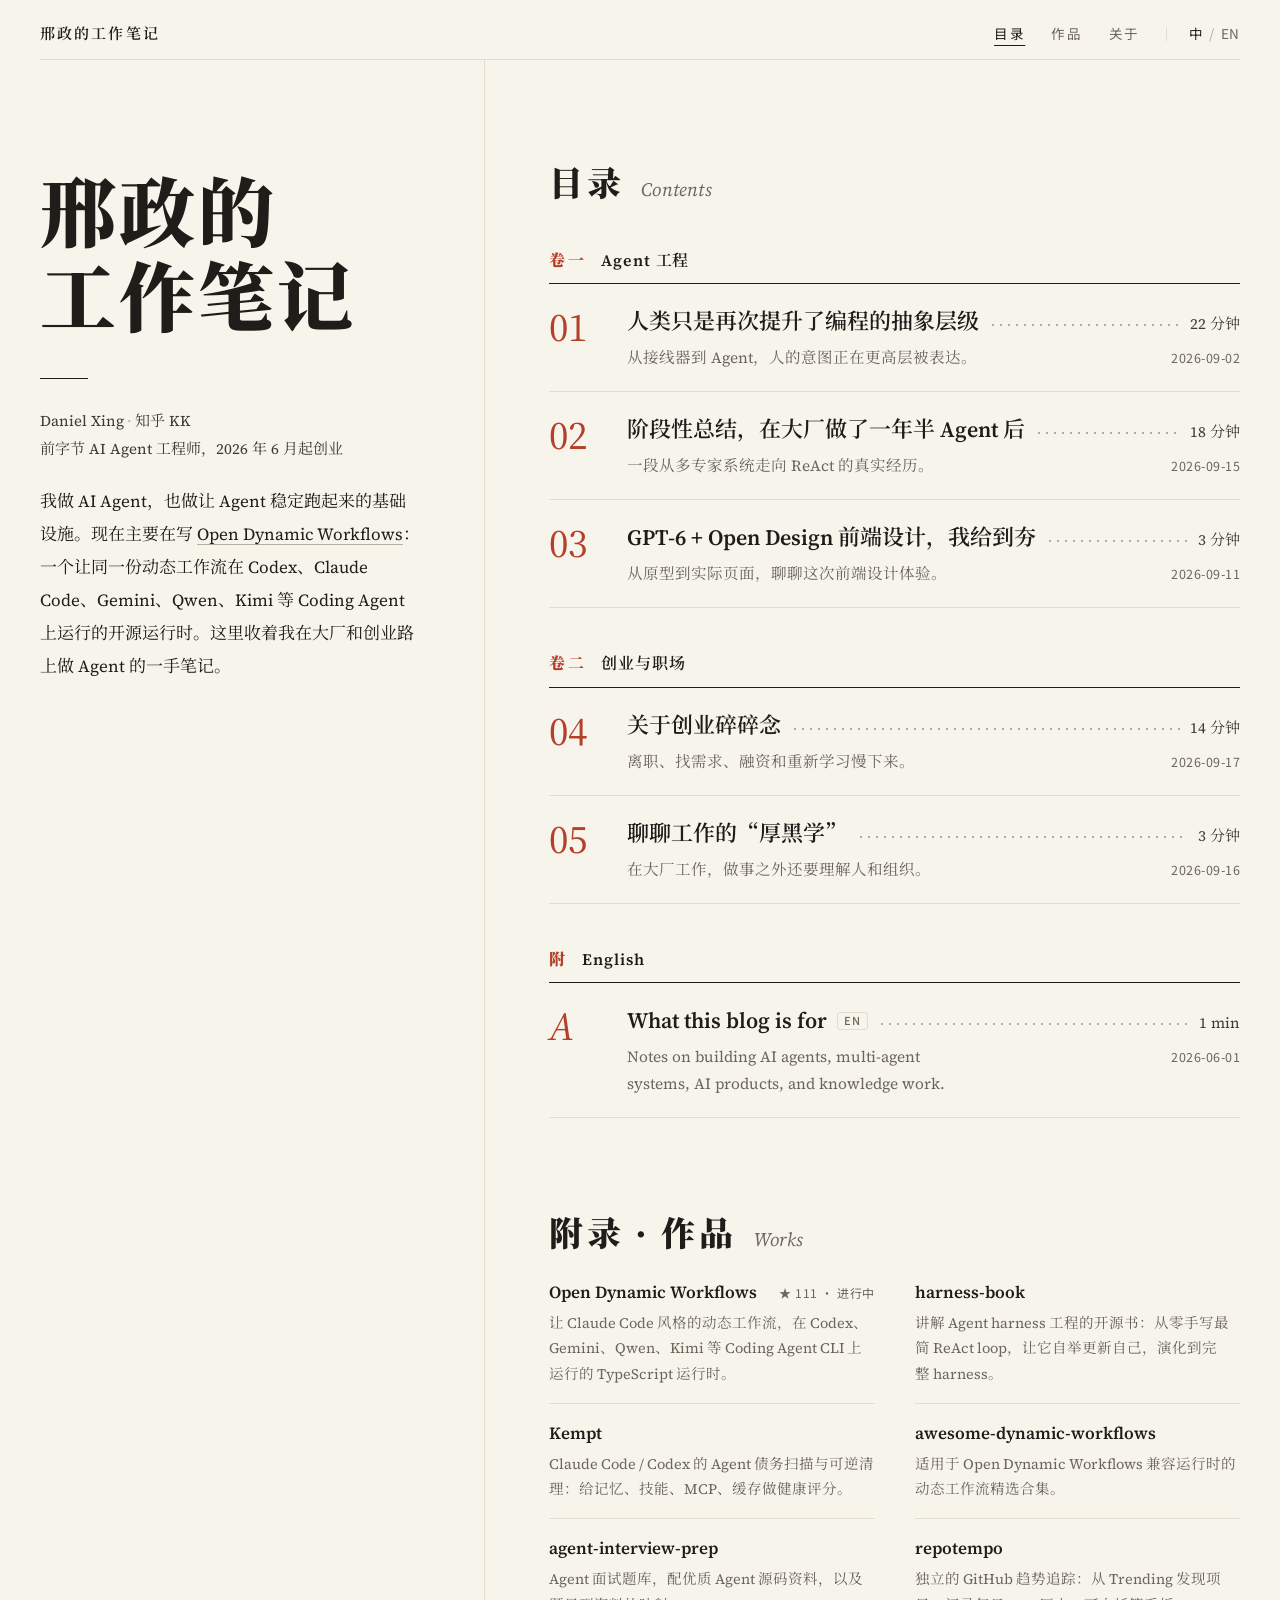
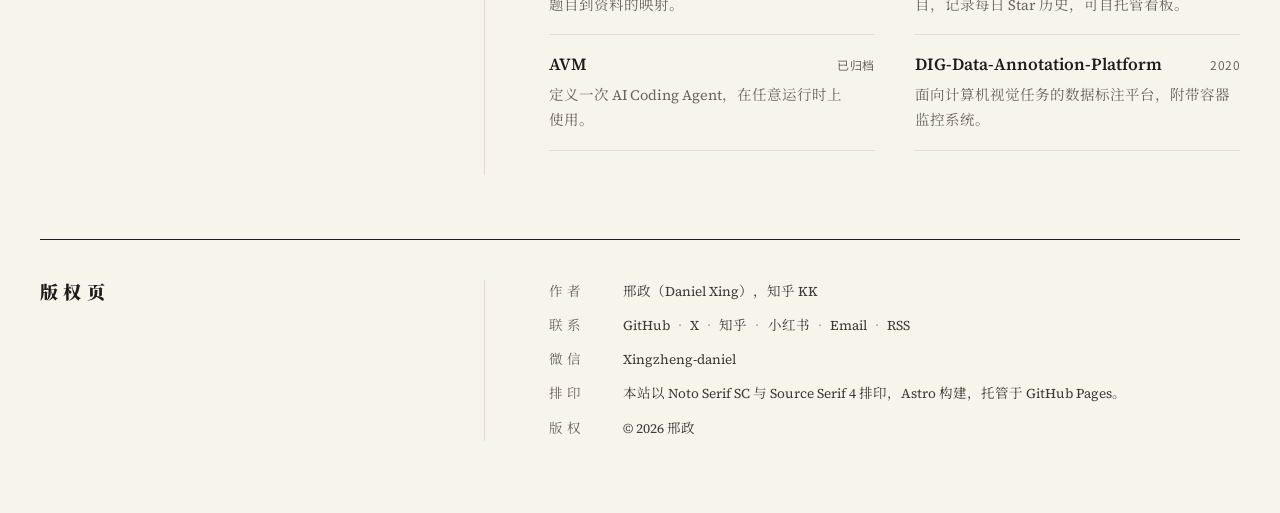
==== b-book/index.html @ 7ac71692 "Publish blog redesign mockups: three directions Static previews of three redesign directions for xz1" ====
<!doctype html>
<html lang="zh-CN">
<head>
<meta charset="utf-8">
<meta name="robots" content="noindex, nofollow">
<meta name="viewport" content="width=device-width, initial-scale=1">
<title>邢政的工作笔记 · Daniel Xing</title>
<link rel="stylesheet" href="../fonts/gf-1043b730e6.css">
<link rel="stylesheet" href="book.css">
</head>
<body class="home">

<header class="runhead">
	<div class="runhead-inner">
		<a class="mark" href="index.html">邢政的工作笔记</a>
		<nav aria-label="主导航">
			<a href="#contents" aria-current="page">目录</a>
			<a href="#works">作品</a>
			<a href="#colophon">关于</a>
			<span class="lang"><a href="index.html" aria-current="true">中</a><span class="slash">/</span><a href="#" lang="en">EN</a></span>
		</nav>
	</div>
</header>

<main class="spread">
	<!-- 扉页 -->
	<section class="titlepage" aria-labelledby="book-title">
		<h1 class="book-title" id="book-title">邢政的<wbr>工作笔记</h1>
		<hr class="title-rule">
		<p class="byline"><span class="nowrap"><span lang="en" class="latin">Daniel Xing</span><span class="sep">·</span>知乎 KK</span><br>前字节 AI Agent 工程师，<span class="nowrap">2026 年 6 月</span>起创业</p>
		<p class="intro">我做 AI Agent，也做让 Agent 稳定跑起来的基础设施。现在主要在写 <a href="https://github.com/xz1220/open-dynamic-workflows">Open Dynamic Workflows</a>：一个让同一份动态工作流在 Codex、Claude Code、Gemini、Qwen、Kimi 等 Coding Agent 上运行的开源运行时。这里收着我在大厂和创业路上做 Agent 的一手笔记。</p>
	</section>

	<div class="gutter" aria-hidden="true"></div>

	<div class="pages">
		<!-- 目录 -->
		<section class="contents" id="contents" aria-labelledby="contents-title">
			<h2 class="contents-title" id="contents-title">目录 <span class="en" lang="en">Contents</span></h2>

			<div class="part">
				<h3 class="part-title"><span class="part-no">卷一</span>Agent 工程</h3>
				<ol class="entries">
					<li class="entry">
						<a href="article.html">
							<span class="no">01</span>
							<span class="body">
								<span class="line"><span class="t">人类只是再次提升了<wbr>编程的抽象层级</span><span class="leader" aria-hidden="true"></span><span class="time">22 分钟</span></span>
								<span class="sub"><span class="deck">从接线器到 Agent，人的意图正在更高层被表达。</span><time datetime="2026-09-02" data-time="22 分钟">2026-09-02</time></span>
							</span>
						</a>
					</li>
					<li class="entry">
						<a href="#">
							<span class="no">02</span>
							<span class="body">
								<span class="line"><span class="t">阶段性总结，在大厂<wbr>做了一年半 Agent&nbsp;后</span><span class="leader" aria-hidden="true"></span><span class="time">18 分钟</span></span>
								<span class="sub"><span class="deck">一段从多专家系统走向 ReAct 的真实经历。</span><time datetime="2026-09-15" data-time="18 分钟">2026-09-15</time></span>
							</span>
						</a>
					</li>
					<li class="entry">
						<a href="#">
							<span class="no">03</span>
							<span class="body">
								<span class="line"><span class="t">GPT-6&nbsp;+&nbsp;Open&nbsp;Design 前端设计，我给到夯</span><span class="leader" aria-hidden="true"></span><span class="time">3 分钟</span></span>
								<span class="sub"><span class="deck">从原型到实际页面，聊聊这次前端设计体验。</span><time datetime="2026-09-11" data-time="3 分钟">2026-09-11</time></span>
							</span>
						</a>
					</li>
				</ol>
			</div>

			<div class="part">
				<h3 class="part-title"><span class="part-no">卷二</span>创业与职场</h3>
				<ol class="entries">
					<li class="entry">
						<a href="#">
							<span class="no">04</span>
							<span class="body">
								<span class="line"><span class="t">关于创业碎碎念</span><span class="leader" aria-hidden="true"></span><span class="time">14 分钟</span></span>
								<span class="sub"><span class="deck">离职、找需求、融资和重新学习慢下来。</span><time datetime="2026-09-17" data-time="14 分钟">2026-09-17</time></span>
							</span>
						</a>
					</li>
					<li class="entry">
						<a href="#">
							<span class="no">05</span>
							<span class="body">
								<span class="line"><span class="t">聊聊工作的“厚黑学”</span><span class="leader" aria-hidden="true"></span><span class="time">3 分钟</span></span>
								<span class="sub"><span class="deck">在大厂工作，做事之外还要理解人和组织。</span><time datetime="2026-09-16" data-time="3 分钟">2026-09-16</time></span>
							</span>
						</a>
					</li>
				</ol>
			</div>

			<div class="part">
				<h3 class="part-title"><span class="part-no">附</span><span lang="en" class="latin">English</span></h3>
				<ol class="entries">
					<li class="entry" lang="en">
						<a href="#">
							<span class="no letter">A</span>
							<span class="body">
								<span class="line"><span class="t">What this blog is for<span class="tag-en">EN</span></span><span class="leader" aria-hidden="true"></span><span class="time">1 min</span></span>
								<span class="sub"><span class="deck">Notes on building AI agents, multi-agent systems, AI products, and knowledge work.</span><time datetime="2026-06-01" data-time="1 min">2026-06-01</time></span>
							</span>
						</a>
					</li>
				</ol>
			</div>
		</section>

		<!-- 附录 · 作品 -->
		<section class="works" id="works" aria-labelledby="works-title">
			<h2 class="contents-title" id="works-title">附录 · 作品 <span class="en" lang="en">Works</span></h2>
			<ul class="works-list">
				<li class="work">
					<div class="work-head"><a class="work-name" href="https://github.com/xz1220/open-dynamic-workflows" lang="en">Open Dynamic Workflows</a><span class="work-meta">★ 111 · 进行中</span></div>
					<p>让 Claude Code 风格的动态工作流，在 Codex、Gemini、Qwen、Kimi 等 Coding Agent CLI 上运行的 TypeScript 运行时。</p>
				</li>
				<li class="work">
					<div class="work-head"><a class="work-name" href="https://github.com/xz1220/harness-book" lang="en">harness-book</a></div>
					<p>讲解 Agent harness 工程的开源书：从零手写最简 ReAct loop，让它自举更新自己，演化到完整 harness。</p>
				</li>
				<li class="work">
					<div class="work-head"><a class="work-name" href="https://github.com/xz1220/Kempt" lang="en">Kempt</a></div>
					<p>Claude Code / Codex 的 Agent 债务扫描与可逆清理：给记忆、技能、MCP、缓存做健康评分。</p>
				</li>
				<li class="work">
					<div class="work-head"><a class="work-name" href="https://github.com/xz1220/awesome-dynamic-workflows" lang="en">awesome-dynamic-workflows</a></div>
					<p>适用于 Open Dynamic Workflows 兼容运行时的动态工作流精选合集。</p>
				</li>
				<li class="work">
					<div class="work-head"><a class="work-name" href="https://github.com/xz1220/agent-interview-prep" lang="en">agent-interview-prep</a></div>
					<p>Agent 面试题库，配优质 Agent 源码资料，以及题目到资料的映射。</p>
				</li>
				<li class="work">
					<div class="work-head"><a class="work-name" href="https://github.com/xz1220/repotempo" lang="en">repotempo</a></div>
					<p>独立的 GitHub 趋势追踪：从 Trending 发现项目，记录每日 Star 历史，可自托管看板。</p>
				</li>
				<li class="work">
					<div class="work-head"><a class="work-name" href="https://github.com/xz1220/AVM" lang="en">AVM</a><span class="work-meta">已归档</span></div>
					<p>定义一次 AI Coding Agent，在任意运行时上使用。</p>
				</li>
				<li class="work">
					<div class="work-head"><a class="work-name" href="https://github.com/xz1220/DIG-Data-Annotation-Platform" lang="en">DIG-Data-Annotation-Platform</a><span class="work-meta">2020</span></div>
					<p>面向计算机视觉任务的数据标注平台，附带容器监控系统。</p>
				</li>
			</ul>
		</section>
	</div>
</main>

<!-- 版权页 -->
<footer class="colophon" id="colophon">
	<div class="colophon-inner">
		<h2>版权页</h2>
		<div class="gutter" aria-hidden="true"></div>
		<dl>
			<dt>作者</dt>
			<dd>邢政（<span lang="en">Daniel Xing</span>），知乎 KK</dd>
			<dt>联系</dt>
			<dd class="links"><a href="https://github.com/xz1220">GitHub</a><a href="https://x.com/DanielsCabin">X</a><a href="https://www.zhihu.com/people/xz1220">知乎</a><a href="https://www.xiaohongshu.com/user/profile/655488ff00000000080023a0">小红书</a><a href="mailto:danielxing1@163.com">Email</a><a href="#">RSS</a></dd>
			<dt>微信</dt>
			<dd>Xingzheng-daniel</dd>
			<dt>排印</dt>
			<dd>本站以 Noto Serif SC 与 Source Serif 4 排印，Astro 构建，托管于 GitHub Pages。</dd>
			<dt>版权</dt>
			<dd class="tnum">© 2026 邢政</dd>
		</dl>
	</div>
</footer>

</body>
</html>
---- fonts/gf-1043b730e6.css ----
@font-face {
  font-family: 'Noto Sans SC';
  font-style: normal;
  font-weight: 400;
  font-display: swap;
  src: url(files/notosanssc-v41-k3kXo84MPvpLmixcA63oeALhLOCT-xWNm8Hqd37g1OkDRZe7lR4sg1IzSy-MNbE9VH8V.68.woff2) format('woff2');
  unicode-range: U+622c, U+622e-6230, U+6232, U+6238, U+623b, U+623d-623e, U+6243, U+6246, U+6248-6249, U+624c, U+6255, U+6259, U+625e, U+6260-6261, U+6265-6266, U+626a, U+6271, U+627a, U+627c-627d, U+6283, U+6286, U+6289, U+628e, U+6294, U+629c, U+629e-629f, U+62a1, U+62a8, U+62ba-62bb, U+62bf, U+62c2, U+62c4, U+62c8, U+62ca-62cb, U+62cf, U+62d1, U+62d7, U+62d9-62da, U+62dd, U+62e0-62e1, U+62e3-62e4, U+62e7, U+62eb, U+62ee, U+62f0, U+62f4-62f6, U+6308, U+630a-630e, U+6310, U+6312-6313, U+6317, U+6319, U+631b, U+631d-631f, U+6322, U+6326, U+6329, U+6331-6332, U+6334-6337, U+6339, U+633b-633c, U+633e-6340, U+6343, U+6347, U+634b-634e, U+6354, U+635c-635d, U+6368-6369, U+636d, U+636f-6372, U+6376, U+637a-637b, U+637d, U+6382-6383, U+6387, U+638a-638b, U+638d-638e, U+6391, U+6393-6397, U+6399, U+639b, U+639e-639f, U+63a1, U+63a3-63a4, U+63ac-63ae, U+63b1-63b5;
}

@font-face {
  font-family: 'Noto Sans SC';
  font-style: normal;
  font-weight: 400;
  font-display: swap;
  src: url(files/notosanssc-v41-k3kXo84MPvpLmixcA63oeALhLOCT-xWNm8Hqd37g1OkDRZe7lR4sg1IzSy-MNbE9VH8V.76.woff2) format('woff2');
  unicode-range: U+5820, U+5822-5823, U+5825-5826, U+582c, U+582f, U+5831, U+583a, U+583d, U+583f-5842, U+5844-5846, U+5848, U+584a, U+584d, U+5852, U+5857, U+5859-585a, U+585c-585d, U+5862, U+5868-5869, U+586c-586d, U+586f-5873, U+5875, U+5879, U+587d-587e, U+5880-5881, U+5888-588a, U+588d, U+5892, U+5896-5898, U+589a, U+589c-589d, U+58a0-58a1, U+58a3, U+58a6, U+58a9, U+58ab-58ae, U+58b0, U+58b3, U+58bb-58bf, U+58c2-58c3, U+58c5-58c8, U+58ca, U+58cc, U+58ce, U+58d1-58d3, U+58d5, U+58d8-58d9, U+58de-58df, U+58e2, U+58e9, U+58ec, U+58ef, U+58f1-58f2, U+58f5, U+58f7-58f8, U+58fa, U+58fd, U+5900, U+5902, U+5906, U+5908-590c, U+590e, U+5910, U+5914, U+5919, U+591b, U+591d-591e, U+5920, U+5922-5925, U+5928, U+592c-592d, U+592f, U+5932, U+5936, U+593c, U+593e, U+5940-5942, U+5944, U+594c-594d, U+5950, U+5953, U+5958, U+595a, U+5961, U+5966-5968;
}

@font-face {
  font-family: 'Noto Sans SC';
  font-style: normal;
  font-weight: 400;
  font-display: swap;
  src: url(files/notosanssc-v41-k3kXo84MPvpLmixcA63oeALhLOCT-xWNm8Hqd37g1OkDRZe7lR4sg1IzSy-MNbE9VH8V.87.woff2) format('woff2');
  unicode-range: U+2651-2655, U+2658, U+265a-265b, U+265d-265e, U+2660-266d, U+266f, U+267b, U+2688, U+2693-2696, U+2698-2699, U+269c, U+26a0-26a1, U+26a4, U+26aa-26ab, U+26bd-26be, U+26c4-26c5, U+26d4, U+26e9, U+26f0-26f1, U+26f3, U+26f5, U+26fd, U+2702, U+2704-2706, U+2708-270f, U+2712-2718, U+271a-271b, U+271d, U+271f, U+2721, U+2724-2730, U+2732-2734, U+273a, U+273d-2744, U+2747-2749, U+274c, U+274e-274f, U+2753-2757, U+275b, U+275d-275e, U+2763, U+2765-2767, U+276e-276f, U+2776-277e, U+2780-2782, U+278a-278c, U+278e, U+2794-2796, U+279c;
}
@font-face {
  font-family: 'Noto Sans SC';
  font-style: normal;
  font-weight: 400;
  font-display: swap;
  src: url(files/notosanssc-v41-k3kXo84MPvpLmixcA63oeALhLOCT-xWNm8Hqd37g1OkDRZe7lR4sg1IzSy-MNbE9VH8V.88.woff2) format('woff2');
  unicode-range: U+2550-2551, U+2554, U+2557, U+255a-255b, U+255d, U+255f-2560, U+2562-2563, U+2565-2567, U+2569-256a, U+256c-2572, U+2579, U+2580-2595, U+25a1, U+25a3, U+25a9-25ad, U+25b0, U+25b3-25bb, U+25bd-25c2, U+25c4, U+25c8-25cb, U+25cd, U+25d0-25d1, U+25d4-25d5, U+25d8, U+25dc-25e6, U+25ea-25eb, U+25ef, U+25fe, U+2600-2604, U+2609, U+260e-260f, U+2611, U+2614-2615, U+2618, U+261a-2620, U+2622-2623, U+262a, U+262d-2630, U+2639-2640, U+2642, U+2648-2650;
}

@font-face {
  font-family: 'Noto Sans SC';
  font-style: normal;
  font-weight: 400;
  font-display: swap;
  src: url(files/notosanssc-v41-k3kXo84MPvpLmixcA63oeALhLOCT-xWNm8Hqd37g1OkDRZe7lR4sg1IzSy-MNbE9VH8V.90.woff2) format('woff2');
  unicode-range: U+207c-2083, U+208c-208e, U+2092, U+20a6, U+20a8-20ad, U+20af, U+20b1, U+20b4-20b5, U+20b8-20ba, U+20bd, U+20db, U+20dd, U+20e0, U+20e3, U+2105, U+2109, U+2113, U+2116-2117, U+2120-2121, U+2126, U+212b, U+2133, U+2139, U+2194, U+2196-2199, U+21a0, U+21a9-21aa, U+21af, U+21b3, U+21b5, U+21ba-21bb, U+21c4, U+21ca, U+21cc, U+21d0-21d4, U+21e1, U+21e6-21e9, U+2200, U+2202, U+2205-2208, U+220f, U+2211-2212, U+2215, U+2217-2219, U+221d-2220, U+2223, U+2225, U+2227-222b, U+222e, U+2234-2237, U+223c-223d, U+2248, U+224c, U+2252, U+2256, U+2260-2261, U+2266-2267, U+226a-226b, U+226e-226f, U+2282-2283, U+2295, U+2297, U+2299, U+22a5, U+22b0-22b1, U+22b9, U+22bf, U+22c5-22c6, U+22ef, U+2304, U+2307, U+230b, U+2312-2314, U+2318, U+231a-231b, U+2323, U+239b, U+239d-239e, U+23a0, U+23e9;
}

@font-face {
  font-family: 'Noto Sans SC';
  font-style: normal;
  font-weight: 400;
  font-display: swap;
  src: url(files/notosanssc-v41-k3kXo84MPvpLmixcA63oeALhLOCT-xWNm8Hqd37g1OkDRZe7lR4sg1IzSy-MNbE9VH8V.101.woff2) format('woff2');
  unicode-range: U+161, U+926, U+928, U+939, U+93f-940, U+94d, U+e17, U+e22, U+e44, U+25c7, U+25ce, U+2764, U+3009, U+3016-3017, U+4e4d, U+4e53, U+4f5a, U+4f70, U+4fae, U+4fd8, U+4ffa, U+5011, U+501a, U+51c4, U+5225, U+547b, U+5495, U+54e8, U+54ee, U+5594, U+55d3, U+55dc, U+55fd, U+560e, U+565c, U+5662, U+5669, U+566c, U+56bc, U+5742, U+5824, U+5834, U+598a, U+5992, U+59a9, U+5a04, U+5ac9, U+5b75, U+5b7d, U+5bc5, U+5c49, U+5c90, U+5e1c, U+5e27, U+5e2b, U+5e37, U+5e90, U+618b, U+61f5, U+620a, U+620c, U+6273, U+62c7, U+62f7, U+6320, U+6342, U+6401-6402, U+6413, U+6512, U+655b, U+65a7, U+65f1, U+65f7, U+665f, U+6687, U+66a7, U+673d, U+67b8, U+6854, U+68d8, U+68fa, U+696d, U+6a02, U+6a0a, U+6a80, U+6b7c, U+6bd9, U+6c2e, U+6c76, U+6cf8, U+6d4a, U+6d85, U+6e24, U+6e32, U+6ec7, U+6f88, U+700f, U+701a, U+7078, U+707c, U+70ac, U+70c1, U+72e9, U+7409, U+7422, U+745a, U+7480, U+74a8, U+752b, U+7574, U+7656, U+7699, U+7737, U+785d, U+78be, U+79b9, U+7a3d, U+7a91, U+7a9f, U+7ae3, U+7b77, U+7c3f, U+7d1a, U+7d50, U+7d93, U+8042, U+808b, U+8236, U+82b8-82b9, U+82ef, U+8309, U+836b, U+83ef, U+8431, U+85c9, U+865e, U+868c, U+8759, U+8760, U+8845, U+89ba, U+8a2a, U+8aaa, U+8c41, U+8d2c, U+8d4e, U+8e66, U+8e6d, U+8eaf, U+902e, U+914b, U+916e, U+919b, U+949b, U+94a0, U+94b0, U+9541-9542, U+9556, U+95eb, U+95f5, U+964b, U+968b, U+96cc-96cd, U+96cf, U+9713, U+9890, U+98a8, U+9985, U+9992, U+9a6d, U+9a81, U+9a86, U+9ab8, U+9ca4, U+e606-e607, U+e60a, U+e60c, U+e60e, U+fe0f, U+ff02, U+ff1e;
}

@font-face {
  font-family: 'Noto Sans SC';
  font-style: normal;
  font-weight: 400;
  font-display: swap;
  src: url(files/notosanssc-v41-k3kXo84MPvpLmixcA63oeALhLOCT-xWNm8Hqd37g1OkDRZe7lR4sg1IzSy-MNbE9VH8V.103.woff2) format('woff2');
  unicode-range: U+60, U+631, U+2606, U+3014-3015, U+309c, U+33a1, U+4e52, U+4ec6, U+4f86, U+4f8d, U+4fde, U+4fef, U+500b, U+502a, U+515c, U+518a, U+51a5, U+51f3, U+5243, U+52c9, U+52d5, U+53a2, U+53ee, U+54ce, U+54fa, U+54fc, U+5580, U+5587, U+563f, U+56da, U+5792, U+5815, U+5960, U+59d7, U+5b78, U+5b9b, U+5be1, U+5c4e, U+5c51, U+5c6f, U+5c9a, U+5cfb, U+5d16, U+5ed6, U+5f27, U+5f6a, U+609a, U+60df, U+6168, U+61c8, U+6236, U+62f1, U+62fd, U+631a, U+6328, U+632b, U+6346, U+638f, U+63a0, U+63c9, U+655e, U+6590, U+6615, U+6627, U+66ae, U+66e6, U+66f0, U+67da, U+67ec, U+6813, U+6816, U+6869, U+6893, U+68ad, U+68f5, U+6977, U+6984, U+69db, U+6b72, U+6bb7, U+6ce3, U+6cfb, U+6d47, U+6da1, U+6dc4, U+6e43, U+6eaf, U+6eff, U+6f8e, U+7011, U+7063, U+7076, U+7096, U+70ba, U+70db, U+70ef, U+7119-711a, U+7172, U+718f, U+7194, U+727a, U+72d9, U+72ed, U+7325, U+73ae, U+73ba, U+73c0, U+73fe, U+7410, U+7426, U+7455, U+7554, U+7576, U+75ae, U+75b9, U+762b, U+766b, U+7682, U+7750, U+7779, U+7784, U+77eb, U+77ee, U+78f7, U+79e9, U+7a79, U+7b1b, U+7b28, U+7bf7, U+7db2, U+7ec5, U+7eee, U+7f14, U+7f1a, U+7fe1, U+8087, U+809b, U+81b3, U+8231, U+830e, U+835f, U+83e9, U+849c, U+851a, U+868a, U+8718, U+874e, U+8822, U+8910, U+8944, U+8a3b, U+8bb6, U+8bbc, U+8e72, U+8f9c, U+900d, U+904b, U+904e, U+9063, U+90a2, U+90b9, U+9119, U+94f2, U+952f, U+9576-9577, U+9593, U+95f8, U+961c, U+969b, U+96a7, U+96c1, U+9716, U+9761, U+97ad, U+97e7, U+98a4, U+997a, U+9a73, U+9b44, U+9e3d, U+9ecf, U+9ed4, U+ff11-ff12, U+fffd;
}

@font-face {
  font-family: 'Noto Sans SC';
  font-style: normal;
  font-weight: 400;
  font-display: swap;
  src: url(files/notosanssc-v41-k3kXo84MPvpLmixcA63oeALhLOCT-xWNm8Hqd37g1OkDRZe7lR4sg1IzSy-MNbE9VH8V.105.woff2) format('woff2');
  unicode-range: U+5e, U+2190, U+250a, U+25bc, U+25cf, U+4e56, U+4ea9, U+4f3d, U+4f6c, U+4f88, U+4fa8, U+4fcf, U+5029, U+5188, U+51f9, U+5203, U+524a, U+5256, U+529d, U+5375, U+53db, U+541f, U+5435, U+5457, U+548b, U+54c7, U+54d4, U+54e9, U+556a, U+5589, U+55bb, U+55e8, U+55ef, U+563b, U+566a, U+576a, U+58f9, U+598d, U+599e, U+59a8, U+5a9b, U+5ae3, U+5bb0, U+5bde, U+5c4c, U+5c60, U+5d1b, U+5deb, U+5df7, U+5e18, U+5f26, U+5f64, U+601c, U+6084, U+60e9, U+614c, U+6208, U+621a, U+6233, U+6254, U+62d8, U+62e6, U+62ef, U+6323, U+632a, U+633d, U+6361, U+6405, U+640f, U+6614, U+6642, U+6657, U+67a3, U+6808, U+683d, U+6850, U+6897, U+68b3, U+68b5, U+68d5, U+6a58, U+6b47, U+6b6a, U+6c28, U+6c90, U+6ca7, U+6cf5, U+6d51, U+6da9, U+6dc7, U+6dd1, U+6e0a, U+6e5b, U+6e9c, U+6f47, U+6f6d, U+70ad, U+70f9, U+710a, U+7130, U+71ac, U+745f, U+7476, U+7490, U+7529, U+7538, U+75d2, U+7696, U+76b1, U+76fc, U+777f, U+77dc, U+789f, U+795b, U+79bd, U+79c9, U+7a3b, U+7a46, U+7aa5, U+7ad6, U+7ca5, U+7cb9, U+7cdf, U+7d6e, U+7f06, U+7f38, U+7fa1, U+7fc1, U+8015, U+803b, U+80a2, U+80aa, U+8116, U+813e, U+82bd, U+8305, U+8328, U+8346, U+846c, U+8549, U+859b, U+8611, U+8680, U+87f9, U+884d, U+8877, U+888d, U+88d4, U+898b, U+8a79, U+8a93, U+8c05, U+8c0d, U+8c26, U+8d1e, U+8d31, U+8d81, U+8e22, U+8e81, U+8f90, U+8f96, U+90ca, U+916c, U+917f, U+9187, U+918b, U+9499, U+94a9, U+9524, U+9540, U+958b, U+9600, U+9640, U+96b6, U+96c7, U+96ef, U+98d9, U+9976, U+997f, U+9a74, U+9a84, U+9c8d, U+9e26, U+9e9f, U+ad6d, U+c5b4, U+d55c, U+ff0f;
}
@font-face {
  font-family: 'Noto Sans SC';
  font-style: normal;
  font-weight: 400;
  font-display: swap;
  src: url(files/notosanssc-v41-k3kXo84MPvpLmixcA63oeALhLOCT-xWNm8Hqd37g1OkDRZe7lR4sg1IzSy-MNbE9VH8V.106.woff2) format('woff2');
  unicode-range: U+b0, U+2191, U+2460-2461, U+25c6, U+300e-300f, U+4e1b, U+4e7e, U+4ed5, U+4ef2, U+4f10, U+4f1e, U+4f50, U+4fa6, U+4faf, U+5021, U+50f5, U+5179, U+5180, U+51d1, U+522e, U+52a3, U+52c3, U+52cb, U+5300, U+5319, U+5320, U+5349, U+5395, U+53d9, U+541e, U+5428, U+543e, U+54b1, U+54c0, U+54d2, U+570b, U+5858, U+58f6, U+5974, U+59a5, U+59e8, U+59ec, U+5a36, U+5a9a, U+5ab3, U+5b99, U+5baa, U+5ce1, U+5d14, U+5d4c, U+5dc5, U+5de2, U+5e99, U+5e9e, U+5f18, U+5f66, U+5f70, U+6070, U+60d5, U+60e7, U+6101, U+611a, U+61be, U+6241, U+6252, U+626f, U+6296, U+62bc, U+62cc, U+6380, U+63a9, U+644a, U+6454, U+64a9, U+64b8, U+6500, U+6572, U+65a5, U+65a9, U+65ec, U+660f, U+6749, U+6795, U+67ab, U+68da, U+6912, U+6bbf, U+6bef, U+6cab, U+6cca, U+6ccc, U+6cfc, U+6d3d, U+6d78, U+6dee, U+6e17, U+6e34, U+6e83, U+6ea2, U+6eb6, U+6f20, U+6fa1, U+707f, U+70d8, U+70eb, U+714c, U+714e, U+7235, U+7239, U+73ca, U+743c, U+745c, U+7624, U+763e, U+76f2, U+77db, U+77e9, U+780d, U+7838, U+7845, U+78ca, U+796d, U+7a84, U+7aed, U+7b3c, U+7eb2, U+7f05, U+7f20, U+7f34, U+7f62, U+7fc5, U+7fd8, U+7ff0, U+800d, U+8036, U+80ba, U+80be, U+80c0-80c1, U+8155, U+817a, U+8180, U+81e3, U+8206, U+8247, U+8270, U+8299, U+82ad, U+8304, U+8393, U+83b9, U+840d, U+8427, U+8469, U+8471, U+84c4, U+84ec, U+853d, U+8681-8682, U+8721, U+8854, U+88d5, U+88f9, U+8bc0, U+8c0a, U+8c29, U+8c2d, U+8d41, U+8dea, U+8eb2, U+8f9f, U+903b, U+903e, U+9102, U+9493, U+94a5, U+94f8, U+95f7, U+9706, U+9709, U+9774, U+98a0, U+9e64, U+9f9f, U+e603;
}
@font-face {
  font-family: 'Noto Sans SC';
  font-style: normal;
  font-weight: 400;
  font-display: swap;
  src: url(files/notosanssc-v41-k3kXo84MPvpLmixcA63oeALhLOCT-xWNm8Hqd37g1OkDRZe7lR4sg1IzSy-MNbE9VH8V.107.woff2) format('woff2');
  unicode-range: U+200b, U+2103, U+4e18, U+4e27-4e28, U+4e38, U+4e59, U+4e8f, U+4ead, U+4ec7, U+4fe9, U+503a, U+5085, U+5146, U+51af, U+51f8, U+52ab, U+5339, U+535c, U+5378, U+538c, U+5398, U+53f9, U+5415, U+5475, U+54aa, U+54ac, U+54b8, U+5582, U+5760, U+5764, U+57cb, U+5835, U+5885, U+5951, U+5983, U+59da, U+5a77, U+5b5d, U+5b5f, U+5bb5, U+5bc2, U+5be8, U+5bfa, U+5c2c, U+5c34, U+5c41, U+5c48, U+5c65, U+5cad, U+5e06, U+5e42, U+5ef7, U+5f17, U+5f25, U+5f6d, U+5f79, U+6028, U+6064, U+6068, U+606d, U+607c, U+6094, U+6109, U+6124, U+6247, U+626d, U+6291, U+629a, U+62ac, U+62b9, U+62fe, U+6324, U+6349, U+6367, U+6398, U+6495, U+64a4, U+64b0, U+64bc, U+64ce, U+658c, U+65ed, U+6602, U+6674, U+6691, U+66a8, U+674f, U+679a, U+67ef, U+67f4, U+680b, U+6876, U+68a8, U+6a59, U+6a61, U+6b20, U+6bc5, U+6d12, U+6d46, U+6d8c, U+6dc0, U+6e14, U+6e23, U+6f06, U+7164, U+716e, U+7199, U+71e5, U+72ac, U+742a, U+755c, U+75ab, U+75b2, U+75f4, U+7897, U+78b3, U+78c5, U+7978, U+79fd, U+7a74, U+7b4b, U+7b5b, U+7ece, U+7ed2, U+7ee3, U+7ef3, U+7f50, U+7f55, U+7f9e, U+7fe0, U+809d, U+8106, U+814a, U+8154, U+817b, U+818f, U+81c2, U+81ed, U+821f, U+82a6, U+82d1, U+8302, U+83c7, U+83ca, U+845b, U+848b, U+84c9, U+85e4, U+86ee, U+8700, U+8774, U+8881, U+8c1c, U+8c79, U+8d2a, U+8d3c, U+8eba, U+8f70, U+8fa9, U+8fb1, U+900a, U+9017, U+901d, U+9022, U+906e, U+946b, U+94dd, U+94ed, U+953b, U+95ef, U+95fa, U+95fd, U+96c0, U+971e, U+9753, U+9756, U+97e6, U+9881, U+9887, U+9b4f, U+9e2d, U+9f0e, U+e601-e602, U+e604-e605, U+ff5c;
}
@font-face {
  font-family: 'Noto Sans SC';
  font-style: normal;
  font-weight: 400;
  font-display: swap;
  src: url(files/notosanssc-v41-k3kXo84MPvpLmixcA63oeALhLOCT-xWNm8Hqd37g1OkDRZe7lR4sg1IzSy-MNbE9VH8V.108.woff2) format('woff2');
  unicode-range: U+24, U+4e08, U+4e43, U+4e4f, U+4ef0, U+4f2a, U+507f, U+50ac, U+50bb, U+5151, U+51bb, U+51f6, U+51fd, U+5272, U+52fe, U+5362, U+53c9, U+53d4, U+53e0, U+543b, U+54f2, U+5507, U+5524, U+558a, U+55b5, U+561b, U+56ca, U+5782, U+57c3, U+5893, U+5915, U+5949, U+5962, U+59ae, U+59dc, U+59fb, U+5bd3, U+5c38, U+5cb3, U+5d07, U+5d29, U+5de1, U+5dfe, U+5e15, U+5eca, U+5f2f, U+5f7c, U+5fcc, U+6021, U+609f, U+60f9, U+6108, U+6148, U+6155, U+6170, U+61d2, U+6251, U+629b, U+62ab, U+62e8, U+62f3, U+6321, U+6350, U+6566, U+659c, U+65e8, U+6635, U+6655, U+6670, U+66f9, U+6734, U+679d, U+6851, U+6905, U+6b49, U+6b96, U+6c1b, U+6c41, U+6c6a, U+6c83, U+6cf3, U+6d9b, U+6dcb, U+6e1d, U+6e20-6e21, U+6eaa, U+6ee4, U+6ee9, U+6f58, U+70e4, U+722c, U+7262, U+7267, U+72b9, U+72e0, U+72ee, U+72f1, U+7334, U+73ab, U+7433, U+7470, U+758f, U+75d5, U+764c, U+7686, U+76c6, U+76fe, U+7720, U+77e2, U+7802, U+7816, U+788d, U+7891, U+7a00, U+7a9d, U+7b52, U+7bad, U+7c98, U+7cca, U+7eba, U+7eea, U+7ef5, U+7f1d, U+7f69, U+806a, U+809a, U+80bf, U+80c3, U+81c0, U+820c, U+82ac, U+82af, U+82cd, U+82d7, U+838e, U+839e, U+8404, U+84b8, U+852c, U+8587, U+8650, U+8679, U+86c7, U+8702, U+87ba, U+886b-886c, U+8870, U+8c10, U+8c23, U+8c6b, U+8d3e, U+8d4b-8d4c, U+8d64, U+8d6b, U+8d74, U+8e29, U+8f69, U+8f74, U+8fb0, U+8fdf, U+901b, U+9038, U+9093, U+9171, U+9489, U+94ae, U+94c3, U+9508, U+9510, U+9601, U+9614, U+964c, U+9675, U+971c, U+97f5, U+9888, U+98d8, U+9971, U+9aa4, U+9e3f, U+9e45, U+9e4f, U+9e70, U+9f7f, U+e715;
}
@font-face {
  font-family: 'Noto Sans SC';
  font-style: normal;
  font-weight: 400;
  font-display: swap;
  src: url(files/notosanssc-v41-k3kXo84MPvpLmixcA63oeALhLOCT-xWNm8Hqd37g1OkDRZe7lR4sg1IzSy-MNbE9VH8V.109.woff2) format('woff2');
  unicode-range: U+a5, U+2192, U+2605, U+4e11, U+4e22, U+4e32, U+4f0d, U+4f0f, U+4f69, U+4ff1, U+50b2, U+5154, U+51dd, U+51f0, U+5211, U+5269, U+533f, U+5366-5367, U+5389, U+5413, U+5440, U+5446, U+5561, U+574a, U+5751, U+57ab, U+5806, U+5821, U+582a, U+58f3, U+5938, U+5948, U+5978, U+59d1, U+5a03, U+5a07, U+5ac1, U+5acc, U+5ae9, U+5bb4, U+5bc4, U+5c3f, U+5e3d, U+5e7d, U+5f92, U+5faa, U+5fe0, U+5ffd, U+6016, U+60a0, U+60dc, U+60e8, U+614e, U+6212, U+6284, U+62c6, U+62d3-62d4, U+63f4, U+642c, U+6478, U+6491-6492, U+64e6, U+6591, U+65a4, U+664b, U+6735, U+6746, U+67f1, U+67f3, U+6842, U+68af, U+68c9, U+68cb, U+6a31, U+6b3a, U+6bc1, U+6c0f, U+6c27, U+6c57, U+6cc4, U+6ce5, U+6d2a, U+6d66, U+6d69, U+6daf, U+6e58, U+6ecb, U+6ef4, U+707e, U+7092, U+70ab, U+71d5, U+7275, U+7384, U+73b2, U+7434, U+74e6, U+74f7, U+75bc, U+76c8, U+76d0, U+7709, U+77ac, U+7855, U+78a7, U+78c1, U+7a77, U+7b79, U+7c92, U+7cae, U+7cd5, U+7ea4, U+7eb5, U+7ebd, U+7f5a, U+7fd4, U+7ffc, U+8083, U+8096, U+80a0, U+80d6, U+80de, U+8102, U+8109, U+810f, U+8179, U+8292, U+82b3, U+8352, U+8361, U+83cc, U+841d, U+8461, U+8482, U+8521, U+857e, U+85aa, U+866b, U+8776, U+8896, U+889c, U+88f8, U+8a9e, U+8bc8, U+8bf8, U+8c0b, U+8c28, U+8d2b, U+8d2f, U+8d37, U+8d3a, U+8d54, U+8dc3, U+8dcc, U+8df5, U+8e0f, U+8e48, U+8f86, U+8f88, U+8f9e, U+8fc1, U+8fc8, U+8feb, U+9065, U+90a6, U+90aa, U+90bb, U+90c1, U+94dc, U+9521, U+9676, U+96d5, U+970d, U+9897, U+997c, U+9a70, U+9a76, U+9a9a, U+9ad4, U+9e23, U+9e7f, U+9f3b, U+e675, U+e6b9, U+ffe5;
}
@font-face {
  font-family: 'Noto Sans SC';
  font-style: normal;
  font-weight: 400;
  font-display: swap;
  src: url(files/notosanssc-v41-k3kXo84MPvpLmixcA63oeALhLOCT-xWNm8Hqd37g1OkDRZe7lR4sg1IzSy-MNbE9VH8V.110.woff2) format('woff2');
  unicode-range: U+300c-300d, U+4e54, U+4e58, U+4e95, U+4ec1, U+4f2f, U+4f38, U+4fa3, U+4fca, U+503e, U+5141, U+5144, U+517c, U+51cc, U+51ed, U+5242, U+52b2, U+52d2, U+52e4, U+540a, U+5439, U+5448, U+5496, U+54ed, U+5565, U+5761, U+5766, U+58ee, U+593a, U+594b, U+594f, U+5954, U+5996, U+59c6, U+59ff, U+5b64, U+5bff, U+5c18, U+5c1d, U+5c97, U+5ca9, U+5cb8, U+5e9f, U+5ec9, U+5f04, U+5f7b, U+5fa1, U+5fcd, U+6012, U+60a6, U+60ac, U+60b2, U+60ef, U+626e, U+6270, U+6276, U+62d6, U+62dc, U+6316, U+632f, U+633a, U+6355, U+63aa, U+6447, U+649e, U+64c5, U+654c, U+65c1, U+65cb, U+65e6, U+6606, U+6731, U+675c, U+67cf, U+67dc, U+6846, U+6b8b, U+6beb, U+6c61, U+6c88, U+6cbf, U+6cdb, U+6cea, U+6d45, U+6d53, U+6d74, U+6d82, U+6da8, U+6db5, U+6deb, U+6eda, U+6ee8, U+6f0f, U+706d, U+708e, U+70ae, U+70bc, U+70c2, U+70e6, U+7237-7238, U+72fc, U+730e, U+731b, U+739b, U+73bb, U+7483, U+74dc, U+74f6, U+7586, U+7626, U+775b, U+77ff, U+788e, U+78b0, U+7956, U+7965, U+79e6, U+7af9, U+7bee, U+7c97, U+7eb1, U+7eb7, U+7ed1, U+7ed5, U+7f6a, U+7f72, U+7fbd, U+8017, U+808c, U+80a9, U+80c6, U+80ce, U+8150, U+8170, U+819c, U+820d, U+8230, U+8239, U+827e, U+8377, U+8389, U+83b2, U+8428, U+8463, U+867e, U+88c2, U+88d9, U+8986, U+8bca, U+8bde, U+8c13, U+8c8c, U+8d21, U+8d24, U+8d56, U+8d60, U+8d8b, U+8db4, U+8e2a, U+8f68, U+8f89, U+8f9b, U+8fa8, U+8fbd, U+9003, U+90ce, U+90ed, U+9189, U+94bb, U+9505, U+95f9, U+963b, U+9655, U+966a, U+9677, U+96fe, U+9896, U+99a8, U+9a71, U+9a82, U+9a91, U+9b45, U+9ece, U+9f20, U+feff, U+ff0d;
}
@font-face {
  font-family: 'Noto Sans SC';
  font-style: normal;
  font-weight: 400;
  font-display: swap;
  src: url(files/notosanssc-v41-k3kXo84MPvpLmixcA63oeALhLOCT-xWNm8Hqd37g1OkDRZe7lR4sg1IzSy-MNbE9VH8V.111.woff2) format('woff2');
  unicode-range: U+4e4c, U+4e88, U+4ea1, U+4ea6, U+4ed3-4ed4, U+4eff, U+4f30, U+4fa7, U+4fc4, U+4fd7, U+500d, U+504f, U+5076-5077, U+517d, U+5192, U+51c9, U+51ef, U+5238, U+5251, U+526a, U+52c7, U+52df, U+52ff, U+53a6, U+53a8, U+53ec, U+5410, U+559d, U+55b7, U+5634, U+573e, U+5783, U+585e, U+586b, U+58a8, U+5999, U+59d3, U+5a1c, U+5a46, U+5b54-5b55, U+5b85, U+5b8b, U+5b8f, U+5bbf, U+5bd2, U+5c16, U+5c24, U+5e05, U+5e45, U+5e7c, U+5e84, U+5f03, U+5f1f, U+5f31, U+5f84, U+5f90, U+5fbd, U+5fc6, U+5fd9, U+5fe7, U+6052, U+6062, U+6089, U+60a3, U+60d1, U+6167, U+622a, U+6234, U+624e, U+6269, U+626c, U+62b5, U+62d2, U+6325, U+63e1, U+643a, U+6446, U+6562, U+656c, U+65e2, U+65fa, U+660c, U+6628, U+6652, U+6668, U+6676, U+66fc, U+66ff, U+6717, U+676d, U+67aa, U+67d4, U+6843, U+6881, U+68d2, U+695a, U+69fd, U+6a2a, U+6b8a, U+6c60, U+6c64, U+6c9f, U+6caa, U+6cc9, U+6ce1, U+6cfd, U+6d1b, U+6d1e, U+6d6e, U+6de1, U+6e10, U+6e7f, U+6f5c, U+704c, U+7070, U+7089, U+70b8, U+718a, U+71c3, U+723d, U+732a, U+73cd, U+7518, U+756a, U+75af, U+75be, U+75c7, U+76d2, U+76d7, U+7763, U+78e8, U+795d, U+79df, U+7c4d, U+7d2f, U+7ee9, U+7f13, U+7f8a, U+8000, U+8010, U+80af, U+80f6, U+80f8, U+8212, U+8273, U+82f9, U+83ab, U+83b1, U+83f2, U+8584, U+871c, U+8861, U+888b, U+88c1, U+88e4, U+8bd1, U+8bf1, U+8c31, U+8d5a, U+8d75-8d76, U+8de8, U+8f85, U+8fa3, U+8fc5, U+9006, U+903c, U+904d, U+9075, U+9178, U+9274, U+950b, U+9526, U+95ea, U+9636, U+9686, U+978b, U+987f, U+9a7e, U+9b42, U+9e1f, U+9ea6, U+9f13, U+9f84, U+ff5e;
}
@font-face {
  font-family: 'Noto Sans SC';
  font-style: normal;
  font-weight: 400;
  font-display: swap;
  src: url(files/notosanssc-v41-k3kXo84MPvpLmixcA63oeALhLOCT-xWNm8Hqd37g1OkDRZe7lR4sg1IzSy-MNbE9VH8V.112.woff2) format('woff2');
  unicode-range: U+23, U+3d, U+4e01, U+4e39, U+4e73, U+4ecd, U+4ed9, U+4eea, U+4f0a, U+4f1f, U+4f5b, U+4fa0, U+4fc3, U+501f, U+50a8, U+515a, U+5175, U+51a0, U+51c0, U+51e1, U+51e4, U+5200, U+520a, U+5224, U+523a, U+52aa, U+52b1, U+52b3, U+5348, U+5353, U+5360, U+5371, U+5377, U+539a, U+541b, U+5434, U+547c, U+54e6, U+5510, U+5531, U+5609, U+56f0, U+56fa, U+5733, U+574f, U+5851, U+5854, U+5899, U+58c1, U+592e, U+5939, U+5976, U+5986, U+59bb, U+5a18, U+5a74, U+5b59, U+5b87, U+5b97, U+5ba0, U+5bab, U+5bbd-5bbe, U+5bf8, U+5c0a, U+5c3a, U+5c4a, U+5e16, U+5e1d, U+5e2d, U+5e8a, U+6015, U+602a, U+6050, U+6069, U+6162, U+61c2, U+6293, U+6297, U+62b1, U+62bd, U+62df, U+62fc, U+6302, U+635f, U+638c, U+63ed, U+6458, U+6469, U+6563, U+6620, U+6653, U+6696-6697, U+66dd, U+675f, U+676f-6770, U+67d0, U+67d3, U+684c, U+6865, U+6885, U+68b0, U+68ee, U+690d, U+6b23, U+6b32, U+6bd5, U+6c89, U+6d01, U+6d25, U+6d89, U+6da6, U+6db2, U+6df7, U+6ed1, U+6f02, U+70c8, U+70df, U+70e7, U+7126, U+7236, U+7259, U+731c, U+745e, U+74e3, U+751a, U+751c, U+7532, U+7545, U+75db, U+7761, U+7a0d, U+7b51, U+7ca4, U+7cd6, U+7d2b, U+7ea0, U+7eb9, U+7ed8, U+7f18, U+7f29, U+8033, U+804a, U+80a4-80a5, U+80e1, U+817f, U+829d, U+82e6, U+8336, U+840c, U+8499, U+864e, U+8651, U+865a, U+88ad, U+89e6, U+8bd7, U+8bfa, U+8c37, U+8d25, U+8d38, U+8ddd, U+8fea, U+9010, U+9012, U+906d, U+907f-9080, U+90d1, U+9177, U+91ca, U+94fa, U+9501, U+9634-9635, U+9694, U+9707, U+9738, U+9769, U+9a7b, U+9a97, U+9aa8, U+9b3c, U+9c81, U+9ed8;
}
@font-face {
  font-family: 'Noto Sans SC';
  font-style: normal;
  font-weight: 400;
  font-display: swap;
  src: url(files/notosanssc-v41-k3kXo84MPvpLmixcA63oeALhLOCT-xWNm8Hqd37g1OkDRZe7lR4sg1IzSy-MNbE9VH8V.113.woff2) format('woff2');
  unicode-range: U+26, U+3c, U+d7, U+4e4e, U+4e61, U+4e71, U+4ebf, U+4f26, U+5012, U+51ac, U+51b0, U+51b2, U+51b7, U+5218, U+521a, U+5220, U+5237, U+523b, U+526f, U+5385, U+53bf, U+53e5, U+53eb, U+53f3, U+53f6, U+5409, U+5438, U+54c8, U+54e5, U+552f, U+5584, U+5706, U+5723, U+5750, U+575a, U+5987-5988, U+59b9, U+59d0, U+59d4, U+5b88, U+5b9c, U+5bdf, U+5bfb, U+5c01, U+5c04, U+5c3e, U+5c4b, U+5c4f, U+5c9b, U+5cf0, U+5ddd, U+5de6, U+5de8, U+5e01, U+5e78, U+5e7b, U+5e9c, U+5ead, U+5ef6, U+5f39, U+5fd8, U+6000, U+6025, U+604b, U+6076, U+613f, U+6258, U+6263, U+6267, U+6298, U+62a2, U+62e5, U+62ec, U+6311, U+6377, U+6388-6389, U+63a2, U+63d2, U+641e, U+642d, U+654f, U+6551, U+6597, U+65cf, U+65d7, U+65e7, U+6682, U+66f2, U+671d, U+672b, U+6740, U+6751, U+6768, U+6811, U+6863, U+6982, U+6bd2, U+6cf0, U+6d0b, U+6d17, U+6d59, U+6dd8, U+6dfb, U+6e7e, U+6f6e, U+6fb3, U+706f, U+719f, U+72af, U+72d0, U+72d7, U+732b, U+732e, U+7389, U+73e0, U+7530, U+7687, U+76d6, U+76db, U+7840, U+786c, U+79cb, U+79d2, U+7a0e, U+7a33, U+7a3f, U+7a97, U+7ade-7adf, U+7b26, U+7e41, U+7ec3, U+7f3a, U+8089, U+80dc, U+811a, U+8131, U+8138, U+821e, U+8349, U+83dc, U+8457, U+867d, U+86cb, U+8a89, U+8ba8, U+8bad, U+8bef, U+8bfe, U+8c6a, U+8d1d, U+8d4f, U+8d62, U+8dd1, U+8df3, U+8f6e, U+8ff9, U+900f, U+9014, U+9057, U+9192, U+91ce, U+9488, U+94a2, U+9547, U+955c, U+95f2, U+9644, U+964d, U+96c4-96c5, U+96e8, U+96f6-96f7, U+9732, U+9759, U+9760, U+987a, U+989c, U+9910, U+996d-996e, U+9b54, U+9e21, U+9ebb, U+9f50;
}
@font-face {
  font-family: 'Noto Sans SC';
  font-style: normal;
  font-weight: 400;
  font-display: swap;
  src: url(files/notosanssc-v41-k3kXo84MPvpLmixcA63oeALhLOCT-xWNm8Hqd37g1OkDRZe7lR4sg1IzSy-MNbE9VH8V.114.woff2) format('woff2');
  unicode-range: U+7e, U+2026, U+4e03, U+4e25, U+4e30, U+4e34, U+4e45, U+4e5d, U+4e89, U+4eae, U+4ed8, U+4f11, U+4f19, U+4f24, U+4f34, U+4f59, U+4f73, U+4f9d, U+4fb5, U+5047, U+505c, U+5170, U+519c, U+51cf, U+5267, U+5356, U+5374, U+5382, U+538b, U+53e6, U+5426, U+542b, U+542f, U+5462, U+5473, U+554a, U+5566, U+5708, U+571f, U+5757, U+57df, U+57f9, U+5802, U+590f, U+591c, U+591f, U+592b, U+5965, U+5979, U+5a01, U+5a5a, U+5b63, U+5b69, U+5b81, U+5ba1, U+5ba3, U+5c3c, U+5c42, U+5c81, U+5de7, U+5dee, U+5e0c, U+5e10, U+5e55, U+5e86, U+5e8f, U+5ea7, U+5f02, U+5f52, U+5f81, U+5ff5, U+60ca, U+60e0, U+6279, U+62c5, U+62ff, U+63cf, U+6444, U+64cd, U+653b, U+65bd, U+65e9, U+665a, U+66b4, U+66fe, U+6728, U+6742, U+677e, U+67b6, U+680f, U+68a6, U+68c0, U+699c, U+6b4c, U+6b66, U+6b7b, U+6bcd, U+6bdb, U+6c38, U+6c47, U+6c49, U+6cb3, U+6cb9, U+6ce2, U+6d32, U+6d3e, U+6d4f, U+6e56, U+6fc0, U+7075, U+7206, U+725b, U+72c2, U+73ed, U+7565, U+7591, U+7597, U+75c5, U+76ae, U+76d1, U+76df, U+7834, U+7968, U+7981, U+79c0, U+7a7f, U+7a81, U+7ae5, U+7b14, U+7c89, U+7d27, U+7eaf, U+7eb3, U+7eb8, U+7ec7, U+7ee7, U+7eff, U+7f57, U+7ffb, U+805a, U+80a1, U+822c, U+82cf, U+82e5, U+8363, U+836f, U+84dd, U+878d, U+8840, U+8857, U+8863, U+8865, U+8b66, U+8bb2, U+8bda, U+8c01, U+8c08, U+8c46, U+8d1f, U+8d35, U+8d5b, U+8d5e, U+8da3, U+8ddf, U+8f93, U+8fdd, U+8ff0, U+8ff7, U+8ffd, U+9000, U+9047, U+9152, U+949f, U+94c1, U+94f6, U+9646, U+9648, U+9669, U+969c, U+96ea, U+97e9, U+987b, U+987e, U+989d, U+9970, U+9986, U+9c7c, U+9c9c;
}
@font-face {
  font-family: 'Noto Sans SC';
  font-style: normal;
  font-weight: 400;
  font-display: swap;
  src: url(files/notosanssc-v41-k3kXo84MPvpLmixcA63oeALhLOCT-xWNm8Hqd37g1OkDRZe7lR4sg1IzSy-MNbE9VH8V.115.woff2) format('woff2');
  unicode-range: U+25, U+4e14, U+4e1d, U+4e3d, U+4e49, U+4e60, U+4e9a, U+4eb2, U+4ec5, U+4efd, U+4f3c, U+4f4f, U+4f8b, U+4fbf, U+5019, U+5145, U+514b, U+516b, U+516d, U+5174, U+5178, U+517b, U+5199, U+519b, U+51b3, U+51b5, U+5207, U+5212, U+5219, U+521d, U+52bf, U+533b, U+5343, U+5347, U+534a, U+536b, U+5370, U+53e4, U+53f2, U+5403, U+542c, U+547d, U+54a8, U+54cd, U+54ea, U+552e, U+56f4, U+5747, U+575b, U+5883, U+589e, U+5931, U+5947, U+5956-5957, U+5a92, U+5b83, U+5ba4, U+5bb3, U+5bcc, U+5c14, U+5c1a, U+5c3d, U+5c40, U+5c45, U+5c5e, U+5df4, U+5e72, U+5e95, U+5f80, U+5f85, U+5fb7, U+5fd7, U+601d, U+626b, U+627f, U+62c9, U+62cd, U+6309, U+63a7, U+6545, U+65ad, U+65af, U+65c5, U+666e, U+667a, U+670b, U+671b, U+674e, U+677f, U+6781, U+6790, U+6797, U+6821, U+6838-6839, U+697c, U+6b27, U+6b62, U+6bb5, U+6c7d, U+6c99, U+6d4b, U+6d4e, U+6d6a, U+6e29, U+6e2f, U+6ee1, U+6f14, U+6f2b, U+72b6, U+72ec, U+7387, U+7533, U+753b, U+76ca, U+76d8, U+7701, U+773c, U+77ed, U+77f3, U+7814, U+793c, U+79bb, U+79c1, U+79d8, U+79ef, U+79fb, U+7a76, U+7b11, U+7b54, U+7b56, U+7b97, U+7bc7, U+7c73, U+7d20, U+7eaa, U+7ec8, U+7edd, U+7eed, U+7efc, U+7fa4, U+804c, U+8058, U+80cc, U+8111, U+817e, U+826f, U+8303, U+843d, U+89c9, U+89d2, U+8ba2, U+8bbf, U+8bc9, U+8bcd, U+8be6, U+8c22, U+8c61, U+8d22, U+8d26-8d27, U+8d8a, U+8f6f, U+8f7b, U+8f83, U+8f91, U+8fb9, U+8fd4, U+8fdc, U+9002, U+94b1, U+9519, U+95ed, U+961f, U+9632-9633, U+963f, U+968f-9690, U+96be, U+9876, U+9884, U+98de, U+9988, U+9999, U+9ec4, U+ff1b;
}
@font-face {
  font-family: 'Noto Sans SC';
  font-style: normal;
  font-weight: 400;
  font-display: swap;
  src: url(files/notosanssc-v41-k3kXo84MPvpLmixcA63oeALhLOCT-xWNm8Hqd37g1OkDRZe7lR4sg1IzSy-MNbE9VH8V.116.woff2) format('woff2');
  unicode-range: U+2b, U+40, U+3000, U+300a-300b, U+4e16, U+4e66, U+4e70, U+4e91-4e92, U+4e94, U+4e9b, U+4ec0, U+4eca, U+4f01, U+4f17-4f18, U+4f46, U+4f4e, U+4f9b, U+4fee, U+503c, U+5065, U+50cf, U+513f, U+5148, U+518d, U+51c6, U+51e0, U+5217, U+529e-529f, U+5341, U+534f, U+5361, U+5386, U+53c2, U+53c8, U+53cc, U+53d7-53d8, U+53ea, U+5404, U+5411, U+5417, U+5427, U+5468, U+559c, U+5668, U+56e0, U+56e2, U+56ed, U+5740, U+57fa, U+58eb, U+5904, U+592a, U+59cb, U+5a31, U+5b58, U+5b9d, U+5bc6, U+5c71, U+5dde, U+5df1, U+5e08, U+5e26, U+5e2e, U+5e93, U+5e97, U+5eb7, U+5f15, U+5f20, U+5f3a, U+5f62, U+5f69, U+5f88, U+5f8b, U+5fc5, U+600e, U+620f, U+6218, U+623f, U+627e, U+628a, U+62a4, U+62db, U+62e9, U+6307, U+6362, U+636e, U+64ad, U+6539, U+653f, U+6548, U+6574, U+6613, U+6625, U+663e, U+666f, U+672a, U+6750, U+6784, U+6a21, U+6b3e, U+6b65, U+6bcf, U+6c11, U+6c5f, U+6df1, U+706b, U+7167, U+724c, U+738b, U+73a9, U+73af, U+7403, U+7537, U+754c, U+7559, U+767d, U+7740, U+786e, U+795e, U+798f, U+79f0, U+7aef, U+7b7e, U+7bb1, U+7ea2, U+7ea6, U+7ec4, U+7ec6, U+7ecd, U+7edc, U+7ef4, U+8003, U+80b2, U+81f3-81f4, U+822a, U+827a, U+82f1, U+83b7, U+8425, U+89c2, U+89c8, U+8ba9, U+8bb8, U+8bc6, U+8bd5, U+8be2, U+8be5, U+8bed, U+8c03, U+8d23, U+8d2d, U+8d34, U+8d70, U+8db3, U+8fbe, U+8fce, U+8fd1, U+8fde, U+9001, U+901f-9020, U+90a3, U+914d, U+91c7, U+94fe, U+9500, U+952e, U+9605, U+9645, U+9662, U+9664, U+9700, U+9752, U+975e, U+97f3, U+9879, U+9886, U+98df, U+9a6c, U+9a8c, U+9ed1, U+9f99;
}
@font-face {
  font-family: 'Noto Sans SC';
  font-style: normal;
  font-weight: 400;
  font-display: swap;
  src: url(files/notosanssc-v41-k3kXo84MPvpLmixcA63oeALhLOCT-xWNm8Hqd37g1OkDRZe7lR4sg1IzSy-MNbE9VH8V.117.woff2) format('woff2');
  unicode-range: U+4e, U+201c-201d, U+3010-3011, U+4e07, U+4e1c, U+4e24, U+4e3e, U+4e48, U+4e50, U+4e5f, U+4e8b-4e8c, U+4ea4, U+4eab-4eac, U+4ecb, U+4ece, U+4ed6, U+4ee3, U+4ef6-4ef7, U+4efb, U+4f20, U+4f55, U+4f7f, U+4fdd, U+505a, U+5143, U+5149, U+514d, U+5171, U+5177, U+518c, U+51fb, U+521b, U+5229, U+522b, U+52a9, U+5305, U+5317, U+534e, U+5355, U+5357, U+535a, U+5373, U+539f, U+53bb, U+53ca, U+53cd, U+53d6, U+53e3, U+53f0, U+5458, U+5546, U+56db, U+573a, U+578b, U+57ce, U+58f0, U+590d, U+5934, U+5973, U+5b57, U+5b8c, U+5b98, U+5bb9, U+5bfc, U+5c06, U+5c11, U+5c31, U+5c55, U+5df2, U+5e03, U+5e38, U+5e76, U+5e94, U+5efa, U+5f71, U+5f97, U+5feb, U+6001, U+603b, U+60f3, U+611f, U+6216, U+624d, U+6253, U+6295, U+6301, U+6392, U+641c, U+652f, U+653e, U+6559, U+6599, U+661f, U+671f, U+672f, U+6761, U+67e5, U+6807, U+6837, U+683c, U+6848, U+6b22, U+6b64, U+6bd4, U+6c14, U+6c34, U+6c42, U+6ca1, U+6d41, U+6d77, U+6d88, U+6e05, U+6e38, U+6e90, U+7136, U+7231, U+7531, U+767e, U+76ee, U+76f4, U+771f, U+7801, U+793a, U+79cd, U+7a0b, U+7a7a, U+7acb, U+7ae0, U+7b2c, U+7b80, U+7ba1, U+7cbe, U+7d22, U+7ea7, U+7ed3, U+7ed9, U+7edf, U+7f16, U+7f6e, U+8001, U+800c, U+8272, U+8282, U+82b1, U+8350, U+88ab, U+88c5, U+897f, U+89c1, U+89c4, U+89e3, U+8a00, U+8ba1, U+8ba4, U+8bae-8bb0, U+8bbe, U+8bc1, U+8bc4, U+8bfb, U+8d28, U+8d39, U+8d77, U+8d85, U+8def, U+8eab, U+8f66, U+8f6c, U+8f7d, U+8fd0, U+9009, U+90ae, U+90fd, U+91cc-91cd, U+91cf, U+95fb, U+9650, U+96c6, U+9891, U+98ce, U+ff1f;
}
@font-face {
  font-family: 'Noto Sans SC';
  font-style: normal;
  font-weight: 400;
  font-display: swap;
  src: url(files/notosanssc-v41-k3kXo84MPvpLmixcA63oeALhLOCT-xWNm8Hqd37g1OkDRZe7lR4sg1IzSy-MNbE9VH8V.118.woff2) format('woff2');
  unicode-range: U+d, U+3e, U+5f, U+7c, U+a0, U+a9, U+4e09-4e0b, U+4e0d-4e0e, U+4e13, U+4e1a, U+4e2a, U+4e3a-4e3b, U+4e4b, U+4e86, U+4e8e, U+4ea7, U+4eba, U+4ee4-4ee5, U+4eec, U+4f1a, U+4f4d, U+4f53, U+4f5c, U+4f60, U+4fe1, U+5165, U+5168, U+516c, U+5173, U+5176, U+5185, U+51fa, U+5206, U+5230, U+5236, U+524d, U+529b, U+52a0-52a1, U+52a8, U+5316, U+533a, U+53cb, U+53d1, U+53ef, U+53f7-53f8, U+5408, U+540c-540e, U+544a, U+548c, U+54c1, U+56de, U+56fd-56fe, U+5728, U+5730, U+5907, U+5916, U+591a, U+5927, U+5929, U+597d, U+5982, U+5b50, U+5b66, U+5b89, U+5b9a, U+5b9e, U+5ba2, U+5bb6, U+5bf9, U+5c0f, U+5de5, U+5e02, U+5e73-5e74, U+5e7f, U+5ea6, U+5f00, U+5f0f, U+5f53, U+5f55, U+5fae, U+5fc3, U+6027, U+606f, U+60a8, U+60c5, U+610f, U+6210-6211, U+6237, U+6240, U+624b, U+6280, U+62a5, U+63a5, U+63a8, U+63d0, U+6536, U+6570, U+6587, U+65b9, U+65e0, U+65f6, U+660e, U+662d, U+662f, U+66f4, U+6700, U+670d, U+672c, U+673a, U+6743, U+6765, U+679c, U+682a, U+6b21, U+6b63, U+6cbb, U+6cd5, U+6ce8, U+6d3b, U+70ed, U+7247-7248, U+7269, U+7279, U+73b0, U+7406, U+751f, U+7528, U+7535, U+767b, U+76f8, U+770b, U+77e5, U+793e, U+79d1, U+7ad9, U+7b49, U+7c7b, U+7cfb, U+7ebf, U+7ecf, U+7f8e, U+8005, U+8054, U+80fd, U+81ea, U+85cf, U+884c, U+8868, U+8981, U+89c6, U+8bba, U+8bdd, U+8bf4, U+8bf7, U+8d44, U+8fc7, U+8fd8-8fd9, U+8fdb, U+901a, U+9053, U+90e8, U+91d1, U+957f, U+95e8, U+95ee, U+95f4, U+9762, U+9875, U+9898, U+9996, U+9ad8, U+ff01, U+ff08-ff09;
}
@font-face {
  font-family: 'Noto Sans SC';
  font-style: normal;
  font-weight: 400;
  font-display: swap;
  src: url(files/notosanssc-v41-k3kXo84MPvpLmixcA63oeALhLOCT-xWNm8Hqd37g1OkDRZe7lR4sg1IzSy-MNbE9VH8V.119.woff2) format('woff2');
  unicode-range: U+20-22, U+27-2a, U+2c-3b, U+3f, U+41-4d, U+4f-5d, U+61-7b, U+7d, U+ab, U+ae, U+b2, U+b7, U+bb, U+df-e5, U+e7-ea, U+ec-ed, U+f1-f4, U+f6, U+f9-fa, U+fc, U+101, U+103, U+113, U+12b, U+148, U+14d, U+16b, U+1ce, U+1d0, U+300-301, U+1ebf, U+1ec7, U+2013-2014, U+2022, U+2027, U+2039-203a, U+2122, U+3001-3002, U+3042, U+3044, U+3046, U+3048, U+304a-3055, U+3057, U+3059-305b, U+305d, U+305f-3061, U+3063-306b, U+306d-3073, U+3075-3076, U+3078-3079, U+307b, U+307e-307f, U+3081-308d, U+308f, U+3092-3093, U+30a1-30a4, U+30a6-30bb, U+30bd, U+30bf-30c1, U+30c3-30c4, U+30c6-30cb, U+30cd-30d7, U+30d9-30e1, U+30e3-30e7, U+30e9-30ed, U+30ef, U+30f3, U+30fb-30fc, U+3127, U+4e00, U+4e2d, U+65b0, U+65e5, U+6708-6709, U+70b9, U+7684, U+7f51, U+ff0c, U+ff0e, U+ff1a;
}

/* latin */
@font-face {
  font-family: 'Noto Sans SC';
  font-style: normal;
  font-weight: 400;
  font-display: swap;
  src: url(files/notosanssc-v41-k3kXo84MPvpLmixcA63oeALRLoKI.woff2) format('woff2');
  unicode-range: U+0000-00FF, U+0131, U+0152-0153, U+02BB-02BC, U+02C6, U+02DA, U+02DC, U+0304, U+0308, U+0329, U+2000-206F, U+20AC, U+2122, U+2191, U+2193, U+2212, U+2215, U+FEFF, U+FFFD;
}

@font-face {
  font-family: 'Noto Sans SC';
  font-style: normal;
  font-weight: 500;
  font-display: swap;
  src: url(files/notosanssc-v41-k3kXo84MPvpLmixcA63oeALhLOCT-xWNm8Hqd37g1OkDRZe7lR4sg1IzSy-MNbE9VH8V.68.woff2) format('woff2');
  unicode-range: U+622c, U+622e-6230, U+6232, U+6238, U+623b, U+623d-623e, U+6243, U+6246, U+6248-6249, U+624c, U+6255, U+6259, U+625e, U+6260-6261, U+6265-6266, U+626a, U+6271, U+627a, U+627c-627d, U+6283, U+6286, U+6289, U+628e, U+6294, U+629c, U+629e-629f, U+62a1, U+62a8, U+62ba-62bb, U+62bf, U+62c2, U+62c4, U+62c8, U+62ca-62cb, U+62cf, U+62d1, U+62d7, U+62d9-62da, U+62dd, U+62e0-62e1, U+62e3-62e4, U+62e7, U+62eb, U+62ee, U+62f0, U+62f4-62f6, U+6308, U+630a-630e, U+6310, U+6312-6313, U+6317, U+6319, U+631b, U+631d-631f, U+6322, U+6326, U+6329, U+6331-6332, U+6334-6337, U+6339, U+633b-633c, U+633e-6340, U+6343, U+6347, U+634b-634e, U+6354, U+635c-635d, U+6368-6369, U+636d, U+636f-6372, U+6376, U+637a-637b, U+637d, U+6382-6383, U+6387, U+638a-638b, U+638d-638e, U+6391, U+6393-6397, U+6399, U+639b, U+639e-639f, U+63a1, U+63a3-63a4, U+63ac-63ae, U+63b1-63b5;
}

@font-face {
  font-family: 'Noto Sans SC';
  font-style: normal;
  font-weight: 500;
  font-display: swap;
  src: url(files/notosanssc-v41-k3kXo84MPvpLmixcA63oeALhLOCT-xWNm8Hqd37g1OkDRZe7lR4sg1IzSy-MNbE9VH8V.76.woff2) format('woff2');
  unicode-range: U+5820, U+5822-5823, U+5825-5826, U+582c, U+582f, U+5831, U+583a, U+583d, U+583f-5842, U+5844-5846, U+5848, U+584a, U+584d, U+5852, U+5857, U+5859-585a, U+585c-585d, U+5862, U+5868-5869, U+586c-586d, U+586f-5873, U+5875, U+5879, U+587d-587e, U+5880-5881, U+5888-588a, U+588d, U+5892, U+5896-5898, U+589a, U+589c-589d, U+58a0-58a1, U+58a3, U+58a6, U+58a9, U+58ab-58ae, U+58b0, U+58b3, U+58bb-58bf, U+58c2-58c3, U+58c5-58c8, U+58ca, U+58cc, U+58ce, U+58d1-58d3, U+58d5, U+58d8-58d9, U+58de-58df, U+58e2, U+58e9, U+58ec, U+58ef, U+58f1-58f2, U+58f5, U+58f7-58f8, U+58fa, U+58fd, U+5900, U+5902, U+5906, U+5908-590c, U+590e, U+5910, U+5914, U+5919, U+591b, U+591d-591e, U+5920, U+5922-5925, U+5928, U+592c-592d, U+592f, U+5932, U+5936, U+593c, U+593e, U+5940-5942, U+5944, U+594c-594d, U+5950, U+5953, U+5958, U+595a, U+5961, U+5966-5968;
}

@font-face {
  font-family: 'Noto Sans SC';
  font-style: normal;
  font-weight: 500;
  font-display: swap;
  src: url(files/notosanssc-v41-k3kXo84MPvpLmixcA63oeALhLOCT-xWNm8Hqd37g1OkDRZe7lR4sg1IzSy-MNbE9VH8V.87.woff2) format('woff2');
  unicode-range: U+2651-2655, U+2658, U+265a-265b, U+265d-265e, U+2660-266d, U+266f, U+267b, U+2688, U+2693-2696, U+2698-2699, U+269c, U+26a0-26a1, U+26a4, U+26aa-26ab, U+26bd-26be, U+26c4-26c5, U+26d4, U+26e9, U+26f0-26f1, U+26f3, U+26f5, U+26fd, U+2702, U+2704-2706, U+2708-270f, U+2712-2718, U+271a-271b, U+271d, U+271f, U+2721, U+2724-2730, U+2732-2734, U+273a, U+273d-2744, U+2747-2749, U+274c, U+274e-274f, U+2753-2757, U+275b, U+275d-275e, U+2763, U+2765-2767, U+276e-276f, U+2776-277e, U+2780-2782, U+278a-278c, U+278e, U+2794-2796, U+279c;
}
@font-face {
  font-family: 'Noto Sans SC';
  font-style: normal;
  font-weight: 500;
  font-display: swap;
  src: url(files/notosanssc-v41-k3kXo84MPvpLmixcA63oeALhLOCT-xWNm8Hqd37g1OkDRZe7lR4sg1IzSy-MNbE9VH8V.88.woff2) format('woff2');
  unicode-range: U+2550-2551, U+2554, U+2557, U+255a-255b, U+255d, U+255f-2560, U+2562-2563, U+2565-2567, U+2569-256a, U+256c-2572, U+2579, U+2580-2595, U+25a1, U+25a3, U+25a9-25ad, U+25b0, U+25b3-25bb, U+25bd-25c2, U+25c4, U+25c8-25cb, U+25cd, U+25d0-25d1, U+25d4-25d5, U+25d8, U+25dc-25e6, U+25ea-25eb, U+25ef, U+25fe, U+2600-2604, U+2609, U+260e-260f, U+2611, U+2614-2615, U+2618, U+261a-2620, U+2622-2623, U+262a, U+262d-2630, U+2639-2640, U+2642, U+2648-2650;
}

@font-face {
  font-family: 'Noto Sans SC';
  font-style: normal;
  font-weight: 500;
  font-display: swap;
  src: url(files/notosanssc-v41-k3kXo84MPvpLmixcA63oeALhLOCT-xWNm8Hqd37g1OkDRZe7lR4sg1IzSy-MNbE9VH8V.90.woff2) format('woff2');
  unicode-range: U+207c-2083, U+208c-208e, U+2092, U+20a6, U+20a8-20ad, U+20af, U+20b1, U+20b4-20b5, U+20b8-20ba, U+20bd, U+20db, U+20dd, U+20e0, U+20e3, U+2105, U+2109, U+2113, U+2116-2117, U+2120-2121, U+2126, U+212b, U+2133, U+2139, U+2194, U+2196-2199, U+21a0, U+21a9-21aa, U+21af, U+21b3, U+21b5, U+21ba-21bb, U+21c4, U+21ca, U+21cc, U+21d0-21d4, U+21e1, U+21e6-21e9, U+2200, U+2202, U+2205-2208, U+220f, U+2211-2212, U+2215, U+2217-2219, U+221d-2220, U+2223, U+2225, U+2227-222b, U+222e, U+2234-2237, U+223c-223d, U+2248, U+224c, U+2252, U+2256, U+2260-2261, U+2266-2267, U+226a-226b, U+226e-226f, U+2282-2283, U+2295, U+2297, U+2299, U+22a5, U+22b0-22b1, U+22b9, U+22bf, U+22c5-22c6, U+22ef, U+2304, U+2307, U+230b, U+2312-2314, U+2318, U+231a-231b, U+2323, U+239b, U+239d-239e, U+23a0, U+23e9;
}

@font-face {
  font-family: 'Noto Sans SC';
  font-style: normal;
  font-weight: 500;
  font-display: swap;
  src: url(files/notosanssc-v41-k3kXo84MPvpLmixcA63oeALhLOCT-xWNm8Hqd37g1OkDRZe7lR4sg1IzSy-MNbE9VH8V.101.woff2) format('woff2');
  unicode-range: U+161, U+926, U+928, U+939, U+93f-940, U+94d, U+e17, U+e22, U+e44, U+25c7, U+25ce, U+2764, U+3009, U+3016-3017, U+4e4d, U+4e53, U+4f5a, U+4f70, U+4fae, U+4fd8, U+4ffa, U+5011, U+501a, U+51c4, U+5225, U+547b, U+5495, U+54e8, U+54ee, U+5594, U+55d3, U+55dc, U+55fd, U+560e, U+565c, U+5662, U+5669, U+566c, U+56bc, U+5742, U+5824, U+5834, U+598a, U+5992, U+59a9, U+5a04, U+5ac9, U+5b75, U+5b7d, U+5bc5, U+5c49, U+5c90, U+5e1c, U+5e27, U+5e2b, U+5e37, U+5e90, U+618b, U+61f5, U+620a, U+620c, U+6273, U+62c7, U+62f7, U+6320, U+6342, U+6401-6402, U+6413, U+6512, U+655b, U+65a7, U+65f1, U+65f7, U+665f, U+6687, U+66a7, U+673d, U+67b8, U+6854, U+68d8, U+68fa, U+696d, U+6a02, U+6a0a, U+6a80, U+6b7c, U+6bd9, U+6c2e, U+6c76, U+6cf8, U+6d4a, U+6d85, U+6e24, U+6e32, U+6ec7, U+6f88, U+700f, U+701a, U+7078, U+707c, U+70ac, U+70c1, U+72e9, U+7409, U+7422, U+745a, U+7480, U+74a8, U+752b, U+7574, U+7656, U+7699, U+7737, U+785d, U+78be, U+79b9, U+7a3d, U+7a91, U+7a9f, U+7ae3, U+7b77, U+7c3f, U+7d1a, U+7d50, U+7d93, U+8042, U+808b, U+8236, U+82b8-82b9, U+82ef, U+8309, U+836b, U+83ef, U+8431, U+85c9, U+865e, U+868c, U+8759, U+8760, U+8845, U+89ba, U+8a2a, U+8aaa, U+8c41, U+8d2c, U+8d4e, U+8e66, U+8e6d, U+8eaf, U+902e, U+914b, U+916e, U+919b, U+949b, U+94a0, U+94b0, U+9541-9542, U+9556, U+95eb, U+95f5, U+964b, U+968b, U+96cc-96cd, U+96cf, U+9713, U+9890, U+98a8, U+9985, U+9992, U+9a6d, U+9a81, U+9a86, U+9ab8, U+9ca4, U+e606-e607, U+e60a, U+e60c, U+e60e, U+fe0f, U+ff02, U+ff1e;
}

@font-face {
  font-family: 'Noto Sans SC';
  font-style: normal;
  font-weight: 500;
  font-display: swap;
  src: url(files/notosanssc-v41-k3kXo84MPvpLmixcA63oeALhLOCT-xWNm8Hqd37g1OkDRZe7lR4sg1IzSy-MNbE9VH8V.103.woff2) format('woff2');
  unicode-range: U+60, U+631, U+2606, U+3014-3015, U+309c, U+33a1, U+4e52, U+4ec6, U+4f86, U+4f8d, U+4fde, U+4fef, U+500b, U+502a, U+515c, U+518a, U+51a5, U+51f3, U+5243, U+52c9, U+52d5, U+53a2, U+53ee, U+54ce, U+54fa, U+54fc, U+5580, U+5587, U+563f, U+56da, U+5792, U+5815, U+5960, U+59d7, U+5b78, U+5b9b, U+5be1, U+5c4e, U+5c51, U+5c6f, U+5c9a, U+5cfb, U+5d16, U+5ed6, U+5f27, U+5f6a, U+609a, U+60df, U+6168, U+61c8, U+6236, U+62f1, U+62fd, U+631a, U+6328, U+632b, U+6346, U+638f, U+63a0, U+63c9, U+655e, U+6590, U+6615, U+6627, U+66ae, U+66e6, U+66f0, U+67da, U+67ec, U+6813, U+6816, U+6869, U+6893, U+68ad, U+68f5, U+6977, U+6984, U+69db, U+6b72, U+6bb7, U+6ce3, U+6cfb, U+6d47, U+6da1, U+6dc4, U+6e43, U+6eaf, U+6eff, U+6f8e, U+7011, U+7063, U+7076, U+7096, U+70ba, U+70db, U+70ef, U+7119-711a, U+7172, U+718f, U+7194, U+727a, U+72d9, U+72ed, U+7325, U+73ae, U+73ba, U+73c0, U+73fe, U+7410, U+7426, U+7455, U+7554, U+7576, U+75ae, U+75b9, U+762b, U+766b, U+7682, U+7750, U+7779, U+7784, U+77eb, U+77ee, U+78f7, U+79e9, U+7a79, U+7b1b, U+7b28, U+7bf7, U+7db2, U+7ec5, U+7eee, U+7f14, U+7f1a, U+7fe1, U+8087, U+809b, U+81b3, U+8231, U+830e, U+835f, U+83e9, U+849c, U+851a, U+868a, U+8718, U+874e, U+8822, U+8910, U+8944, U+8a3b, U+8bb6, U+8bbc, U+8e72, U+8f9c, U+900d, U+904b, U+904e, U+9063, U+90a2, U+90b9, U+9119, U+94f2, U+952f, U+9576-9577, U+9593, U+95f8, U+961c, U+969b, U+96a7, U+96c1, U+9716, U+9761, U+97ad, U+97e7, U+98a4, U+997a, U+9a73, U+9b44, U+9e3d, U+9ecf, U+9ed4, U+ff11-ff12, U+fffd;
}

@font-face {
  font-family: 'Noto Sans SC';
  font-style: normal;
  font-weight: 500;
  font-display: swap;
  src: url(files/notosanssc-v41-k3kXo84MPvpLmixcA63oeALhLOCT-xWNm8Hqd37g1OkDRZe7lR4sg1IzSy-MNbE9VH8V.105.woff2) format('woff2');
  unicode-range: U+5e, U+2190, U+250a, U+25bc, U+25cf, U+4e56, U+4ea9, U+4f3d, U+4f6c, U+4f88, U+4fa8, U+4fcf, U+5029, U+5188, U+51f9, U+5203, U+524a, U+5256, U+529d, U+5375, U+53db, U+541f, U+5435, U+5457, U+548b, U+54c7, U+54d4, U+54e9, U+556a, U+5589, U+55bb, U+55e8, U+55ef, U+563b, U+566a, U+576a, U+58f9, U+598d, U+599e, U+59a8, U+5a9b, U+5ae3, U+5bb0, U+5bde, U+5c4c, U+5c60, U+5d1b, U+5deb, U+5df7, U+5e18, U+5f26, U+5f64, U+601c, U+6084, U+60e9, U+614c, U+6208, U+621a, U+6233, U+6254, U+62d8, U+62e6, U+62ef, U+6323, U+632a, U+633d, U+6361, U+6405, U+640f, U+6614, U+6642, U+6657, U+67a3, U+6808, U+683d, U+6850, U+6897, U+68b3, U+68b5, U+68d5, U+6a58, U+6b47, U+6b6a, U+6c28, U+6c90, U+6ca7, U+6cf5, U+6d51, U+6da9, U+6dc7, U+6dd1, U+6e0a, U+6e5b, U+6e9c, U+6f47, U+6f6d, U+70ad, U+70f9, U+710a, U+7130, U+71ac, U+745f, U+7476, U+7490, U+7529, U+7538, U+75d2, U+7696, U+76b1, U+76fc, U+777f, U+77dc, U+789f, U+795b, U+79bd, U+79c9, U+7a3b, U+7a46, U+7aa5, U+7ad6, U+7ca5, U+7cb9, U+7cdf, U+7d6e, U+7f06, U+7f38, U+7fa1, U+7fc1, U+8015, U+803b, U+80a2, U+80aa, U+8116, U+813e, U+82bd, U+8305, U+8328, U+8346, U+846c, U+8549, U+859b, U+8611, U+8680, U+87f9, U+884d, U+8877, U+888d, U+88d4, U+898b, U+8a79, U+8a93, U+8c05, U+8c0d, U+8c26, U+8d1e, U+8d31, U+8d81, U+8e22, U+8e81, U+8f90, U+8f96, U+90ca, U+916c, U+917f, U+9187, U+918b, U+9499, U+94a9, U+9524, U+9540, U+958b, U+9600, U+9640, U+96b6, U+96c7, U+96ef, U+98d9, U+9976, U+997f, U+9a74, U+9a84, U+9c8d, U+9e26, U+9e9f, U+ad6d, U+c5b4, U+d55c, U+ff0f;
}
@font-face {
  font-family: 'Noto Sans SC';
  font-style: normal;
  font-weight: 500;
  font-display: swap;
  src: url(files/notosanssc-v41-k3kXo84MPvpLmixcA63oeALhLOCT-xWNm8Hqd37g1OkDRZe7lR4sg1IzSy-MNbE9VH8V.106.woff2) format('woff2');
  unicode-range: U+b0, U+2191, U+2460-2461, U+25c6, U+300e-300f, U+4e1b, U+4e7e, U+4ed5, U+4ef2, U+4f10, U+4f1e, U+4f50, U+4fa6, U+4faf, U+5021, U+50f5, U+5179, U+5180, U+51d1, U+522e, U+52a3, U+52c3, U+52cb, U+5300, U+5319, U+5320, U+5349, U+5395, U+53d9, U+541e, U+5428, U+543e, U+54b1, U+54c0, U+54d2, U+570b, U+5858, U+58f6, U+5974, U+59a5, U+59e8, U+59ec, U+5a36, U+5a9a, U+5ab3, U+5b99, U+5baa, U+5ce1, U+5d14, U+5d4c, U+5dc5, U+5de2, U+5e99, U+5e9e, U+5f18, U+5f66, U+5f70, U+6070, U+60d5, U+60e7, U+6101, U+611a, U+61be, U+6241, U+6252, U+626f, U+6296, U+62bc, U+62cc, U+6380, U+63a9, U+644a, U+6454, U+64a9, U+64b8, U+6500, U+6572, U+65a5, U+65a9, U+65ec, U+660f, U+6749, U+6795, U+67ab, U+68da, U+6912, U+6bbf, U+6bef, U+6cab, U+6cca, U+6ccc, U+6cfc, U+6d3d, U+6d78, U+6dee, U+6e17, U+6e34, U+6e83, U+6ea2, U+6eb6, U+6f20, U+6fa1, U+707f, U+70d8, U+70eb, U+714c, U+714e, U+7235, U+7239, U+73ca, U+743c, U+745c, U+7624, U+763e, U+76f2, U+77db, U+77e9, U+780d, U+7838, U+7845, U+78ca, U+796d, U+7a84, U+7aed, U+7b3c, U+7eb2, U+7f05, U+7f20, U+7f34, U+7f62, U+7fc5, U+7fd8, U+7ff0, U+800d, U+8036, U+80ba, U+80be, U+80c0-80c1, U+8155, U+817a, U+8180, U+81e3, U+8206, U+8247, U+8270, U+8299, U+82ad, U+8304, U+8393, U+83b9, U+840d, U+8427, U+8469, U+8471, U+84c4, U+84ec, U+853d, U+8681-8682, U+8721, U+8854, U+88d5, U+88f9, U+8bc0, U+8c0a, U+8c29, U+8c2d, U+8d41, U+8dea, U+8eb2, U+8f9f, U+903b, U+903e, U+9102, U+9493, U+94a5, U+94f8, U+95f7, U+9706, U+9709, U+9774, U+98a0, U+9e64, U+9f9f, U+e603;
}
@font-face {
  font-family: 'Noto Sans SC';
  font-style: normal;
  font-weight: 500;
  font-display: swap;
  src: url(files/notosanssc-v41-k3kXo84MPvpLmixcA63oeALhLOCT-xWNm8Hqd37g1OkDRZe7lR4sg1IzSy-MNbE9VH8V.107.woff2) format('woff2');
  unicode-range: U+200b, U+2103, U+4e18, U+4e27-4e28, U+4e38, U+4e59, U+4e8f, U+4ead, U+4ec7, U+4fe9, U+503a, U+5085, U+5146, U+51af, U+51f8, U+52ab, U+5339, U+535c, U+5378, U+538c, U+5398, U+53f9, U+5415, U+5475, U+54aa, U+54ac, U+54b8, U+5582, U+5760, U+5764, U+57cb, U+5835, U+5885, U+5951, U+5983, U+59da, U+5a77, U+5b5d, U+5b5f, U+5bb5, U+5bc2, U+5be8, U+5bfa, U+5c2c, U+5c34, U+5c41, U+5c48, U+5c65, U+5cad, U+5e06, U+5e42, U+5ef7, U+5f17, U+5f25, U+5f6d, U+5f79, U+6028, U+6064, U+6068, U+606d, U+607c, U+6094, U+6109, U+6124, U+6247, U+626d, U+6291, U+629a, U+62ac, U+62b9, U+62fe, U+6324, U+6349, U+6367, U+6398, U+6495, U+64a4, U+64b0, U+64bc, U+64ce, U+658c, U+65ed, U+6602, U+6674, U+6691, U+66a8, U+674f, U+679a, U+67ef, U+67f4, U+680b, U+6876, U+68a8, U+6a59, U+6a61, U+6b20, U+6bc5, U+6d12, U+6d46, U+6d8c, U+6dc0, U+6e14, U+6e23, U+6f06, U+7164, U+716e, U+7199, U+71e5, U+72ac, U+742a, U+755c, U+75ab, U+75b2, U+75f4, U+7897, U+78b3, U+78c5, U+7978, U+79fd, U+7a74, U+7b4b, U+7b5b, U+7ece, U+7ed2, U+7ee3, U+7ef3, U+7f50, U+7f55, U+7f9e, U+7fe0, U+809d, U+8106, U+814a, U+8154, U+817b, U+818f, U+81c2, U+81ed, U+821f, U+82a6, U+82d1, U+8302, U+83c7, U+83ca, U+845b, U+848b, U+84c9, U+85e4, U+86ee, U+8700, U+8774, U+8881, U+8c1c, U+8c79, U+8d2a, U+8d3c, U+8eba, U+8f70, U+8fa9, U+8fb1, U+900a, U+9017, U+901d, U+9022, U+906e, U+946b, U+94dd, U+94ed, U+953b, U+95ef, U+95fa, U+95fd, U+96c0, U+971e, U+9753, U+9756, U+97e6, U+9881, U+9887, U+9b4f, U+9e2d, U+9f0e, U+e601-e602, U+e604-e605, U+ff5c;
}
@font-face {
  font-family: 'Noto Sans SC';
  font-style: normal;
  font-weight: 500;
  font-display: swap;
  src: url(files/notosanssc-v41-k3kXo84MPvpLmixcA63oeALhLOCT-xWNm8Hqd37g1OkDRZe7lR4sg1IzSy-MNbE9VH8V.108.woff2) format('woff2');
  unicode-range: U+24, U+4e08, U+4e43, U+4e4f, U+4ef0, U+4f2a, U+507f, U+50ac, U+50bb, U+5151, U+51bb, U+51f6, U+51fd, U+5272, U+52fe, U+5362, U+53c9, U+53d4, U+53e0, U+543b, U+54f2, U+5507, U+5524, U+558a, U+55b5, U+561b, U+56ca, U+5782, U+57c3, U+5893, U+5915, U+5949, U+5962, U+59ae, U+59dc, U+59fb, U+5bd3, U+5c38, U+5cb3, U+5d07, U+5d29, U+5de1, U+5dfe, U+5e15, U+5eca, U+5f2f, U+5f7c, U+5fcc, U+6021, U+609f, U+60f9, U+6108, U+6148, U+6155, U+6170, U+61d2, U+6251, U+629b, U+62ab, U+62e8, U+62f3, U+6321, U+6350, U+6566, U+659c, U+65e8, U+6635, U+6655, U+6670, U+66f9, U+6734, U+679d, U+6851, U+6905, U+6b49, U+6b96, U+6c1b, U+6c41, U+6c6a, U+6c83, U+6cf3, U+6d9b, U+6dcb, U+6e1d, U+6e20-6e21, U+6eaa, U+6ee4, U+6ee9, U+6f58, U+70e4, U+722c, U+7262, U+7267, U+72b9, U+72e0, U+72ee, U+72f1, U+7334, U+73ab, U+7433, U+7470, U+758f, U+75d5, U+764c, U+7686, U+76c6, U+76fe, U+7720, U+77e2, U+7802, U+7816, U+788d, U+7891, U+7a00, U+7a9d, U+7b52, U+7bad, U+7c98, U+7cca, U+7eba, U+7eea, U+7ef5, U+7f1d, U+7f69, U+806a, U+809a, U+80bf, U+80c3, U+81c0, U+820c, U+82ac, U+82af, U+82cd, U+82d7, U+838e, U+839e, U+8404, U+84b8, U+852c, U+8587, U+8650, U+8679, U+86c7, U+8702, U+87ba, U+886b-886c, U+8870, U+8c10, U+8c23, U+8c6b, U+8d3e, U+8d4b-8d4c, U+8d64, U+8d6b, U+8d74, U+8e29, U+8f69, U+8f74, U+8fb0, U+8fdf, U+901b, U+9038, U+9093, U+9171, U+9489, U+94ae, U+94c3, U+9508, U+9510, U+9601, U+9614, U+964c, U+9675, U+971c, U+97f5, U+9888, U+98d8, U+9971, U+9aa4, U+9e3f, U+9e45, U+9e4f, U+9e70, U+9f7f, U+e715;
}
@font-face {
  font-family: 'Noto Sans SC';
  font-style: normal;
  font-weight: 500;
  font-display: swap;
  src: url(files/notosanssc-v41-k3kXo84MPvpLmixcA63oeALhLOCT-xWNm8Hqd37g1OkDRZe7lR4sg1IzSy-MNbE9VH8V.109.woff2) format('woff2');
  unicode-range: U+a5, U+2192, U+2605, U+4e11, U+4e22, U+4e32, U+4f0d, U+4f0f, U+4f69, U+4ff1, U+50b2, U+5154, U+51dd, U+51f0, U+5211, U+5269, U+533f, U+5366-5367, U+5389, U+5413, U+5440, U+5446, U+5561, U+574a, U+5751, U+57ab, U+5806, U+5821, U+582a, U+58f3, U+5938, U+5948, U+5978, U+59d1, U+5a03, U+5a07, U+5ac1, U+5acc, U+5ae9, U+5bb4, U+5bc4, U+5c3f, U+5e3d, U+5e7d, U+5f92, U+5faa, U+5fe0, U+5ffd, U+6016, U+60a0, U+60dc, U+60e8, U+614e, U+6212, U+6284, U+62c6, U+62d3-62d4, U+63f4, U+642c, U+6478, U+6491-6492, U+64e6, U+6591, U+65a4, U+664b, U+6735, U+6746, U+67f1, U+67f3, U+6842, U+68af, U+68c9, U+68cb, U+6a31, U+6b3a, U+6bc1, U+6c0f, U+6c27, U+6c57, U+6cc4, U+6ce5, U+6d2a, U+6d66, U+6d69, U+6daf, U+6e58, U+6ecb, U+6ef4, U+707e, U+7092, U+70ab, U+71d5, U+7275, U+7384, U+73b2, U+7434, U+74e6, U+74f7, U+75bc, U+76c8, U+76d0, U+7709, U+77ac, U+7855, U+78a7, U+78c1, U+7a77, U+7b79, U+7c92, U+7cae, U+7cd5, U+7ea4, U+7eb5, U+7ebd, U+7f5a, U+7fd4, U+7ffc, U+8083, U+8096, U+80a0, U+80d6, U+80de, U+8102, U+8109, U+810f, U+8179, U+8292, U+82b3, U+8352, U+8361, U+83cc, U+841d, U+8461, U+8482, U+8521, U+857e, U+85aa, U+866b, U+8776, U+8896, U+889c, U+88f8, U+8a9e, U+8bc8, U+8bf8, U+8c0b, U+8c28, U+8d2b, U+8d2f, U+8d37, U+8d3a, U+8d54, U+8dc3, U+8dcc, U+8df5, U+8e0f, U+8e48, U+8f86, U+8f88, U+8f9e, U+8fc1, U+8fc8, U+8feb, U+9065, U+90a6, U+90aa, U+90bb, U+90c1, U+94dc, U+9521, U+9676, U+96d5, U+970d, U+9897, U+997c, U+9a70, U+9a76, U+9a9a, U+9ad4, U+9e23, U+9e7f, U+9f3b, U+e675, U+e6b9, U+ffe5;
}
@font-face {
  font-family: 'Noto Sans SC';
  font-style: normal;
  font-weight: 500;
  font-display: swap;
  src: url(files/notosanssc-v41-k3kXo84MPvpLmixcA63oeALhLOCT-xWNm8Hqd37g1OkDRZe7lR4sg1IzSy-MNbE9VH8V.110.woff2) format('woff2');
  unicode-range: U+300c-300d, U+4e54, U+4e58, U+4e95, U+4ec1, U+4f2f, U+4f38, U+4fa3, U+4fca, U+503e, U+5141, U+5144, U+517c, U+51cc, U+51ed, U+5242, U+52b2, U+52d2, U+52e4, U+540a, U+5439, U+5448, U+5496, U+54ed, U+5565, U+5761, U+5766, U+58ee, U+593a, U+594b, U+594f, U+5954, U+5996, U+59c6, U+59ff, U+5b64, U+5bff, U+5c18, U+5c1d, U+5c97, U+5ca9, U+5cb8, U+5e9f, U+5ec9, U+5f04, U+5f7b, U+5fa1, U+5fcd, U+6012, U+60a6, U+60ac, U+60b2, U+60ef, U+626e, U+6270, U+6276, U+62d6, U+62dc, U+6316, U+632f, U+633a, U+6355, U+63aa, U+6447, U+649e, U+64c5, U+654c, U+65c1, U+65cb, U+65e6, U+6606, U+6731, U+675c, U+67cf, U+67dc, U+6846, U+6b8b, U+6beb, U+6c61, U+6c88, U+6cbf, U+6cdb, U+6cea, U+6d45, U+6d53, U+6d74, U+6d82, U+6da8, U+6db5, U+6deb, U+6eda, U+6ee8, U+6f0f, U+706d, U+708e, U+70ae, U+70bc, U+70c2, U+70e6, U+7237-7238, U+72fc, U+730e, U+731b, U+739b, U+73bb, U+7483, U+74dc, U+74f6, U+7586, U+7626, U+775b, U+77ff, U+788e, U+78b0, U+7956, U+7965, U+79e6, U+7af9, U+7bee, U+7c97, U+7eb1, U+7eb7, U+7ed1, U+7ed5, U+7f6a, U+7f72, U+7fbd, U+8017, U+808c, U+80a9, U+80c6, U+80ce, U+8150, U+8170, U+819c, U+820d, U+8230, U+8239, U+827e, U+8377, U+8389, U+83b2, U+8428, U+8463, U+867e, U+88c2, U+88d9, U+8986, U+8bca, U+8bde, U+8c13, U+8c8c, U+8d21, U+8d24, U+8d56, U+8d60, U+8d8b, U+8db4, U+8e2a, U+8f68, U+8f89, U+8f9b, U+8fa8, U+8fbd, U+9003, U+90ce, U+90ed, U+9189, U+94bb, U+9505, U+95f9, U+963b, U+9655, U+966a, U+9677, U+96fe, U+9896, U+99a8, U+9a71, U+9a82, U+9a91, U+9b45, U+9ece, U+9f20, U+feff, U+ff0d;
}
@font-face {
  font-family: 'Noto Sans SC';
  font-style: normal;
  font-weight: 500;
  font-display: swap;
  src: url(files/notosanssc-v41-k3kXo84MPvpLmixcA63oeALhLOCT-xWNm8Hqd37g1OkDRZe7lR4sg1IzSy-MNbE9VH8V.111.woff2) format('woff2');
  unicode-range: U+4e4c, U+4e88, U+4ea1, U+4ea6, U+4ed3-4ed4, U+4eff, U+4f30, U+4fa7, U+4fc4, U+4fd7, U+500d, U+504f, U+5076-5077, U+517d, U+5192, U+51c9, U+51ef, U+5238, U+5251, U+526a, U+52c7, U+52df, U+52ff, U+53a6, U+53a8, U+53ec, U+5410, U+559d, U+55b7, U+5634, U+573e, U+5783, U+585e, U+586b, U+58a8, U+5999, U+59d3, U+5a1c, U+5a46, U+5b54-5b55, U+5b85, U+5b8b, U+5b8f, U+5bbf, U+5bd2, U+5c16, U+5c24, U+5e05, U+5e45, U+5e7c, U+5e84, U+5f03, U+5f1f, U+5f31, U+5f84, U+5f90, U+5fbd, U+5fc6, U+5fd9, U+5fe7, U+6052, U+6062, U+6089, U+60a3, U+60d1, U+6167, U+622a, U+6234, U+624e, U+6269, U+626c, U+62b5, U+62d2, U+6325, U+63e1, U+643a, U+6446, U+6562, U+656c, U+65e2, U+65fa, U+660c, U+6628, U+6652, U+6668, U+6676, U+66fc, U+66ff, U+6717, U+676d, U+67aa, U+67d4, U+6843, U+6881, U+68d2, U+695a, U+69fd, U+6a2a, U+6b8a, U+6c60, U+6c64, U+6c9f, U+6caa, U+6cc9, U+6ce1, U+6cfd, U+6d1b, U+6d1e, U+6d6e, U+6de1, U+6e10, U+6e7f, U+6f5c, U+704c, U+7070, U+7089, U+70b8, U+718a, U+71c3, U+723d, U+732a, U+73cd, U+7518, U+756a, U+75af, U+75be, U+75c7, U+76d2, U+76d7, U+7763, U+78e8, U+795d, U+79df, U+7c4d, U+7d2f, U+7ee9, U+7f13, U+7f8a, U+8000, U+8010, U+80af, U+80f6, U+80f8, U+8212, U+8273, U+82f9, U+83ab, U+83b1, U+83f2, U+8584, U+871c, U+8861, U+888b, U+88c1, U+88e4, U+8bd1, U+8bf1, U+8c31, U+8d5a, U+8d75-8d76, U+8de8, U+8f85, U+8fa3, U+8fc5, U+9006, U+903c, U+904d, U+9075, U+9178, U+9274, U+950b, U+9526, U+95ea, U+9636, U+9686, U+978b, U+987f, U+9a7e, U+9b42, U+9e1f, U+9ea6, U+9f13, U+9f84, U+ff5e;
}
@font-face {
  font-family: 'Noto Sans SC';
  font-style: normal;
  font-weight: 500;
  font-display: swap;
  src: url(files/notosanssc-v41-k3kXo84MPvpLmixcA63oeALhLOCT-xWNm8Hqd37g1OkDRZe7lR4sg1IzSy-MNbE9VH8V.112.woff2) format('woff2');
  unicode-range: U+23, U+3d, U+4e01, U+4e39, U+4e73, U+4ecd, U+4ed9, U+4eea, U+4f0a, U+4f1f, U+4f5b, U+4fa0, U+4fc3, U+501f, U+50a8, U+515a, U+5175, U+51a0, U+51c0, U+51e1, U+51e4, U+5200, U+520a, U+5224, U+523a, U+52aa, U+52b1, U+52b3, U+5348, U+5353, U+5360, U+5371, U+5377, U+539a, U+541b, U+5434, U+547c, U+54e6, U+5510, U+5531, U+5609, U+56f0, U+56fa, U+5733, U+574f, U+5851, U+5854, U+5899, U+58c1, U+592e, U+5939, U+5976, U+5986, U+59bb, U+5a18, U+5a74, U+5b59, U+5b87, U+5b97, U+5ba0, U+5bab, U+5bbd-5bbe, U+5bf8, U+5c0a, U+5c3a, U+5c4a, U+5e16, U+5e1d, U+5e2d, U+5e8a, U+6015, U+602a, U+6050, U+6069, U+6162, U+61c2, U+6293, U+6297, U+62b1, U+62bd, U+62df, U+62fc, U+6302, U+635f, U+638c, U+63ed, U+6458, U+6469, U+6563, U+6620, U+6653, U+6696-6697, U+66dd, U+675f, U+676f-6770, U+67d0, U+67d3, U+684c, U+6865, U+6885, U+68b0, U+68ee, U+690d, U+6b23, U+6b32, U+6bd5, U+6c89, U+6d01, U+6d25, U+6d89, U+6da6, U+6db2, U+6df7, U+6ed1, U+6f02, U+70c8, U+70df, U+70e7, U+7126, U+7236, U+7259, U+731c, U+745e, U+74e3, U+751a, U+751c, U+7532, U+7545, U+75db, U+7761, U+7a0d, U+7b51, U+7ca4, U+7cd6, U+7d2b, U+7ea0, U+7eb9, U+7ed8, U+7f18, U+7f29, U+8033, U+804a, U+80a4-80a5, U+80e1, U+817f, U+829d, U+82e6, U+8336, U+840c, U+8499, U+864e, U+8651, U+865a, U+88ad, U+89e6, U+8bd7, U+8bfa, U+8c37, U+8d25, U+8d38, U+8ddd, U+8fea, U+9010, U+9012, U+906d, U+907f-9080, U+90d1, U+9177, U+91ca, U+94fa, U+9501, U+9634-9635, U+9694, U+9707, U+9738, U+9769, U+9a7b, U+9a97, U+9aa8, U+9b3c, U+9c81, U+9ed8;
}
@font-face {
  font-family: 'Noto Sans SC';
  font-style: normal;
  font-weight: 500;
  font-display: swap;
  src: url(files/notosanssc-v41-k3kXo84MPvpLmixcA63oeALhLOCT-xWNm8Hqd37g1OkDRZe7lR4sg1IzSy-MNbE9VH8V.113.woff2) format('woff2');
  unicode-range: U+26, U+3c, U+d7, U+4e4e, U+4e61, U+4e71, U+4ebf, U+4f26, U+5012, U+51ac, U+51b0, U+51b2, U+51b7, U+5218, U+521a, U+5220, U+5237, U+523b, U+526f, U+5385, U+53bf, U+53e5, U+53eb, U+53f3, U+53f6, U+5409, U+5438, U+54c8, U+54e5, U+552f, U+5584, U+5706, U+5723, U+5750, U+575a, U+5987-5988, U+59b9, U+59d0, U+59d4, U+5b88, U+5b9c, U+5bdf, U+5bfb, U+5c01, U+5c04, U+5c3e, U+5c4b, U+5c4f, U+5c9b, U+5cf0, U+5ddd, U+5de6, U+5de8, U+5e01, U+5e78, U+5e7b, U+5e9c, U+5ead, U+5ef6, U+5f39, U+5fd8, U+6000, U+6025, U+604b, U+6076, U+613f, U+6258, U+6263, U+6267, U+6298, U+62a2, U+62e5, U+62ec, U+6311, U+6377, U+6388-6389, U+63a2, U+63d2, U+641e, U+642d, U+654f, U+6551, U+6597, U+65cf, U+65d7, U+65e7, U+6682, U+66f2, U+671d, U+672b, U+6740, U+6751, U+6768, U+6811, U+6863, U+6982, U+6bd2, U+6cf0, U+6d0b, U+6d17, U+6d59, U+6dd8, U+6dfb, U+6e7e, U+6f6e, U+6fb3, U+706f, U+719f, U+72af, U+72d0, U+72d7, U+732b, U+732e, U+7389, U+73e0, U+7530, U+7687, U+76d6, U+76db, U+7840, U+786c, U+79cb, U+79d2, U+7a0e, U+7a33, U+7a3f, U+7a97, U+7ade-7adf, U+7b26, U+7e41, U+7ec3, U+7f3a, U+8089, U+80dc, U+811a, U+8131, U+8138, U+821e, U+8349, U+83dc, U+8457, U+867d, U+86cb, U+8a89, U+8ba8, U+8bad, U+8bef, U+8bfe, U+8c6a, U+8d1d, U+8d4f, U+8d62, U+8dd1, U+8df3, U+8f6e, U+8ff9, U+900f, U+9014, U+9057, U+9192, U+91ce, U+9488, U+94a2, U+9547, U+955c, U+95f2, U+9644, U+964d, U+96c4-96c5, U+96e8, U+96f6-96f7, U+9732, U+9759, U+9760, U+987a, U+989c, U+9910, U+996d-996e, U+9b54, U+9e21, U+9ebb, U+9f50;
}
@font-face {
  font-family: 'Noto Sans SC';
  font-style: normal;
  font-weight: 500;
  font-display: swap;
  src: url(files/notosanssc-v41-k3kXo84MPvpLmixcA63oeALhLOCT-xWNm8Hqd37g1OkDRZe7lR4sg1IzSy-MNbE9VH8V.114.woff2) format('woff2');
  unicode-range: U+7e, U+2026, U+4e03, U+4e25, U+4e30, U+4e34, U+4e45, U+4e5d, U+4e89, U+4eae, U+4ed8, U+4f11, U+4f19, U+4f24, U+4f34, U+4f59, U+4f73, U+4f9d, U+4fb5, U+5047, U+505c, U+5170, U+519c, U+51cf, U+5267, U+5356, U+5374, U+5382, U+538b, U+53e6, U+5426, U+542b, U+542f, U+5462, U+5473, U+554a, U+5566, U+5708, U+571f, U+5757, U+57df, U+57f9, U+5802, U+590f, U+591c, U+591f, U+592b, U+5965, U+5979, U+5a01, U+5a5a, U+5b63, U+5b69, U+5b81, U+5ba1, U+5ba3, U+5c3c, U+5c42, U+5c81, U+5de7, U+5dee, U+5e0c, U+5e10, U+5e55, U+5e86, U+5e8f, U+5ea7, U+5f02, U+5f52, U+5f81, U+5ff5, U+60ca, U+60e0, U+6279, U+62c5, U+62ff, U+63cf, U+6444, U+64cd, U+653b, U+65bd, U+65e9, U+665a, U+66b4, U+66fe, U+6728, U+6742, U+677e, U+67b6, U+680f, U+68a6, U+68c0, U+699c, U+6b4c, U+6b66, U+6b7b, U+6bcd, U+6bdb, U+6c38, U+6c47, U+6c49, U+6cb3, U+6cb9, U+6ce2, U+6d32, U+6d3e, U+6d4f, U+6e56, U+6fc0, U+7075, U+7206, U+725b, U+72c2, U+73ed, U+7565, U+7591, U+7597, U+75c5, U+76ae, U+76d1, U+76df, U+7834, U+7968, U+7981, U+79c0, U+7a7f, U+7a81, U+7ae5, U+7b14, U+7c89, U+7d27, U+7eaf, U+7eb3, U+7eb8, U+7ec7, U+7ee7, U+7eff, U+7f57, U+7ffb, U+805a, U+80a1, U+822c, U+82cf, U+82e5, U+8363, U+836f, U+84dd, U+878d, U+8840, U+8857, U+8863, U+8865, U+8b66, U+8bb2, U+8bda, U+8c01, U+8c08, U+8c46, U+8d1f, U+8d35, U+8d5b, U+8d5e, U+8da3, U+8ddf, U+8f93, U+8fdd, U+8ff0, U+8ff7, U+8ffd, U+9000, U+9047, U+9152, U+949f, U+94c1, U+94f6, U+9646, U+9648, U+9669, U+969c, U+96ea, U+97e9, U+987b, U+987e, U+989d, U+9970, U+9986, U+9c7c, U+9c9c;
}
@font-face {
  font-family: 'Noto Sans SC';
  font-style: normal;
  font-weight: 500;
  font-display: swap;
  src: url(files/notosanssc-v41-k3kXo84MPvpLmixcA63oeALhLOCT-xWNm8Hqd37g1OkDRZe7lR4sg1IzSy-MNbE9VH8V.115.woff2) format('woff2');
  unicode-range: U+25, U+4e14, U+4e1d, U+4e3d, U+4e49, U+4e60, U+4e9a, U+4eb2, U+4ec5, U+4efd, U+4f3c, U+4f4f, U+4f8b, U+4fbf, U+5019, U+5145, U+514b, U+516b, U+516d, U+5174, U+5178, U+517b, U+5199, U+519b, U+51b3, U+51b5, U+5207, U+5212, U+5219, U+521d, U+52bf, U+533b, U+5343, U+5347, U+534a, U+536b, U+5370, U+53e4, U+53f2, U+5403, U+542c, U+547d, U+54a8, U+54cd, U+54ea, U+552e, U+56f4, U+5747, U+575b, U+5883, U+589e, U+5931, U+5947, U+5956-5957, U+5a92, U+5b83, U+5ba4, U+5bb3, U+5bcc, U+5c14, U+5c1a, U+5c3d, U+5c40, U+5c45, U+5c5e, U+5df4, U+5e72, U+5e95, U+5f80, U+5f85, U+5fb7, U+5fd7, U+601d, U+626b, U+627f, U+62c9, U+62cd, U+6309, U+63a7, U+6545, U+65ad, U+65af, U+65c5, U+666e, U+667a, U+670b, U+671b, U+674e, U+677f, U+6781, U+6790, U+6797, U+6821, U+6838-6839, U+697c, U+6b27, U+6b62, U+6bb5, U+6c7d, U+6c99, U+6d4b, U+6d4e, U+6d6a, U+6e29, U+6e2f, U+6ee1, U+6f14, U+6f2b, U+72b6, U+72ec, U+7387, U+7533, U+753b, U+76ca, U+76d8, U+7701, U+773c, U+77ed, U+77f3, U+7814, U+793c, U+79bb, U+79c1, U+79d8, U+79ef, U+79fb, U+7a76, U+7b11, U+7b54, U+7b56, U+7b97, U+7bc7, U+7c73, U+7d20, U+7eaa, U+7ec8, U+7edd, U+7eed, U+7efc, U+7fa4, U+804c, U+8058, U+80cc, U+8111, U+817e, U+826f, U+8303, U+843d, U+89c9, U+89d2, U+8ba2, U+8bbf, U+8bc9, U+8bcd, U+8be6, U+8c22, U+8c61, U+8d22, U+8d26-8d27, U+8d8a, U+8f6f, U+8f7b, U+8f83, U+8f91, U+8fb9, U+8fd4, U+8fdc, U+9002, U+94b1, U+9519, U+95ed, U+961f, U+9632-9633, U+963f, U+968f-9690, U+96be, U+9876, U+9884, U+98de, U+9988, U+9999, U+9ec4, U+ff1b;
}
@font-face {
  font-family: 'Noto Sans SC';
  font-style: normal;
  font-weight: 500;
  font-display: swap;
  src: url(files/notosanssc-v41-k3kXo84MPvpLmixcA63oeALhLOCT-xWNm8Hqd37g1OkDRZe7lR4sg1IzSy-MNbE9VH8V.116.woff2) format('woff2');
  unicode-range: U+2b, U+40, U+3000, U+300a-300b, U+4e16, U+4e66, U+4e70, U+4e91-4e92, U+4e94, U+4e9b, U+4ec0, U+4eca, U+4f01, U+4f17-4f18, U+4f46, U+4f4e, U+4f9b, U+4fee, U+503c, U+5065, U+50cf, U+513f, U+5148, U+518d, U+51c6, U+51e0, U+5217, U+529e-529f, U+5341, U+534f, U+5361, U+5386, U+53c2, U+53c8, U+53cc, U+53d7-53d8, U+53ea, U+5404, U+5411, U+5417, U+5427, U+5468, U+559c, U+5668, U+56e0, U+56e2, U+56ed, U+5740, U+57fa, U+58eb, U+5904, U+592a, U+59cb, U+5a31, U+5b58, U+5b9d, U+5bc6, U+5c71, U+5dde, U+5df1, U+5e08, U+5e26, U+5e2e, U+5e93, U+5e97, U+5eb7, U+5f15, U+5f20, U+5f3a, U+5f62, U+5f69, U+5f88, U+5f8b, U+5fc5, U+600e, U+620f, U+6218, U+623f, U+627e, U+628a, U+62a4, U+62db, U+62e9, U+6307, U+6362, U+636e, U+64ad, U+6539, U+653f, U+6548, U+6574, U+6613, U+6625, U+663e, U+666f, U+672a, U+6750, U+6784, U+6a21, U+6b3e, U+6b65, U+6bcf, U+6c11, U+6c5f, U+6df1, U+706b, U+7167, U+724c, U+738b, U+73a9, U+73af, U+7403, U+7537, U+754c, U+7559, U+767d, U+7740, U+786e, U+795e, U+798f, U+79f0, U+7aef, U+7b7e, U+7bb1, U+7ea2, U+7ea6, U+7ec4, U+7ec6, U+7ecd, U+7edc, U+7ef4, U+8003, U+80b2, U+81f3-81f4, U+822a, U+827a, U+82f1, U+83b7, U+8425, U+89c2, U+89c8, U+8ba9, U+8bb8, U+8bc6, U+8bd5, U+8be2, U+8be5, U+8bed, U+8c03, U+8d23, U+8d2d, U+8d34, U+8d70, U+8db3, U+8fbe, U+8fce, U+8fd1, U+8fde, U+9001, U+901f-9020, U+90a3, U+914d, U+91c7, U+94fe, U+9500, U+952e, U+9605, U+9645, U+9662, U+9664, U+9700, U+9752, U+975e, U+97f3, U+9879, U+9886, U+98df, U+9a6c, U+9a8c, U+9ed1, U+9f99;
}
@font-face {
  font-family: 'Noto Sans SC';
  font-style: normal;
  font-weight: 500;
  font-display: swap;
  src: url(files/notosanssc-v41-k3kXo84MPvpLmixcA63oeALhLOCT-xWNm8Hqd37g1OkDRZe7lR4sg1IzSy-MNbE9VH8V.117.woff2) format('woff2');
  unicode-range: U+4e, U+201c-201d, U+3010-3011, U+4e07, U+4e1c, U+4e24, U+4e3e, U+4e48, U+4e50, U+4e5f, U+4e8b-4e8c, U+4ea4, U+4eab-4eac, U+4ecb, U+4ece, U+4ed6, U+4ee3, U+4ef6-4ef7, U+4efb, U+4f20, U+4f55, U+4f7f, U+4fdd, U+505a, U+5143, U+5149, U+514d, U+5171, U+5177, U+518c, U+51fb, U+521b, U+5229, U+522b, U+52a9, U+5305, U+5317, U+534e, U+5355, U+5357, U+535a, U+5373, U+539f, U+53bb, U+53ca, U+53cd, U+53d6, U+53e3, U+53f0, U+5458, U+5546, U+56db, U+573a, U+578b, U+57ce, U+58f0, U+590d, U+5934, U+5973, U+5b57, U+5b8c, U+5b98, U+5bb9, U+5bfc, U+5c06, U+5c11, U+5c31, U+5c55, U+5df2, U+5e03, U+5e38, U+5e76, U+5e94, U+5efa, U+5f71, U+5f97, U+5feb, U+6001, U+603b, U+60f3, U+611f, U+6216, U+624d, U+6253, U+6295, U+6301, U+6392, U+641c, U+652f, U+653e, U+6559, U+6599, U+661f, U+671f, U+672f, U+6761, U+67e5, U+6807, U+6837, U+683c, U+6848, U+6b22, U+6b64, U+6bd4, U+6c14, U+6c34, U+6c42, U+6ca1, U+6d41, U+6d77, U+6d88, U+6e05, U+6e38, U+6e90, U+7136, U+7231, U+7531, U+767e, U+76ee, U+76f4, U+771f, U+7801, U+793a, U+79cd, U+7a0b, U+7a7a, U+7acb, U+7ae0, U+7b2c, U+7b80, U+7ba1, U+7cbe, U+7d22, U+7ea7, U+7ed3, U+7ed9, U+7edf, U+7f16, U+7f6e, U+8001, U+800c, U+8272, U+8282, U+82b1, U+8350, U+88ab, U+88c5, U+897f, U+89c1, U+89c4, U+89e3, U+8a00, U+8ba1, U+8ba4, U+8bae-8bb0, U+8bbe, U+8bc1, U+8bc4, U+8bfb, U+8d28, U+8d39, U+8d77, U+8d85, U+8def, U+8eab, U+8f66, U+8f6c, U+8f7d, U+8fd0, U+9009, U+90ae, U+90fd, U+91cc-91cd, U+91cf, U+95fb, U+9650, U+96c6, U+9891, U+98ce, U+ff1f;
}
@font-face {
  font-family: 'Noto Sans SC';
  font-style: normal;
  font-weight: 500;
  font-display: swap;
  src: url(files/notosanssc-v41-k3kXo84MPvpLmixcA63oeALhLOCT-xWNm8Hqd37g1OkDRZe7lR4sg1IzSy-MNbE9VH8V.118.woff2) format('woff2');
  unicode-range: U+d, U+3e, U+5f, U+7c, U+a0, U+a9, U+4e09-4e0b, U+4e0d-4e0e, U+4e13, U+4e1a, U+4e2a, U+4e3a-4e3b, U+4e4b, U+4e86, U+4e8e, U+4ea7, U+4eba, U+4ee4-4ee5, U+4eec, U+4f1a, U+4f4d, U+4f53, U+4f5c, U+4f60, U+4fe1, U+5165, U+5168, U+516c, U+5173, U+5176, U+5185, U+51fa, U+5206, U+5230, U+5236, U+524d, U+529b, U+52a0-52a1, U+52a8, U+5316, U+533a, U+53cb, U+53d1, U+53ef, U+53f7-53f8, U+5408, U+540c-540e, U+544a, U+548c, U+54c1, U+56de, U+56fd-56fe, U+5728, U+5730, U+5907, U+5916, U+591a, U+5927, U+5929, U+597d, U+5982, U+5b50, U+5b66, U+5b89, U+5b9a, U+5b9e, U+5ba2, U+5bb6, U+5bf9, U+5c0f, U+5de5, U+5e02, U+5e73-5e74, U+5e7f, U+5ea6, U+5f00, U+5f0f, U+5f53, U+5f55, U+5fae, U+5fc3, U+6027, U+606f, U+60a8, U+60c5, U+610f, U+6210-6211, U+6237, U+6240, U+624b, U+6280, U+62a5, U+63a5, U+63a8, U+63d0, U+6536, U+6570, U+6587, U+65b9, U+65e0, U+65f6, U+660e, U+662d, U+662f, U+66f4, U+6700, U+670d, U+672c, U+673a, U+6743, U+6765, U+679c, U+682a, U+6b21, U+6b63, U+6cbb, U+6cd5, U+6ce8, U+6d3b, U+70ed, U+7247-7248, U+7269, U+7279, U+73b0, U+7406, U+751f, U+7528, U+7535, U+767b, U+76f8, U+770b, U+77e5, U+793e, U+79d1, U+7ad9, U+7b49, U+7c7b, U+7cfb, U+7ebf, U+7ecf, U+7f8e, U+8005, U+8054, U+80fd, U+81ea, U+85cf, U+884c, U+8868, U+8981, U+89c6, U+8bba, U+8bdd, U+8bf4, U+8bf7, U+8d44, U+8fc7, U+8fd8-8fd9, U+8fdb, U+901a, U+9053, U+90e8, U+91d1, U+957f, U+95e8, U+95ee, U+95f4, U+9762, U+9875, U+9898, U+9996, U+9ad8, U+ff01, U+ff08-ff09;
}
@font-face {
  font-family: 'Noto Sans SC';
  font-style: normal;
  font-weight: 500;
  font-display: swap;
  src: url(files/notosanssc-v41-k3kXo84MPvpLmixcA63oeALhLOCT-xWNm8Hqd37g1OkDRZe7lR4sg1IzSy-MNbE9VH8V.119.woff2) format('woff2');
  unicode-range: U+20-22, U+27-2a, U+2c-3b, U+3f, U+41-4d, U+4f-5d, U+61-7b, U+7d, U+ab, U+ae, U+b2, U+b7, U+bb, U+df-e5, U+e7-ea, U+ec-ed, U+f1-f4, U+f6, U+f9-fa, U+fc, U+101, U+103, U+113, U+12b, U+148, U+14d, U+16b, U+1ce, U+1d0, U+300-301, U+1ebf, U+1ec7, U+2013-2014, U+2022, U+2027, U+2039-203a, U+2122, U+3001-3002, U+3042, U+3044, U+3046, U+3048, U+304a-3055, U+3057, U+3059-305b, U+305d, U+305f-3061, U+3063-306b, U+306d-3073, U+3075-3076, U+3078-3079, U+307b, U+307e-307f, U+3081-308d, U+308f, U+3092-3093, U+30a1-30a4, U+30a6-30bb, U+30bd, U+30bf-30c1, U+30c3-30c4, U+30c6-30cb, U+30cd-30d7, U+30d9-30e1, U+30e3-30e7, U+30e9-30ed, U+30ef, U+30f3, U+30fb-30fc, U+3127, U+4e00, U+4e2d, U+65b0, U+65e5, U+6708-6709, U+70b9, U+7684, U+7f51, U+ff0c, U+ff0e, U+ff1a;
}

/* latin */
@font-face {
  font-family: 'Noto Sans SC';
  font-style: normal;
  font-weight: 500;
  font-display: swap;
  src: url(files/notosanssc-v41-k3kXo84MPvpLmixcA63oeALRLoKI.woff2) format('woff2');
  unicode-range: U+0000-00FF, U+0131, U+0152-0153, U+02BB-02BC, U+02C6, U+02DA, U+02DC, U+0304, U+0308, U+0329, U+2000-206F, U+20AC, U+2122, U+2191, U+2193, U+2212, U+2215, U+FEFF, U+FFFD;
}

@font-face {
  font-family: 'Noto Serif SC';
  font-style: normal;
  font-weight: 400;
  font-display: swap;
  src: url(files/notoserifsc-v36-H4chBXePl9DZ0Xe7gG9cyOj7oqP0dTpxZbB9E9gjjmzKvaeKHUTtJDWv3z-us4bxD8F5og.68.woff2) format('woff2');
  unicode-range: U+622c, U+622e-6230, U+6232, U+6238, U+623b, U+623d-623e, U+6243, U+6246, U+6248-6249, U+624c, U+6255, U+6259, U+625e, U+6260-6261, U+6265-6266, U+626a, U+6271, U+627a, U+627c-627d, U+6283, U+6286, U+6289, U+628e, U+6294, U+629c, U+629e-629f, U+62a1, U+62a8, U+62ba-62bb, U+62bf, U+62c2, U+62c4, U+62c8, U+62ca-62cb, U+62cf, U+62d1, U+62d7, U+62d9-62da, U+62dd, U+62e0-62e1, U+62e3-62e4, U+62e7, U+62eb, U+62ee, U+62f0, U+62f4-62f6, U+6308, U+630a-630e, U+6310, U+6312-6313, U+6317, U+6319, U+631b, U+631d-631f, U+6322, U+6326, U+6329, U+6331-6332, U+6334-6337, U+6339, U+633b-633c, U+633e-6340, U+6343, U+6347, U+634b-634e, U+6354, U+635c-635d, U+6368-6369, U+636d, U+636f-6372, U+6376, U+637a-637b, U+637d, U+6382-6383, U+6387, U+638a-638b, U+638d-638e, U+6391, U+6393-6397, U+6399, U+639b, U+639e-639f, U+63a1, U+63a3-63a4, U+63ac-63ae, U+63b1-63b5;
}

@font-face {
  font-family: 'Noto Serif SC';
  font-style: normal;
  font-weight: 400;
  font-display: swap;
  src: url(files/notoserifsc-v36-H4chBXePl9DZ0Xe7gG9cyOj7oqP0dTpxZbB9E9gjjmzKvaeKHUTtJDWv3z-us4bxD8F5og.76.woff2) format('woff2');
  unicode-range: U+5820, U+5822-5823, U+5825-5826, U+582c, U+582f, U+5831, U+583a, U+583d, U+583f-5842, U+5844-5846, U+5848, U+584a, U+584d, U+5852, U+5857, U+5859-585a, U+585c-585d, U+5862, U+5868-5869, U+586c-586d, U+586f-5873, U+5875, U+5879, U+587d-587e, U+5880-5881, U+5888-588a, U+588d, U+5892, U+5896-5898, U+589a, U+589c-589d, U+58a0-58a1, U+58a3, U+58a6, U+58a9, U+58ab-58ae, U+58b0, U+58b3, U+58bb-58bf, U+58c2-58c3, U+58c5-58c8, U+58ca, U+58cc, U+58ce, U+58d1-58d3, U+58d5, U+58d8-58d9, U+58de-58df, U+58e2, U+58e9, U+58ec, U+58ef, U+58f1-58f2, U+58f5, U+58f7-58f8, U+58fa, U+58fd, U+5900, U+5902, U+5906, U+5908-590c, U+590e, U+5910, U+5914, U+5919, U+591b, U+591d-591e, U+5920, U+5922-5925, U+5928, U+592c-592d, U+592f, U+5932, U+5936, U+593c, U+593e, U+5940-5942, U+5944, U+594c-594d, U+5950, U+5953, U+5958, U+595a, U+5961, U+5966-5968;
}

@font-face {
  font-family: 'Noto Serif SC';
  font-style: normal;
  font-weight: 400;
  font-display: swap;
  src: url(files/notoserifsc-v36-H4chBXePl9DZ0Xe7gG9cyOj7oqP0dTpxZbB9E9gjjmzKvaeKHUTtJDWv3z-us4bxD8F5og.87.woff2) format('woff2');
  unicode-range: U+2651-2655, U+2658, U+265a-265b, U+265d-265e, U+2660-266d, U+266f, U+267b, U+2688, U+2693-2696, U+2698-2699, U+269c, U+26a0-26a1, U+26a4, U+26aa-26ab, U+26bd-26be, U+26c4-26c5, U+26d4, U+26e9, U+26f0-26f1, U+26f3, U+26f5, U+26fd, U+2702, U+2704-2706, U+2708-270f, U+2712-2718, U+271a-271b, U+271d, U+271f, U+2721, U+2724-2730, U+2732-2734, U+273a, U+273d-2744, U+2747-2749, U+274c, U+274e-274f, U+2753-2757, U+275b, U+275d-275e, U+2763, U+2765-2767, U+276e-276f, U+2776-277e, U+2780-2782, U+278a-278c, U+278e, U+2794-2796, U+279c;
}
@font-face {
  font-family: 'Noto Serif SC';
  font-style: normal;
  font-weight: 400;
  font-display: swap;
  src: url(files/notoserifsc-v36-H4chBXePl9DZ0Xe7gG9cyOj7oqP0dTpxZbB9E9gjjmzKvaeKHUTtJDWv3z-us4bxD8F5og.88.woff2) format('woff2');
  unicode-range: U+2550-2551, U+2554, U+2557, U+255a-255b, U+255d, U+255f-2560, U+2562-2563, U+2565-2567, U+2569-256a, U+256c-2572, U+2579, U+2580-2595, U+25a1, U+25a3, U+25a9-25ad, U+25b0, U+25b3-25bb, U+25bd-25c2, U+25c4, U+25c8-25cb, U+25cd, U+25d0-25d1, U+25d4-25d5, U+25d8, U+25dc-25e6, U+25ea-25eb, U+25ef, U+25fe, U+2600-2604, U+2609, U+260e-260f, U+2611, U+2614-2615, U+2618, U+261a-2620, U+2622-2623, U+262a, U+262d-2630, U+2639-2640, U+2642, U+2648-2650;
}

@font-face {
  font-family: 'Noto Serif SC';
  font-style: normal;
  font-weight: 400;
  font-display: swap;
  src: url(files/notoserifsc-v36-H4chBXePl9DZ0Xe7gG9cyOj7oqP0dTpxZbB9E9gjjmzKvaeKHUTtJDWv3z-us4bxD8F5og.90.woff2) format('woff2');
  unicode-range: U+207c-2083, U+208c-208e, U+2092, U+20a6, U+20a8-20ad, U+20af, U+20b1, U+20b4-20b5, U+20b8-20ba, U+20bd, U+20db, U+20dd, U+20e0, U+20e3, U+2105, U+2109, U+2113, U+2116-2117, U+2120-2121, U+2126, U+212b, U+2133, U+2139, U+2194, U+2196-2199, U+21a0, U+21a9-21aa, U+21af, U+21b3, U+21b5, U+21ba-21bb, U+21c4, U+21ca, U+21cc, U+21d0-21d4, U+21e1, U+21e6-21e9, U+2200, U+2202, U+2205-2208, U+220f, U+2211-2212, U+2215, U+2217-2219, U+221d-2220, U+2223, U+2225, U+2227-222b, U+222e, U+2234-2237, U+223c-223d, U+2248, U+224c, U+2252, U+2256, U+2260-2261, U+2266-2267, U+226a-226b, U+226e-226f, U+2282-2283, U+2295, U+2297, U+2299, U+22a5, U+22b0-22b1, U+22b9, U+22bf, U+22c5-22c6, U+22ef, U+2304, U+2307, U+230b, U+2312-2314, U+2318, U+231a-231b, U+2323, U+239b, U+239d-239e, U+23a0, U+23e9;
}

@font-face {
  font-family: 'Noto Serif SC';
  font-style: normal;
  font-weight: 400;
  font-display: swap;
  src: url(files/notoserifsc-v36-H4chBXePl9DZ0Xe7gG9cyOj7oqP0dTpxZbB9E9gjjmzKvaeKHUTtJDWv3z-us4bxD8F5og.101.woff2) format('woff2');
  unicode-range: U+161, U+926, U+928, U+939, U+93f-940, U+94d, U+e17, U+e22, U+e44, U+25c7, U+25ce, U+2764, U+3009, U+3016-3017, U+4e4d, U+4e53, U+4f5a, U+4f70, U+4fae, U+4fd8, U+4ffa, U+5011, U+501a, U+51c4, U+5225, U+547b, U+5495, U+54e8, U+54ee, U+5594, U+55d3, U+55dc, U+55fd, U+560e, U+565c, U+5662, U+5669, U+566c, U+56bc, U+5742, U+5824, U+5834, U+598a, U+5992, U+59a9, U+5a04, U+5ac9, U+5b75, U+5b7d, U+5bc5, U+5c49, U+5c90, U+5e1c, U+5e27, U+5e2b, U+5e37, U+5e90, U+618b, U+61f5, U+620a, U+620c, U+6273, U+62c7, U+62f7, U+6320, U+6342, U+6401-6402, U+6413, U+6512, U+655b, U+65a7, U+65f1, U+65f7, U+665f, U+6687, U+66a7, U+673d, U+67b8, U+6854, U+68d8, U+68fa, U+696d, U+6a02, U+6a0a, U+6a80, U+6b7c, U+6bd9, U+6c2e, U+6c76, U+6cf8, U+6d4a, U+6d85, U+6e24, U+6e32, U+6ec7, U+6f88, U+700f, U+701a, U+7078, U+707c, U+70ac, U+70c1, U+72e9, U+7409, U+7422, U+745a, U+7480, U+74a8, U+752b, U+7574, U+7656, U+7699, U+7737, U+785d, U+78be, U+79b9, U+7a3d, U+7a91, U+7a9f, U+7ae3, U+7b77, U+7c3f, U+7d1a, U+7d50, U+7d93, U+8042, U+808b, U+8236, U+82b8-82b9, U+82ef, U+8309, U+836b, U+83ef, U+8431, U+85c9, U+865e, U+868c, U+8759, U+8760, U+8845, U+89ba, U+8a2a, U+8aaa, U+8c41, U+8d2c, U+8d4e, U+8e66, U+8e6d, U+8eaf, U+902e, U+914b, U+916e, U+919b, U+949b, U+94a0, U+94b0, U+9541-9542, U+9556, U+95eb, U+95f5, U+964b, U+968b, U+96cc-96cd, U+96cf, U+9713, U+9890, U+98a8, U+9985, U+9992, U+9a6d, U+9a81, U+9a86, U+9ab8, U+9ca4, U+e606-e607, U+e60a, U+e60c, U+e60e, U+fe0f, U+ff02, U+ff1e;
}

@font-face {
  font-family: 'Noto Serif SC';
  font-style: normal;
  font-weight: 400;
  font-display: swap;
  src: url(files/notoserifsc-v36-H4chBXePl9DZ0Xe7gG9cyOj7oqP0dTpxZbB9E9gjjmzKvaeKHUTtJDWv3z-us4bxD8F5og.103.woff2) format('woff2');
  unicode-range: U+60, U+631, U+2606, U+3014-3015, U+309c, U+33a1, U+4e52, U+4ec6, U+4f86, U+4f8d, U+4fde, U+4fef, U+500b, U+502a, U+515c, U+518a, U+51a5, U+51f3, U+5243, U+52c9, U+52d5, U+53a2, U+53ee, U+54ce, U+54fa, U+54fc, U+5580, U+5587, U+563f, U+56da, U+5792, U+5815, U+5960, U+59d7, U+5b78, U+5b9b, U+5be1, U+5c4e, U+5c51, U+5c6f, U+5c9a, U+5cfb, U+5d16, U+5ed6, U+5f27, U+5f6a, U+609a, U+60df, U+6168, U+61c8, U+6236, U+62f1, U+62fd, U+631a, U+6328, U+632b, U+6346, U+638f, U+63a0, U+63c9, U+655e, U+6590, U+6615, U+6627, U+66ae, U+66e6, U+66f0, U+67da, U+67ec, U+6813, U+6816, U+6869, U+6893, U+68ad, U+68f5, U+6977, U+6984, U+69db, U+6b72, U+6bb7, U+6ce3, U+6cfb, U+6d47, U+6da1, U+6dc4, U+6e43, U+6eaf, U+6eff, U+6f8e, U+7011, U+7063, U+7076, U+7096, U+70ba, U+70db, U+70ef, U+7119-711a, U+7172, U+718f, U+7194, U+727a, U+72d9, U+72ed, U+7325, U+73ae, U+73ba, U+73c0, U+73fe, U+7410, U+7426, U+7455, U+7554, U+7576, U+75ae, U+75b9, U+762b, U+766b, U+7682, U+7750, U+7779, U+7784, U+77eb, U+77ee, U+78f7, U+79e9, U+7a79, U+7b1b, U+7b28, U+7bf7, U+7db2, U+7ec5, U+7eee, U+7f14, U+7f1a, U+7fe1, U+8087, U+809b, U+81b3, U+8231, U+830e, U+835f, U+83e9, U+849c, U+851a, U+868a, U+8718, U+874e, U+8822, U+8910, U+8944, U+8a3b, U+8bb6, U+8bbc, U+8e72, U+8f9c, U+900d, U+904b, U+904e, U+9063, U+90a2, U+90b9, U+9119, U+94f2, U+952f, U+9576-9577, U+9593, U+95f8, U+961c, U+969b, U+96a7, U+96c1, U+9716, U+9761, U+97ad, U+97e7, U+98a4, U+997a, U+9a73, U+9b44, U+9e3d, U+9ecf, U+9ed4, U+ff11-ff12, U+fffd;
}

@font-face {
  font-family: 'Noto Serif SC';
  font-style: normal;
  font-weight: 400;
  font-display: swap;
  src: url(files/notoserifsc-v36-H4chBXePl9DZ0Xe7gG9cyOj7oqP0dTpxZbB9E9gjjmzKvaeKHUTtJDWv3z-us4bxD8F5og.105.woff2) format('woff2');
  unicode-range: U+5e, U+2190, U+250a, U+25bc, U+25cf, U+4e56, U+4ea9, U+4f3d, U+4f6c, U+4f88, U+4fa8, U+4fcf, U+5029, U+5188, U+51f9, U+5203, U+524a, U+5256, U+529d, U+5375, U+53db, U+541f, U+5435, U+5457, U+548b, U+54c7, U+54d4, U+54e9, U+556a, U+5589, U+55bb, U+55e8, U+55ef, U+563b, U+566a, U+576a, U+58f9, U+598d, U+599e, U+59a8, U+5a9b, U+5ae3, U+5bb0, U+5bde, U+5c4c, U+5c60, U+5d1b, U+5deb, U+5df7, U+5e18, U+5f26, U+5f64, U+601c, U+6084, U+60e9, U+614c, U+6208, U+621a, U+6233, U+6254, U+62d8, U+62e6, U+62ef, U+6323, U+632a, U+633d, U+6361, U+6405, U+640f, U+6614, U+6642, U+6657, U+67a3, U+6808, U+683d, U+6850, U+6897, U+68b3, U+68b5, U+68d5, U+6a58, U+6b47, U+6b6a, U+6c28, U+6c90, U+6ca7, U+6cf5, U+6d51, U+6da9, U+6dc7, U+6dd1, U+6e0a, U+6e5b, U+6e9c, U+6f47, U+6f6d, U+70ad, U+70f9, U+710a, U+7130, U+71ac, U+745f, U+7476, U+7490, U+7529, U+7538, U+75d2, U+7696, U+76b1, U+76fc, U+777f, U+77dc, U+789f, U+795b, U+79bd, U+79c9, U+7a3b, U+7a46, U+7aa5, U+7ad6, U+7ca5, U+7cb9, U+7cdf, U+7d6e, U+7f06, U+7f38, U+7fa1, U+7fc1, U+8015, U+803b, U+80a2, U+80aa, U+8116, U+813e, U+82bd, U+8305, U+8328, U+8346, U+846c, U+8549, U+859b, U+8611, U+8680, U+87f9, U+884d, U+8877, U+888d, U+88d4, U+898b, U+8a79, U+8a93, U+8c05, U+8c0d, U+8c26, U+8d1e, U+8d31, U+8d81, U+8e22, U+8e81, U+8f90, U+8f96, U+90ca, U+916c, U+917f, U+9187, U+918b, U+9499, U+94a9, U+9524, U+9540, U+958b, U+9600, U+9640, U+96b6, U+96c7, U+96ef, U+98d9, U+9976, U+997f, U+9a74, U+9a84, U+9c8d, U+9e26, U+9e9f, U+ad6d, U+c5b4, U+d55c, U+ff0f;
}
@font-face {
  font-family: 'Noto Serif SC';
  font-style: normal;
  font-weight: 400;
  font-display: swap;
  src: url(files/notoserifsc-v36-H4chBXePl9DZ0Xe7gG9cyOj7oqP0dTpxZbB9E9gjjmzKvaeKHUTtJDWv3z-us4bxD8F5og.106.woff2) format('woff2');
  unicode-range: U+b0, U+2191, U+2460-2461, U+25c6, U+300e-300f, U+4e1b, U+4e7e, U+4ed5, U+4ef2, U+4f10, U+4f1e, U+4f50, U+4fa6, U+4faf, U+5021, U+50f5, U+5179, U+5180, U+51d1, U+522e, U+52a3, U+52c3, U+52cb, U+5300, U+5319, U+5320, U+5349, U+5395, U+53d9, U+541e, U+5428, U+543e, U+54b1, U+54c0, U+54d2, U+570b, U+5858, U+58f6, U+5974, U+59a5, U+59e8, U+59ec, U+5a36, U+5a9a, U+5ab3, U+5b99, U+5baa, U+5ce1, U+5d14, U+5d4c, U+5dc5, U+5de2, U+5e99, U+5e9e, U+5f18, U+5f66, U+5f70, U+6070, U+60d5, U+60e7, U+6101, U+611a, U+61be, U+6241, U+6252, U+626f, U+6296, U+62bc, U+62cc, U+6380, U+63a9, U+644a, U+6454, U+64a9, U+64b8, U+6500, U+6572, U+65a5, U+65a9, U+65ec, U+660f, U+6749, U+6795, U+67ab, U+68da, U+6912, U+6bbf, U+6bef, U+6cab, U+6cca, U+6ccc, U+6cfc, U+6d3d, U+6d78, U+6dee, U+6e17, U+6e34, U+6e83, U+6ea2, U+6eb6, U+6f20, U+6fa1, U+707f, U+70d8, U+70eb, U+714c, U+714e, U+7235, U+7239, U+73ca, U+743c, U+745c, U+7624, U+763e, U+76f2, U+77db, U+77e9, U+780d, U+7838, U+7845, U+78ca, U+796d, U+7a84, U+7aed, U+7b3c, U+7eb2, U+7f05, U+7f20, U+7f34, U+7f62, U+7fc5, U+7fd8, U+7ff0, U+800d, U+8036, U+80ba, U+80be, U+80c0-80c1, U+8155, U+817a, U+8180, U+81e3, U+8206, U+8247, U+8270, U+8299, U+82ad, U+8304, U+8393, U+83b9, U+840d, U+8427, U+8469, U+8471, U+84c4, U+84ec, U+853d, U+8681-8682, U+8721, U+8854, U+88d5, U+88f9, U+8bc0, U+8c0a, U+8c29, U+8c2d, U+8d41, U+8dea, U+8eb2, U+8f9f, U+903b, U+903e, U+9102, U+9493, U+94a5, U+94f8, U+95f7, U+9706, U+9709, U+9774, U+98a0, U+9e64, U+9f9f, U+e603;
}
@font-face {
  font-family: 'Noto Serif SC';
  font-style: normal;
  font-weight: 400;
  font-display: swap;
  src: url(files/notoserifsc-v36-H4chBXePl9DZ0Xe7gG9cyOj7oqP0dTpxZbB9E9gjjmzKvaeKHUTtJDWv3z-us4bxD8F5og.107.woff2) format('woff2');
  unicode-range: U+200b, U+2103, U+4e18, U+4e27-4e28, U+4e38, U+4e59, U+4e8f, U+4ead, U+4ec7, U+4fe9, U+503a, U+5085, U+5146, U+51af, U+51f8, U+52ab, U+5339, U+535c, U+5378, U+538c, U+5398, U+53f9, U+5415, U+5475, U+54aa, U+54ac, U+54b8, U+5582, U+5760, U+5764, U+57cb, U+5835, U+5885, U+5951, U+5983, U+59da, U+5a77, U+5b5d, U+5b5f, U+5bb5, U+5bc2, U+5be8, U+5bfa, U+5c2c, U+5c34, U+5c41, U+5c48, U+5c65, U+5cad, U+5e06, U+5e42, U+5ef7, U+5f17, U+5f25, U+5f6d, U+5f79, U+6028, U+6064, U+6068, U+606d, U+607c, U+6094, U+6109, U+6124, U+6247, U+626d, U+6291, U+629a, U+62ac, U+62b9, U+62fe, U+6324, U+6349, U+6367, U+6398, U+6495, U+64a4, U+64b0, U+64bc, U+64ce, U+658c, U+65ed, U+6602, U+6674, U+6691, U+66a8, U+674f, U+679a, U+67ef, U+67f4, U+680b, U+6876, U+68a8, U+6a59, U+6a61, U+6b20, U+6bc5, U+6d12, U+6d46, U+6d8c, U+6dc0, U+6e14, U+6e23, U+6f06, U+7164, U+716e, U+7199, U+71e5, U+72ac, U+742a, U+755c, U+75ab, U+75b2, U+75f4, U+7897, U+78b3, U+78c5, U+7978, U+79fd, U+7a74, U+7b4b, U+7b5b, U+7ece, U+7ed2, U+7ee3, U+7ef3, U+7f50, U+7f55, U+7f9e, U+7fe0, U+809d, U+8106, U+814a, U+8154, U+817b, U+818f, U+81c2, U+81ed, U+821f, U+82a6, U+82d1, U+8302, U+83c7, U+83ca, U+845b, U+848b, U+84c9, U+85e4, U+86ee, U+8700, U+8774, U+8881, U+8c1c, U+8c79, U+8d2a, U+8d3c, U+8eba, U+8f70, U+8fa9, U+8fb1, U+900a, U+9017, U+901d, U+9022, U+906e, U+946b, U+94dd, U+94ed, U+953b, U+95ef, U+95fa, U+95fd, U+96c0, U+971e, U+9753, U+9756, U+97e6, U+9881, U+9887, U+9b4f, U+9e2d, U+9f0e, U+e601-e602, U+e604-e605, U+ff5c;
}
@font-face {
  font-family: 'Noto Serif SC';
  font-style: normal;
  font-weight: 400;
  font-display: swap;
  src: url(files/notoserifsc-v36-H4chBXePl9DZ0Xe7gG9cyOj7oqP0dTpxZbB9E9gjjmzKvaeKHUTtJDWv3z-us4bxD8F5og.108.woff2) format('woff2');
  unicode-range: U+24, U+4e08, U+4e43, U+4e4f, U+4ef0, U+4f2a, U+507f, U+50ac, U+50bb, U+5151, U+51bb, U+51f6, U+51fd, U+5272, U+52fe, U+5362, U+53c9, U+53d4, U+53e0, U+543b, U+54f2, U+5507, U+5524, U+558a, U+55b5, U+561b, U+56ca, U+5782, U+57c3, U+5893, U+5915, U+5949, U+5962, U+59ae, U+59dc, U+59fb, U+5bd3, U+5c38, U+5cb3, U+5d07, U+5d29, U+5de1, U+5dfe, U+5e15, U+5eca, U+5f2f, U+5f7c, U+5fcc, U+6021, U+609f, U+60f9, U+6108, U+6148, U+6155, U+6170, U+61d2, U+6251, U+629b, U+62ab, U+62e8, U+62f3, U+6321, U+6350, U+6566, U+659c, U+65e8, U+6635, U+6655, U+6670, U+66f9, U+6734, U+679d, U+6851, U+6905, U+6b49, U+6b96, U+6c1b, U+6c41, U+6c6a, U+6c83, U+6cf3, U+6d9b, U+6dcb, U+6e1d, U+6e20-6e21, U+6eaa, U+6ee4, U+6ee9, U+6f58, U+70e4, U+722c, U+7262, U+7267, U+72b9, U+72e0, U+72ee, U+72f1, U+7334, U+73ab, U+7433, U+7470, U+758f, U+75d5, U+764c, U+7686, U+76c6, U+76fe, U+7720, U+77e2, U+7802, U+7816, U+788d, U+7891, U+7a00, U+7a9d, U+7b52, U+7bad, U+7c98, U+7cca, U+7eba, U+7eea, U+7ef5, U+7f1d, U+7f69, U+806a, U+809a, U+80bf, U+80c3, U+81c0, U+820c, U+82ac, U+82af, U+82cd, U+82d7, U+838e, U+839e, U+8404, U+84b8, U+852c, U+8587, U+8650, U+8679, U+86c7, U+8702, U+87ba, U+886b-886c, U+8870, U+8c10, U+8c23, U+8c6b, U+8d3e, U+8d4b-8d4c, U+8d64, U+8d6b, U+8d74, U+8e29, U+8f69, U+8f74, U+8fb0, U+8fdf, U+901b, U+9038, U+9093, U+9171, U+9489, U+94ae, U+94c3, U+9508, U+9510, U+9601, U+9614, U+964c, U+9675, U+971c, U+97f5, U+9888, U+98d8, U+9971, U+9aa4, U+9e3f, U+9e45, U+9e4f, U+9e70, U+9f7f, U+e715;
}
@font-face {
  font-family: 'Noto Serif SC';
  font-style: normal;
  font-weight: 400;
  font-display: swap;
  src: url(files/notoserifsc-v36-H4chBXePl9DZ0Xe7gG9cyOj7oqP0dTpxZbB9E9gjjmzKvaeKHUTtJDWv3z-us4bxD8F5og.109.woff2) format('woff2');
  unicode-range: U+a5, U+2192, U+2605, U+4e11, U+4e22, U+4e32, U+4f0d, U+4f0f, U+4f69, U+4ff1, U+50b2, U+5154, U+51dd, U+51f0, U+5211, U+5269, U+533f, U+5366-5367, U+5389, U+5413, U+5440, U+5446, U+5561, U+574a, U+5751, U+57ab, U+5806, U+5821, U+582a, U+58f3, U+5938, U+5948, U+5978, U+59d1, U+5a03, U+5a07, U+5ac1, U+5acc, U+5ae9, U+5bb4, U+5bc4, U+5c3f, U+5e3d, U+5e7d, U+5f92, U+5faa, U+5fe0, U+5ffd, U+6016, U+60a0, U+60dc, U+60e8, U+614e, U+6212, U+6284, U+62c6, U+62d3-62d4, U+63f4, U+642c, U+6478, U+6491-6492, U+64e6, U+6591, U+65a4, U+664b, U+6735, U+6746, U+67f1, U+67f3, U+6842, U+68af, U+68c9, U+68cb, U+6a31, U+6b3a, U+6bc1, U+6c0f, U+6c27, U+6c57, U+6cc4, U+6ce5, U+6d2a, U+6d66, U+6d69, U+6daf, U+6e58, U+6ecb, U+6ef4, U+707e, U+7092, U+70ab, U+71d5, U+7275, U+7384, U+73b2, U+7434, U+74e6, U+74f7, U+75bc, U+76c8, U+76d0, U+7709, U+77ac, U+7855, U+78a7, U+78c1, U+7a77, U+7b79, U+7c92, U+7cae, U+7cd5, U+7ea4, U+7eb5, U+7ebd, U+7f5a, U+7fd4, U+7ffc, U+8083, U+8096, U+80a0, U+80d6, U+80de, U+8102, U+8109, U+810f, U+8179, U+8292, U+82b3, U+8352, U+8361, U+83cc, U+841d, U+8461, U+8482, U+8521, U+857e, U+85aa, U+866b, U+8776, U+8896, U+889c, U+88f8, U+8a9e, U+8bc8, U+8bf8, U+8c0b, U+8c28, U+8d2b, U+8d2f, U+8d37, U+8d3a, U+8d54, U+8dc3, U+8dcc, U+8df5, U+8e0f, U+8e48, U+8f86, U+8f88, U+8f9e, U+8fc1, U+8fc8, U+8feb, U+9065, U+90a6, U+90aa, U+90bb, U+90c1, U+94dc, U+9521, U+9676, U+96d5, U+970d, U+9897, U+997c, U+9a70, U+9a76, U+9a9a, U+9ad4, U+9e23, U+9e7f, U+9f3b, U+e675, U+e6b9, U+ffe5;
}
@font-face {
  font-family: 'Noto Serif SC';
  font-style: normal;
  font-weight: 400;
  font-display: swap;
  src: url(files/notoserifsc-v36-H4chBXePl9DZ0Xe7gG9cyOj7oqP0dTpxZbB9E9gjjmzKvaeKHUTtJDWv3z-us4bxD8F5og.110.woff2) format('woff2');
  unicode-range: U+300c-300d, U+4e54, U+4e58, U+4e95, U+4ec1, U+4f2f, U+4f38, U+4fa3, U+4fca, U+503e, U+5141, U+5144, U+517c, U+51cc, U+51ed, U+5242, U+52b2, U+52d2, U+52e4, U+540a, U+5439, U+5448, U+5496, U+54ed, U+5565, U+5761, U+5766, U+58ee, U+593a, U+594b, U+594f, U+5954, U+5996, U+59c6, U+59ff, U+5b64, U+5bff, U+5c18, U+5c1d, U+5c97, U+5ca9, U+5cb8, U+5e9f, U+5ec9, U+5f04, U+5f7b, U+5fa1, U+5fcd, U+6012, U+60a6, U+60ac, U+60b2, U+60ef, U+626e, U+6270, U+6276, U+62d6, U+62dc, U+6316, U+632f, U+633a, U+6355, U+63aa, U+6447, U+649e, U+64c5, U+654c, U+65c1, U+65cb, U+65e6, U+6606, U+6731, U+675c, U+67cf, U+67dc, U+6846, U+6b8b, U+6beb, U+6c61, U+6c88, U+6cbf, U+6cdb, U+6cea, U+6d45, U+6d53, U+6d74, U+6d82, U+6da8, U+6db5, U+6deb, U+6eda, U+6ee8, U+6f0f, U+706d, U+708e, U+70ae, U+70bc, U+70c2, U+70e6, U+7237-7238, U+72fc, U+730e, U+731b, U+739b, U+73bb, U+7483, U+74dc, U+74f6, U+7586, U+7626, U+775b, U+77ff, U+788e, U+78b0, U+7956, U+7965, U+79e6, U+7af9, U+7bee, U+7c97, U+7eb1, U+7eb7, U+7ed1, U+7ed5, U+7f6a, U+7f72, U+7fbd, U+8017, U+808c, U+80a9, U+80c6, U+80ce, U+8150, U+8170, U+819c, U+820d, U+8230, U+8239, U+827e, U+8377, U+8389, U+83b2, U+8428, U+8463, U+867e, U+88c2, U+88d9, U+8986, U+8bca, U+8bde, U+8c13, U+8c8c, U+8d21, U+8d24, U+8d56, U+8d60, U+8d8b, U+8db4, U+8e2a, U+8f68, U+8f89, U+8f9b, U+8fa8, U+8fbd, U+9003, U+90ce, U+90ed, U+9189, U+94bb, U+9505, U+95f9, U+963b, U+9655, U+966a, U+9677, U+96fe, U+9896, U+99a8, U+9a71, U+9a82, U+9a91, U+9b45, U+9ece, U+9f20, U+feff, U+ff0d;
}
@font-face {
  font-family: 'Noto Serif SC';
  font-style: normal;
  font-weight: 400;
  font-display: swap;
  src: url(files/notoserifsc-v36-H4chBXePl9DZ0Xe7gG9cyOj7oqP0dTpxZbB9E9gjjmzKvaeKHUTtJDWv3z-us4bxD8F5og.111.woff2) format('woff2');
  unicode-range: U+4e4c, U+4e88, U+4ea1, U+4ea6, U+4ed3-4ed4, U+4eff, U+4f30, U+4fa7, U+4fc4, U+4fd7, U+500d, U+504f, U+5076-5077, U+517d, U+5192, U+51c9, U+51ef, U+5238, U+5251, U+526a, U+52c7, U+52df, U+52ff, U+53a6, U+53a8, U+53ec, U+5410, U+559d, U+55b7, U+5634, U+573e, U+5783, U+585e, U+586b, U+58a8, U+5999, U+59d3, U+5a1c, U+5a46, U+5b54-5b55, U+5b85, U+5b8b, U+5b8f, U+5bbf, U+5bd2, U+5c16, U+5c24, U+5e05, U+5e45, U+5e7c, U+5e84, U+5f03, U+5f1f, U+5f31, U+5f84, U+5f90, U+5fbd, U+5fc6, U+5fd9, U+5fe7, U+6052, U+6062, U+6089, U+60a3, U+60d1, U+6167, U+622a, U+6234, U+624e, U+6269, U+626c, U+62b5, U+62d2, U+6325, U+63e1, U+643a, U+6446, U+6562, U+656c, U+65e2, U+65fa, U+660c, U+6628, U+6652, U+6668, U+6676, U+66fc, U+66ff, U+6717, U+676d, U+67aa, U+67d4, U+6843, U+6881, U+68d2, U+695a, U+69fd, U+6a2a, U+6b8a, U+6c60, U+6c64, U+6c9f, U+6caa, U+6cc9, U+6ce1, U+6cfd, U+6d1b, U+6d1e, U+6d6e, U+6de1, U+6e10, U+6e7f, U+6f5c, U+704c, U+7070, U+7089, U+70b8, U+718a, U+71c3, U+723d, U+732a, U+73cd, U+7518, U+756a, U+75af, U+75be, U+75c7, U+76d2, U+76d7, U+7763, U+78e8, U+795d, U+79df, U+7c4d, U+7d2f, U+7ee9, U+7f13, U+7f8a, U+8000, U+8010, U+80af, U+80f6, U+80f8, U+8212, U+8273, U+82f9, U+83ab, U+83b1, U+83f2, U+8584, U+871c, U+8861, U+888b, U+88c1, U+88e4, U+8bd1, U+8bf1, U+8c31, U+8d5a, U+8d75-8d76, U+8de8, U+8f85, U+8fa3, U+8fc5, U+9006, U+903c, U+904d, U+9075, U+9178, U+9274, U+950b, U+9526, U+95ea, U+9636, U+9686, U+978b, U+987f, U+9a7e, U+9b42, U+9e1f, U+9ea6, U+9f13, U+9f84, U+ff5e;
}
@font-face {
  font-family: 'Noto Serif SC';
  font-style: normal;
  font-weight: 400;
  font-display: swap;
  src: url(files/notoserifsc-v36-H4chBXePl9DZ0Xe7gG9cyOj7oqP0dTpxZbB9E9gjjmzKvaeKHUTtJDWv3z-us4bxD8F5og.112.woff2) format('woff2');
  unicode-range: U+23, U+3d, U+4e01, U+4e39, U+4e73, U+4ecd, U+4ed9, U+4eea, U+4f0a, U+4f1f, U+4f5b, U+4fa0, U+4fc3, U+501f, U+50a8, U+515a, U+5175, U+51a0, U+51c0, U+51e1, U+51e4, U+5200, U+520a, U+5224, U+523a, U+52aa, U+52b1, U+52b3, U+5348, U+5353, U+5360, U+5371, U+5377, U+539a, U+541b, U+5434, U+547c, U+54e6, U+5510, U+5531, U+5609, U+56f0, U+56fa, U+5733, U+574f, U+5851, U+5854, U+5899, U+58c1, U+592e, U+5939, U+5976, U+5986, U+59bb, U+5a18, U+5a74, U+5b59, U+5b87, U+5b97, U+5ba0, U+5bab, U+5bbd-5bbe, U+5bf8, U+5c0a, U+5c3a, U+5c4a, U+5e16, U+5e1d, U+5e2d, U+5e8a, U+6015, U+602a, U+6050, U+6069, U+6162, U+61c2, U+6293, U+6297, U+62b1, U+62bd, U+62df, U+62fc, U+6302, U+635f, U+638c, U+63ed, U+6458, U+6469, U+6563, U+6620, U+6653, U+6696-6697, U+66dd, U+675f, U+676f-6770, U+67d0, U+67d3, U+684c, U+6865, U+6885, U+68b0, U+68ee, U+690d, U+6b23, U+6b32, U+6bd5, U+6c89, U+6d01, U+6d25, U+6d89, U+6da6, U+6db2, U+6df7, U+6ed1, U+6f02, U+70c8, U+70df, U+70e7, U+7126, U+7236, U+7259, U+731c, U+745e, U+74e3, U+751a, U+751c, U+7532, U+7545, U+75db, U+7761, U+7a0d, U+7b51, U+7ca4, U+7cd6, U+7d2b, U+7ea0, U+7eb9, U+7ed8, U+7f18, U+7f29, U+8033, U+804a, U+80a4-80a5, U+80e1, U+817f, U+829d, U+82e6, U+8336, U+840c, U+8499, U+864e, U+8651, U+865a, U+88ad, U+89e6, U+8bd7, U+8bfa, U+8c37, U+8d25, U+8d38, U+8ddd, U+8fea, U+9010, U+9012, U+906d, U+907f-9080, U+90d1, U+9177, U+91ca, U+94fa, U+9501, U+9634-9635, U+9694, U+9707, U+9738, U+9769, U+9a7b, U+9a97, U+9aa8, U+9b3c, U+9c81, U+9ed8;
}
@font-face {
  font-family: 'Noto Serif SC';
  font-style: normal;
  font-weight: 400;
  font-display: swap;
  src: url(files/notoserifsc-v36-H4chBXePl9DZ0Xe7gG9cyOj7oqP0dTpxZbB9E9gjjmzKvaeKHUTtJDWv3z-us4bxD8F5og.113.woff2) format('woff2');
  unicode-range: U+26, U+3c, U+d7, U+4e4e, U+4e61, U+4e71, U+4ebf, U+4f26, U+5012, U+51ac, U+51b0, U+51b2, U+51b7, U+5218, U+521a, U+5220, U+5237, U+523b, U+526f, U+5385, U+53bf, U+53e5, U+53eb, U+53f3, U+53f6, U+5409, U+5438, U+54c8, U+54e5, U+552f, U+5584, U+5706, U+5723, U+5750, U+575a, U+5987-5988, U+59b9, U+59d0, U+59d4, U+5b88, U+5b9c, U+5bdf, U+5bfb, U+5c01, U+5c04, U+5c3e, U+5c4b, U+5c4f, U+5c9b, U+5cf0, U+5ddd, U+5de6, U+5de8, U+5e01, U+5e78, U+5e7b, U+5e9c, U+5ead, U+5ef6, U+5f39, U+5fd8, U+6000, U+6025, U+604b, U+6076, U+613f, U+6258, U+6263, U+6267, U+6298, U+62a2, U+62e5, U+62ec, U+6311, U+6377, U+6388-6389, U+63a2, U+63d2, U+641e, U+642d, U+654f, U+6551, U+6597, U+65cf, U+65d7, U+65e7, U+6682, U+66f2, U+671d, U+672b, U+6740, U+6751, U+6768, U+6811, U+6863, U+6982, U+6bd2, U+6cf0, U+6d0b, U+6d17, U+6d59, U+6dd8, U+6dfb, U+6e7e, U+6f6e, U+6fb3, U+706f, U+719f, U+72af, U+72d0, U+72d7, U+732b, U+732e, U+7389, U+73e0, U+7530, U+7687, U+76d6, U+76db, U+7840, U+786c, U+79cb, U+79d2, U+7a0e, U+7a33, U+7a3f, U+7a97, U+7ade-7adf, U+7b26, U+7e41, U+7ec3, U+7f3a, U+8089, U+80dc, U+811a, U+8131, U+8138, U+821e, U+8349, U+83dc, U+8457, U+867d, U+86cb, U+8a89, U+8ba8, U+8bad, U+8bef, U+8bfe, U+8c6a, U+8d1d, U+8d4f, U+8d62, U+8dd1, U+8df3, U+8f6e, U+8ff9, U+900f, U+9014, U+9057, U+9192, U+91ce, U+9488, U+94a2, U+9547, U+955c, U+95f2, U+9644, U+964d, U+96c4-96c5, U+96e8, U+96f6-96f7, U+9732, U+9759, U+9760, U+987a, U+989c, U+9910, U+996d-996e, U+9b54, U+9e21, U+9ebb, U+9f50;
}
@font-face {
  font-family: 'Noto Serif SC';
  font-style: normal;
  font-weight: 400;
  font-display: swap;
  src: url(files/notoserifsc-v36-H4chBXePl9DZ0Xe7gG9cyOj7oqP0dTpxZbB9E9gjjmzKvaeKHUTtJDWv3z-us4bxD8F5og.114.woff2) format('woff2');
  unicode-range: U+7e, U+2026, U+4e03, U+4e25, U+4e30, U+4e34, U+4e45, U+4e5d, U+4e89, U+4eae, U+4ed8, U+4f11, U+4f19, U+4f24, U+4f34, U+4f59, U+4f73, U+4f9d, U+4fb5, U+5047, U+505c, U+5170, U+519c, U+51cf, U+5267, U+5356, U+5374, U+5382, U+538b, U+53e6, U+5426, U+542b, U+542f, U+5462, U+5473, U+554a, U+5566, U+5708, U+571f, U+5757, U+57df, U+57f9, U+5802, U+590f, U+591c, U+591f, U+592b, U+5965, U+5979, U+5a01, U+5a5a, U+5b63, U+5b69, U+5b81, U+5ba1, U+5ba3, U+5c3c, U+5c42, U+5c81, U+5de7, U+5dee, U+5e0c, U+5e10, U+5e55, U+5e86, U+5e8f, U+5ea7, U+5f02, U+5f52, U+5f81, U+5ff5, U+60ca, U+60e0, U+6279, U+62c5, U+62ff, U+63cf, U+6444, U+64cd, U+653b, U+65bd, U+65e9, U+665a, U+66b4, U+66fe, U+6728, U+6742, U+677e, U+67b6, U+680f, U+68a6, U+68c0, U+699c, U+6b4c, U+6b66, U+6b7b, U+6bcd, U+6bdb, U+6c38, U+6c47, U+6c49, U+6cb3, U+6cb9, U+6ce2, U+6d32, U+6d3e, U+6d4f, U+6e56, U+6fc0, U+7075, U+7206, U+725b, U+72c2, U+73ed, U+7565, U+7591, U+7597, U+75c5, U+76ae, U+76d1, U+76df, U+7834, U+7968, U+7981, U+79c0, U+7a7f, U+7a81, U+7ae5, U+7b14, U+7c89, U+7d27, U+7eaf, U+7eb3, U+7eb8, U+7ec7, U+7ee7, U+7eff, U+7f57, U+7ffb, U+805a, U+80a1, U+822c, U+82cf, U+82e5, U+8363, U+836f, U+84dd, U+878d, U+8840, U+8857, U+8863, U+8865, U+8b66, U+8bb2, U+8bda, U+8c01, U+8c08, U+8c46, U+8d1f, U+8d35, U+8d5b, U+8d5e, U+8da3, U+8ddf, U+8f93, U+8fdd, U+8ff0, U+8ff7, U+8ffd, U+9000, U+9047, U+9152, U+949f, U+94c1, U+94f6, U+9646, U+9648, U+9669, U+969c, U+96ea, U+97e9, U+987b, U+987e, U+989d, U+9970, U+9986, U+9c7c, U+9c9c;
}
@font-face {
  font-family: 'Noto Serif SC';
  font-style: normal;
  font-weight: 400;
  font-display: swap;
  src: url(files/notoserifsc-v36-H4chBXePl9DZ0Xe7gG9cyOj7oqP0dTpxZbB9E9gjjmzKvaeKHUTtJDWv3z-us4bxD8F5og.115.woff2) format('woff2');
  unicode-range: U+25, U+4e14, U+4e1d, U+4e3d, U+4e49, U+4e60, U+4e9a, U+4eb2, U+4ec5, U+4efd, U+4f3c, U+4f4f, U+4f8b, U+4fbf, U+5019, U+5145, U+514b, U+516b, U+516d, U+5174, U+5178, U+517b, U+5199, U+519b, U+51b3, U+51b5, U+5207, U+5212, U+5219, U+521d, U+52bf, U+533b, U+5343, U+5347, U+534a, U+536b, U+5370, U+53e4, U+53f2, U+5403, U+542c, U+547d, U+54a8, U+54cd, U+54ea, U+552e, U+56f4, U+5747, U+575b, U+5883, U+589e, U+5931, U+5947, U+5956-5957, U+5a92, U+5b83, U+5ba4, U+5bb3, U+5bcc, U+5c14, U+5c1a, U+5c3d, U+5c40, U+5c45, U+5c5e, U+5df4, U+5e72, U+5e95, U+5f80, U+5f85, U+5fb7, U+5fd7, U+601d, U+626b, U+627f, U+62c9, U+62cd, U+6309, U+63a7, U+6545, U+65ad, U+65af, U+65c5, U+666e, U+667a, U+670b, U+671b, U+674e, U+677f, U+6781, U+6790, U+6797, U+6821, U+6838-6839, U+697c, U+6b27, U+6b62, U+6bb5, U+6c7d, U+6c99, U+6d4b, U+6d4e, U+6d6a, U+6e29, U+6e2f, U+6ee1, U+6f14, U+6f2b, U+72b6, U+72ec, U+7387, U+7533, U+753b, U+76ca, U+76d8, U+7701, U+773c, U+77ed, U+77f3, U+7814, U+793c, U+79bb, U+79c1, U+79d8, U+79ef, U+79fb, U+7a76, U+7b11, U+7b54, U+7b56, U+7b97, U+7bc7, U+7c73, U+7d20, U+7eaa, U+7ec8, U+7edd, U+7eed, U+7efc, U+7fa4, U+804c, U+8058, U+80cc, U+8111, U+817e, U+826f, U+8303, U+843d, U+89c9, U+89d2, U+8ba2, U+8bbf, U+8bc9, U+8bcd, U+8be6, U+8c22, U+8c61, U+8d22, U+8d26-8d27, U+8d8a, U+8f6f, U+8f7b, U+8f83, U+8f91, U+8fb9, U+8fd4, U+8fdc, U+9002, U+94b1, U+9519, U+95ed, U+961f, U+9632-9633, U+963f, U+968f-9690, U+96be, U+9876, U+9884, U+98de, U+9988, U+9999, U+9ec4, U+ff1b;
}
@font-face {
  font-family: 'Noto Serif SC';
  font-style: normal;
  font-weight: 400;
  font-display: swap;
  src: url(files/notoserifsc-v36-H4chBXePl9DZ0Xe7gG9cyOj7oqP0dTpxZbB9E9gjjmzKvaeKHUTtJDWv3z-us4bxD8F5og.116.woff2) format('woff2');
  unicode-range: U+2b, U+40, U+3000, U+300a-300b, U+4e16, U+4e66, U+4e70, U+4e91-4e92, U+4e94, U+4e9b, U+4ec0, U+4eca, U+4f01, U+4f17-4f18, U+4f46, U+4f4e, U+4f9b, U+4fee, U+503c, U+5065, U+50cf, U+513f, U+5148, U+518d, U+51c6, U+51e0, U+5217, U+529e-529f, U+5341, U+534f, U+5361, U+5386, U+53c2, U+53c8, U+53cc, U+53d7-53d8, U+53ea, U+5404, U+5411, U+5417, U+5427, U+5468, U+559c, U+5668, U+56e0, U+56e2, U+56ed, U+5740, U+57fa, U+58eb, U+5904, U+592a, U+59cb, U+5a31, U+5b58, U+5b9d, U+5bc6, U+5c71, U+5dde, U+5df1, U+5e08, U+5e26, U+5e2e, U+5e93, U+5e97, U+5eb7, U+5f15, U+5f20, U+5f3a, U+5f62, U+5f69, U+5f88, U+5f8b, U+5fc5, U+600e, U+620f, U+6218, U+623f, U+627e, U+628a, U+62a4, U+62db, U+62e9, U+6307, U+6362, U+636e, U+64ad, U+6539, U+653f, U+6548, U+6574, U+6613, U+6625, U+663e, U+666f, U+672a, U+6750, U+6784, U+6a21, U+6b3e, U+6b65, U+6bcf, U+6c11, U+6c5f, U+6df1, U+706b, U+7167, U+724c, U+738b, U+73a9, U+73af, U+7403, U+7537, U+754c, U+7559, U+767d, U+7740, U+786e, U+795e, U+798f, U+79f0, U+7aef, U+7b7e, U+7bb1, U+7ea2, U+7ea6, U+7ec4, U+7ec6, U+7ecd, U+7edc, U+7ef4, U+8003, U+80b2, U+81f3-81f4, U+822a, U+827a, U+82f1, U+83b7, U+8425, U+89c2, U+89c8, U+8ba9, U+8bb8, U+8bc6, U+8bd5, U+8be2, U+8be5, U+8bed, U+8c03, U+8d23, U+8d2d, U+8d34, U+8d70, U+8db3, U+8fbe, U+8fce, U+8fd1, U+8fde, U+9001, U+901f-9020, U+90a3, U+914d, U+91c7, U+94fe, U+9500, U+952e, U+9605, U+9645, U+9662, U+9664, U+9700, U+9752, U+975e, U+97f3, U+9879, U+9886, U+98df, U+9a6c, U+9a8c, U+9ed1, U+9f99;
}
@font-face {
  font-family: 'Noto Serif SC';
  font-style: normal;
  font-weight: 400;
  font-display: swap;
  src: url(files/notoserifsc-v36-H4chBXePl9DZ0Xe7gG9cyOj7oqP0dTpxZbB9E9gjjmzKvaeKHUTtJDWv3z-us4bxD8F5og.117.woff2) format('woff2');
  unicode-range: U+4e, U+201c-201d, U+3010-3011, U+4e07, U+4e1c, U+4e24, U+4e3e, U+4e48, U+4e50, U+4e5f, U+4e8b-4e8c, U+4ea4, U+4eab-4eac, U+4ecb, U+4ece, U+4ed6, U+4ee3, U+4ef6-4ef7, U+4efb, U+4f20, U+4f55, U+4f7f, U+4fdd, U+505a, U+5143, U+5149, U+514d, U+5171, U+5177, U+518c, U+51fb, U+521b, U+5229, U+522b, U+52a9, U+5305, U+5317, U+534e, U+5355, U+5357, U+535a, U+5373, U+539f, U+53bb, U+53ca, U+53cd, U+53d6, U+53e3, U+53f0, U+5458, U+5546, U+56db, U+573a, U+578b, U+57ce, U+58f0, U+590d, U+5934, U+5973, U+5b57, U+5b8c, U+5b98, U+5bb9, U+5bfc, U+5c06, U+5c11, U+5c31, U+5c55, U+5df2, U+5e03, U+5e38, U+5e76, U+5e94, U+5efa, U+5f71, U+5f97, U+5feb, U+6001, U+603b, U+60f3, U+611f, U+6216, U+624d, U+6253, U+6295, U+6301, U+6392, U+641c, U+652f, U+653e, U+6559, U+6599, U+661f, U+671f, U+672f, U+6761, U+67e5, U+6807, U+6837, U+683c, U+6848, U+6b22, U+6b64, U+6bd4, U+6c14, U+6c34, U+6c42, U+6ca1, U+6d41, U+6d77, U+6d88, U+6e05, U+6e38, U+6e90, U+7136, U+7231, U+7531, U+767e, U+76ee, U+76f4, U+771f, U+7801, U+793a, U+79cd, U+7a0b, U+7a7a, U+7acb, U+7ae0, U+7b2c, U+7b80, U+7ba1, U+7cbe, U+7d22, U+7ea7, U+7ed3, U+7ed9, U+7edf, U+7f16, U+7f6e, U+8001, U+800c, U+8272, U+8282, U+82b1, U+8350, U+88ab, U+88c5, U+897f, U+89c1, U+89c4, U+89e3, U+8a00, U+8ba1, U+8ba4, U+8bae-8bb0, U+8bbe, U+8bc1, U+8bc4, U+8bfb, U+8d28, U+8d39, U+8d77, U+8d85, U+8def, U+8eab, U+8f66, U+8f6c, U+8f7d, U+8fd0, U+9009, U+90ae, U+90fd, U+91cc-91cd, U+91cf, U+95fb, U+9650, U+96c6, U+9891, U+98ce, U+ff1f;
}
@font-face {
  font-family: 'Noto Serif SC';
  font-style: normal;
  font-weight: 400;
  font-display: swap;
  src: url(files/notoserifsc-v36-H4chBXePl9DZ0Xe7gG9cyOj7oqP0dTpxZbB9E9gjjmzKvaeKHUTtJDWv3z-us4bxD8F5og.118.woff2) format('woff2');
  unicode-range: U+d, U+3e, U+5f, U+7c, U+a0, U+a9, U+4e09-4e0b, U+4e0d-4e0e, U+4e13, U+4e1a, U+4e2a, U+4e3a-4e3b, U+4e4b, U+4e86, U+4e8e, U+4ea7, U+4eba, U+4ee4-4ee5, U+4eec, U+4f1a, U+4f4d, U+4f53, U+4f5c, U+4f60, U+4fe1, U+5165, U+5168, U+516c, U+5173, U+5176, U+5185, U+51fa, U+5206, U+5230, U+5236, U+524d, U+529b, U+52a0-52a1, U+52a8, U+5316, U+533a, U+53cb, U+53d1, U+53ef, U+53f7-53f8, U+5408, U+540c-540e, U+544a, U+548c, U+54c1, U+56de, U+56fd-56fe, U+5728, U+5730, U+5907, U+5916, U+591a, U+5927, U+5929, U+597d, U+5982, U+5b50, U+5b66, U+5b89, U+5b9a, U+5b9e, U+5ba2, U+5bb6, U+5bf9, U+5c0f, U+5de5, U+5e02, U+5e73-5e74, U+5e7f, U+5ea6, U+5f00, U+5f0f, U+5f53, U+5f55, U+5fae, U+5fc3, U+6027, U+606f, U+60a8, U+60c5, U+610f, U+6210-6211, U+6237, U+6240, U+624b, U+6280, U+62a5, U+63a5, U+63a8, U+63d0, U+6536, U+6570, U+6587, U+65b9, U+65e0, U+65f6, U+660e, U+662d, U+662f, U+66f4, U+6700, U+670d, U+672c, U+673a, U+6743, U+6765, U+679c, U+682a, U+6b21, U+6b63, U+6cbb, U+6cd5, U+6ce8, U+6d3b, U+70ed, U+7247-7248, U+7269, U+7279, U+73b0, U+7406, U+751f, U+7528, U+7535, U+767b, U+76f8, U+770b, U+77e5, U+793e, U+79d1, U+7ad9, U+7b49, U+7c7b, U+7cfb, U+7ebf, U+7ecf, U+7f8e, U+8005, U+8054, U+80fd, U+81ea, U+85cf, U+884c, U+8868, U+8981, U+89c6, U+8bba, U+8bdd, U+8bf4, U+8bf7, U+8d44, U+8fc7, U+8fd8-8fd9, U+8fdb, U+901a, U+9053, U+90e8, U+91d1, U+957f, U+95e8, U+95ee, U+95f4, U+9762, U+9875, U+9898, U+9996, U+9ad8, U+ff01, U+ff08-ff09;
}
@font-face {
  font-family: 'Noto Serif SC';
  font-style: normal;
  font-weight: 400;
  font-display: swap;
  src: url(files/notoserifsc-v36-H4chBXePl9DZ0Xe7gG9cyOj7oqP0dTpxZbB9E9gjjmzKvaeKHUTtJDWv3z-us4bxD8F5og.119.woff2) format('woff2');
  unicode-range: U+20-22, U+27-2a, U+2c-3b, U+3f, U+41-4d, U+4f-5d, U+61-7b, U+7d, U+ab, U+ae, U+b2, U+b7, U+bb, U+df-e5, U+e7-ea, U+ec-ed, U+f1-f4, U+f6, U+f9-fa, U+fc, U+101, U+103, U+113, U+12b, U+148, U+14d, U+16b, U+1ce, U+1d0, U+300-301, U+1ebf, U+1ec7, U+2013-2014, U+2022, U+2027, U+2039-203a, U+2122, U+3001-3002, U+3042, U+3044, U+3046, U+3048, U+304a-3055, U+3057, U+3059-305b, U+305d, U+305f-3061, U+3063-306b, U+306d-3073, U+3075-3076, U+3078-3079, U+307b, U+307e-307f, U+3081-308d, U+308f, U+3092-3093, U+30a1-30a4, U+30a6-30bb, U+30bd, U+30bf-30c1, U+30c3-30c4, U+30c6-30cb, U+30cd-30d7, U+30d9-30e1, U+30e3-30e7, U+30e9-30ed, U+30ef, U+30f3, U+30fb-30fc, U+3127, U+4e00, U+4e2d, U+65b0, U+65e5, U+6708-6709, U+70b9, U+7684, U+7f51, U+ff0c, U+ff0e, U+ff1a;
}

/* latin */
@font-face {
  font-family: 'Noto Serif SC';
  font-style: normal;
  font-weight: 400;
  font-display: swap;
  src: url(files/notoserifsc-v36-H4chBXePl9DZ0Xe7gG9cyOj7kqGWbg.woff2) format('woff2');
  unicode-range: U+0000-00FF, U+0131, U+0152-0153, U+02BB-02BC, U+02C6, U+02DA, U+02DC, U+0304, U+0308, U+0329, U+2000-206F, U+20AC, U+2122, U+2191, U+2193, U+2212, U+2215, U+FEFF, U+FFFD;
}

@font-face {
  font-family: 'Noto Serif SC';
  font-style: normal;
  font-weight: 600;
  font-display: swap;
  src: url(files/notoserifsc-v36-H4chBXePl9DZ0Xe7gG9cyOj7oqP0dTpxZbB9E9gjjmzKvaeKHUTtJDWv3z-us4bxD8F5og.68.woff2) format('woff2');
  unicode-range: U+622c, U+622e-6230, U+6232, U+6238, U+623b, U+623d-623e, U+6243, U+6246, U+6248-6249, U+624c, U+6255, U+6259, U+625e, U+6260-6261, U+6265-6266, U+626a, U+6271, U+627a, U+627c-627d, U+6283, U+6286, U+6289, U+628e, U+6294, U+629c, U+629e-629f, U+62a1, U+62a8, U+62ba-62bb, U+62bf, U+62c2, U+62c4, U+62c8, U+62ca-62cb, U+62cf, U+62d1, U+62d7, U+62d9-62da, U+62dd, U+62e0-62e1, U+62e3-62e4, U+62e7, U+62eb, U+62ee, U+62f0, U+62f4-62f6, U+6308, U+630a-630e, U+6310, U+6312-6313, U+6317, U+6319, U+631b, U+631d-631f, U+6322, U+6326, U+6329, U+6331-6332, U+6334-6337, U+6339, U+633b-633c, U+633e-6340, U+6343, U+6347, U+634b-634e, U+6354, U+635c-635d, U+6368-6369, U+636d, U+636f-6372, U+6376, U+637a-637b, U+637d, U+6382-6383, U+6387, U+638a-638b, U+638d-638e, U+6391, U+6393-6397, U+6399, U+639b, U+639e-639f, U+63a1, U+63a3-63a4, U+63ac-63ae, U+63b1-63b5;
}

@font-face {
  font-family: 'Noto Serif SC';
  font-style: normal;
  font-weight: 600;
  font-display: swap;
  src: url(files/notoserifsc-v36-H4chBXePl9DZ0Xe7gG9cyOj7oqP0dTpxZbB9E9gjjmzKvaeKHUTtJDWv3z-us4bxD8F5og.76.woff2) format('woff2');
  unicode-range: U+5820, U+5822-5823, U+5825-5826, U+582c, U+582f, U+5831, U+583a, U+583d, U+583f-5842, U+5844-5846, U+5848, U+584a, U+584d, U+5852, U+5857, U+5859-585a, U+585c-585d, U+5862, U+5868-5869, U+586c-586d, U+586f-5873, U+5875, U+5879, U+587d-587e, U+5880-5881, U+5888-588a, U+588d, U+5892, U+5896-5898, U+589a, U+589c-589d, U+58a0-58a1, U+58a3, U+58a6, U+58a9, U+58ab-58ae, U+58b0, U+58b3, U+58bb-58bf, U+58c2-58c3, U+58c5-58c8, U+58ca, U+58cc, U+58ce, U+58d1-58d3, U+58d5, U+58d8-58d9, U+58de-58df, U+58e2, U+58e9, U+58ec, U+58ef, U+58f1-58f2, U+58f5, U+58f7-58f8, U+58fa, U+58fd, U+5900, U+5902, U+5906, U+5908-590c, U+590e, U+5910, U+5914, U+5919, U+591b, U+591d-591e, U+5920, U+5922-5925, U+5928, U+592c-592d, U+592f, U+5932, U+5936, U+593c, U+593e, U+5940-5942, U+5944, U+594c-594d, U+5950, U+5953, U+5958, U+595a, U+5961, U+5966-5968;
}

@font-face {
  font-family: 'Noto Serif SC';
  font-style: normal;
  font-weight: 600;
  font-display: swap;
  src: url(files/notoserifsc-v36-H4chBXePl9DZ0Xe7gG9cyOj7oqP0dTpxZbB9E9gjjmzKvaeKHUTtJDWv3z-us4bxD8F5og.87.woff2) format('woff2');
  unicode-range: U+2651-2655, U+2658, U+265a-265b, U+265d-265e, U+2660-266d, U+266f, U+267b, U+2688, U+2693-2696, U+2698-2699, U+269c, U+26a0-26a1, U+26a4, U+26aa-26ab, U+26bd-26be, U+26c4-26c5, U+26d4, U+26e9, U+26f0-26f1, U+26f3, U+26f5, U+26fd, U+2702, U+2704-2706, U+2708-270f, U+2712-2718, U+271a-271b, U+271d, U+271f, U+2721, U+2724-2730, U+2732-2734, U+273a, U+273d-2744, U+2747-2749, U+274c, U+274e-274f, U+2753-2757, U+275b, U+275d-275e, U+2763, U+2765-2767, U+276e-276f, U+2776-277e, U+2780-2782, U+278a-278c, U+278e, U+2794-2796, U+279c;
}
@font-face {
  font-family: 'Noto Serif SC';
  font-style: normal;
  font-weight: 600;
  font-display: swap;
  src: url(files/notoserifsc-v36-H4chBXePl9DZ0Xe7gG9cyOj7oqP0dTpxZbB9E9gjjmzKvaeKHUTtJDWv3z-us4bxD8F5og.88.woff2) format('woff2');
  unicode-range: U+2550-2551, U+2554, U+2557, U+255a-255b, U+255d, U+255f-2560, U+2562-2563, U+2565-2567, U+2569-256a, U+256c-2572, U+2579, U+2580-2595, U+25a1, U+25a3, U+25a9-25ad, U+25b0, U+25b3-25bb, U+25bd-25c2, U+25c4, U+25c8-25cb, U+25cd, U+25d0-25d1, U+25d4-25d5, U+25d8, U+25dc-25e6, U+25ea-25eb, U+25ef, U+25fe, U+2600-2604, U+2609, U+260e-260f, U+2611, U+2614-2615, U+2618, U+261a-2620, U+2622-2623, U+262a, U+262d-2630, U+2639-2640, U+2642, U+2648-2650;
}

@font-face {
  font-family: 'Noto Serif SC';
  font-style: normal;
  font-weight: 600;
  font-display: swap;
  src: url(files/notoserifsc-v36-H4chBXePl9DZ0Xe7gG9cyOj7oqP0dTpxZbB9E9gjjmzKvaeKHUTtJDWv3z-us4bxD8F5og.90.woff2) format('woff2');
  unicode-range: U+207c-2083, U+208c-208e, U+2092, U+20a6, U+20a8-20ad, U+20af, U+20b1, U+20b4-20b5, U+20b8-20ba, U+20bd, U+20db, U+20dd, U+20e0, U+20e3, U+2105, U+2109, U+2113, U+2116-2117, U+2120-2121, U+2126, U+212b, U+2133, U+2139, U+2194, U+2196-2199, U+21a0, U+21a9-21aa, U+21af, U+21b3, U+21b5, U+21ba-21bb, U+21c4, U+21ca, U+21cc, U+21d0-21d4, U+21e1, U+21e6-21e9, U+2200, U+2202, U+2205-2208, U+220f, U+2211-2212, U+2215, U+2217-2219, U+221d-2220, U+2223, U+2225, U+2227-222b, U+222e, U+2234-2237, U+223c-223d, U+2248, U+224c, U+2252, U+2256, U+2260-2261, U+2266-2267, U+226a-226b, U+226e-226f, U+2282-2283, U+2295, U+2297, U+2299, U+22a5, U+22b0-22b1, U+22b9, U+22bf, U+22c5-22c6, U+22ef, U+2304, U+2307, U+230b, U+2312-2314, U+2318, U+231a-231b, U+2323, U+239b, U+239d-239e, U+23a0, U+23e9;
}

@font-face {
  font-family: 'Noto Serif SC';
  font-style: normal;
  font-weight: 600;
  font-display: swap;
  src: url(files/notoserifsc-v36-H4chBXePl9DZ0Xe7gG9cyOj7oqP0dTpxZbB9E9gjjmzKvaeKHUTtJDWv3z-us4bxD8F5og.101.woff2) format('woff2');
  unicode-range: U+161, U+926, U+928, U+939, U+93f-940, U+94d, U+e17, U+e22, U+e44, U+25c7, U+25ce, U+2764, U+3009, U+3016-3017, U+4e4d, U+4e53, U+4f5a, U+4f70, U+4fae, U+4fd8, U+4ffa, U+5011, U+501a, U+51c4, U+5225, U+547b, U+5495, U+54e8, U+54ee, U+5594, U+55d3, U+55dc, U+55fd, U+560e, U+565c, U+5662, U+5669, U+566c, U+56bc, U+5742, U+5824, U+5834, U+598a, U+5992, U+59a9, U+5a04, U+5ac9, U+5b75, U+5b7d, U+5bc5, U+5c49, U+5c90, U+5e1c, U+5e27, U+5e2b, U+5e37, U+5e90, U+618b, U+61f5, U+620a, U+620c, U+6273, U+62c7, U+62f7, U+6320, U+6342, U+6401-6402, U+6413, U+6512, U+655b, U+65a7, U+65f1, U+65f7, U+665f, U+6687, U+66a7, U+673d, U+67b8, U+6854, U+68d8, U+68fa, U+696d, U+6a02, U+6a0a, U+6a80, U+6b7c, U+6bd9, U+6c2e, U+6c76, U+6cf8, U+6d4a, U+6d85, U+6e24, U+6e32, U+6ec7, U+6f88, U+700f, U+701a, U+7078, U+707c, U+70ac, U+70c1, U+72e9, U+7409, U+7422, U+745a, U+7480, U+74a8, U+752b, U+7574, U+7656, U+7699, U+7737, U+785d, U+78be, U+79b9, U+7a3d, U+7a91, U+7a9f, U+7ae3, U+7b77, U+7c3f, U+7d1a, U+7d50, U+7d93, U+8042, U+808b, U+8236, U+82b8-82b9, U+82ef, U+8309, U+836b, U+83ef, U+8431, U+85c9, U+865e, U+868c, U+8759, U+8760, U+8845, U+89ba, U+8a2a, U+8aaa, U+8c41, U+8d2c, U+8d4e, U+8e66, U+8e6d, U+8eaf, U+902e, U+914b, U+916e, U+919b, U+949b, U+94a0, U+94b0, U+9541-9542, U+9556, U+95eb, U+95f5, U+964b, U+968b, U+96cc-96cd, U+96cf, U+9713, U+9890, U+98a8, U+9985, U+9992, U+9a6d, U+9a81, U+9a86, U+9ab8, U+9ca4, U+e606-e607, U+e60a, U+e60c, U+e60e, U+fe0f, U+ff02, U+ff1e;
}

@font-face {
  font-family: 'Noto Serif SC';
  font-style: normal;
  font-weight: 600;
  font-display: swap;
  src: url(files/notoserifsc-v36-H4chBXePl9DZ0Xe7gG9cyOj7oqP0dTpxZbB9E9gjjmzKvaeKHUTtJDWv3z-us4bxD8F5og.103.woff2) format('woff2');
  unicode-range: U+60, U+631, U+2606, U+3014-3015, U+309c, U+33a1, U+4e52, U+4ec6, U+4f86, U+4f8d, U+4fde, U+4fef, U+500b, U+502a, U+515c, U+518a, U+51a5, U+51f3, U+5243, U+52c9, U+52d5, U+53a2, U+53ee, U+54ce, U+54fa, U+54fc, U+5580, U+5587, U+563f, U+56da, U+5792, U+5815, U+5960, U+59d7, U+5b78, U+5b9b, U+5be1, U+5c4e, U+5c51, U+5c6f, U+5c9a, U+5cfb, U+5d16, U+5ed6, U+5f27, U+5f6a, U+609a, U+60df, U+6168, U+61c8, U+6236, U+62f1, U+62fd, U+631a, U+6328, U+632b, U+6346, U+638f, U+63a0, U+63c9, U+655e, U+6590, U+6615, U+6627, U+66ae, U+66e6, U+66f0, U+67da, U+67ec, U+6813, U+6816, U+6869, U+6893, U+68ad, U+68f5, U+6977, U+6984, U+69db, U+6b72, U+6bb7, U+6ce3, U+6cfb, U+6d47, U+6da1, U+6dc4, U+6e43, U+6eaf, U+6eff, U+6f8e, U+7011, U+7063, U+7076, U+7096, U+70ba, U+70db, U+70ef, U+7119-711a, U+7172, U+718f, U+7194, U+727a, U+72d9, U+72ed, U+7325, U+73ae, U+73ba, U+73c0, U+73fe, U+7410, U+7426, U+7455, U+7554, U+7576, U+75ae, U+75b9, U+762b, U+766b, U+7682, U+7750, U+7779, U+7784, U+77eb, U+77ee, U+78f7, U+79e9, U+7a79, U+7b1b, U+7b28, U+7bf7, U+7db2, U+7ec5, U+7eee, U+7f14, U+7f1a, U+7fe1, U+8087, U+809b, U+81b3, U+8231, U+830e, U+835f, U+83e9, U+849c, U+851a, U+868a, U+8718, U+874e, U+8822, U+8910, U+8944, U+8a3b, U+8bb6, U+8bbc, U+8e72, U+8f9c, U+900d, U+904b, U+904e, U+9063, U+90a2, U+90b9, U+9119, U+94f2, U+952f, U+9576-9577, U+9593, U+95f8, U+961c, U+969b, U+96a7, U+96c1, U+9716, U+9761, U+97ad, U+97e7, U+98a4, U+997a, U+9a73, U+9b44, U+9e3d, U+9ecf, U+9ed4, U+ff11-ff12, U+fffd;
}

@font-face {
  font-family: 'Noto Serif SC';
  font-style: normal;
  font-weight: 600;
  font-display: swap;
  src: url(files/notoserifsc-v36-H4chBXePl9DZ0Xe7gG9cyOj7oqP0dTpxZbB9E9gjjmzKvaeKHUTtJDWv3z-us4bxD8F5og.105.woff2) format('woff2');
  unicode-range: U+5e, U+2190, U+250a, U+25bc, U+25cf, U+4e56, U+4ea9, U+4f3d, U+4f6c, U+4f88, U+4fa8, U+4fcf, U+5029, U+5188, U+51f9, U+5203, U+524a, U+5256, U+529d, U+5375, U+53db, U+541f, U+5435, U+5457, U+548b, U+54c7, U+54d4, U+54e9, U+556a, U+5589, U+55bb, U+55e8, U+55ef, U+563b, U+566a, U+576a, U+58f9, U+598d, U+599e, U+59a8, U+5a9b, U+5ae3, U+5bb0, U+5bde, U+5c4c, U+5c60, U+5d1b, U+5deb, U+5df7, U+5e18, U+5f26, U+5f64, U+601c, U+6084, U+60e9, U+614c, U+6208, U+621a, U+6233, U+6254, U+62d8, U+62e6, U+62ef, U+6323, U+632a, U+633d, U+6361, U+6405, U+640f, U+6614, U+6642, U+6657, U+67a3, U+6808, U+683d, U+6850, U+6897, U+68b3, U+68b5, U+68d5, U+6a58, U+6b47, U+6b6a, U+6c28, U+6c90, U+6ca7, U+6cf5, U+6d51, U+6da9, U+6dc7, U+6dd1, U+6e0a, U+6e5b, U+6e9c, U+6f47, U+6f6d, U+70ad, U+70f9, U+710a, U+7130, U+71ac, U+745f, U+7476, U+7490, U+7529, U+7538, U+75d2, U+7696, U+76b1, U+76fc, U+777f, U+77dc, U+789f, U+795b, U+79bd, U+79c9, U+7a3b, U+7a46, U+7aa5, U+7ad6, U+7ca5, U+7cb9, U+7cdf, U+7d6e, U+7f06, U+7f38, U+7fa1, U+7fc1, U+8015, U+803b, U+80a2, U+80aa, U+8116, U+813e, U+82bd, U+8305, U+8328, U+8346, U+846c, U+8549, U+859b, U+8611, U+8680, U+87f9, U+884d, U+8877, U+888d, U+88d4, U+898b, U+8a79, U+8a93, U+8c05, U+8c0d, U+8c26, U+8d1e, U+8d31, U+8d81, U+8e22, U+8e81, U+8f90, U+8f96, U+90ca, U+916c, U+917f, U+9187, U+918b, U+9499, U+94a9, U+9524, U+9540, U+958b, U+9600, U+9640, U+96b6, U+96c7, U+96ef, U+98d9, U+9976, U+997f, U+9a74, U+9a84, U+9c8d, U+9e26, U+9e9f, U+ad6d, U+c5b4, U+d55c, U+ff0f;
}
@font-face {
  font-family: 'Noto Serif SC';
  font-style: normal;
  font-weight: 600;
  font-display: swap;
  src: url(files/notoserifsc-v36-H4chBXePl9DZ0Xe7gG9cyOj7oqP0dTpxZbB9E9gjjmzKvaeKHUTtJDWv3z-us4bxD8F5og.106.woff2) format('woff2');
  unicode-range: U+b0, U+2191, U+2460-2461, U+25c6, U+300e-300f, U+4e1b, U+4e7e, U+4ed5, U+4ef2, U+4f10, U+4f1e, U+4f50, U+4fa6, U+4faf, U+5021, U+50f5, U+5179, U+5180, U+51d1, U+522e, U+52a3, U+52c3, U+52cb, U+5300, U+5319, U+5320, U+5349, U+5395, U+53d9, U+541e, U+5428, U+543e, U+54b1, U+54c0, U+54d2, U+570b, U+5858, U+58f6, U+5974, U+59a5, U+59e8, U+59ec, U+5a36, U+5a9a, U+5ab3, U+5b99, U+5baa, U+5ce1, U+5d14, U+5d4c, U+5dc5, U+5de2, U+5e99, U+5e9e, U+5f18, U+5f66, U+5f70, U+6070, U+60d5, U+60e7, U+6101, U+611a, U+61be, U+6241, U+6252, U+626f, U+6296, U+62bc, U+62cc, U+6380, U+63a9, U+644a, U+6454, U+64a9, U+64b8, U+6500, U+6572, U+65a5, U+65a9, U+65ec, U+660f, U+6749, U+6795, U+67ab, U+68da, U+6912, U+6bbf, U+6bef, U+6cab, U+6cca, U+6ccc, U+6cfc, U+6d3d, U+6d78, U+6dee, U+6e17, U+6e34, U+6e83, U+6ea2, U+6eb6, U+6f20, U+6fa1, U+707f, U+70d8, U+70eb, U+714c, U+714e, U+7235, U+7239, U+73ca, U+743c, U+745c, U+7624, U+763e, U+76f2, U+77db, U+77e9, U+780d, U+7838, U+7845, U+78ca, U+796d, U+7a84, U+7aed, U+7b3c, U+7eb2, U+7f05, U+7f20, U+7f34, U+7f62, U+7fc5, U+7fd8, U+7ff0, U+800d, U+8036, U+80ba, U+80be, U+80c0-80c1, U+8155, U+817a, U+8180, U+81e3, U+8206, U+8247, U+8270, U+8299, U+82ad, U+8304, U+8393, U+83b9, U+840d, U+8427, U+8469, U+8471, U+84c4, U+84ec, U+853d, U+8681-8682, U+8721, U+8854, U+88d5, U+88f9, U+8bc0, U+8c0a, U+8c29, U+8c2d, U+8d41, U+8dea, U+8eb2, U+8f9f, U+903b, U+903e, U+9102, U+9493, U+94a5, U+94f8, U+95f7, U+9706, U+9709, U+9774, U+98a0, U+9e64, U+9f9f, U+e603;
}
@font-face {
  font-family: 'Noto Serif SC';
  font-style: normal;
  font-weight: 600;
  font-display: swap;
  src: url(files/notoserifsc-v36-H4chBXePl9DZ0Xe7gG9cyOj7oqP0dTpxZbB9E9gjjmzKvaeKHUTtJDWv3z-us4bxD8F5og.107.woff2) format('woff2');
  unicode-range: U+200b, U+2103, U+4e18, U+4e27-4e28, U+4e38, U+4e59, U+4e8f, U+4ead, U+4ec7, U+4fe9, U+503a, U+5085, U+5146, U+51af, U+51f8, U+52ab, U+5339, U+535c, U+5378, U+538c, U+5398, U+53f9, U+5415, U+5475, U+54aa, U+54ac, U+54b8, U+5582, U+5760, U+5764, U+57cb, U+5835, U+5885, U+5951, U+5983, U+59da, U+5a77, U+5b5d, U+5b5f, U+5bb5, U+5bc2, U+5be8, U+5bfa, U+5c2c, U+5c34, U+5c41, U+5c48, U+5c65, U+5cad, U+5e06, U+5e42, U+5ef7, U+5f17, U+5f25, U+5f6d, U+5f79, U+6028, U+6064, U+6068, U+606d, U+607c, U+6094, U+6109, U+6124, U+6247, U+626d, U+6291, U+629a, U+62ac, U+62b9, U+62fe, U+6324, U+6349, U+6367, U+6398, U+6495, U+64a4, U+64b0, U+64bc, U+64ce, U+658c, U+65ed, U+6602, U+6674, U+6691, U+66a8, U+674f, U+679a, U+67ef, U+67f4, U+680b, U+6876, U+68a8, U+6a59, U+6a61, U+6b20, U+6bc5, U+6d12, U+6d46, U+6d8c, U+6dc0, U+6e14, U+6e23, U+6f06, U+7164, U+716e, U+7199, U+71e5, U+72ac, U+742a, U+755c, U+75ab, U+75b2, U+75f4, U+7897, U+78b3, U+78c5, U+7978, U+79fd, U+7a74, U+7b4b, U+7b5b, U+7ece, U+7ed2, U+7ee3, U+7ef3, U+7f50, U+7f55, U+7f9e, U+7fe0, U+809d, U+8106, U+814a, U+8154, U+817b, U+818f, U+81c2, U+81ed, U+821f, U+82a6, U+82d1, U+8302, U+83c7, U+83ca, U+845b, U+848b, U+84c9, U+85e4, U+86ee, U+8700, U+8774, U+8881, U+8c1c, U+8c79, U+8d2a, U+8d3c, U+8eba, U+8f70, U+8fa9, U+8fb1, U+900a, U+9017, U+901d, U+9022, U+906e, U+946b, U+94dd, U+94ed, U+953b, U+95ef, U+95fa, U+95fd, U+96c0, U+971e, U+9753, U+9756, U+97e6, U+9881, U+9887, U+9b4f, U+9e2d, U+9f0e, U+e601-e602, U+e604-e605, U+ff5c;
}
@font-face {
  font-family: 'Noto Serif SC';
  font-style: normal;
  font-weight: 600;
  font-display: swap;
  src: url(files/notoserifsc-v36-H4chBXePl9DZ0Xe7gG9cyOj7oqP0dTpxZbB9E9gjjmzKvaeKHUTtJDWv3z-us4bxD8F5og.108.woff2) format('woff2');
  unicode-range: U+24, U+4e08, U+4e43, U+4e4f, U+4ef0, U+4f2a, U+507f, U+50ac, U+50bb, U+5151, U+51bb, U+51f6, U+51fd, U+5272, U+52fe, U+5362, U+53c9, U+53d4, U+53e0, U+543b, U+54f2, U+5507, U+5524, U+558a, U+55b5, U+561b, U+56ca, U+5782, U+57c3, U+5893, U+5915, U+5949, U+5962, U+59ae, U+59dc, U+59fb, U+5bd3, U+5c38, U+5cb3, U+5d07, U+5d29, U+5de1, U+5dfe, U+5e15, U+5eca, U+5f2f, U+5f7c, U+5fcc, U+6021, U+609f, U+60f9, U+6108, U+6148, U+6155, U+6170, U+61d2, U+6251, U+629b, U+62ab, U+62e8, U+62f3, U+6321, U+6350, U+6566, U+659c, U+65e8, U+6635, U+6655, U+6670, U+66f9, U+6734, U+679d, U+6851, U+6905, U+6b49, U+6b96, U+6c1b, U+6c41, U+6c6a, U+6c83, U+6cf3, U+6d9b, U+6dcb, U+6e1d, U+6e20-6e21, U+6eaa, U+6ee4, U+6ee9, U+6f58, U+70e4, U+722c, U+7262, U+7267, U+72b9, U+72e0, U+72ee, U+72f1, U+7334, U+73ab, U+7433, U+7470, U+758f, U+75d5, U+764c, U+7686, U+76c6, U+76fe, U+7720, U+77e2, U+7802, U+7816, U+788d, U+7891, U+7a00, U+7a9d, U+7b52, U+7bad, U+7c98, U+7cca, U+7eba, U+7eea, U+7ef5, U+7f1d, U+7f69, U+806a, U+809a, U+80bf, U+80c3, U+81c0, U+820c, U+82ac, U+82af, U+82cd, U+82d7, U+838e, U+839e, U+8404, U+84b8, U+852c, U+8587, U+8650, U+8679, U+86c7, U+8702, U+87ba, U+886b-886c, U+8870, U+8c10, U+8c23, U+8c6b, U+8d3e, U+8d4b-8d4c, U+8d64, U+8d6b, U+8d74, U+8e29, U+8f69, U+8f74, U+8fb0, U+8fdf, U+901b, U+9038, U+9093, U+9171, U+9489, U+94ae, U+94c3, U+9508, U+9510, U+9601, U+9614, U+964c, U+9675, U+971c, U+97f5, U+9888, U+98d8, U+9971, U+9aa4, U+9e3f, U+9e45, U+9e4f, U+9e70, U+9f7f, U+e715;
}
@font-face {
  font-family: 'Noto Serif SC';
  font-style: normal;
  font-weight: 600;
  font-display: swap;
  src: url(files/notoserifsc-v36-H4chBXePl9DZ0Xe7gG9cyOj7oqP0dTpxZbB9E9gjjmzKvaeKHUTtJDWv3z-us4bxD8F5og.109.woff2) format('woff2');
  unicode-range: U+a5, U+2192, U+2605, U+4e11, U+4e22, U+4e32, U+4f0d, U+4f0f, U+4f69, U+4ff1, U+50b2, U+5154, U+51dd, U+51f0, U+5211, U+5269, U+533f, U+5366-5367, U+5389, U+5413, U+5440, U+5446, U+5561, U+574a, U+5751, U+57ab, U+5806, U+5821, U+582a, U+58f3, U+5938, U+5948, U+5978, U+59d1, U+5a03, U+5a07, U+5ac1, U+5acc, U+5ae9, U+5bb4, U+5bc4, U+5c3f, U+5e3d, U+5e7d, U+5f92, U+5faa, U+5fe0, U+5ffd, U+6016, U+60a0, U+60dc, U+60e8, U+614e, U+6212, U+6284, U+62c6, U+62d3-62d4, U+63f4, U+642c, U+6478, U+6491-6492, U+64e6, U+6591, U+65a4, U+664b, U+6735, U+6746, U+67f1, U+67f3, U+6842, U+68af, U+68c9, U+68cb, U+6a31, U+6b3a, U+6bc1, U+6c0f, U+6c27, U+6c57, U+6cc4, U+6ce5, U+6d2a, U+6d66, U+6d69, U+6daf, U+6e58, U+6ecb, U+6ef4, U+707e, U+7092, U+70ab, U+71d5, U+7275, U+7384, U+73b2, U+7434, U+74e6, U+74f7, U+75bc, U+76c8, U+76d0, U+7709, U+77ac, U+7855, U+78a7, U+78c1, U+7a77, U+7b79, U+7c92, U+7cae, U+7cd5, U+7ea4, U+7eb5, U+7ebd, U+7f5a, U+7fd4, U+7ffc, U+8083, U+8096, U+80a0, U+80d6, U+80de, U+8102, U+8109, U+810f, U+8179, U+8292, U+82b3, U+8352, U+8361, U+83cc, U+841d, U+8461, U+8482, U+8521, U+857e, U+85aa, U+866b, U+8776, U+8896, U+889c, U+88f8, U+8a9e, U+8bc8, U+8bf8, U+8c0b, U+8c28, U+8d2b, U+8d2f, U+8d37, U+8d3a, U+8d54, U+8dc3, U+8dcc, U+8df5, U+8e0f, U+8e48, U+8f86, U+8f88, U+8f9e, U+8fc1, U+8fc8, U+8feb, U+9065, U+90a6, U+90aa, U+90bb, U+90c1, U+94dc, U+9521, U+9676, U+96d5, U+970d, U+9897, U+997c, U+9a70, U+9a76, U+9a9a, U+9ad4, U+9e23, U+9e7f, U+9f3b, U+e675, U+e6b9, U+ffe5;
}
@font-face {
  font-family: 'Noto Serif SC';
  font-style: normal;
  font-weight: 600;
  font-display: swap;
  src: url(files/notoserifsc-v36-H4chBXePl9DZ0Xe7gG9cyOj7oqP0dTpxZbB9E9gjjmzKvaeKHUTtJDWv3z-us4bxD8F5og.110.woff2) format('woff2');
  unicode-range: U+300c-300d, U+4e54, U+4e58, U+4e95, U+4ec1, U+4f2f, U+4f38, U+4fa3, U+4fca, U+503e, U+5141, U+5144, U+517c, U+51cc, U+51ed, U+5242, U+52b2, U+52d2, U+52e4, U+540a, U+5439, U+5448, U+5496, U+54ed, U+5565, U+5761, U+5766, U+58ee, U+593a, U+594b, U+594f, U+5954, U+5996, U+59c6, U+59ff, U+5b64, U+5bff, U+5c18, U+5c1d, U+5c97, U+5ca9, U+5cb8, U+5e9f, U+5ec9, U+5f04, U+5f7b, U+5fa1, U+5fcd, U+6012, U+60a6, U+60ac, U+60b2, U+60ef, U+626e, U+6270, U+6276, U+62d6, U+62dc, U+6316, U+632f, U+633a, U+6355, U+63aa, U+6447, U+649e, U+64c5, U+654c, U+65c1, U+65cb, U+65e6, U+6606, U+6731, U+675c, U+67cf, U+67dc, U+6846, U+6b8b, U+6beb, U+6c61, U+6c88, U+6cbf, U+6cdb, U+6cea, U+6d45, U+6d53, U+6d74, U+6d82, U+6da8, U+6db5, U+6deb, U+6eda, U+6ee8, U+6f0f, U+706d, U+708e, U+70ae, U+70bc, U+70c2, U+70e6, U+7237-7238, U+72fc, U+730e, U+731b, U+739b, U+73bb, U+7483, U+74dc, U+74f6, U+7586, U+7626, U+775b, U+77ff, U+788e, U+78b0, U+7956, U+7965, U+79e6, U+7af9, U+7bee, U+7c97, U+7eb1, U+7eb7, U+7ed1, U+7ed5, U+7f6a, U+7f72, U+7fbd, U+8017, U+808c, U+80a9, U+80c6, U+80ce, U+8150, U+8170, U+819c, U+820d, U+8230, U+8239, U+827e, U+8377, U+8389, U+83b2, U+8428, U+8463, U+867e, U+88c2, U+88d9, U+8986, U+8bca, U+8bde, U+8c13, U+8c8c, U+8d21, U+8d24, U+8d56, U+8d60, U+8d8b, U+8db4, U+8e2a, U+8f68, U+8f89, U+8f9b, U+8fa8, U+8fbd, U+9003, U+90ce, U+90ed, U+9189, U+94bb, U+9505, U+95f9, U+963b, U+9655, U+966a, U+9677, U+96fe, U+9896, U+99a8, U+9a71, U+9a82, U+9a91, U+9b45, U+9ece, U+9f20, U+feff, U+ff0d;
}
@font-face {
  font-family: 'Noto Serif SC';
  font-style: normal;
  font-weight: 600;
  font-display: swap;
  src: url(files/notoserifsc-v36-H4chBXePl9DZ0Xe7gG9cyOj7oqP0dTpxZbB9E9gjjmzKvaeKHUTtJDWv3z-us4bxD8F5og.111.woff2) format('woff2');
  unicode-range: U+4e4c, U+4e88, U+4ea1, U+4ea6, U+4ed3-4ed4, U+4eff, U+4f30, U+4fa7, U+4fc4, U+4fd7, U+500d, U+504f, U+5076-5077, U+517d, U+5192, U+51c9, U+51ef, U+5238, U+5251, U+526a, U+52c7, U+52df, U+52ff, U+53a6, U+53a8, U+53ec, U+5410, U+559d, U+55b7, U+5634, U+573e, U+5783, U+585e, U+586b, U+58a8, U+5999, U+59d3, U+5a1c, U+5a46, U+5b54-5b55, U+5b85, U+5b8b, U+5b8f, U+5bbf, U+5bd2, U+5c16, U+5c24, U+5e05, U+5e45, U+5e7c, U+5e84, U+5f03, U+5f1f, U+5f31, U+5f84, U+5f90, U+5fbd, U+5fc6, U+5fd9, U+5fe7, U+6052, U+6062, U+6089, U+60a3, U+60d1, U+6167, U+622a, U+6234, U+624e, U+6269, U+626c, U+62b5, U+62d2, U+6325, U+63e1, U+643a, U+6446, U+6562, U+656c, U+65e2, U+65fa, U+660c, U+6628, U+6652, U+6668, U+6676, U+66fc, U+66ff, U+6717, U+676d, U+67aa, U+67d4, U+6843, U+6881, U+68d2, U+695a, U+69fd, U+6a2a, U+6b8a, U+6c60, U+6c64, U+6c9f, U+6caa, U+6cc9, U+6ce1, U+6cfd, U+6d1b, U+6d1e, U+6d6e, U+6de1, U+6e10, U+6e7f, U+6f5c, U+704c, U+7070, U+7089, U+70b8, U+718a, U+71c3, U+723d, U+732a, U+73cd, U+7518, U+756a, U+75af, U+75be, U+75c7, U+76d2, U+76d7, U+7763, U+78e8, U+795d, U+79df, U+7c4d, U+7d2f, U+7ee9, U+7f13, U+7f8a, U+8000, U+8010, U+80af, U+80f6, U+80f8, U+8212, U+8273, U+82f9, U+83ab, U+83b1, U+83f2, U+8584, U+871c, U+8861, U+888b, U+88c1, U+88e4, U+8bd1, U+8bf1, U+8c31, U+8d5a, U+8d75-8d76, U+8de8, U+8f85, U+8fa3, U+8fc5, U+9006, U+903c, U+904d, U+9075, U+9178, U+9274, U+950b, U+9526, U+95ea, U+9636, U+9686, U+978b, U+987f, U+9a7e, U+9b42, U+9e1f, U+9ea6, U+9f13, U+9f84, U+ff5e;
}
@font-face {
  font-family: 'Noto Serif SC';
  font-style: normal;
  font-weight: 600;
  font-display: swap;
  src: url(files/notoserifsc-v36-H4chBXePl9DZ0Xe7gG9cyOj7oqP0dTpxZbB9E9gjjmzKvaeKHUTtJDWv3z-us4bxD8F5og.112.woff2) format('woff2');
  unicode-range: U+23, U+3d, U+4e01, U+4e39, U+4e73, U+4ecd, U+4ed9, U+4eea, U+4f0a, U+4f1f, U+4f5b, U+4fa0, U+4fc3, U+501f, U+50a8, U+515a, U+5175, U+51a0, U+51c0, U+51e1, U+51e4, U+5200, U+520a, U+5224, U+523a, U+52aa, U+52b1, U+52b3, U+5348, U+5353, U+5360, U+5371, U+5377, U+539a, U+541b, U+5434, U+547c, U+54e6, U+5510, U+5531, U+5609, U+56f0, U+56fa, U+5733, U+574f, U+5851, U+5854, U+5899, U+58c1, U+592e, U+5939, U+5976, U+5986, U+59bb, U+5a18, U+5a74, U+5b59, U+5b87, U+5b97, U+5ba0, U+5bab, U+5bbd-5bbe, U+5bf8, U+5c0a, U+5c3a, U+5c4a, U+5e16, U+5e1d, U+5e2d, U+5e8a, U+6015, U+602a, U+6050, U+6069, U+6162, U+61c2, U+6293, U+6297, U+62b1, U+62bd, U+62df, U+62fc, U+6302, U+635f, U+638c, U+63ed, U+6458, U+6469, U+6563, U+6620, U+6653, U+6696-6697, U+66dd, U+675f, U+676f-6770, U+67d0, U+67d3, U+684c, U+6865, U+6885, U+68b0, U+68ee, U+690d, U+6b23, U+6b32, U+6bd5, U+6c89, U+6d01, U+6d25, U+6d89, U+6da6, U+6db2, U+6df7, U+6ed1, U+6f02, U+70c8, U+70df, U+70e7, U+7126, U+7236, U+7259, U+731c, U+745e, U+74e3, U+751a, U+751c, U+7532, U+7545, U+75db, U+7761, U+7a0d, U+7b51, U+7ca4, U+7cd6, U+7d2b, U+7ea0, U+7eb9, U+7ed8, U+7f18, U+7f29, U+8033, U+804a, U+80a4-80a5, U+80e1, U+817f, U+829d, U+82e6, U+8336, U+840c, U+8499, U+864e, U+8651, U+865a, U+88ad, U+89e6, U+8bd7, U+8bfa, U+8c37, U+8d25, U+8d38, U+8ddd, U+8fea, U+9010, U+9012, U+906d, U+907f-9080, U+90d1, U+9177, U+91ca, U+94fa, U+9501, U+9634-9635, U+9694, U+9707, U+9738, U+9769, U+9a7b, U+9a97, U+9aa8, U+9b3c, U+9c81, U+9ed8;
}
@font-face {
  font-family: 'Noto Serif SC';
  font-style: normal;
  font-weight: 600;
  font-display: swap;
  src: url(files/notoserifsc-v36-H4chBXePl9DZ0Xe7gG9cyOj7oqP0dTpxZbB9E9gjjmzKvaeKHUTtJDWv3z-us4bxD8F5og.113.woff2) format('woff2');
  unicode-range: U+26, U+3c, U+d7, U+4e4e, U+4e61, U+4e71, U+4ebf, U+4f26, U+5012, U+51ac, U+51b0, U+51b2, U+51b7, U+5218, U+521a, U+5220, U+5237, U+523b, U+526f, U+5385, U+53bf, U+53e5, U+53eb, U+53f3, U+53f6, U+5409, U+5438, U+54c8, U+54e5, U+552f, U+5584, U+5706, U+5723, U+5750, U+575a, U+5987-5988, U+59b9, U+59d0, U+59d4, U+5b88, U+5b9c, U+5bdf, U+5bfb, U+5c01, U+5c04, U+5c3e, U+5c4b, U+5c4f, U+5c9b, U+5cf0, U+5ddd, U+5de6, U+5de8, U+5e01, U+5e78, U+5e7b, U+5e9c, U+5ead, U+5ef6, U+5f39, U+5fd8, U+6000, U+6025, U+604b, U+6076, U+613f, U+6258, U+6263, U+6267, U+6298, U+62a2, U+62e5, U+62ec, U+6311, U+6377, U+6388-6389, U+63a2, U+63d2, U+641e, U+642d, U+654f, U+6551, U+6597, U+65cf, U+65d7, U+65e7, U+6682, U+66f2, U+671d, U+672b, U+6740, U+6751, U+6768, U+6811, U+6863, U+6982, U+6bd2, U+6cf0, U+6d0b, U+6d17, U+6d59, U+6dd8, U+6dfb, U+6e7e, U+6f6e, U+6fb3, U+706f, U+719f, U+72af, U+72d0, U+72d7, U+732b, U+732e, U+7389, U+73e0, U+7530, U+7687, U+76d6, U+76db, U+7840, U+786c, U+79cb, U+79d2, U+7a0e, U+7a33, U+7a3f, U+7a97, U+7ade-7adf, U+7b26, U+7e41, U+7ec3, U+7f3a, U+8089, U+80dc, U+811a, U+8131, U+8138, U+821e, U+8349, U+83dc, U+8457, U+867d, U+86cb, U+8a89, U+8ba8, U+8bad, U+8bef, U+8bfe, U+8c6a, U+8d1d, U+8d4f, U+8d62, U+8dd1, U+8df3, U+8f6e, U+8ff9, U+900f, U+9014, U+9057, U+9192, U+91ce, U+9488, U+94a2, U+9547, U+955c, U+95f2, U+9644, U+964d, U+96c4-96c5, U+96e8, U+96f6-96f7, U+9732, U+9759, U+9760, U+987a, U+989c, U+9910, U+996d-996e, U+9b54, U+9e21, U+9ebb, U+9f50;
}
@font-face {
  font-family: 'Noto Serif SC';
  font-style: normal;
  font-weight: 600;
  font-display: swap;
  src: url(files/notoserifsc-v36-H4chBXePl9DZ0Xe7gG9cyOj7oqP0dTpxZbB9E9gjjmzKvaeKHUTtJDWv3z-us4bxD8F5og.114.woff2) format('woff2');
  unicode-range: U+7e, U+2026, U+4e03, U+4e25, U+4e30, U+4e34, U+4e45, U+4e5d, U+4e89, U+4eae, U+4ed8, U+4f11, U+4f19, U+4f24, U+4f34, U+4f59, U+4f73, U+4f9d, U+4fb5, U+5047, U+505c, U+5170, U+519c, U+51cf, U+5267, U+5356, U+5374, U+5382, U+538b, U+53e6, U+5426, U+542b, U+542f, U+5462, U+5473, U+554a, U+5566, U+5708, U+571f, U+5757, U+57df, U+57f9, U+5802, U+590f, U+591c, U+591f, U+592b, U+5965, U+5979, U+5a01, U+5a5a, U+5b63, U+5b69, U+5b81, U+5ba1, U+5ba3, U+5c3c, U+5c42, U+5c81, U+5de7, U+5dee, U+5e0c, U+5e10, U+5e55, U+5e86, U+5e8f, U+5ea7, U+5f02, U+5f52, U+5f81, U+5ff5, U+60ca, U+60e0, U+6279, U+62c5, U+62ff, U+63cf, U+6444, U+64cd, U+653b, U+65bd, U+65e9, U+665a, U+66b4, U+66fe, U+6728, U+6742, U+677e, U+67b6, U+680f, U+68a6, U+68c0, U+699c, U+6b4c, U+6b66, U+6b7b, U+6bcd, U+6bdb, U+6c38, U+6c47, U+6c49, U+6cb3, U+6cb9, U+6ce2, U+6d32, U+6d3e, U+6d4f, U+6e56, U+6fc0, U+7075, U+7206, U+725b, U+72c2, U+73ed, U+7565, U+7591, U+7597, U+75c5, U+76ae, U+76d1, U+76df, U+7834, U+7968, U+7981, U+79c0, U+7a7f, U+7a81, U+7ae5, U+7b14, U+7c89, U+7d27, U+7eaf, U+7eb3, U+7eb8, U+7ec7, U+7ee7, U+7eff, U+7f57, U+7ffb, U+805a, U+80a1, U+822c, U+82cf, U+82e5, U+8363, U+836f, U+84dd, U+878d, U+8840, U+8857, U+8863, U+8865, U+8b66, U+8bb2, U+8bda, U+8c01, U+8c08, U+8c46, U+8d1f, U+8d35, U+8d5b, U+8d5e, U+8da3, U+8ddf, U+8f93, U+8fdd, U+8ff0, U+8ff7, U+8ffd, U+9000, U+9047, U+9152, U+949f, U+94c1, U+94f6, U+9646, U+9648, U+9669, U+969c, U+96ea, U+97e9, U+987b, U+987e, U+989d, U+9970, U+9986, U+9c7c, U+9c9c;
}
@font-face {
  font-family: 'Noto Serif SC';
  font-style: normal;
  font-weight: 600;
  font-display: swap;
  src: url(files/notoserifsc-v36-H4chBXePl9DZ0Xe7gG9cyOj7oqP0dTpxZbB9E9gjjmzKvaeKHUTtJDWv3z-us4bxD8F5og.115.woff2) format('woff2');
  unicode-range: U+25, U+4e14, U+4e1d, U+4e3d, U+4e49, U+4e60, U+4e9a, U+4eb2, U+4ec5, U+4efd, U+4f3c, U+4f4f, U+4f8b, U+4fbf, U+5019, U+5145, U+514b, U+516b, U+516d, U+5174, U+5178, U+517b, U+5199, U+519b, U+51b3, U+51b5, U+5207, U+5212, U+5219, U+521d, U+52bf, U+533b, U+5343, U+5347, U+534a, U+536b, U+5370, U+53e4, U+53f2, U+5403, U+542c, U+547d, U+54a8, U+54cd, U+54ea, U+552e, U+56f4, U+5747, U+575b, U+5883, U+589e, U+5931, U+5947, U+5956-5957, U+5a92, U+5b83, U+5ba4, U+5bb3, U+5bcc, U+5c14, U+5c1a, U+5c3d, U+5c40, U+5c45, U+5c5e, U+5df4, U+5e72, U+5e95, U+5f80, U+5f85, U+5fb7, U+5fd7, U+601d, U+626b, U+627f, U+62c9, U+62cd, U+6309, U+63a7, U+6545, U+65ad, U+65af, U+65c5, U+666e, U+667a, U+670b, U+671b, U+674e, U+677f, U+6781, U+6790, U+6797, U+6821, U+6838-6839, U+697c, U+6b27, U+6b62, U+6bb5, U+6c7d, U+6c99, U+6d4b, U+6d4e, U+6d6a, U+6e29, U+6e2f, U+6ee1, U+6f14, U+6f2b, U+72b6, U+72ec, U+7387, U+7533, U+753b, U+76ca, U+76d8, U+7701, U+773c, U+77ed, U+77f3, U+7814, U+793c, U+79bb, U+79c1, U+79d8, U+79ef, U+79fb, U+7a76, U+7b11, U+7b54, U+7b56, U+7b97, U+7bc7, U+7c73, U+7d20, U+7eaa, U+7ec8, U+7edd, U+7eed, U+7efc, U+7fa4, U+804c, U+8058, U+80cc, U+8111, U+817e, U+826f, U+8303, U+843d, U+89c9, U+89d2, U+8ba2, U+8bbf, U+8bc9, U+8bcd, U+8be6, U+8c22, U+8c61, U+8d22, U+8d26-8d27, U+8d8a, U+8f6f, U+8f7b, U+8f83, U+8f91, U+8fb9, U+8fd4, U+8fdc, U+9002, U+94b1, U+9519, U+95ed, U+961f, U+9632-9633, U+963f, U+968f-9690, U+96be, U+9876, U+9884, U+98de, U+9988, U+9999, U+9ec4, U+ff1b;
}
@font-face {
  font-family: 'Noto Serif SC';
  font-style: normal;
  font-weight: 600;
  font-display: swap;
  src: url(files/notoserifsc-v36-H4chBXePl9DZ0Xe7gG9cyOj7oqP0dTpxZbB9E9gjjmzKvaeKHUTtJDWv3z-us4bxD8F5og.116.woff2) format('woff2');
  unicode-range: U+2b, U+40, U+3000, U+300a-300b, U+4e16, U+4e66, U+4e70, U+4e91-4e92, U+4e94, U+4e9b, U+4ec0, U+4eca, U+4f01, U+4f17-4f18, U+4f46, U+4f4e, U+4f9b, U+4fee, U+503c, U+5065, U+50cf, U+513f, U+5148, U+518d, U+51c6, U+51e0, U+5217, U+529e-529f, U+5341, U+534f, U+5361, U+5386, U+53c2, U+53c8, U+53cc, U+53d7-53d8, U+53ea, U+5404, U+5411, U+5417, U+5427, U+5468, U+559c, U+5668, U+56e0, U+56e2, U+56ed, U+5740, U+57fa, U+58eb, U+5904, U+592a, U+59cb, U+5a31, U+5b58, U+5b9d, U+5bc6, U+5c71, U+5dde, U+5df1, U+5e08, U+5e26, U+5e2e, U+5e93, U+5e97, U+5eb7, U+5f15, U+5f20, U+5f3a, U+5f62, U+5f69, U+5f88, U+5f8b, U+5fc5, U+600e, U+620f, U+6218, U+623f, U+627e, U+628a, U+62a4, U+62db, U+62e9, U+6307, U+6362, U+636e, U+64ad, U+6539, U+653f, U+6548, U+6574, U+6613, U+6625, U+663e, U+666f, U+672a, U+6750, U+6784, U+6a21, U+6b3e, U+6b65, U+6bcf, U+6c11, U+6c5f, U+6df1, U+706b, U+7167, U+724c, U+738b, U+73a9, U+73af, U+7403, U+7537, U+754c, U+7559, U+767d, U+7740, U+786e, U+795e, U+798f, U+79f0, U+7aef, U+7b7e, U+7bb1, U+7ea2, U+7ea6, U+7ec4, U+7ec6, U+7ecd, U+7edc, U+7ef4, U+8003, U+80b2, U+81f3-81f4, U+822a, U+827a, U+82f1, U+83b7, U+8425, U+89c2, U+89c8, U+8ba9, U+8bb8, U+8bc6, U+8bd5, U+8be2, U+8be5, U+8bed, U+8c03, U+8d23, U+8d2d, U+8d34, U+8d70, U+8db3, U+8fbe, U+8fce, U+8fd1, U+8fde, U+9001, U+901f-9020, U+90a3, U+914d, U+91c7, U+94fe, U+9500, U+952e, U+9605, U+9645, U+9662, U+9664, U+9700, U+9752, U+975e, U+97f3, U+9879, U+9886, U+98df, U+9a6c, U+9a8c, U+9ed1, U+9f99;
}
@font-face {
  font-family: 'Noto Serif SC';
  font-style: normal;
  font-weight: 600;
  font-display: swap;
  src: url(files/notoserifsc-v36-H4chBXePl9DZ0Xe7gG9cyOj7oqP0dTpxZbB9E9gjjmzKvaeKHUTtJDWv3z-us4bxD8F5og.117.woff2) format('woff2');
  unicode-range: U+4e, U+201c-201d, U+3010-3011, U+4e07, U+4e1c, U+4e24, U+4e3e, U+4e48, U+4e50, U+4e5f, U+4e8b-4e8c, U+4ea4, U+4eab-4eac, U+4ecb, U+4ece, U+4ed6, U+4ee3, U+4ef6-4ef7, U+4efb, U+4f20, U+4f55, U+4f7f, U+4fdd, U+505a, U+5143, U+5149, U+514d, U+5171, U+5177, U+518c, U+51fb, U+521b, U+5229, U+522b, U+52a9, U+5305, U+5317, U+534e, U+5355, U+5357, U+535a, U+5373, U+539f, U+53bb, U+53ca, U+53cd, U+53d6, U+53e3, U+53f0, U+5458, U+5546, U+56db, U+573a, U+578b, U+57ce, U+58f0, U+590d, U+5934, U+5973, U+5b57, U+5b8c, U+5b98, U+5bb9, U+5bfc, U+5c06, U+5c11, U+5c31, U+5c55, U+5df2, U+5e03, U+5e38, U+5e76, U+5e94, U+5efa, U+5f71, U+5f97, U+5feb, U+6001, U+603b, U+60f3, U+611f, U+6216, U+624d, U+6253, U+6295, U+6301, U+6392, U+641c, U+652f, U+653e, U+6559, U+6599, U+661f, U+671f, U+672f, U+6761, U+67e5, U+6807, U+6837, U+683c, U+6848, U+6b22, U+6b64, U+6bd4, U+6c14, U+6c34, U+6c42, U+6ca1, U+6d41, U+6d77, U+6d88, U+6e05, U+6e38, U+6e90, U+7136, U+7231, U+7531, U+767e, U+76ee, U+76f4, U+771f, U+7801, U+793a, U+79cd, U+7a0b, U+7a7a, U+7acb, U+7ae0, U+7b2c, U+7b80, U+7ba1, U+7cbe, U+7d22, U+7ea7, U+7ed3, U+7ed9, U+7edf, U+7f16, U+7f6e, U+8001, U+800c, U+8272, U+8282, U+82b1, U+8350, U+88ab, U+88c5, U+897f, U+89c1, U+89c4, U+89e3, U+8a00, U+8ba1, U+8ba4, U+8bae-8bb0, U+8bbe, U+8bc1, U+8bc4, U+8bfb, U+8d28, U+8d39, U+8d77, U+8d85, U+8def, U+8eab, U+8f66, U+8f6c, U+8f7d, U+8fd0, U+9009, U+90ae, U+90fd, U+91cc-91cd, U+91cf, U+95fb, U+9650, U+96c6, U+9891, U+98ce, U+ff1f;
}
@font-face {
  font-family: 'Noto Serif SC';
  font-style: normal;
  font-weight: 600;
  font-display: swap;
  src: url(files/notoserifsc-v36-H4chBXePl9DZ0Xe7gG9cyOj7oqP0dTpxZbB9E9gjjmzKvaeKHUTtJDWv3z-us4bxD8F5og.118.woff2) format('woff2');
  unicode-range: U+d, U+3e, U+5f, U+7c, U+a0, U+a9, U+4e09-4e0b, U+4e0d-4e0e, U+4e13, U+4e1a, U+4e2a, U+4e3a-4e3b, U+4e4b, U+4e86, U+4e8e, U+4ea7, U+4eba, U+4ee4-4ee5, U+4eec, U+4f1a, U+4f4d, U+4f53, U+4f5c, U+4f60, U+4fe1, U+5165, U+5168, U+516c, U+5173, U+5176, U+5185, U+51fa, U+5206, U+5230, U+5236, U+524d, U+529b, U+52a0-52a1, U+52a8, U+5316, U+533a, U+53cb, U+53d1, U+53ef, U+53f7-53f8, U+5408, U+540c-540e, U+544a, U+548c, U+54c1, U+56de, U+56fd-56fe, U+5728, U+5730, U+5907, U+5916, U+591a, U+5927, U+5929, U+597d, U+5982, U+5b50, U+5b66, U+5b89, U+5b9a, U+5b9e, U+5ba2, U+5bb6, U+5bf9, U+5c0f, U+5de5, U+5e02, U+5e73-5e74, U+5e7f, U+5ea6, U+5f00, U+5f0f, U+5f53, U+5f55, U+5fae, U+5fc3, U+6027, U+606f, U+60a8, U+60c5, U+610f, U+6210-6211, U+6237, U+6240, U+624b, U+6280, U+62a5, U+63a5, U+63a8, U+63d0, U+6536, U+6570, U+6587, U+65b9, U+65e0, U+65f6, U+660e, U+662d, U+662f, U+66f4, U+6700, U+670d, U+672c, U+673a, U+6743, U+6765, U+679c, U+682a, U+6b21, U+6b63, U+6cbb, U+6cd5, U+6ce8, U+6d3b, U+70ed, U+7247-7248, U+7269, U+7279, U+73b0, U+7406, U+751f, U+7528, U+7535, U+767b, U+76f8, U+770b, U+77e5, U+793e, U+79d1, U+7ad9, U+7b49, U+7c7b, U+7cfb, U+7ebf, U+7ecf, U+7f8e, U+8005, U+8054, U+80fd, U+81ea, U+85cf, U+884c, U+8868, U+8981, U+89c6, U+8bba, U+8bdd, U+8bf4, U+8bf7, U+8d44, U+8fc7, U+8fd8-8fd9, U+8fdb, U+901a, U+9053, U+90e8, U+91d1, U+957f, U+95e8, U+95ee, U+95f4, U+9762, U+9875, U+9898, U+9996, U+9ad8, U+ff01, U+ff08-ff09;
}
@font-face {
  font-family: 'Noto Serif SC';
  font-style: normal;
  font-weight: 600;
  font-display: swap;
  src: url(files/notoserifsc-v36-H4chBXePl9DZ0Xe7gG9cyOj7oqP0dTpxZbB9E9gjjmzKvaeKHUTtJDWv3z-us4bxD8F5og.119.woff2) format('woff2');
  unicode-range: U+20-22, U+27-2a, U+2c-3b, U+3f, U+41-4d, U+4f-5d, U+61-7b, U+7d, U+ab, U+ae, U+b2, U+b7, U+bb, U+df-e5, U+e7-ea, U+ec-ed, U+f1-f4, U+f6, U+f9-fa, U+fc, U+101, U+103, U+113, U+12b, U+148, U+14d, U+16b, U+1ce, U+1d0, U+300-301, U+1ebf, U+1ec7, U+2013-2014, U+2022, U+2027, U+2039-203a, U+2122, U+3001-3002, U+3042, U+3044, U+3046, U+3048, U+304a-3055, U+3057, U+3059-305b, U+305d, U+305f-3061, U+3063-306b, U+306d-3073, U+3075-3076, U+3078-3079, U+307b, U+307e-307f, U+3081-308d, U+308f, U+3092-3093, U+30a1-30a4, U+30a6-30bb, U+30bd, U+30bf-30c1, U+30c3-30c4, U+30c6-30cb, U+30cd-30d7, U+30d9-30e1, U+30e3-30e7, U+30e9-30ed, U+30ef, U+30f3, U+30fb-30fc, U+3127, U+4e00, U+4e2d, U+65b0, U+65e5, U+6708-6709, U+70b9, U+7684, U+7f51, U+ff0c, U+ff0e, U+ff1a;
}

/* latin */
@font-face {
  font-family: 'Noto Serif SC';
  font-style: normal;
  font-weight: 600;
  font-display: swap;
  src: url(files/notoserifsc-v36-H4chBXePl9DZ0Xe7gG9cyOj7kqGWbg.woff2) format('woff2');
  unicode-range: U+0000-00FF, U+0131, U+0152-0153, U+02BB-02BC, U+02C6, U+02DA, U+02DC, U+0304, U+0308, U+0329, U+2000-206F, U+20AC, U+2122, U+2191, U+2193, U+2212, U+2215, U+FEFF, U+FFFD;
}

@font-face {
  font-family: 'Noto Serif SC';
  font-style: normal;
  font-weight: 900;
  font-display: swap;
  src: url(files/notoserifsc-v36-H4chBXePl9DZ0Xe7gG9cyOj7oqP0dTpxZbB9E9gjjmzKvaeKHUTtJDWv3z-us4bxD8F5og.68.woff2) format('woff2');
  unicode-range: U+622c, U+622e-6230, U+6232, U+6238, U+623b, U+623d-623e, U+6243, U+6246, U+6248-6249, U+624c, U+6255, U+6259, U+625e, U+6260-6261, U+6265-6266, U+626a, U+6271, U+627a, U+627c-627d, U+6283, U+6286, U+6289, U+628e, U+6294, U+629c, U+629e-629f, U+62a1, U+62a8, U+62ba-62bb, U+62bf, U+62c2, U+62c4, U+62c8, U+62ca-62cb, U+62cf, U+62d1, U+62d7, U+62d9-62da, U+62dd, U+62e0-62e1, U+62e3-62e4, U+62e7, U+62eb, U+62ee, U+62f0, U+62f4-62f6, U+6308, U+630a-630e, U+6310, U+6312-6313, U+6317, U+6319, U+631b, U+631d-631f, U+6322, U+6326, U+6329, U+6331-6332, U+6334-6337, U+6339, U+633b-633c, U+633e-6340, U+6343, U+6347, U+634b-634e, U+6354, U+635c-635d, U+6368-6369, U+636d, U+636f-6372, U+6376, U+637a-637b, U+637d, U+6382-6383, U+6387, U+638a-638b, U+638d-638e, U+6391, U+6393-6397, U+6399, U+639b, U+639e-639f, U+63a1, U+63a3-63a4, U+63ac-63ae, U+63b1-63b5;
}

@font-face {
  font-family: 'Noto Serif SC';
  font-style: normal;
  font-weight: 900;
  font-display: swap;
  src: url(files/notoserifsc-v36-H4chBXePl9DZ0Xe7gG9cyOj7oqP0dTpxZbB9E9gjjmzKvaeKHUTtJDWv3z-us4bxD8F5og.76.woff2) format('woff2');
  unicode-range: U+5820, U+5822-5823, U+5825-5826, U+582c, U+582f, U+5831, U+583a, U+583d, U+583f-5842, U+5844-5846, U+5848, U+584a, U+584d, U+5852, U+5857, U+5859-585a, U+585c-585d, U+5862, U+5868-5869, U+586c-586d, U+586f-5873, U+5875, U+5879, U+587d-587e, U+5880-5881, U+5888-588a, U+588d, U+5892, U+5896-5898, U+589a, U+589c-589d, U+58a0-58a1, U+58a3, U+58a6, U+58a9, U+58ab-58ae, U+58b0, U+58b3, U+58bb-58bf, U+58c2-58c3, U+58c5-58c8, U+58ca, U+58cc, U+58ce, U+58d1-58d3, U+58d5, U+58d8-58d9, U+58de-58df, U+58e2, U+58e9, U+58ec, U+58ef, U+58f1-58f2, U+58f5, U+58f7-58f8, U+58fa, U+58fd, U+5900, U+5902, U+5906, U+5908-590c, U+590e, U+5910, U+5914, U+5919, U+591b, U+591d-591e, U+5920, U+5922-5925, U+5928, U+592c-592d, U+592f, U+5932, U+5936, U+593c, U+593e, U+5940-5942, U+5944, U+594c-594d, U+5950, U+5953, U+5958, U+595a, U+5961, U+5966-5968;
}

@font-face {
  font-family: 'Noto Serif SC';
  font-style: normal;
  font-weight: 900;
  font-display: swap;
  src: url(files/notoserifsc-v36-H4chBXePl9DZ0Xe7gG9cyOj7oqP0dTpxZbB9E9gjjmzKvaeKHUTtJDWv3z-us4bxD8F5og.87.woff2) format('woff2');
  unicode-range: U+2651-2655, U+2658, U+265a-265b, U+265d-265e, U+2660-266d, U+266f, U+267b, U+2688, U+2693-2696, U+2698-2699, U+269c, U+26a0-26a1, U+26a4, U+26aa-26ab, U+26bd-26be, U+26c4-26c5, U+26d4, U+26e9, U+26f0-26f1, U+26f3, U+26f5, U+26fd, U+2702, U+2704-2706, U+2708-270f, U+2712-2718, U+271a-271b, U+271d, U+271f, U+2721, U+2724-2730, U+2732-2734, U+273a, U+273d-2744, U+2747-2749, U+274c, U+274e-274f, U+2753-2757, U+275b, U+275d-275e, U+2763, U+2765-2767, U+276e-276f, U+2776-277e, U+2780-2782, U+278a-278c, U+278e, U+2794-2796, U+279c;
}
@font-face {
  font-family: 'Noto Serif SC';
  font-style: normal;
  font-weight: 900;
  font-display: swap;
  src: url(files/notoserifsc-v36-H4chBXePl9DZ0Xe7gG9cyOj7oqP0dTpxZbB9E9gjjmzKvaeKHUTtJDWv3z-us4bxD8F5og.88.woff2) format('woff2');
  unicode-range: U+2550-2551, U+2554, U+2557, U+255a-255b, U+255d, U+255f-2560, U+2562-2563, U+2565-2567, U+2569-256a, U+256c-2572, U+2579, U+2580-2595, U+25a1, U+25a3, U+25a9-25ad, U+25b0, U+25b3-25bb, U+25bd-25c2, U+25c4, U+25c8-25cb, U+25cd, U+25d0-25d1, U+25d4-25d5, U+25d8, U+25dc-25e6, U+25ea-25eb, U+25ef, U+25fe, U+2600-2604, U+2609, U+260e-260f, U+2611, U+2614-2615, U+2618, U+261a-2620, U+2622-2623, U+262a, U+262d-2630, U+2639-2640, U+2642, U+2648-2650;
}

@font-face {
  font-family: 'Noto Serif SC';
  font-style: normal;
  font-weight: 900;
  font-display: swap;
  src: url(files/notoserifsc-v36-H4chBXePl9DZ0Xe7gG9cyOj7oqP0dTpxZbB9E9gjjmzKvaeKHUTtJDWv3z-us4bxD8F5og.90.woff2) format('woff2');
  unicode-range: U+207c-2083, U+208c-208e, U+2092, U+20a6, U+20a8-20ad, U+20af, U+20b1, U+20b4-20b5, U+20b8-20ba, U+20bd, U+20db, U+20dd, U+20e0, U+20e3, U+2105, U+2109, U+2113, U+2116-2117, U+2120-2121, U+2126, U+212b, U+2133, U+2139, U+2194, U+2196-2199, U+21a0, U+21a9-21aa, U+21af, U+21b3, U+21b5, U+21ba-21bb, U+21c4, U+21ca, U+21cc, U+21d0-21d4, U+21e1, U+21e6-21e9, U+2200, U+2202, U+2205-2208, U+220f, U+2211-2212, U+2215, U+2217-2219, U+221d-2220, U+2223, U+2225, U+2227-222b, U+222e, U+2234-2237, U+223c-223d, U+2248, U+224c, U+2252, U+2256, U+2260-2261, U+2266-2267, U+226a-226b, U+226e-226f, U+2282-2283, U+2295, U+2297, U+2299, U+22a5, U+22b0-22b1, U+22b9, U+22bf, U+22c5-22c6, U+22ef, U+2304, U+2307, U+230b, U+2312-2314, U+2318, U+231a-231b, U+2323, U+239b, U+239d-239e, U+23a0, U+23e9;
}

@font-face {
  font-family: 'Noto Serif SC';
  font-style: normal;
  font-weight: 900;
  font-display: swap;
  src: url(files/notoserifsc-v36-H4chBXePl9DZ0Xe7gG9cyOj7oqP0dTpxZbB9E9gjjmzKvaeKHUTtJDWv3z-us4bxD8F5og.101.woff2) format('woff2');
  unicode-range: U+161, U+926, U+928, U+939, U+93f-940, U+94d, U+e17, U+e22, U+e44, U+25c7, U+25ce, U+2764, U+3009, U+3016-3017, U+4e4d, U+4e53, U+4f5a, U+4f70, U+4fae, U+4fd8, U+4ffa, U+5011, U+501a, U+51c4, U+5225, U+547b, U+5495, U+54e8, U+54ee, U+5594, U+55d3, U+55dc, U+55fd, U+560e, U+565c, U+5662, U+5669, U+566c, U+56bc, U+5742, U+5824, U+5834, U+598a, U+5992, U+59a9, U+5a04, U+5ac9, U+5b75, U+5b7d, U+5bc5, U+5c49, U+5c90, U+5e1c, U+5e27, U+5e2b, U+5e37, U+5e90, U+618b, U+61f5, U+620a, U+620c, U+6273, U+62c7, U+62f7, U+6320, U+6342, U+6401-6402, U+6413, U+6512, U+655b, U+65a7, U+65f1, U+65f7, U+665f, U+6687, U+66a7, U+673d, U+67b8, U+6854, U+68d8, U+68fa, U+696d, U+6a02, U+6a0a, U+6a80, U+6b7c, U+6bd9, U+6c2e, U+6c76, U+6cf8, U+6d4a, U+6d85, U+6e24, U+6e32, U+6ec7, U+6f88, U+700f, U+701a, U+7078, U+707c, U+70ac, U+70c1, U+72e9, U+7409, U+7422, U+745a, U+7480, U+74a8, U+752b, U+7574, U+7656, U+7699, U+7737, U+785d, U+78be, U+79b9, U+7a3d, U+7a91, U+7a9f, U+7ae3, U+7b77, U+7c3f, U+7d1a, U+7d50, U+7d93, U+8042, U+808b, U+8236, U+82b8-82b9, U+82ef, U+8309, U+836b, U+83ef, U+8431, U+85c9, U+865e, U+868c, U+8759, U+8760, U+8845, U+89ba, U+8a2a, U+8aaa, U+8c41, U+8d2c, U+8d4e, U+8e66, U+8e6d, U+8eaf, U+902e, U+914b, U+916e, U+919b, U+949b, U+94a0, U+94b0, U+9541-9542, U+9556, U+95eb, U+95f5, U+964b, U+968b, U+96cc-96cd, U+96cf, U+9713, U+9890, U+98a8, U+9985, U+9992, U+9a6d, U+9a81, U+9a86, U+9ab8, U+9ca4, U+e606-e607, U+e60a, U+e60c, U+e60e, U+fe0f, U+ff02, U+ff1e;
}

@font-face {
  font-family: 'Noto Serif SC';
  font-style: normal;
  font-weight: 900;
  font-display: swap;
  src: url(files/notoserifsc-v36-H4chBXePl9DZ0Xe7gG9cyOj7oqP0dTpxZbB9E9gjjmzKvaeKHUTtJDWv3z-us4bxD8F5og.103.woff2) format('woff2');
  unicode-range: U+60, U+631, U+2606, U+3014-3015, U+309c, U+33a1, U+4e52, U+4ec6, U+4f86, U+4f8d, U+4fde, U+4fef, U+500b, U+502a, U+515c, U+518a, U+51a5, U+51f3, U+5243, U+52c9, U+52d5, U+53a2, U+53ee, U+54ce, U+54fa, U+54fc, U+5580, U+5587, U+563f, U+56da, U+5792, U+5815, U+5960, U+59d7, U+5b78, U+5b9b, U+5be1, U+5c4e, U+5c51, U+5c6f, U+5c9a, U+5cfb, U+5d16, U+5ed6, U+5f27, U+5f6a, U+609a, U+60df, U+6168, U+61c8, U+6236, U+62f1, U+62fd, U+631a, U+6328, U+632b, U+6346, U+638f, U+63a0, U+63c9, U+655e, U+6590, U+6615, U+6627, U+66ae, U+66e6, U+66f0, U+67da, U+67ec, U+6813, U+6816, U+6869, U+6893, U+68ad, U+68f5, U+6977, U+6984, U+69db, U+6b72, U+6bb7, U+6ce3, U+6cfb, U+6d47, U+6da1, U+6dc4, U+6e43, U+6eaf, U+6eff, U+6f8e, U+7011, U+7063, U+7076, U+7096, U+70ba, U+70db, U+70ef, U+7119-711a, U+7172, U+718f, U+7194, U+727a, U+72d9, U+72ed, U+7325, U+73ae, U+73ba, U+73c0, U+73fe, U+7410, U+7426, U+7455, U+7554, U+7576, U+75ae, U+75b9, U+762b, U+766b, U+7682, U+7750, U+7779, U+7784, U+77eb, U+77ee, U+78f7, U+79e9, U+7a79, U+7b1b, U+7b28, U+7bf7, U+7db2, U+7ec5, U+7eee, U+7f14, U+7f1a, U+7fe1, U+8087, U+809b, U+81b3, U+8231, U+830e, U+835f, U+83e9, U+849c, U+851a, U+868a, U+8718, U+874e, U+8822, U+8910, U+8944, U+8a3b, U+8bb6, U+8bbc, U+8e72, U+8f9c, U+900d, U+904b, U+904e, U+9063, U+90a2, U+90b9, U+9119, U+94f2, U+952f, U+9576-9577, U+9593, U+95f8, U+961c, U+969b, U+96a7, U+96c1, U+9716, U+9761, U+97ad, U+97e7, U+98a4, U+997a, U+9a73, U+9b44, U+9e3d, U+9ecf, U+9ed4, U+ff11-ff12, U+fffd;
}

@font-face {
  font-family: 'Noto Serif SC';
  font-style: normal;
  font-weight: 900;
  font-display: swap;
  src: url(files/notoserifsc-v36-H4chBXePl9DZ0Xe7gG9cyOj7oqP0dTpxZbB9E9gjjmzKvaeKHUTtJDWv3z-us4bxD8F5og.105.woff2) format('woff2');
  unicode-range: U+5e, U+2190, U+250a, U+25bc, U+25cf, U+4e56, U+4ea9, U+4f3d, U+4f6c, U+4f88, U+4fa8, U+4fcf, U+5029, U+5188, U+51f9, U+5203, U+524a, U+5256, U+529d, U+5375, U+53db, U+541f, U+5435, U+5457, U+548b, U+54c7, U+54d4, U+54e9, U+556a, U+5589, U+55bb, U+55e8, U+55ef, U+563b, U+566a, U+576a, U+58f9, U+598d, U+599e, U+59a8, U+5a9b, U+5ae3, U+5bb0, U+5bde, U+5c4c, U+5c60, U+5d1b, U+5deb, U+5df7, U+5e18, U+5f26, U+5f64, U+601c, U+6084, U+60e9, U+614c, U+6208, U+621a, U+6233, U+6254, U+62d8, U+62e6, U+62ef, U+6323, U+632a, U+633d, U+6361, U+6405, U+640f, U+6614, U+6642, U+6657, U+67a3, U+6808, U+683d, U+6850, U+6897, U+68b3, U+68b5, U+68d5, U+6a58, U+6b47, U+6b6a, U+6c28, U+6c90, U+6ca7, U+6cf5, U+6d51, U+6da9, U+6dc7, U+6dd1, U+6e0a, U+6e5b, U+6e9c, U+6f47, U+6f6d, U+70ad, U+70f9, U+710a, U+7130, U+71ac, U+745f, U+7476, U+7490, U+7529, U+7538, U+75d2, U+7696, U+76b1, U+76fc, U+777f, U+77dc, U+789f, U+795b, U+79bd, U+79c9, U+7a3b, U+7a46, U+7aa5, U+7ad6, U+7ca5, U+7cb9, U+7cdf, U+7d6e, U+7f06, U+7f38, U+7fa1, U+7fc1, U+8015, U+803b, U+80a2, U+80aa, U+8116, U+813e, U+82bd, U+8305, U+8328, U+8346, U+846c, U+8549, U+859b, U+8611, U+8680, U+87f9, U+884d, U+8877, U+888d, U+88d4, U+898b, U+8a79, U+8a93, U+8c05, U+8c0d, U+8c26, U+8d1e, U+8d31, U+8d81, U+8e22, U+8e81, U+8f90, U+8f96, U+90ca, U+916c, U+917f, U+9187, U+918b, U+9499, U+94a9, U+9524, U+9540, U+958b, U+9600, U+9640, U+96b6, U+96c7, U+96ef, U+98d9, U+9976, U+997f, U+9a74, U+9a84, U+9c8d, U+9e26, U+9e9f, U+ad6d, U+c5b4, U+d55c, U+ff0f;
}
@font-face {
  font-family: 'Noto Serif SC';
  font-style: normal;
  font-weight: 900;
  font-display: swap;
  src: url(files/notoserifsc-v36-H4chBXePl9DZ0Xe7gG9cyOj7oqP0dTpxZbB9E9gjjmzKvaeKHUTtJDWv3z-us4bxD8F5og.106.woff2) format('woff2');
  unicode-range: U+b0, U+2191, U+2460-2461, U+25c6, U+300e-300f, U+4e1b, U+4e7e, U+4ed5, U+4ef2, U+4f10, U+4f1e, U+4f50, U+4fa6, U+4faf, U+5021, U+50f5, U+5179, U+5180, U+51d1, U+522e, U+52a3, U+52c3, U+52cb, U+5300, U+5319, U+5320, U+5349, U+5395, U+53d9, U+541e, U+5428, U+543e, U+54b1, U+54c0, U+54d2, U+570b, U+5858, U+58f6, U+5974, U+59a5, U+59e8, U+59ec, U+5a36, U+5a9a, U+5ab3, U+5b99, U+5baa, U+5ce1, U+5d14, U+5d4c, U+5dc5, U+5de2, U+5e99, U+5e9e, U+5f18, U+5f66, U+5f70, U+6070, U+60d5, U+60e7, U+6101, U+611a, U+61be, U+6241, U+6252, U+626f, U+6296, U+62bc, U+62cc, U+6380, U+63a9, U+644a, U+6454, U+64a9, U+64b8, U+6500, U+6572, U+65a5, U+65a9, U+65ec, U+660f, U+6749, U+6795, U+67ab, U+68da, U+6912, U+6bbf, U+6bef, U+6cab, U+6cca, U+6ccc, U+6cfc, U+6d3d, U+6d78, U+6dee, U+6e17, U+6e34, U+6e83, U+6ea2, U+6eb6, U+6f20, U+6fa1, U+707f, U+70d8, U+70eb, U+714c, U+714e, U+7235, U+7239, U+73ca, U+743c, U+745c, U+7624, U+763e, U+76f2, U+77db, U+77e9, U+780d, U+7838, U+7845, U+78ca, U+796d, U+7a84, U+7aed, U+7b3c, U+7eb2, U+7f05, U+7f20, U+7f34, U+7f62, U+7fc5, U+7fd8, U+7ff0, U+800d, U+8036, U+80ba, U+80be, U+80c0-80c1, U+8155, U+817a, U+8180, U+81e3, U+8206, U+8247, U+8270, U+8299, U+82ad, U+8304, U+8393, U+83b9, U+840d, U+8427, U+8469, U+8471, U+84c4, U+84ec, U+853d, U+8681-8682, U+8721, U+8854, U+88d5, U+88f9, U+8bc0, U+8c0a, U+8c29, U+8c2d, U+8d41, U+8dea, U+8eb2, U+8f9f, U+903b, U+903e, U+9102, U+9493, U+94a5, U+94f8, U+95f7, U+9706, U+9709, U+9774, U+98a0, U+9e64, U+9f9f, U+e603;
}
@font-face {
  font-family: 'Noto Serif SC';
  font-style: normal;
  font-weight: 900;
  font-display: swap;
  src: url(files/notoserifsc-v36-H4chBXePl9DZ0Xe7gG9cyOj7oqP0dTpxZbB9E9gjjmzKvaeKHUTtJDWv3z-us4bxD8F5og.107.woff2) format('woff2');
  unicode-range: U+200b, U+2103, U+4e18, U+4e27-4e28, U+4e38, U+4e59, U+4e8f, U+4ead, U+4ec7, U+4fe9, U+503a, U+5085, U+5146, U+51af, U+51f8, U+52ab, U+5339, U+535c, U+5378, U+538c, U+5398, U+53f9, U+5415, U+5475, U+54aa, U+54ac, U+54b8, U+5582, U+5760, U+5764, U+57cb, U+5835, U+5885, U+5951, U+5983, U+59da, U+5a77, U+5b5d, U+5b5f, U+5bb5, U+5bc2, U+5be8, U+5bfa, U+5c2c, U+5c34, U+5c41, U+5c48, U+5c65, U+5cad, U+5e06, U+5e42, U+5ef7, U+5f17, U+5f25, U+5f6d, U+5f79, U+6028, U+6064, U+6068, U+606d, U+607c, U+6094, U+6109, U+6124, U+6247, U+626d, U+6291, U+629a, U+62ac, U+62b9, U+62fe, U+6324, U+6349, U+6367, U+6398, U+6495, U+64a4, U+64b0, U+64bc, U+64ce, U+658c, U+65ed, U+6602, U+6674, U+6691, U+66a8, U+674f, U+679a, U+67ef, U+67f4, U+680b, U+6876, U+68a8, U+6a59, U+6a61, U+6b20, U+6bc5, U+6d12, U+6d46, U+6d8c, U+6dc0, U+6e14, U+6e23, U+6f06, U+7164, U+716e, U+7199, U+71e5, U+72ac, U+742a, U+755c, U+75ab, U+75b2, U+75f4, U+7897, U+78b3, U+78c5, U+7978, U+79fd, U+7a74, U+7b4b, U+7b5b, U+7ece, U+7ed2, U+7ee3, U+7ef3, U+7f50, U+7f55, U+7f9e, U+7fe0, U+809d, U+8106, U+814a, U+8154, U+817b, U+818f, U+81c2, U+81ed, U+821f, U+82a6, U+82d1, U+8302, U+83c7, U+83ca, U+845b, U+848b, U+84c9, U+85e4, U+86ee, U+8700, U+8774, U+8881, U+8c1c, U+8c79, U+8d2a, U+8d3c, U+8eba, U+8f70, U+8fa9, U+8fb1, U+900a, U+9017, U+901d, U+9022, U+906e, U+946b, U+94dd, U+94ed, U+953b, U+95ef, U+95fa, U+95fd, U+96c0, U+971e, U+9753, U+9756, U+97e6, U+9881, U+9887, U+9b4f, U+9e2d, U+9f0e, U+e601-e602, U+e604-e605, U+ff5c;
}
@font-face {
  font-family: 'Noto Serif SC';
  font-style: normal;
  font-weight: 900;
  font-display: swap;
  src: url(files/notoserifsc-v36-H4chBXePl9DZ0Xe7gG9cyOj7oqP0dTpxZbB9E9gjjmzKvaeKHUTtJDWv3z-us4bxD8F5og.108.woff2) format('woff2');
  unicode-range: U+24, U+4e08, U+4e43, U+4e4f, U+4ef0, U+4f2a, U+507f, U+50ac, U+50bb, U+5151, U+51bb, U+51f6, U+51fd, U+5272, U+52fe, U+5362, U+53c9, U+53d4, U+53e0, U+543b, U+54f2, U+5507, U+5524, U+558a, U+55b5, U+561b, U+56ca, U+5782, U+57c3, U+5893, U+5915, U+5949, U+5962, U+59ae, U+59dc, U+59fb, U+5bd3, U+5c38, U+5cb3, U+5d07, U+5d29, U+5de1, U+5dfe, U+5e15, U+5eca, U+5f2f, U+5f7c, U+5fcc, U+6021, U+609f, U+60f9, U+6108, U+6148, U+6155, U+6170, U+61d2, U+6251, U+629b, U+62ab, U+62e8, U+62f3, U+6321, U+6350, U+6566, U+659c, U+65e8, U+6635, U+6655, U+6670, U+66f9, U+6734, U+679d, U+6851, U+6905, U+6b49, U+6b96, U+6c1b, U+6c41, U+6c6a, U+6c83, U+6cf3, U+6d9b, U+6dcb, U+6e1d, U+6e20-6e21, U+6eaa, U+6ee4, U+6ee9, U+6f58, U+70e4, U+722c, U+7262, U+7267, U+72b9, U+72e0, U+72ee, U+72f1, U+7334, U+73ab, U+7433, U+7470, U+758f, U+75d5, U+764c, U+7686, U+76c6, U+76fe, U+7720, U+77e2, U+7802, U+7816, U+788d, U+7891, U+7a00, U+7a9d, U+7b52, U+7bad, U+7c98, U+7cca, U+7eba, U+7eea, U+7ef5, U+7f1d, U+7f69, U+806a, U+809a, U+80bf, U+80c3, U+81c0, U+820c, U+82ac, U+82af, U+82cd, U+82d7, U+838e, U+839e, U+8404, U+84b8, U+852c, U+8587, U+8650, U+8679, U+86c7, U+8702, U+87ba, U+886b-886c, U+8870, U+8c10, U+8c23, U+8c6b, U+8d3e, U+8d4b-8d4c, U+8d64, U+8d6b, U+8d74, U+8e29, U+8f69, U+8f74, U+8fb0, U+8fdf, U+901b, U+9038, U+9093, U+9171, U+9489, U+94ae, U+94c3, U+9508, U+9510, U+9601, U+9614, U+964c, U+9675, U+971c, U+97f5, U+9888, U+98d8, U+9971, U+9aa4, U+9e3f, U+9e45, U+9e4f, U+9e70, U+9f7f, U+e715;
}
@font-face {
  font-family: 'Noto Serif SC';
  font-style: normal;
  font-weight: 900;
  font-display: swap;
  src: url(files/notoserifsc-v36-H4chBXePl9DZ0Xe7gG9cyOj7oqP0dTpxZbB9E9gjjmzKvaeKHUTtJDWv3z-us4bxD8F5og.109.woff2) format('woff2');
  unicode-range: U+a5, U+2192, U+2605, U+4e11, U+4e22, U+4e32, U+4f0d, U+4f0f, U+4f69, U+4ff1, U+50b2, U+5154, U+51dd, U+51f0, U+5211, U+5269, U+533f, U+5366-5367, U+5389, U+5413, U+5440, U+5446, U+5561, U+574a, U+5751, U+57ab, U+5806, U+5821, U+582a, U+58f3, U+5938, U+5948, U+5978, U+59d1, U+5a03, U+5a07, U+5ac1, U+5acc, U+5ae9, U+5bb4, U+5bc4, U+5c3f, U+5e3d, U+5e7d, U+5f92, U+5faa, U+5fe0, U+5ffd, U+6016, U+60a0, U+60dc, U+60e8, U+614e, U+6212, U+6284, U+62c6, U+62d3-62d4, U+63f4, U+642c, U+6478, U+6491-6492, U+64e6, U+6591, U+65a4, U+664b, U+6735, U+6746, U+67f1, U+67f3, U+6842, U+68af, U+68c9, U+68cb, U+6a31, U+6b3a, U+6bc1, U+6c0f, U+6c27, U+6c57, U+6cc4, U+6ce5, U+6d2a, U+6d66, U+6d69, U+6daf, U+6e58, U+6ecb, U+6ef4, U+707e, U+7092, U+70ab, U+71d5, U+7275, U+7384, U+73b2, U+7434, U+74e6, U+74f7, U+75bc, U+76c8, U+76d0, U+7709, U+77ac, U+7855, U+78a7, U+78c1, U+7a77, U+7b79, U+7c92, U+7cae, U+7cd5, U+7ea4, U+7eb5, U+7ebd, U+7f5a, U+7fd4, U+7ffc, U+8083, U+8096, U+80a0, U+80d6, U+80de, U+8102, U+8109, U+810f, U+8179, U+8292, U+82b3, U+8352, U+8361, U+83cc, U+841d, U+8461, U+8482, U+8521, U+857e, U+85aa, U+866b, U+8776, U+8896, U+889c, U+88f8, U+8a9e, U+8bc8, U+8bf8, U+8c0b, U+8c28, U+8d2b, U+8d2f, U+8d37, U+8d3a, U+8d54, U+8dc3, U+8dcc, U+8df5, U+8e0f, U+8e48, U+8f86, U+8f88, U+8f9e, U+8fc1, U+8fc8, U+8feb, U+9065, U+90a6, U+90aa, U+90bb, U+90c1, U+94dc, U+9521, U+9676, U+96d5, U+970d, U+9897, U+997c, U+9a70, U+9a76, U+9a9a, U+9ad4, U+9e23, U+9e7f, U+9f3b, U+e675, U+e6b9, U+ffe5;
}
@font-face {
  font-family: 'Noto Serif SC';
  font-style: normal;
  font-weight: 900;
  font-display: swap;
  src: url(files/notoserifsc-v36-H4chBXePl9DZ0Xe7gG9cyOj7oqP0dTpxZbB9E9gjjmzKvaeKHUTtJDWv3z-us4bxD8F5og.110.woff2) format('woff2');
  unicode-range: U+300c-300d, U+4e54, U+4e58, U+4e95, U+4ec1, U+4f2f, U+4f38, U+4fa3, U+4fca, U+503e, U+5141, U+5144, U+517c, U+51cc, U+51ed, U+5242, U+52b2, U+52d2, U+52e4, U+540a, U+5439, U+5448, U+5496, U+54ed, U+5565, U+5761, U+5766, U+58ee, U+593a, U+594b, U+594f, U+5954, U+5996, U+59c6, U+59ff, U+5b64, U+5bff, U+5c18, U+5c1d, U+5c97, U+5ca9, U+5cb8, U+5e9f, U+5ec9, U+5f04, U+5f7b, U+5fa1, U+5fcd, U+6012, U+60a6, U+60ac, U+60b2, U+60ef, U+626e, U+6270, U+6276, U+62d6, U+62dc, U+6316, U+632f, U+633a, U+6355, U+63aa, U+6447, U+649e, U+64c5, U+654c, U+65c1, U+65cb, U+65e6, U+6606, U+6731, U+675c, U+67cf, U+67dc, U+6846, U+6b8b, U+6beb, U+6c61, U+6c88, U+6cbf, U+6cdb, U+6cea, U+6d45, U+6d53, U+6d74, U+6d82, U+6da8, U+6db5, U+6deb, U+6eda, U+6ee8, U+6f0f, U+706d, U+708e, U+70ae, U+70bc, U+70c2, U+70e6, U+7237-7238, U+72fc, U+730e, U+731b, U+739b, U+73bb, U+7483, U+74dc, U+74f6, U+7586, U+7626, U+775b, U+77ff, U+788e, U+78b0, U+7956, U+7965, U+79e6, U+7af9, U+7bee, U+7c97, U+7eb1, U+7eb7, U+7ed1, U+7ed5, U+7f6a, U+7f72, U+7fbd, U+8017, U+808c, U+80a9, U+80c6, U+80ce, U+8150, U+8170, U+819c, U+820d, U+8230, U+8239, U+827e, U+8377, U+8389, U+83b2, U+8428, U+8463, U+867e, U+88c2, U+88d9, U+8986, U+8bca, U+8bde, U+8c13, U+8c8c, U+8d21, U+8d24, U+8d56, U+8d60, U+8d8b, U+8db4, U+8e2a, U+8f68, U+8f89, U+8f9b, U+8fa8, U+8fbd, U+9003, U+90ce, U+90ed, U+9189, U+94bb, U+9505, U+95f9, U+963b, U+9655, U+966a, U+9677, U+96fe, U+9896, U+99a8, U+9a71, U+9a82, U+9a91, U+9b45, U+9ece, U+9f20, U+feff, U+ff0d;
}
@font-face {
  font-family: 'Noto Serif SC';
  font-style: normal;
  font-weight: 900;
  font-display: swap;
  src: url(files/notoserifsc-v36-H4chBXePl9DZ0Xe7gG9cyOj7oqP0dTpxZbB9E9gjjmzKvaeKHUTtJDWv3z-us4bxD8F5og.111.woff2) format('woff2');
  unicode-range: U+4e4c, U+4e88, U+4ea1, U+4ea6, U+4ed3-4ed4, U+4eff, U+4f30, U+4fa7, U+4fc4, U+4fd7, U+500d, U+504f, U+5076-5077, U+517d, U+5192, U+51c9, U+51ef, U+5238, U+5251, U+526a, U+52c7, U+52df, U+52ff, U+53a6, U+53a8, U+53ec, U+5410, U+559d, U+55b7, U+5634, U+573e, U+5783, U+585e, U+586b, U+58a8, U+5999, U+59d3, U+5a1c, U+5a46, U+5b54-5b55, U+5b85, U+5b8b, U+5b8f, U+5bbf, U+5bd2, U+5c16, U+5c24, U+5e05, U+5e45, U+5e7c, U+5e84, U+5f03, U+5f1f, U+5f31, U+5f84, U+5f90, U+5fbd, U+5fc6, U+5fd9, U+5fe7, U+6052, U+6062, U+6089, U+60a3, U+60d1, U+6167, U+622a, U+6234, U+624e, U+6269, U+626c, U+62b5, U+62d2, U+6325, U+63e1, U+643a, U+6446, U+6562, U+656c, U+65e2, U+65fa, U+660c, U+6628, U+6652, U+6668, U+6676, U+66fc, U+66ff, U+6717, U+676d, U+67aa, U+67d4, U+6843, U+6881, U+68d2, U+695a, U+69fd, U+6a2a, U+6b8a, U+6c60, U+6c64, U+6c9f, U+6caa, U+6cc9, U+6ce1, U+6cfd, U+6d1b, U+6d1e, U+6d6e, U+6de1, U+6e10, U+6e7f, U+6f5c, U+704c, U+7070, U+7089, U+70b8, U+718a, U+71c3, U+723d, U+732a, U+73cd, U+7518, U+756a, U+75af, U+75be, U+75c7, U+76d2, U+76d7, U+7763, U+78e8, U+795d, U+79df, U+7c4d, U+7d2f, U+7ee9, U+7f13, U+7f8a, U+8000, U+8010, U+80af, U+80f6, U+80f8, U+8212, U+8273, U+82f9, U+83ab, U+83b1, U+83f2, U+8584, U+871c, U+8861, U+888b, U+88c1, U+88e4, U+8bd1, U+8bf1, U+8c31, U+8d5a, U+8d75-8d76, U+8de8, U+8f85, U+8fa3, U+8fc5, U+9006, U+903c, U+904d, U+9075, U+9178, U+9274, U+950b, U+9526, U+95ea, U+9636, U+9686, U+978b, U+987f, U+9a7e, U+9b42, U+9e1f, U+9ea6, U+9f13, U+9f84, U+ff5e;
}
@font-face {
  font-family: 'Noto Serif SC';
  font-style: normal;
  font-weight: 900;
  font-display: swap;
  src: url(files/notoserifsc-v36-H4chBXePl9DZ0Xe7gG9cyOj7oqP0dTpxZbB9E9gjjmzKvaeKHUTtJDWv3z-us4bxD8F5og.112.woff2) format('woff2');
  unicode-range: U+23, U+3d, U+4e01, U+4e39, U+4e73, U+4ecd, U+4ed9, U+4eea, U+4f0a, U+4f1f, U+4f5b, U+4fa0, U+4fc3, U+501f, U+50a8, U+515a, U+5175, U+51a0, U+51c0, U+51e1, U+51e4, U+5200, U+520a, U+5224, U+523a, U+52aa, U+52b1, U+52b3, U+5348, U+5353, U+5360, U+5371, U+5377, U+539a, U+541b, U+5434, U+547c, U+54e6, U+5510, U+5531, U+5609, U+56f0, U+56fa, U+5733, U+574f, U+5851, U+5854, U+5899, U+58c1, U+592e, U+5939, U+5976, U+5986, U+59bb, U+5a18, U+5a74, U+5b59, U+5b87, U+5b97, U+5ba0, U+5bab, U+5bbd-5bbe, U+5bf8, U+5c0a, U+5c3a, U+5c4a, U+5e16, U+5e1d, U+5e2d, U+5e8a, U+6015, U+602a, U+6050, U+6069, U+6162, U+61c2, U+6293, U+6297, U+62b1, U+62bd, U+62df, U+62fc, U+6302, U+635f, U+638c, U+63ed, U+6458, U+6469, U+6563, U+6620, U+6653, U+6696-6697, U+66dd, U+675f, U+676f-6770, U+67d0, U+67d3, U+684c, U+6865, U+6885, U+68b0, U+68ee, U+690d, U+6b23, U+6b32, U+6bd5, U+6c89, U+6d01, U+6d25, U+6d89, U+6da6, U+6db2, U+6df7, U+6ed1, U+6f02, U+70c8, U+70df, U+70e7, U+7126, U+7236, U+7259, U+731c, U+745e, U+74e3, U+751a, U+751c, U+7532, U+7545, U+75db, U+7761, U+7a0d, U+7b51, U+7ca4, U+7cd6, U+7d2b, U+7ea0, U+7eb9, U+7ed8, U+7f18, U+7f29, U+8033, U+804a, U+80a4-80a5, U+80e1, U+817f, U+829d, U+82e6, U+8336, U+840c, U+8499, U+864e, U+8651, U+865a, U+88ad, U+89e6, U+8bd7, U+8bfa, U+8c37, U+8d25, U+8d38, U+8ddd, U+8fea, U+9010, U+9012, U+906d, U+907f-9080, U+90d1, U+9177, U+91ca, U+94fa, U+9501, U+9634-9635, U+9694, U+9707, U+9738, U+9769, U+9a7b, U+9a97, U+9aa8, U+9b3c, U+9c81, U+9ed8;
}
@font-face {
  font-family: 'Noto Serif SC';
  font-style: normal;
  font-weight: 900;
  font-display: swap;
  src: url(files/notoserifsc-v36-H4chBXePl9DZ0Xe7gG9cyOj7oqP0dTpxZbB9E9gjjmzKvaeKHUTtJDWv3z-us4bxD8F5og.113.woff2) format('woff2');
  unicode-range: U+26, U+3c, U+d7, U+4e4e, U+4e61, U+4e71, U+4ebf, U+4f26, U+5012, U+51ac, U+51b0, U+51b2, U+51b7, U+5218, U+521a, U+5220, U+5237, U+523b, U+526f, U+5385, U+53bf, U+53e5, U+53eb, U+53f3, U+53f6, U+5409, U+5438, U+54c8, U+54e5, U+552f, U+5584, U+5706, U+5723, U+5750, U+575a, U+5987-5988, U+59b9, U+59d0, U+59d4, U+5b88, U+5b9c, U+5bdf, U+5bfb, U+5c01, U+5c04, U+5c3e, U+5c4b, U+5c4f, U+5c9b, U+5cf0, U+5ddd, U+5de6, U+5de8, U+5e01, U+5e78, U+5e7b, U+5e9c, U+5ead, U+5ef6, U+5f39, U+5fd8, U+6000, U+6025, U+604b, U+6076, U+613f, U+6258, U+6263, U+6267, U+6298, U+62a2, U+62e5, U+62ec, U+6311, U+6377, U+6388-6389, U+63a2, U+63d2, U+641e, U+642d, U+654f, U+6551, U+6597, U+65cf, U+65d7, U+65e7, U+6682, U+66f2, U+671d, U+672b, U+6740, U+6751, U+6768, U+6811, U+6863, U+6982, U+6bd2, U+6cf0, U+6d0b, U+6d17, U+6d59, U+6dd8, U+6dfb, U+6e7e, U+6f6e, U+6fb3, U+706f, U+719f, U+72af, U+72d0, U+72d7, U+732b, U+732e, U+7389, U+73e0, U+7530, U+7687, U+76d6, U+76db, U+7840, U+786c, U+79cb, U+79d2, U+7a0e, U+7a33, U+7a3f, U+7a97, U+7ade-7adf, U+7b26, U+7e41, U+7ec3, U+7f3a, U+8089, U+80dc, U+811a, U+8131, U+8138, U+821e, U+8349, U+83dc, U+8457, U+867d, U+86cb, U+8a89, U+8ba8, U+8bad, U+8bef, U+8bfe, U+8c6a, U+8d1d, U+8d4f, U+8d62, U+8dd1, U+8df3, U+8f6e, U+8ff9, U+900f, U+9014, U+9057, U+9192, U+91ce, U+9488, U+94a2, U+9547, U+955c, U+95f2, U+9644, U+964d, U+96c4-96c5, U+96e8, U+96f6-96f7, U+9732, U+9759, U+9760, U+987a, U+989c, U+9910, U+996d-996e, U+9b54, U+9e21, U+9ebb, U+9f50;
}
@font-face {
  font-family: 'Noto Serif SC';
  font-style: normal;
  font-weight: 900;
  font-display: swap;
  src: url(files/notoserifsc-v36-H4chBXePl9DZ0Xe7gG9cyOj7oqP0dTpxZbB9E9gjjmzKvaeKHUTtJDWv3z-us4bxD8F5og.114.woff2) format('woff2');
  unicode-range: U+7e, U+2026, U+4e03, U+4e25, U+4e30, U+4e34, U+4e45, U+4e5d, U+4e89, U+4eae, U+4ed8, U+4f11, U+4f19, U+4f24, U+4f34, U+4f59, U+4f73, U+4f9d, U+4fb5, U+5047, U+505c, U+5170, U+519c, U+51cf, U+5267, U+5356, U+5374, U+5382, U+538b, U+53e6, U+5426, U+542b, U+542f, U+5462, U+5473, U+554a, U+5566, U+5708, U+571f, U+5757, U+57df, U+57f9, U+5802, U+590f, U+591c, U+591f, U+592b, U+5965, U+5979, U+5a01, U+5a5a, U+5b63, U+5b69, U+5b81, U+5ba1, U+5ba3, U+5c3c, U+5c42, U+5c81, U+5de7, U+5dee, U+5e0c, U+5e10, U+5e55, U+5e86, U+5e8f, U+5ea7, U+5f02, U+5f52, U+5f81, U+5ff5, U+60ca, U+60e0, U+6279, U+62c5, U+62ff, U+63cf, U+6444, U+64cd, U+653b, U+65bd, U+65e9, U+665a, U+66b4, U+66fe, U+6728, U+6742, U+677e, U+67b6, U+680f, U+68a6, U+68c0, U+699c, U+6b4c, U+6b66, U+6b7b, U+6bcd, U+6bdb, U+6c38, U+6c47, U+6c49, U+6cb3, U+6cb9, U+6ce2, U+6d32, U+6d3e, U+6d4f, U+6e56, U+6fc0, U+7075, U+7206, U+725b, U+72c2, U+73ed, U+7565, U+7591, U+7597, U+75c5, U+76ae, U+76d1, U+76df, U+7834, U+7968, U+7981, U+79c0, U+7a7f, U+7a81, U+7ae5, U+7b14, U+7c89, U+7d27, U+7eaf, U+7eb3, U+7eb8, U+7ec7, U+7ee7, U+7eff, U+7f57, U+7ffb, U+805a, U+80a1, U+822c, U+82cf, U+82e5, U+8363, U+836f, U+84dd, U+878d, U+8840, U+8857, U+8863, U+8865, U+8b66, U+8bb2, U+8bda, U+8c01, U+8c08, U+8c46, U+8d1f, U+8d35, U+8d5b, U+8d5e, U+8da3, U+8ddf, U+8f93, U+8fdd, U+8ff0, U+8ff7, U+8ffd, U+9000, U+9047, U+9152, U+949f, U+94c1, U+94f6, U+9646, U+9648, U+9669, U+969c, U+96ea, U+97e9, U+987b, U+987e, U+989d, U+9970, U+9986, U+9c7c, U+9c9c;
}
@font-face {
  font-family: 'Noto Serif SC';
  font-style: normal;
  font-weight: 900;
  font-display: swap;
  src: url(files/notoserifsc-v36-H4chBXePl9DZ0Xe7gG9cyOj7oqP0dTpxZbB9E9gjjmzKvaeKHUTtJDWv3z-us4bxD8F5og.115.woff2) format('woff2');
  unicode-range: U+25, U+4e14, U+4e1d, U+4e3d, U+4e49, U+4e60, U+4e9a, U+4eb2, U+4ec5, U+4efd, U+4f3c, U+4f4f, U+4f8b, U+4fbf, U+5019, U+5145, U+514b, U+516b, U+516d, U+5174, U+5178, U+517b, U+5199, U+519b, U+51b3, U+51b5, U+5207, U+5212, U+5219, U+521d, U+52bf, U+533b, U+5343, U+5347, U+534a, U+536b, U+5370, U+53e4, U+53f2, U+5403, U+542c, U+547d, U+54a8, U+54cd, U+54ea, U+552e, U+56f4, U+5747, U+575b, U+5883, U+589e, U+5931, U+5947, U+5956-5957, U+5a92, U+5b83, U+5ba4, U+5bb3, U+5bcc, U+5c14, U+5c1a, U+5c3d, U+5c40, U+5c45, U+5c5e, U+5df4, U+5e72, U+5e95, U+5f80, U+5f85, U+5fb7, U+5fd7, U+601d, U+626b, U+627f, U+62c9, U+62cd, U+6309, U+63a7, U+6545, U+65ad, U+65af, U+65c5, U+666e, U+667a, U+670b, U+671b, U+674e, U+677f, U+6781, U+6790, U+6797, U+6821, U+6838-6839, U+697c, U+6b27, U+6b62, U+6bb5, U+6c7d, U+6c99, U+6d4b, U+6d4e, U+6d6a, U+6e29, U+6e2f, U+6ee1, U+6f14, U+6f2b, U+72b6, U+72ec, U+7387, U+7533, U+753b, U+76ca, U+76d8, U+7701, U+773c, U+77ed, U+77f3, U+7814, U+793c, U+79bb, U+79c1, U+79d8, U+79ef, U+79fb, U+7a76, U+7b11, U+7b54, U+7b56, U+7b97, U+7bc7, U+7c73, U+7d20, U+7eaa, U+7ec8, U+7edd, U+7eed, U+7efc, U+7fa4, U+804c, U+8058, U+80cc, U+8111, U+817e, U+826f, U+8303, U+843d, U+89c9, U+89d2, U+8ba2, U+8bbf, U+8bc9, U+8bcd, U+8be6, U+8c22, U+8c61, U+8d22, U+8d26-8d27, U+8d8a, U+8f6f, U+8f7b, U+8f83, U+8f91, U+8fb9, U+8fd4, U+8fdc, U+9002, U+94b1, U+9519, U+95ed, U+961f, U+9632-9633, U+963f, U+968f-9690, U+96be, U+9876, U+9884, U+98de, U+9988, U+9999, U+9ec4, U+ff1b;
}
@font-face {
  font-family: 'Noto Serif SC';
  font-style: normal;
  font-weight: 900;
  font-display: swap;
  src: url(files/notoserifsc-v36-H4chBXePl9DZ0Xe7gG9cyOj7oqP0dTpxZbB9E9gjjmzKvaeKHUTtJDWv3z-us4bxD8F5og.116.woff2) format('woff2');
  unicode-range: U+2b, U+40, U+3000, U+300a-300b, U+4e16, U+4e66, U+4e70, U+4e91-4e92, U+4e94, U+4e9b, U+4ec0, U+4eca, U+4f01, U+4f17-4f18, U+4f46, U+4f4e, U+4f9b, U+4fee, U+503c, U+5065, U+50cf, U+513f, U+5148, U+518d, U+51c6, U+51e0, U+5217, U+529e-529f, U+5341, U+534f, U+5361, U+5386, U+53c2, U+53c8, U+53cc, U+53d7-53d8, U+53ea, U+5404, U+5411, U+5417, U+5427, U+5468, U+559c, U+5668, U+56e0, U+56e2, U+56ed, U+5740, U+57fa, U+58eb, U+5904, U+592a, U+59cb, U+5a31, U+5b58, U+5b9d, U+5bc6, U+5c71, U+5dde, U+5df1, U+5e08, U+5e26, U+5e2e, U+5e93, U+5e97, U+5eb7, U+5f15, U+5f20, U+5f3a, U+5f62, U+5f69, U+5f88, U+5f8b, U+5fc5, U+600e, U+620f, U+6218, U+623f, U+627e, U+628a, U+62a4, U+62db, U+62e9, U+6307, U+6362, U+636e, U+64ad, U+6539, U+653f, U+6548, U+6574, U+6613, U+6625, U+663e, U+666f, U+672a, U+6750, U+6784, U+6a21, U+6b3e, U+6b65, U+6bcf, U+6c11, U+6c5f, U+6df1, U+706b, U+7167, U+724c, U+738b, U+73a9, U+73af, U+7403, U+7537, U+754c, U+7559, U+767d, U+7740, U+786e, U+795e, U+798f, U+79f0, U+7aef, U+7b7e, U+7bb1, U+7ea2, U+7ea6, U+7ec4, U+7ec6, U+7ecd, U+7edc, U+7ef4, U+8003, U+80b2, U+81f3-81f4, U+822a, U+827a, U+82f1, U+83b7, U+8425, U+89c2, U+89c8, U+8ba9, U+8bb8, U+8bc6, U+8bd5, U+8be2, U+8be5, U+8bed, U+8c03, U+8d23, U+8d2d, U+8d34, U+8d70, U+8db3, U+8fbe, U+8fce, U+8fd1, U+8fde, U+9001, U+901f-9020, U+90a3, U+914d, U+91c7, U+94fe, U+9500, U+952e, U+9605, U+9645, U+9662, U+9664, U+9700, U+9752, U+975e, U+97f3, U+9879, U+9886, U+98df, U+9a6c, U+9a8c, U+9ed1, U+9f99;
}
@font-face {
  font-family: 'Noto Serif SC';
  font-style: normal;
  font-weight: 900;
  font-display: swap;
  src: url(files/notoserifsc-v36-H4chBXePl9DZ0Xe7gG9cyOj7oqP0dTpxZbB9E9gjjmzKvaeKHUTtJDWv3z-us4bxD8F5og.117.woff2) format('woff2');
  unicode-range: U+4e, U+201c-201d, U+3010-3011, U+4e07, U+4e1c, U+4e24, U+4e3e, U+4e48, U+4e50, U+4e5f, U+4e8b-4e8c, U+4ea4, U+4eab-4eac, U+4ecb, U+4ece, U+4ed6, U+4ee3, U+4ef6-4ef7, U+4efb, U+4f20, U+4f55, U+4f7f, U+4fdd, U+505a, U+5143, U+5149, U+514d, U+5171, U+5177, U+518c, U+51fb, U+521b, U+5229, U+522b, U+52a9, U+5305, U+5317, U+534e, U+5355, U+5357, U+535a, U+5373, U+539f, U+53bb, U+53ca, U+53cd, U+53d6, U+53e3, U+53f0, U+5458, U+5546, U+56db, U+573a, U+578b, U+57ce, U+58f0, U+590d, U+5934, U+5973, U+5b57, U+5b8c, U+5b98, U+5bb9, U+5bfc, U+5c06, U+5c11, U+5c31, U+5c55, U+5df2, U+5e03, U+5e38, U+5e76, U+5e94, U+5efa, U+5f71, U+5f97, U+5feb, U+6001, U+603b, U+60f3, U+611f, U+6216, U+624d, U+6253, U+6295, U+6301, U+6392, U+641c, U+652f, U+653e, U+6559, U+6599, U+661f, U+671f, U+672f, U+6761, U+67e5, U+6807, U+6837, U+683c, U+6848, U+6b22, U+6b64, U+6bd4, U+6c14, U+6c34, U+6c42, U+6ca1, U+6d41, U+6d77, U+6d88, U+6e05, U+6e38, U+6e90, U+7136, U+7231, U+7531, U+767e, U+76ee, U+76f4, U+771f, U+7801, U+793a, U+79cd, U+7a0b, U+7a7a, U+7acb, U+7ae0, U+7b2c, U+7b80, U+7ba1, U+7cbe, U+7d22, U+7ea7, U+7ed3, U+7ed9, U+7edf, U+7f16, U+7f6e, U+8001, U+800c, U+8272, U+8282, U+82b1, U+8350, U+88ab, U+88c5, U+897f, U+89c1, U+89c4, U+89e3, U+8a00, U+8ba1, U+8ba4, U+8bae-8bb0, U+8bbe, U+8bc1, U+8bc4, U+8bfb, U+8d28, U+8d39, U+8d77, U+8d85, U+8def, U+8eab, U+8f66, U+8f6c, U+8f7d, U+8fd0, U+9009, U+90ae, U+90fd, U+91cc-91cd, U+91cf, U+95fb, U+9650, U+96c6, U+9891, U+98ce, U+ff1f;
}
@font-face {
  font-family: 'Noto Serif SC';
  font-style: normal;
  font-weight: 900;
  font-display: swap;
  src: url(files/notoserifsc-v36-H4chBXePl9DZ0Xe7gG9cyOj7oqP0dTpxZbB9E9gjjmzKvaeKHUTtJDWv3z-us4bxD8F5og.118.woff2) format('woff2');
  unicode-range: U+d, U+3e, U+5f, U+7c, U+a0, U+a9, U+4e09-4e0b, U+4e0d-4e0e, U+4e13, U+4e1a, U+4e2a, U+4e3a-4e3b, U+4e4b, U+4e86, U+4e8e, U+4ea7, U+4eba, U+4ee4-4ee5, U+4eec, U+4f1a, U+4f4d, U+4f53, U+4f5c, U+4f60, U+4fe1, U+5165, U+5168, U+516c, U+5173, U+5176, U+5185, U+51fa, U+5206, U+5230, U+5236, U+524d, U+529b, U+52a0-52a1, U+52a8, U+5316, U+533a, U+53cb, U+53d1, U+53ef, U+53f7-53f8, U+5408, U+540c-540e, U+544a, U+548c, U+54c1, U+56de, U+56fd-56fe, U+5728, U+5730, U+5907, U+5916, U+591a, U+5927, U+5929, U+597d, U+5982, U+5b50, U+5b66, U+5b89, U+5b9a, U+5b9e, U+5ba2, U+5bb6, U+5bf9, U+5c0f, U+5de5, U+5e02, U+5e73-5e74, U+5e7f, U+5ea6, U+5f00, U+5f0f, U+5f53, U+5f55, U+5fae, U+5fc3, U+6027, U+606f, U+60a8, U+60c5, U+610f, U+6210-6211, U+6237, U+6240, U+624b, U+6280, U+62a5, U+63a5, U+63a8, U+63d0, U+6536, U+6570, U+6587, U+65b9, U+65e0, U+65f6, U+660e, U+662d, U+662f, U+66f4, U+6700, U+670d, U+672c, U+673a, U+6743, U+6765, U+679c, U+682a, U+6b21, U+6b63, U+6cbb, U+6cd5, U+6ce8, U+6d3b, U+70ed, U+7247-7248, U+7269, U+7279, U+73b0, U+7406, U+751f, U+7528, U+7535, U+767b, U+76f8, U+770b, U+77e5, U+793e, U+79d1, U+7ad9, U+7b49, U+7c7b, U+7cfb, U+7ebf, U+7ecf, U+7f8e, U+8005, U+8054, U+80fd, U+81ea, U+85cf, U+884c, U+8868, U+8981, U+89c6, U+8bba, U+8bdd, U+8bf4, U+8bf7, U+8d44, U+8fc7, U+8fd8-8fd9, U+8fdb, U+901a, U+9053, U+90e8, U+91d1, U+957f, U+95e8, U+95ee, U+95f4, U+9762, U+9875, U+9898, U+9996, U+9ad8, U+ff01, U+ff08-ff09;
}
@font-face {
  font-family: 'Noto Serif SC';
  font-style: normal;
  font-weight: 900;
  font-display: swap;
  src: url(files/notoserifsc-v36-H4chBXePl9DZ0Xe7gG9cyOj7oqP0dTpxZbB9E9gjjmzKvaeKHUTtJDWv3z-us4bxD8F5og.119.woff2) format('woff2');
  unicode-range: U+20-22, U+27-2a, U+2c-3b, U+3f, U+41-4d, U+4f-5d, U+61-7b, U+7d, U+ab, U+ae, U+b2, U+b7, U+bb, U+df-e5, U+e7-ea, U+ec-ed, U+f1-f4, U+f6, U+f9-fa, U+fc, U+101, U+103, U+113, U+12b, U+148, U+14d, U+16b, U+1ce, U+1d0, U+300-301, U+1ebf, U+1ec7, U+2013-2014, U+2022, U+2027, U+2039-203a, U+2122, U+3001-3002, U+3042, U+3044, U+3046, U+3048, U+304a-3055, U+3057, U+3059-305b, U+305d, U+305f-3061, U+3063-306b, U+306d-3073, U+3075-3076, U+3078-3079, U+307b, U+307e-307f, U+3081-308d, U+308f, U+3092-3093, U+30a1-30a4, U+30a6-30bb, U+30bd, U+30bf-30c1, U+30c3-30c4, U+30c6-30cb, U+30cd-30d7, U+30d9-30e1, U+30e3-30e7, U+30e9-30ed, U+30ef, U+30f3, U+30fb-30fc, U+3127, U+4e00, U+4e2d, U+65b0, U+65e5, U+6708-6709, U+70b9, U+7684, U+7f51, U+ff0c, U+ff0e, U+ff1a;
}

/* latin */
@font-face {
  font-family: 'Noto Serif SC';
  font-style: normal;
  font-weight: 900;
  font-display: swap;
  src: url(files/notoserifsc-v36-H4chBXePl9DZ0Xe7gG9cyOj7kqGWbg.woff2) format('woff2');
  unicode-range: U+0000-00FF, U+0131, U+0152-0153, U+02BB-02BC, U+02C6, U+02DA, U+02DC, U+0304, U+0308, U+0329, U+2000-206F, U+20AC, U+2122, U+2191, U+2193, U+2212, U+2215, U+FEFF, U+FFFD;
}

/* latin */
@font-face {
  font-family: 'Source Serif 4';
  font-style: italic;
  font-weight: 200 900;
  font-display: swap;
  src: url(files/sourceserif4-v15-vEFK2_tTDB4M7-auWDN0ahZJW1gewtW_Wg.woff2) format('woff2');
  unicode-range: U+0000-00FF, U+0131, U+0152-0153, U+02BB-02BC, U+02C6, U+02DA, U+02DC, U+0304, U+0308, U+0329, U+2000-206F, U+20AC, U+2122, U+2191, U+2193, U+2212, U+2215, U+FEFF, U+FFFD;
}

/* latin */
@font-face {
  font-family: 'Source Serif 4';
  font-style: normal;
  font-weight: 200 900;
  font-display: swap;
  src: url(files/sourceserif4-v15-vEFI2_tTDB4M7-auWDN0ahZJW1gb8tc.woff2) format('woff2');
  unicode-range: U+0000-00FF, U+0131, U+0152-0153, U+02BB-02BC, U+02C6, U+02DA, U+02DC, U+0304, U+0308, U+0329, U+2000-206F, U+20AC, U+2122, U+2191, U+2193, U+2212, U+2215, U+FEFF, U+FFFD;
}
---- b-book/book.css ----
/* 方案 B「长文书房 The Book」 — shared tokens and components */

/* Chinese text gets full-width “ ” ‘ ’ from Noto Serif SC instead of Source Serif's
   proportional Latin quotes. Latin runs opt out with .latin / the en quote style. */
@font-face {
	font-family: "CJK Quotes";
	src: url(../fonts/files/notoserifsc-v36-H4chBXePl9DZ0Xe7gG9cyOj7kqGWbg.woff2) format("woff2");
	font-weight: 200 900;
	unicode-range: U+2018-2019, U+201C-201D;
}

:root {
	--paper: #f7f4ec;
	--paper-2: #efeadf;
	--ink: #1f1d1a;
	--ink-2: #3d3a34;
	--muted: #6b665c;
	--rule: #e3ddd0;
	--dots: #b4ac9c;
	--accent: #b5402a;

	--serif: "CJK Quotes", "Source Serif 4", "Noto Serif SC", serif;
	--serif-latin: "Source Serif 4", "Noto Serif SC", serif;
	--sans: "Noto Sans SC", system-ui, sans-serif;
	--mono: ui-monospace, "SFMono-Regular", Menlo, monospace;

	--pad: 40px;
}

*,
*::before,
*::after {
	box-sizing: border-box;
}

html {
	background: var(--paper);
	color: var(--ink);
	font-family: var(--serif);
	font-optical-sizing: auto;
	-webkit-text-size-adjust: 100%;
	text-rendering: optimizeLegibility;
}

body {
	margin: 0;
}

a {
	color: inherit;
	text-decoration: none;
}

:focus-visible {
	outline: 2px solid var(--accent);
	outline-offset: 3px;
	border-radius: 2px;
}

/* CJK is never italic, never faux-bolded. */
em,
i,
cite {
	font-style: normal;
}
:lang(en) em,
:lang(en) i,
:lang(en) cite {
	font-style: italic;
}

.latin {
	font-family: var(--serif-latin);
}
.nowrap {
	white-space: nowrap;
}

.tnum {
	font-variant-numeric: tabular-nums lining-nums;
}

/* ------------------------------------------------------------
   Running head (页眉): small, quiet, shared by every page
   ------------------------------------------------------------ */
.runhead {
	max-width: 1280px;
	margin: 0 auto;
	padding: 0 var(--pad);
}
.runhead-inner {
	display: flex;
	align-items: baseline;
	justify-content: space-between;
	gap: 24px;
	padding: 26px 0 18px;
	border-bottom: 1px solid var(--rule);
}
.runhead .mark {
	font: 600 15px/1 var(--serif);
	letter-spacing: 0.14em;
	color: var(--ink);
}
.runhead nav {
	display: flex;
	align-items: baseline;
	gap: 26px;
	font: 400 13.5px/1 var(--sans);
	letter-spacing: 0.12em;
	color: var(--muted);
}
.runhead nav a:hover,
.runhead nav a[aria-current="page"] {
	color: var(--ink);
}
.runhead nav a[aria-current="page"] {
	text-decoration: underline;
	text-decoration-thickness: 1px;
	text-underline-offset: 6px;
}
.lang {
	display: inline-flex;
	gap: 6px;
	padding-left: 22px;
	border-left: 1px solid var(--rule);
	letter-spacing: 0.04em;
}
.lang [aria-current] {
	color: var(--ink);
}
.lang .slash {
	color: var(--dots);
}

/* ------------------------------------------------------------
   Home: a two-page spread — 扉页 (title page) | 目录 (contents)
   ------------------------------------------------------------ */
.spread {
	max-width: 1280px;
	margin: 0 auto;
	padding: 0 var(--pad);
	display: grid;
	grid-template-columns: 380px 1px minmax(0, 1fr);
	column-gap: 64px;
}
.gutter {
	background: var(--rule);
}

.titlepage {
	position: sticky;
	top: 0;
	align-self: start;
	padding: 112px 0 64px;
}
.book-title {
	margin: 0;
	font: 900 76px/1.12 var(--serif);
	letter-spacing: 0.04em;
	word-break: keep-all;
	text-wrap: balance;
}
.title-rule {
	width: 48px;
	height: 1px;
	margin: 36px 0 28px;
	background: var(--ink);
	border: 0;
}
.byline {
	margin: 0;
	font: 400 15px/1.85 var(--serif);
	color: var(--ink-2);
}
.byline .sep {
	color: var(--dots);
	padding: 0 0.2em;
}
.intro {
	margin: 22px 0 0;
	font: 400 17px/1.95 var(--serif);
	color: var(--ink);
	max-width: 23em;
	text-wrap: pretty;
}
.intro a {
	text-decoration: underline;
	text-decoration-color: var(--dots);
	text-decoration-thickness: 1px;
	text-underline-offset: 4px;
}
.intro a:hover {
	color: var(--accent);
	text-decoration-color: currentColor;
}

/* 目录 */
.contents {
	padding: 104px 0 24px;
}
.contents-title {
	display: flex;
	align-items: baseline;
	gap: 16px;
	margin: 0 0 8px;
	font: 900 34px/1.2 var(--serif);
	letter-spacing: 0.12em;
}
.contents-title .en {
	font: italic 400 19px/1 "Source Serif 4", serif;
	letter-spacing: 0.01em;
	color: var(--muted);
}

.part {
	margin-top: 44px;
}
.part-title {
	display: flex;
	align-items: baseline;
	gap: 14px;
	margin: 0;
	padding-bottom: 12px;
	border-bottom: 1px solid var(--ink);
	font: 600 16px/1.4 var(--serif);
	letter-spacing: 0.06em;
}
.part-no {
	color: var(--accent);
	font-weight: 900;
	letter-spacing: 0.18em;
}

.entries {
	list-style: none;
	margin: 0;
	padding: 0;
}
.entry > a {
	display: grid;
	grid-template-columns: 64px minmax(0, 1fr);
	column-gap: 14px;
	padding: 22px 0 20px;
	border-bottom: 1px solid var(--rule);
}
.entry .no {
	font: 400 40px/0.9 "Source Serif 4", serif;
	font-variant-numeric: lining-nums tabular-nums;
	color: var(--accent);
	padding-top: 3px;
}
.entry .no.letter {
	font-style: italic;
}
.entry .line {
	display: flex;
	align-items: last baseline;
	gap: 10px;
}
.entry .t {
	font: 600 22px/1.45 var(--serif);
	color: var(--ink);
	word-break: keep-all;
	text-wrap: balance;
	transition: color 160ms ease;
}
.entry .leader {
	flex: 1 1 32px;
	min-width: 32px;
	height: 8px;
	background-image: radial-gradient(circle, var(--dots) 1.1px, transparent 1.5px);
	background-size: 8px 8px;
	background-repeat: repeat-x;
	background-position: left center;
}
.entry .time {
	font: 400 15px/1 var(--serif);
	font-variant-numeric: tabular-nums lining-nums;
	color: var(--ink-2);
	white-space: nowrap;
}
.entry .sub {
	display: flex;
	align-items: baseline;
	justify-content: space-between;
	gap: 24px;
	margin-top: 6px;
}
.entry .deck {
	margin: 0;
	font: 400 15.5px/1.75 var(--serif);
	color: var(--muted);
	word-break: keep-all;
	text-wrap: balance;
}
.entry time {
	font: 400 12.5px/1 var(--sans);
	font-variant-numeric: tabular-nums;
	letter-spacing: 0.04em;
	color: var(--muted);
	white-space: nowrap;
}
.entry > a:hover .t {
	color: var(--accent);
}
.tag-en {
	display: inline-block;
	margin-left: 10px;
	padding: 2px 6px 3px;
	border: 1px solid var(--rule);
	border-radius: 3px;
	font: 500 11px/1 var(--sans);
	letter-spacing: 0.08em;
	color: var(--muted);
	vertical-align: 3px;
}

/* 附录 · 作品 */
.works {
	padding: 72px 0 24px;
}
.works-list {
	list-style: none;
	margin: 0;
	padding: 0;
	display: grid;
	grid-template-columns: repeat(2, minmax(0, 1fr));
	column-gap: 40px;
}
.work {
	padding: 18px 0 16px;
	border-bottom: 1px solid var(--rule);
}
.work-head {
	display: flex;
	align-items: baseline;
	justify-content: space-between;
	gap: 12px;
}
.work-name {
	font: 600 17px/1.4 var(--serif);
	color: var(--ink);
}
.work-name:hover {
	color: var(--accent);
}
.work-meta {
	font: 400 12px/1 var(--sans);
	font-variant-numeric: tabular-nums;
	letter-spacing: 0.04em;
	color: var(--muted);
	white-space: nowrap;
}
.work p {
	margin: 6px 0 0;
	font: 400 14.5px/1.75 var(--serif);
	color: var(--muted);
	text-wrap: pretty;
}

/* 版权页 colophon */
.colophon {
	max-width: 1280px;
	margin: 64px auto 0;
	padding: 0 var(--pad) 72px;
}
.colophon-inner {
	display: grid;
	grid-template-columns: 380px 1px minmax(0, 1fr);
	column-gap: 64px;
	padding-top: 40px;
	border-top: 1px solid var(--ink);
}
.colophon h2 {
	margin: 0;
	font: 900 18px/1.4 var(--serif);
	letter-spacing: 0.3em;
}
.colophon dl {
	grid-column: 3;
	display: grid;
	grid-template-columns: 4em minmax(0, 1fr);
	gap: 10px 20px;
	margin: 0;
	font: 400 13.5px/1.8 var(--serif);
	color: var(--ink-2);
}
.colophon dt {
	color: var(--muted);
	letter-spacing: 0.3em;
}
.colophon dd {
	margin: 0;
}
.colophon dd a {
	text-decoration: underline;
	text-decoration-color: var(--dots);
	text-underline-offset: 4px;
}
.colophon dd a:hover {
	color: var(--accent);
}
.colophon .links a + a::before {
	content: "·";
	display: inline-block;
	padding: 0 0.6em;
	color: var(--dots);
}
.colophon .links a {
	text-decoration: none;
}
.colophon .links a:hover {
	text-decoration: underline;
}

/* ------------------------------------------------------------
   Article: main column + sidenote margin (Tufte-style)
   ------------------------------------------------------------ */
.chapter {
	--main: 632px;
	--gap: 56px;
	--margin: 240px;
	width: calc(var(--main) + var(--gap) + var(--margin));
	max-width: 100%;
	margin: 0 auto;
	padding: 0;
}
.article .runhead {
	max-width: calc(632px + 56px + 240px + 2 * var(--pad));
}

.chapter-head {
	display: grid;
	grid-template-columns: var(--main) var(--margin);
	column-gap: var(--gap);
	padding: 96px 0 44px;
}
.kicker {
	margin: 0 0 22px;
	font: 500 13px/1 var(--sans);
	letter-spacing: 0.16em;
	color: var(--muted);
}
.kicker .latin {
	font-family: var(--sans);
	letter-spacing: 0.02em;
}
.kicker .no {
	color: var(--accent);
	font: 400 15px/1 "Source Serif 4", serif;
	letter-spacing: 0;
	padding-left: 0.6em;
}
.chapter-title {
	margin: 0;
	font: 900 48px/1.3 var(--serif);
	letter-spacing: 0.02em;
	word-break: keep-all;
	text-wrap: balance;
}
.chapter-deck {
	margin: 22px 0 0;
	font: 400 20px/1.7 var(--serif);
	color: var(--muted);
	word-break: keep-all;
	text-wrap: balance;
}
.meta {
	margin: 22px 0 0;
	font: 400 13.5px/1.6 var(--sans);
	font-variant-numeric: tabular-nums;
	letter-spacing: 0.02em;
	color: var(--muted);
}
.meta .mi {
	white-space: nowrap;
}
.meta .sep {
	color: var(--dots);
	padding: 0 0.55em;
}
.meta a {
	color: var(--ink-2);
	text-decoration: underline;
	text-decoration-color: var(--dots);
	text-underline-offset: 4px;
}
.meta a:hover {
	color: var(--accent);
}

.chapter-toc {
	align-self: end;
	padding-top: 16px;
	border-top: 1px solid var(--rule);
	font: 400 13.5px/1.6 var(--serif);
	color: var(--muted);
}
.chapter-toc h2 {
	margin: 0 0 10px;
	font: 500 12px/1 var(--sans);
	letter-spacing: 0.24em;
	color: var(--muted);
}
.chapter-toc ol {
	list-style: none;
	margin: 0;
	padding: 0;
	display: grid;
	gap: 5px;
}
.chapter-toc li {
	display: grid;
	grid-template-columns: 1.6em 1fr;
}
.chapter-toc li span {
	color: var(--accent);
}
.chapter-toc a:hover {
	color: var(--ink);
}

.frontispiece {
	margin: 0 0 64px;
}
.frontispiece img {
	display: block;
	width: 100%;
	height: auto;
}
.frontispiece figcaption {
	margin-top: 12px;
	font: 400 12.5px/1.7 var(--sans);
	color: var(--muted);
	letter-spacing: 0.01em;
}
.frontispiece figcaption a {
	text-decoration: underline;
	text-decoration-color: var(--dots);
	text-underline-offset: 3px;
}

/* Prose */
.prose {
	width: var(--main);
	max-width: 100%;
	font: 400 18px/1.9 var(--serif);
	color: var(--ink);
}
.prose p {
	margin: 0 0 1.05em;
	text-wrap: pretty;
}
.prose strong {
	font-weight: 600;
	color: var(--ink);
	background: linear-gradient(transparent 62%, rgba(181, 64, 42, 0.12) 62%);
}
.prose a {
	text-decoration: underline;
	text-decoration-color: var(--dots);
	text-decoration-thickness: 1px;
	text-underline-offset: 4px;
}
.prose a:hover {
	color: var(--accent);
	text-decoration-color: currentColor;
}

.ch {
	margin: 3.2em 0 1.1em;
	font: 900 28px/1.35 var(--serif);
	letter-spacing: 0.04em;
}
.ch-no {
	display: block;
	margin-bottom: 12px;
	font: 500 12.5px/1 var(--sans);
	letter-spacing: 0.32em;
	color: var(--accent);
}
.prose > .ch:first-child {
	margin-top: 0;
}

.quote-en {
	margin: 1.6em 0 1.7em;
	padding: 2px 0 2px 24px;
	border-left: 1px solid var(--ink-2);
}
.quote-en p {
	margin: 0;
	font: italic 400 23px/1.5 "Source Serif 4", serif;
	color: var(--ink);
}
.quote-en footer {
	margin-top: 10px;
	font: 400 13px/1 var(--sans);
	letter-spacing: 0.06em;
	color: var(--muted);
}

/* Sidenotes: floated into the right margin, aligned to the referencing line */
.sn-ref {
	font: 600 0.62em/0 "Source Serif 4", serif;
	font-variant-numeric: lining-nums;
	vertical-align: super;
	color: var(--accent);
	padding: 0 0.12em;
}
.sn-ref a {
	text-decoration: none !important;
}
.sidenote {
	text-align: left;
	float: right;
	clear: right;
	width: var(--margin);
	margin-right: calc(-1 * (var(--margin) + var(--gap)));
	margin-top: 0.45em;
	margin-bottom: 0.9em;
	font: 400 13.5px/1.7 var(--serif);
	color: var(--muted);
	text-indent: 0;
}
.sidenote .sn-no {
	display: inline-block;
	min-width: 1.4em;
	font: 600 12px/1 "Source Serif 4", serif;
	color: var(--accent);
}
.sidenote a {
	color: var(--ink-2);
}

/* Figures: image in the main column, caption in the margin */
.fig {
	margin: 2.2em 0 2.2em;
}
.fig img {
	display: block;
	width: 100%;
	height: auto;
	background: var(--paper-2);
}
.fig figcaption {
	float: right;
	clear: right;
	width: var(--margin);
	margin-right: calc(-1 * (var(--margin) + var(--gap)));
	padding-top: 10px;
	border-top: 1px solid var(--rule);
	font: 400 13.5px/1.75 var(--serif);
	color: var(--muted);
}
.fig-no {
	color: var(--ink);
	font-weight: 600;
}
.fig figcaption a {
	color: var(--ink-2);
}

.excerpt-end {
	margin: 3.2em 0 0;
	padding-top: 22px;
	border-top: 1px solid var(--rule);
	font: 400 14px/1.8 var(--sans);
	color: var(--muted);
}

.next {
	width: calc(632px + 56px + 240px);
	max-width: 100%;
	margin: 72px auto 0;
	padding: 28px 0 96px;
	border-top: 1px solid var(--ink);
	display: grid;
	grid-template-columns: 632px 240px;
	column-gap: 56px;
}
.next .label {
	display: block;
	margin-bottom: 12px;
	font: 500 12.5px/1 var(--sans);
	letter-spacing: 0.24em;
	color: var(--muted);
}
.next a {
	display: flex;
	align-items: baseline;
	gap: 16px;
	font: 600 22px/1.45 var(--serif);
	word-break: keep-all;
	text-wrap: balance;
}
.next a .no {
	font: 400 34px/1 "Source Serif 4", serif;
	color: var(--accent);
}
.next a:hover .tt {
	color: var(--accent);
}
.next .source {
	align-self: end;
	margin: 0;
	font: 400 13.5px/1.75 var(--serif);
	color: var(--muted);
}
.next .source a {
	display: inline;
	font: inherit;
	color: var(--ink-2);
	text-decoration: underline;
	text-decoration-color: var(--dots);
	text-underline-offset: 3px;
}

/* ------------------------------------------------------------
   Responsive
   ------------------------------------------------------------ */
@media (max-width: 1099px) {
	.spread {
		grid-template-columns: minmax(0, 1fr);
	}
	.gutter {
		display: none;
	}
	.titlepage {
		position: static;
		padding: 72px 0 0;
	}
	.contents {
		padding-top: 64px;
	}
	.colophon-inner {
		grid-template-columns: minmax(0, 1fr);
		row-gap: 20px;
	}
	.colophon dl {
		grid-column: 1;
	}
	.colophon .gutter {
		display: none;
	}
}

@media (max-width: 999px) {
	.chapter,
	.next {
		width: auto;
		margin-left: var(--pad);
		margin-right: var(--pad);
	}
	.chapter-head {
		grid-template-columns: minmax(0, 1fr);
		row-gap: 28px;
		padding-top: 56px;
	}
	.chapter-toc {
		display: none;
	}
	.prose {
		width: auto;
	}
	.sidenote {
		float: none;
		display: block;
		width: auto;
		margin: 0.7em 0 0.2em;
		padding: 8px 12px;
		background: var(--paper-2);
		border-left: 2px solid var(--accent);
		font-size: 13.5px;
		line-height: 1.65;
	}
	.fig {
		display: flex;
		flex-direction: column;
	}
	.fig figcaption {
		order: 2;
		float: none;
		width: auto;
		margin: 10px 0 0;
		padding-top: 0;
		border-top: 0;
	}
	.next {
		grid-template-columns: minmax(0, 1fr);
		row-gap: 20px;
	}
}

@media (max-width: 640px) {
	:root {
		--pad: 20px;
	}
	.runhead-inner {
		padding: 18px 0 14px;
	}
	.runhead .mark {
		font-size: 14px;
		letter-spacing: 0.08em;
	}
	.runhead nav {
		gap: 14px;
		font-size: 13px;
		letter-spacing: 0.06em;
	}
	.lang {
		padding-left: 12px;
	}
	.titlepage {
		padding-top: 44px;
	}
	.book-title {
		font-size: 46px;
		letter-spacing: 0.03em;
	}
	.title-rule {
		margin: 24px 0 18px;
	}
	.intro {
		font-size: 16.5px;
		line-height: 1.9;
	}
	.contents {
		padding-top: 52px;
	}
	.contents-title {
		font-size: 28px;
	}
	.entry > a {
		grid-template-columns: 38px minmax(0, 1fr);
		column-gap: 10px;
		padding: 18px 0 16px;
	}
	.entry .no {
		font-size: 28px;
	}
	.entry .t {
		font-size: 19px;
		line-height: 1.5;
	}
	.entry .leader {
		display: none;
	}
	.entry .line {
		display: block;
	}
	.entry .t {
		display: block;
	}
	.entry .line .time {
		display: none;
	}
	.entry .sub {
		display: block;
	}
	.entry .deck {
		display: block;
		font-size: 15px;
	}
	.entry .sub time {
		display: block;
		margin-top: 8px;
	}
	.entry .sub time::after {
		content: attr(data-time);
		padding-left: 0.9em;
	}
	.works-list {
		grid-template-columns: minmax(0, 1fr);
	}
	.chapter-head {
		padding-top: 40px;
		padding-bottom: 32px;
	}
	.chapter-title {
		font-size: 34px;
		line-height: 1.32;
	}
	.chapter-deck {
		font-size: 17.5px;
	}
	.frontispiece {
		margin: 0 calc(-1 * var(--pad)) 44px;
	}
	.frontispiece figcaption {
		padding: 0 var(--pad);
	}
	.prose {
		font-size: 17px;
		line-height: 1.88;
	}
	.ch {
		font-size: 24px;
	}
	.quote-en p {
		font-size: 20px;
	}
}
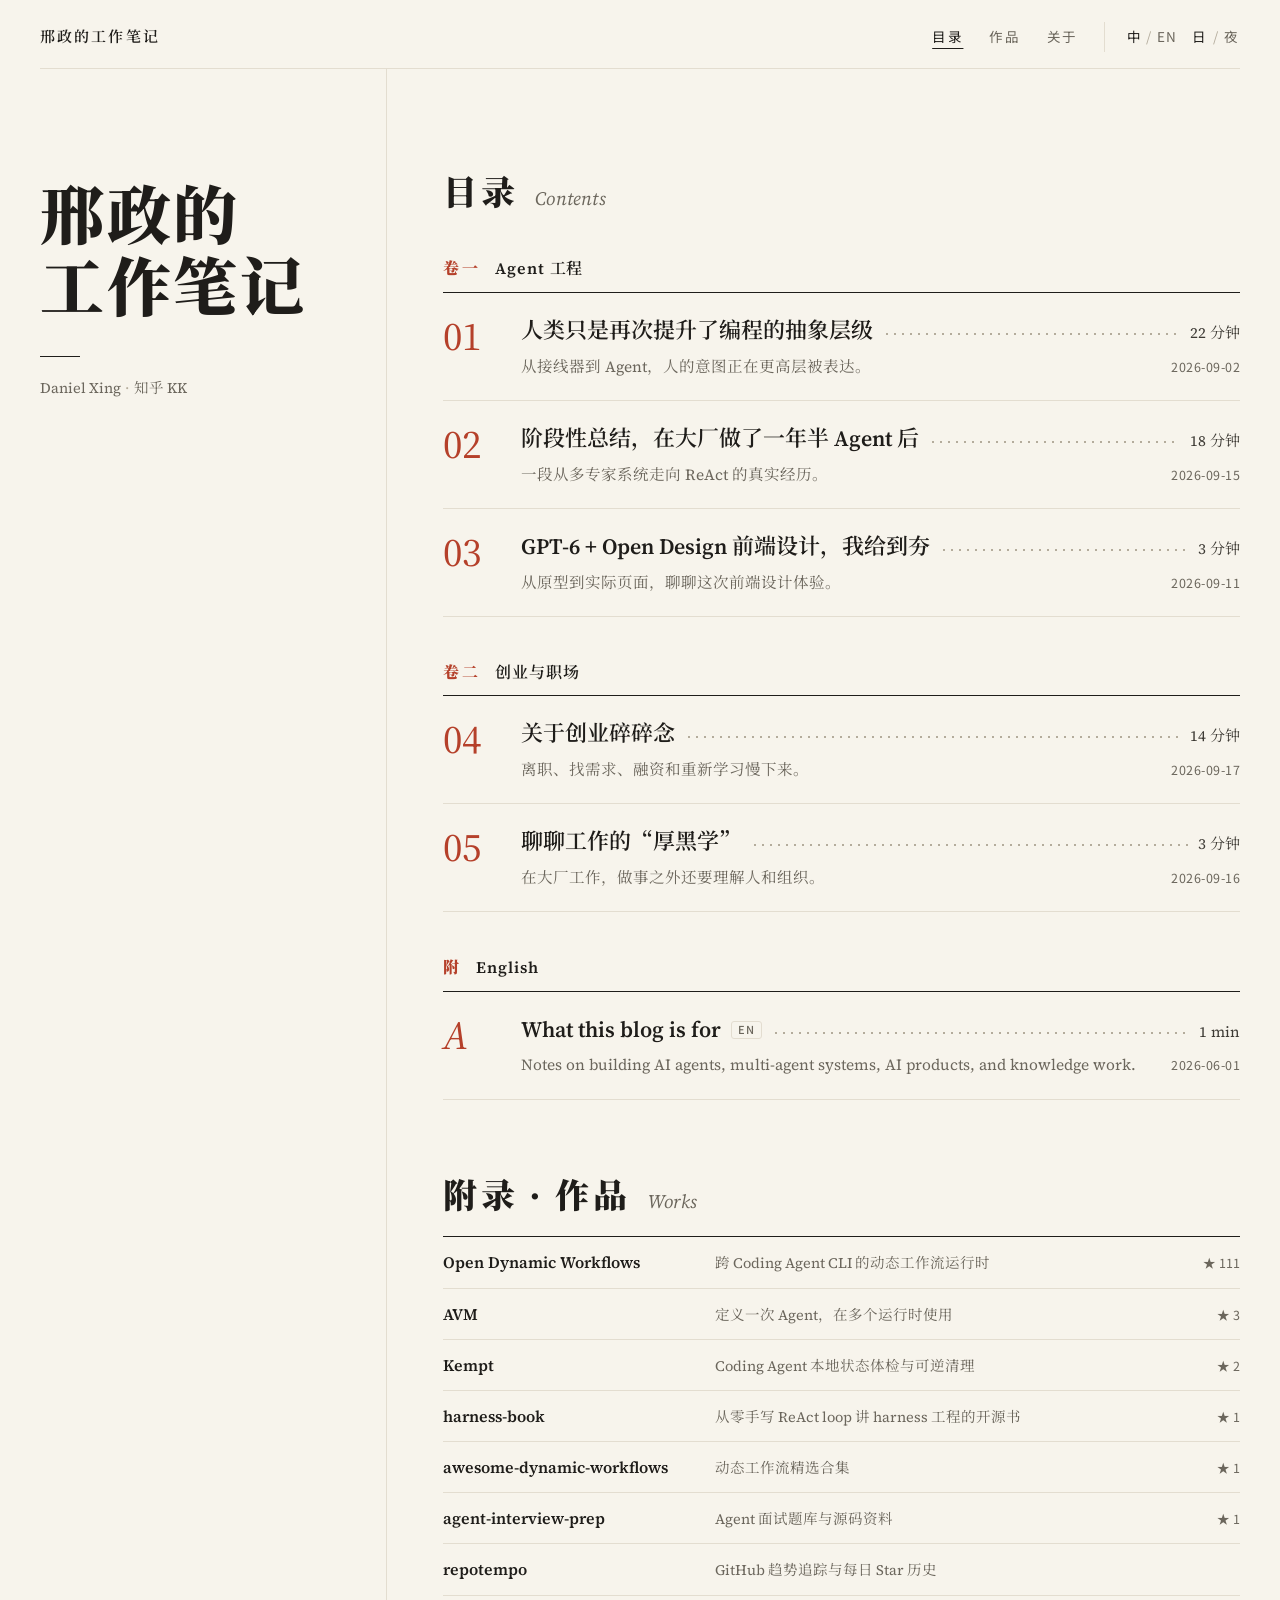
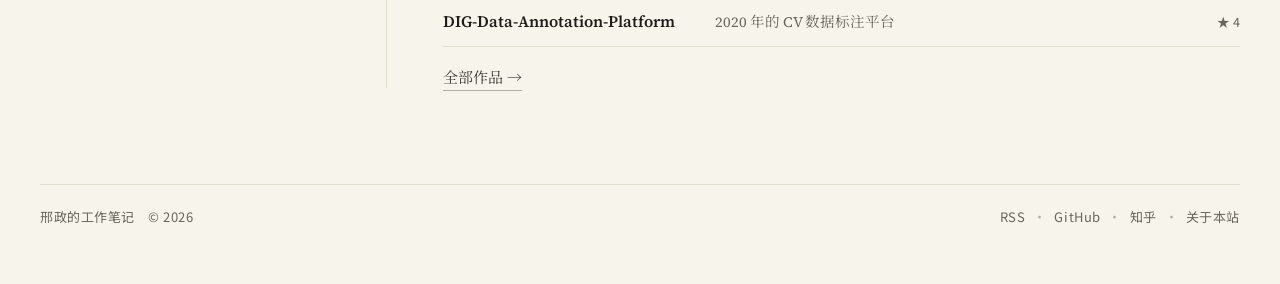
==== commit 8f663bb6: "Refine direction B: lighter title page, full site pages, night reading - Home: the title page shrink" ====
--- a/b-book/index.html
+++ b/b-book/index.html
@@ -5,6 +5,15 @@
 <meta name="robots" content="noindex, nofollow">
 <meta name="viewport" content="width=device-width, initial-scale=1">
 <title>邢政的工作笔记 · Daniel Xing</title>
+<script>
+	// Apply a saved 日/夜 choice before first paint; without one, CSS follows the system.
+	(function () {
+		try {
+			var t = localStorage.getItem("b-theme");
+			if (t === "light" || t === "dark") document.documentElement.setAttribute("data-theme", t);
+		} catch (e) {}
+	})();
+</script>
 <link rel="stylesheet" href="../fonts/gf-1043b730e6.css">
 <link rel="stylesheet" href="book.css">
 </head>
@@ -14,29 +23,29 @@
 	<div class="runhead-inner">
 		<a class="mark" href="index.html">邢政的工作笔记</a>
 		<nav aria-label="主导航">
-			<a href="#contents" aria-current="page">目录</a>
-			<a href="#works">作品</a>
-			<a href="#colophon">关于</a>
-			<span class="lang"><a href="index.html" aria-current="true">中</a><span class="slash">/</span><a href="#" lang="en">EN</a></span>
+			<a href="index.html" aria-current="page">目录</a>
+			<a href="works.html">作品</a>
+			<a href="about.html">关于</a>
+			<span class="toggles">
+				<span class="lang"><a href="index.html" aria-current="true">中</a><span class="slash">/</span><a href="#" lang="en">EN</a></span>
+				<button class="theme" type="button" aria-label="夜读模式" aria-pressed="false"><span class="day">日</span><span class="slash">/</span><span class="night">夜</span></button>
+			</span>
 		</nav>
 	</div>
 </header>
 
 <main class="spread">
-	<!-- 扉页 -->
 	<section class="titlepage" aria-labelledby="book-title">
 		<h1 class="book-title" id="book-title">邢政的<wbr>工作笔记</h1>
 		<hr class="title-rule">
-		<p class="byline"><span class="nowrap"><span lang="en" class="latin">Daniel Xing</span><span class="sep">·</span>知乎 KK</span><br>前字节 AI Agent 工程师，<span class="nowrap">2026 年 6 月</span>起创业</p>
-		<p class="intro">我做 AI Agent，也做让 Agent 稳定跑起来的基础设施。现在主要在写 <a href="https://github.com/xz1220/open-dynamic-workflows">Open Dynamic Workflows</a>：一个让同一份动态工作流在 Codex、Claude Code、Gemini、Qwen、Kimi 等 Coding Agent 上运行的开源运行时。这里收着我在大厂和创业路上做 Agent 的一手笔记。</p>
+		<p class="byline"><span lang="en" class="latin">Daniel Xing</span><span class="sep">·</span>知乎 KK</p>
 	</section>
 
 	<div class="gutter" aria-hidden="true"></div>
 
 	<div class="pages">
-		<!-- 目录 -->
 		<section class="contents" id="contents" aria-labelledby="contents-title">
-			<h2 class="contents-title" id="contents-title">目录 <span class="en" lang="en">Contents</span></h2>
+			<h2 class="section-title" id="contents-title">目录 <span class="en" lang="en">Contents</span></h2>
 
 			<div class="part">
 				<h3 class="part-title"><span class="part-no">卷一</span>Agent 工程</h3>
@@ -51,55 +60,53 @@
 						</a>
 					</li>
 					<li class="entry">
-						<a href="#">
+						<a href="agent-engineering-one-and-half-years.html">
 							<span class="no">02</span>
 							<span class="body">
-								<span class="line"><span class="t">阶段性总结，在大厂<wbr>做了一年半 Agent&nbsp;后</span><span class="leader" aria-hidden="true"></span><span class="time">18 分钟</span></span>
+								<span class="line"><span class="t">阶段性总结，<wbr>在大厂<wbr>做了一年半&nbsp;Agent&nbsp;后</span><span class="leader" aria-hidden="true"></span><span class="time">18 分钟</span></span>
 								<span class="sub"><span class="deck">一段从多专家系统走向 ReAct 的真实经历。</span><time datetime="2026-09-15" data-time="18 分钟">2026-09-15</time></span>
 							</span>
 						</a>
 					</li>
 					<li class="entry">
-						<a href="#">
+						<a href="gpt-6-open-design-frontend.html">
 							<span class="no">03</span>
 							<span class="body">
-								<span class="line"><span class="t">GPT-6&nbsp;+&nbsp;Open&nbsp;Design 前端设计，我给到夯</span><span class="leader" aria-hidden="true"></span><span class="time">3 分钟</span></span>
+								<span class="line"><span class="t">GPT-6&nbsp;+ Open&nbsp;Design <wbr>前端设计，<wbr>我给到夯</span><span class="leader" aria-hidden="true"></span><span class="time">3 分钟</span></span>
 								<span class="sub"><span class="deck">从原型到实际页面，聊聊这次前端设计体验。</span><time datetime="2026-09-11" data-time="3 分钟">2026-09-11</time></span>
 							</span>
 						</a>
 					</li>
 				</ol>
 			</div>
-
 			<div class="part">
 				<h3 class="part-title"><span class="part-no">卷二</span>创业与职场</h3>
 				<ol class="entries">
 					<li class="entry">
-						<a href="#">
+						<a href="startup-notes-after-leaving-big-tech.html">
 							<span class="no">04</span>
 							<span class="body">
-								<span class="line"><span class="t">关于创业碎碎念</span><span class="leader" aria-hidden="true"></span><span class="time">14 分钟</span></span>
+								<span class="line"><span class="t">关于<wbr>创业碎碎念</span><span class="leader" aria-hidden="true"></span><span class="time">14 分钟</span></span>
 								<span class="sub"><span class="deck">离职、找需求、融资和重新学习慢下来。</span><time datetime="2026-09-17" data-time="14 分钟">2026-09-17</time></span>
 							</span>
 						</a>
 					</li>
 					<li class="entry">
-						<a href="#">
+						<a href="workplace-politics-lessons.html">
 							<span class="no">05</span>
 							<span class="body">
-								<span class="line"><span class="t">聊聊工作的“厚黑学”</span><span class="leader" aria-hidden="true"></span><span class="time">3 分钟</span></span>
+								<span class="line"><span class="t">聊聊工作的<wbr>“厚黑学”</span><span class="leader" aria-hidden="true"></span><span class="time">3 分钟</span></span>
 								<span class="sub"><span class="deck">在大厂工作，做事之外还要理解人和组织。</span><time datetime="2026-09-16" data-time="3 分钟">2026-09-16</time></span>
 							</span>
 						</a>
 					</li>
 				</ol>
 			</div>
-
 			<div class="part">
-				<h3 class="part-title"><span class="part-no">附</span><span lang="en" class="latin">English</span></h3>
+				<h3 class="part-title"><span class="part-no">附</span><span class="latin">English</span></h3>
 				<ol class="entries">
 					<li class="entry" lang="en">
-						<a href="#">
+						<a href="hello-world.html">
 							<span class="no letter">A</span>
 							<span class="body">
 								<span class="line"><span class="t">What this blog is for<span class="tag-en">EN</span></span><span class="leader" aria-hidden="true"></span><span class="time">1 min</span></span>
@@ -111,66 +118,53 @@
 			</div>
 		</section>
 
-		<!-- 附录 · 作品 -->
-		<section class="works" id="works" aria-labelledby="works-title">
-			<h2 class="contents-title" id="works-title">附录 · 作品 <span class="en" lang="en">Works</span></h2>
-			<ul class="works-list">
-				<li class="work">
-					<div class="work-head"><a class="work-name" href="https://github.com/xz1220/open-dynamic-workflows" lang="en">Open Dynamic Workflows</a><span class="work-meta">★ 111 · 进行中</span></div>
-					<p>让 Claude Code 风格的动态工作流，在 Codex、Gemini、Qwen、Kimi 等 Coding Agent CLI 上运行的 TypeScript 运行时。</p>
-				</li>
-				<li class="work">
-					<div class="work-head"><a class="work-name" href="https://github.com/xz1220/harness-book" lang="en">harness-book</a></div>
-					<p>讲解 Agent harness 工程的开源书：从零手写最简 ReAct loop，让它自举更新自己，演化到完整 harness。</p>
-				</li>
-				<li class="work">
-					<div class="work-head"><a class="work-name" href="https://github.com/xz1220/Kempt" lang="en">Kempt</a></div>
-					<p>Claude Code / Codex 的 Agent 债务扫描与可逆清理：给记忆、技能、MCP、缓存做健康评分。</p>
-				</li>
-				<li class="work">
-					<div class="work-head"><a class="work-name" href="https://github.com/xz1220/awesome-dynamic-workflows" lang="en">awesome-dynamic-workflows</a></div>
-					<p>适用于 Open Dynamic Workflows 兼容运行时的动态工作流精选合集。</p>
-				</li>
-				<li class="work">
-					<div class="work-head"><a class="work-name" href="https://github.com/xz1220/agent-interview-prep" lang="en">agent-interview-prep</a></div>
-					<p>Agent 面试题库，配优质 Agent 源码资料，以及题目到资料的映射。</p>
-				</li>
-				<li class="work">
-					<div class="work-head"><a class="work-name" href="https://github.com/xz1220/repotempo" lang="en">repotempo</a></div>
-					<p>独立的 GitHub 趋势追踪：从 Trending 发现项目，记录每日 Star 历史，可自托管看板。</p>
-				</li>
-				<li class="work">
-					<div class="work-head"><a class="work-name" href="https://github.com/xz1220/AVM" lang="en">AVM</a><span class="work-meta">已归档</span></div>
-					<p>定义一次 AI Coding Agent，在任意运行时上使用。</p>
-				</li>
-				<li class="work">
-					<div class="work-head"><a class="work-name" href="https://github.com/xz1220/DIG-Data-Annotation-Platform" lang="en">DIG-Data-Annotation-Platform</a><span class="work-meta">2020</span></div>
-					<p>面向计算机视觉任务的数据标注平台，附带容器监控系统。</p>
-				</li>
+		<section class="works-mini" id="works" aria-labelledby="works-title">
+			<h2 class="section-title" id="works-title">附录 · 作品 <span class="en" lang="en">Works</span></h2>
+			<ul class="mini-list">
+				<li><a href="works.html#open-dynamic-workflows"><span class="mn" lang="en">Open Dynamic Workflows</span><span class="md">跨 Coding Agent CLI 的动态工作流运行时</span><span class="ms">★ 111</span></a></li>
+				<li><a href="works.html#avm"><span class="mn" lang="en">AVM</span><span class="md">定义一次 Agent，在多个运行时使用</span><span class="ms">★ 3</span></a></li>
+				<li><a href="works.html#kempt"><span class="mn" lang="en">Kempt</span><span class="md">Coding Agent 本地状态体检与可逆清理</span><span class="ms">★ 2</span></a></li>
+				<li><a href="works.html#harness-book"><span class="mn" lang="en">harness-book</span><span class="md">从零手写 ReAct loop 讲 harness 工程的开源书</span><span class="ms">★ 1</span></a></li>
+				<li><a href="works.html#awesome-dynamic-workflows"><span class="mn" lang="en">awesome-dynamic-workflows</span><span class="md">动态工作流精选合集</span><span class="ms">★ 1</span></a></li>
+				<li><a href="works.html#agent-interview-prep"><span class="mn" lang="en">agent-interview-prep</span><span class="md">Agent 面试题库与源码资料</span><span class="ms">★ 1</span></a></li>
+				<li><a href="works.html#repotempo"><span class="mn" lang="en">repotempo</span><span class="md">GitHub 趋势追踪与每日 Star 历史</span><span class="ms"></span></a></li>
+				<li><a href="works.html#dig-data-annotation-platform"><span class="mn" lang="en">DIG-Data-Annotation-Platform</span><span class="md">2020 年的 CV 数据标注平台</span><span class="ms">★ 4</span></a></li>
 			</ul>
+			<p class="more"><a href="works.html">全部作品 →</a></p>
 		</section>
 	</div>
 </main>
 
-<!-- 版权页 -->
-<footer class="colophon" id="colophon">
-	<div class="colophon-inner">
-		<h2>版权页</h2>
-		<div class="gutter" aria-hidden="true"></div>
-		<dl>
-			<dt>作者</dt>
-			<dd>邢政（<span lang="en">Daniel Xing</span>），知乎 KK</dd>
-			<dt>联系</dt>
-			<dd class="links"><a href="https://github.com/xz1220">GitHub</a><a href="https://x.com/DanielsCabin">X</a><a href="https://www.zhihu.com/people/xz1220">知乎</a><a href="https://www.xiaohongshu.com/user/profile/655488ff00000000080023a0">小红书</a><a href="mailto:danielxing1@163.com">Email</a><a href="#">RSS</a></dd>
-			<dt>微信</dt>
-			<dd>Xingzheng-daniel</dd>
-			<dt>排印</dt>
-			<dd>本站以 Noto Serif SC 与 Source Serif 4 排印，Astro 构建，托管于 GitHub Pages。</dd>
-			<dt>版权</dt>
-			<dd class="tnum">© 2026 邢政</dd>
-		</dl>
+<footer class="site-foot">
+	<div class="site-foot-inner">
+		<span>邢政的工作笔记　© 2026</span>
+		<nav aria-label="页脚"><a href="https://xz1220.github.io/rss.xml">RSS</a><a href="https://github.com/xz1220">GitHub</a><a href="https://www.zhihu.com/people/xz1220">知乎</a><a href="about.html">关于本站</a></nav>
 	</div>
 </footer>
 
+<script>
+	(function () {
+		var root = document.documentElement;
+		var button = document.querySelector(".theme");
+		var system = window.matchMedia("(prefers-color-scheme: dark)");
+		function isDark() {
+			var t = root.getAttribute("data-theme");
+			return t ? t === "dark" : system.matches;
+		}
+		function sync() {
+			button.setAttribute("aria-pressed", String(isDark()));
+		}
+		button.addEventListener("click", function () {
+			var next = isDark() ? "light" : "dark";
+			root.setAttribute("data-theme", next);
+			try {
+				localStorage.setItem("b-theme", next);
+			} catch (e) {}
+			sync();
+		});
+		system.addEventListener("change", sync);
+		sync();
+	})();
+</script>
 </body>
 </html>
--- a/fonts/gf-1043b730e6.css
+++ b/fonts/gf-1043b730e6.css
@@ -5,8 +5,61 @@
   font-style: normal;
   font-weight: 400;
   font-display: swap;
-  src: url(files/notosanssc-v41-k3kXo84MPvpLmixcA63oeALhLOCT-xWNm8Hqd37g1OkDRZe7lR4sg1IzSy-MNbE9VH8V.68.woff2) format('woff2');
-  unicode-range: U+622c, U+622e-6230, U+6232, U+6238, U+623b, U+623d-623e, U+6243, U+6246, U+6248-6249, U+624c, U+6255, U+6259, U+625e, U+6260-6261, U+6265-6266, U+626a, U+6271, U+627a, U+627c-627d, U+6283, U+6286, U+6289, U+628e, U+6294, U+629c, U+629e-629f, U+62a1, U+62a8, U+62ba-62bb, U+62bf, U+62c2, U+62c4, U+62c8, U+62ca-62cb, U+62cf, U+62d1, U+62d7, U+62d9-62da, U+62dd, U+62e0-62e1, U+62e3-62e4, U+62e7, U+62eb, U+62ee, U+62f0, U+62f4-62f6, U+6308, U+630a-630e, U+6310, U+6312-6313, U+6317, U+6319, U+631b, U+631d-631f, U+6322, U+6326, U+6329, U+6331-6332, U+6334-6337, U+6339, U+633b-633c, U+633e-6340, U+6343, U+6347, U+634b-634e, U+6354, U+635c-635d, U+6368-6369, U+636d, U+636f-6372, U+6376, U+637a-637b, U+637d, U+6382-6383, U+6387, U+638a-638b, U+638d-638e, U+6391, U+6393-6397, U+6399, U+639b, U+639e-639f, U+63a1, U+63a3-63a4, U+63ac-63ae, U+63b1-63b5;
+  src: url(files/notosanssc-v41-k3kXo84MPvpLmixcA63oeALhLOCT-xWNm8Hqd37g1OkDRZe7lR4sg1IzSy-MNbE9VH8V.28.woff2) format('woff2');
+  unicode-range: U+94f5, U+94f7, U+94f9, U+94fb-94fd, U+94ff, U+9503-9504, U+9506-9507, U+9509-950a, U+950d-950f, U+9511-9518, U+951a-9520, U+9522, U+9528-952d, U+9530-953a, U+953c-953f, U+9543-9546, U+9548-9550, U+9552-9555, U+9557-955b, U+955d-9568, U+956a-956d, U+9570-9574, U+9583, U+9586, U+9589, U+958e-958f, U+9591-9592, U+9594, U+9598-9599, U+959e-95a0, U+95a2-95a6, U+95a8-95b2, U+95b4, U+95b8-95c3;
+}
+
+@font-face {
+  font-family: 'Noto Sans SC';
+  font-style: normal;
+  font-weight: 400;
+  font-display: swap;
+  src: url(files/notosanssc-v41-k3kXo84MPvpLmixcA63oeALhLOCT-xWNm8Hqd37g1OkDRZe7lR4sg1IzSy-MNbE9VH8V.37.woff2) format('woff2');
+  unicode-range: U+8882, U+8884-8886, U+8888, U+888f, U+8892-8893, U+889b, U+88a2, U+88a4, U+88a6, U+88a8, U+88aa, U+88ae, U+88b1, U+88b4, U+88b7, U+88bc, U+88c0, U+88c6-88c9, U+88ce-88cf, U+88d1-88d3, U+88d8, U+88db-88dd, U+88df, U+88e1-88e3, U+88e5, U+88e8, U+88ec, U+88f0-88f1, U+88f3-88f4, U+88fc-88fe, U+8900, U+8902, U+8906-8907, U+8909-890c, U+8912-8915, U+8918-891b, U+8921, U+8925, U+892b, U+8930, U+8932, U+8934, U+8936, U+893b, U+893d, U+8941, U+894c, U+8955-8956, U+8959, U+895c, U+895e-8960, U+8966, U+896a, U+896c, U+896f-8970, U+8972, U+897b, U+897e, U+8980, U+8983, U+8985, U+8987-8988, U+898c, U+898f, U+8993, U+8997, U+899a, U+89a1, U+89a7, U+89a9-89aa, U+89b2-89b3, U+89b7, U+89c0, U+89c7, U+89ca-89cc, U+89ce-89d1, U+89d6, U+89da, U+89dc, U+89de, U+89e5, U+89e7, U+89eb, U+89ef, U+89f1, U+89f3-89f4, U+89f8, U+89ff, U+8a01-8a03, U+8a07-8a0a, U+8a0e-8a0f, U+8a13;
+}
+
+@font-face {
+  font-family: 'Noto Sans SC';
+  font-style: normal;
+  font-weight: 400;
+  font-display: swap;
+  src: url(files/notosanssc-v41-k3kXo84MPvpLmixcA63oeALhLOCT-xWNm8Hqd37g1OkDRZe7lR4sg1IzSy-MNbE9VH8V.43.woff2) format('woff2');
+  unicode-range: U+8016, U+8018-8019, U+801c, U+801e, U+8026-802a, U+8031, U+8034-8035, U+8037, U+8043, U+804b, U+804d, U+8052, U+8056, U+8059, U+805e, U+8061, U+8068-8069, U+806e-8074, U+8076-8078, U+807c-8080, U+8082, U+8084-8085, U+8088, U+808f, U+8093, U+809c, U+809f, U+80ab, U+80ad-80ae, U+80b1, U+80b6-80b8, U+80bc-80bd, U+80c2, U+80c4, U+80ca, U+80cd, U+80d1, U+80d4, U+80d7, U+80d9-80db, U+80dd, U+80e0, U+80e4-80e5, U+80e7-80ed, U+80ef-80f1, U+80f3-80f4, U+80fc, U+8101, U+8104-8105, U+8107-8108, U+810c-810e, U+8112-8115, U+8117-8119, U+811b-811f, U+8121-8130, U+8132-8134, U+8137, U+8139, U+813f-8140, U+8142, U+8146, U+8148, U+814d-814e, U+8151, U+8153, U+8158-815a, U+815e, U+8160;
+}
+
+@font-face {
+  font-family: 'Noto Sans SC';
+  font-style: normal;
+  font-weight: 400;
+  font-display: swap;
+  src: url(files/notosanssc-v41-k3kXo84MPvpLmixcA63oeALhLOCT-xWNm8Hqd37g1OkDRZe7lR4sg1IzSy-MNbE9VH8V.56.woff2) format('woff2');
+  unicode-range: U+71a8, U+71af, U+71b1-71bc, U+71be, U+71c1-71c2, U+71c4, U+71c8-71cb, U+71ce-71d0, U+71d2, U+71d4, U+71d9-71da, U+71dc, U+71df-71e0, U+71e6-71e8, U+71ea, U+71ed-71ee, U+71f4, U+71f6, U+71f9, U+71fb-71fc, U+71ff-7200, U+7207, U+720c-720d, U+7210, U+7216, U+721a-721e, U+7223, U+7228, U+722b, U+722d-722e, U+7230, U+7232, U+723a-723c, U+723e-7242, U+7246, U+724b, U+724d-724e, U+7252, U+7256, U+7258, U+725a, U+725c-725d, U+7260, U+7264-7266, U+726a, U+726c, U+726e-726f, U+7271, U+7273-7274, U+7278, U+727b, U+727d-727e, U+7281-7282, U+7284, U+7287, U+728a, U+728d, U+728f, U+7292, U+729b, U+729f-72a0, U+72a7, U+72ad-72ae, U+72b0-72b5, U+72b7-72b8, U+72ba-72be, U+72c0-72c1, U+72c3, U+72c5-72c6, U+72c8, U+72cc-72ce, U+72d2, U+72d6, U+72db, U+72dd-72df, U+72e1, U+72e5;
+}
+
+@font-face {
+  font-family: 'Noto Sans SC';
+  font-style: normal;
+  font-weight: 400;
+  font-display: swap;
+  src: url(files/notosanssc-v41-k3kXo84MPvpLmixcA63oeALhLOCT-xWNm8Hqd37g1OkDRZe7lR4sg1IzSy-MNbE9VH8V.59.woff2) format('woff2');
+  unicode-range: U+6dc3, U+6dc5-6dc6, U+6dc9, U+6dcc, U+6dcf, U+6dd2-6dd3, U+6dd6, U+6dd9-6dde, U+6de0, U+6de4, U+6de6, U+6de8-6dea, U+6dec, U+6def-6df0, U+6df5-6df6, U+6df8, U+6dfa, U+6dfc, U+6e03-6e04, U+6e07-6e09, U+6e0b-6e0c, U+6e0e, U+6e11, U+6e13, U+6e15-6e16, U+6e19-6e1b, U+6e1e-6e1f, U+6e22, U+6e25-6e27, U+6e2b-6e2c, U+6e36-6e37, U+6e39-6e3a, U+6e3c-6e41, U+6e44-6e45, U+6e47, U+6e49-6e4b, U+6e4d-6e4e, U+6e51, U+6e53-6e55, U+6e5c-6e5f, U+6e61-6e63, U+6e65-6e67, U+6e6a-6e6b, U+6e6d-6e70, U+6e72-6e74, U+6e76-6e78, U+6e7c, U+6e80-6e82, U+6e86-6e87, U+6e89, U+6e8d, U+6e8f, U+6e96, U+6e98, U+6e9d-6e9f, U+6ea1, U+6ea5-6ea7, U+6eab, U+6eb1-6eb2, U+6eb4, U+6eb7, U+6ebb-6ebd, U+6ebf-6ec6, U+6ec8-6ec9, U+6ecc, U+6ecf-6ed0, U+6ed3-6ed4, U+6ed7-6ed8;
+}
+
+@font-face {
+  font-family: 'Noto Sans SC';
+  font-style: normal;
+  font-weight: 400;
+  font-display: swap;
+  src: url(files/notosanssc-v41-k3kXo84MPvpLmixcA63oeALhLOCT-xWNm8Hqd37g1OkDRZe7lR4sg1IzSy-MNbE9VH8V.73.woff2) format('woff2');
+  unicode-range: U+5bec, U+5bee-5bf0, U+5bf2-5bf3, U+5bf5-5bf6, U+5bfe, U+5c02-5c03, U+5c05, U+5c07-5c09, U+5c0b-5c0c, U+5c0e, U+5c10, U+5c12-5c13, U+5c15, U+5c17, U+5c19, U+5c1b-5c1c, U+5c1e-5c1f, U+5c22, U+5c25, U+5c28, U+5c2a-5c2b, U+5c2f-5c30, U+5c37, U+5c3b, U+5c43-5c44, U+5c46-5c47, U+5c4d, U+5c50, U+5c59, U+5c5b-5c5c, U+5c62-5c64, U+5c66, U+5c6c, U+5c6e, U+5c74, U+5c78-5c7e, U+5c80, U+5c83-5c84, U+5c88, U+5c8b-5c8d, U+5c91, U+5c94-5c96, U+5c98-5c99, U+5c9c, U+5c9e, U+5ca1-5ca3, U+5cab-5cac, U+5cb1, U+5cb5, U+5cb7, U+5cba, U+5cbd-5cbf, U+5cc1, U+5cc3-5cc4, U+5cc7, U+5ccb, U+5cd2, U+5cd8-5cd9, U+5cdf-5ce0, U+5ce3-5ce6, U+5ce8-5cea, U+5ced, U+5cef, U+5cf3-5cf4, U+5cf6, U+5cf8, U+5cfd, U+5d00-5d04, U+5d06, U+5d08, U+5d0b-5d0d, U+5d0f-5d13, U+5d15, U+5d17-5d1a, U+5d1d-5d22, U+5d24-5d25;
+}
+@font-face {
+  font-family: 'Noto Sans SC';
+  font-style: normal;
+  font-weight: 400;
+  font-display: swap;
+  src: url(files/notosanssc-v41-k3kXo84MPvpLmixcA63oeALhLOCT-xWNm8Hqd37g1OkDRZe7lR4sg1IzSy-MNbE9VH8V.74.woff2) format('woff2');
+  unicode-range: U+5aa0, U+5aa3-5aa4, U+5aaa, U+5aae-5aaf, U+5ab1-5ab2, U+5ab4-5ab5, U+5ab7-5aba, U+5abd-5abf, U+5ac3-5ac4, U+5ac6-5ac8, U+5aca-5acb, U+5acd, U+5acf-5ad2, U+5ad4, U+5ad8-5ada, U+5adc, U+5adf-5ae2, U+5ae4, U+5ae6, U+5ae8, U+5aea-5aed, U+5af0-5af3, U+5af5, U+5af9-5afb, U+5afd, U+5b01, U+5b05, U+5b08, U+5b0b-5b0c, U+5b11, U+5b16-5b17, U+5b1b, U+5b21-5b22, U+5b24, U+5b27-5b2e, U+5b30, U+5b32, U+5b34, U+5b36-5b38, U+5b3e-5b40, U+5b43, U+5b45, U+5b4a-5b4b, U+5b51-5b53, U+5b56, U+5b5a-5b5b, U+5b62, U+5b65, U+5b67, U+5b6a-5b6e, U+5b70-5b71, U+5b73, U+5b7a-5b7b, U+5b7f-5b80, U+5b84, U+5b8d, U+5b91, U+5b93-5b95, U+5b9f, U+5ba5-5ba6, U+5bac, U+5bae, U+5bb8, U+5bc0, U+5bc3, U+5bcb, U+5bd0-5bd1, U+5bd4-5bd8, U+5bda-5bdc, U+5be2, U+5be4-5be5, U+5be7, U+5be9, U+5beb;
 }
 
 @font-face {
@@ -23,6 +76,15 @@
   font-style: normal;
   font-weight: 400;
   font-display: swap;
+  src: url(files/notosanssc-v41-k3kXo84MPvpLmixcA63oeALhLOCT-xWNm8Hqd37g1OkDRZe7lR4sg1IzSy-MNbE9VH8V.82.woff2) format('woff2');
+  unicode-range: U+5104, U+5106-5107, U+5109-510b, U+510d, U+510f-5110, U+5113, U+5115, U+5117-5118, U+511a-511c, U+511e-511f, U+5121, U+5128, U+512b-512d, U+5131-5135, U+5137-5139, U+513c, U+5140, U+5142, U+5147, U+514c, U+514e-5150, U+5155-5158, U+5162, U+5169, U+5172, U+517f, U+5181-5184, U+5186-5187, U+518b, U+518f, U+5191, U+5195-5197, U+519a, U+51a2-51a3, U+51a6-51ab, U+51ad-51ae, U+51b1, U+51b4, U+51bc-51bd, U+51bf, U+51c3, U+51c7-51c8, U+51ca-51cb, U+51cd-51ce, U+51d4, U+51d6, U+51db-51dc, U+51e6, U+51e8-51eb, U+51f1, U+51f5, U+51fc, U+51ff, U+5202, U+5205, U+5208, U+520b, U+520d-520e, U+5215-5216, U+5228, U+522a, U+522c-522d, U+5233, U+523c-523d, U+523f-5240, U+5245, U+5247, U+5249, U+524b-524c, U+524e, U+5250, U+525b-525f, U+5261, U+5263-5264, U+5270, U+5273, U+5275, U+5277, U+527d, U+527f, U+5281-5285, U+5287;
+}
+
+@font-face {
+  font-family: 'Noto Sans SC';
+  font-style: normal;
+  font-weight: 400;
+  font-display: swap;
   src: url(files/notosanssc-v41-k3kXo84MPvpLmixcA63oeALhLOCT-xWNm8Hqd37g1OkDRZe7lR4sg1IzSy-MNbE9VH8V.87.woff2) format('woff2');
   unicode-range: U+2651-2655, U+2658, U+265a-265b, U+265d-265e, U+2660-266d, U+266f, U+267b, U+2688, U+2693-2696, U+2698-2699, U+269c, U+26a0-26a1, U+26a4, U+26aa-26ab, U+26bd-26be, U+26c4-26c5, U+26d4, U+26e9, U+26f0-26f1, U+26f3, U+26f5, U+26fd, U+2702, U+2704-2706, U+2708-270f, U+2712-2718, U+271a-271b, U+271d, U+271f, U+2721, U+2724-2730, U+2732-2734, U+273a, U+273d-2744, U+2747-2749, U+274c, U+274e-274f, U+2753-2757, U+275b, U+275d-275e, U+2763, U+2765-2767, U+276e-276f, U+2776-277e, U+2780-2782, U+278a-278c, U+278e, U+2794-2796, U+279c;
 }
@@ -49,10 +111,25 @@
   font-style: normal;
   font-weight: 400;
   font-display: swap;
+  src: url(files/notosanssc-v41-k3kXo84MPvpLmixcA63oeALhLOCT-xWNm8Hqd37g1OkDRZe7lR4sg1IzSy-MNbE9VH8V.100.woff2) format('woff2');
+  unicode-range: U+221a, U+2264, U+2464, U+25a0, U+3008, U+4e10, U+512a, U+5152, U+5201, U+5241, U+5340, U+5352, U+549a, U+54b2, U+54c6, U+54d7, U+54e1, U+5509, U+55c5, U+5618, U+5716, U+576f, U+5784, U+57a2, U+589f, U+5a20, U+5a25, U+5a29, U+5a34, U+5a7f, U+5ad6, U+5b09, U+5b5c, U+5bc7, U+5be6, U+5c27, U+5d2d, U+5dcd, U+5f1b, U+5f37, U+604d, U+6055, U+6073, U+60eb, U+61ff, U+62ce, U+62ed, U+6345, U+6390, U+63b0, U+63b7, U+64ae, U+64c2, U+64d2, U+6556, U+663c, U+667e, U+66d9, U+66f8, U+6756, U+6789, U+689d, U+68f1, U+695e, U+6975, U+6a1f, U+6b0a, U+6b61, U+6b87, U+6c5d, U+6c7e, U+6c92, U+6d31, U+6df9, U+6e0d, U+6e2d, U+6f31, U+6f3e, U+70b3, U+70bd, U+70ca, U+70e8, U+725f, U+733f, U+7396, U+739f, U+7459, U+74a7, U+75a1, U+75f0, U+76cf, U+76d4, U+7729, U+77aa, U+77b0, U+77e3, U+780c, U+78d5, U+7941, U+7977, U+797a, U+79c3, U+7a20, U+7a92, U+7b71, U+7bf1, U+7c9f, U+7eb6, U+7eca, U+7ef7, U+7f07, U+7f09, U+7f15, U+7f81, U+7fb9, U+8038, U+8098, U+80b4, U+8110, U+814b-814c, U+816e, U+818a, U+8205, U+8235, U+828b, U+82a5, U+82b7, U+82d4, U+82db, U+82df, U+8317, U+8338, U+8385-8386, U+83c1, U+83cf, U+8537, U+853b, U+854a, U+8715, U+8783, U+892a, U+8a71, U+8bb3, U+8d2e, U+8d58, U+8dbe, U+8f67, U+8fab, U+8fc4, U+8fe6, U+9023, U+9084, U+9091, U+916a, U+91c9, U+91dc, U+94b3, U+9502, U+9523, U+9551, U+956f, U+960e, U+962a, U+962e, U+9647, U+96f3, U+9739, U+97a0, U+97ed, U+983b, U+985e, U+988a, U+99ac, U+9a6f, U+9a87, U+9a8b, U+9ab7, U+9abc, U+9ac5, U+9e25, U+e608, U+e621, U+ff06, U+ff14-ff16;
+}
+@font-face {
+  font-family: 'Noto Sans SC';
+  font-style: normal;
+  font-weight: 400;
+  font-display: swap;
   src: url(files/notosanssc-v41-k3kXo84MPvpLmixcA63oeALhLOCT-xWNm8Hqd37g1OkDRZe7lR4sg1IzSy-MNbE9VH8V.101.woff2) format('woff2');
   unicode-range: U+161, U+926, U+928, U+939, U+93f-940, U+94d, U+e17, U+e22, U+e44, U+25c7, U+25ce, U+2764, U+3009, U+3016-3017, U+4e4d, U+4e53, U+4f5a, U+4f70, U+4fae, U+4fd8, U+4ffa, U+5011, U+501a, U+51c4, U+5225, U+547b, U+5495, U+54e8, U+54ee, U+5594, U+55d3, U+55dc, U+55fd, U+560e, U+565c, U+5662, U+5669, U+566c, U+56bc, U+5742, U+5824, U+5834, U+598a, U+5992, U+59a9, U+5a04, U+5ac9, U+5b75, U+5b7d, U+5bc5, U+5c49, U+5c90, U+5e1c, U+5e27, U+5e2b, U+5e37, U+5e90, U+618b, U+61f5, U+620a, U+620c, U+6273, U+62c7, U+62f7, U+6320, U+6342, U+6401-6402, U+6413, U+6512, U+655b, U+65a7, U+65f1, U+65f7, U+665f, U+6687, U+66a7, U+673d, U+67b8, U+6854, U+68d8, U+68fa, U+696d, U+6a02, U+6a0a, U+6a80, U+6b7c, U+6bd9, U+6c2e, U+6c76, U+6cf8, U+6d4a, U+6d85, U+6e24, U+6e32, U+6ec7, U+6f88, U+700f, U+701a, U+7078, U+707c, U+70ac, U+70c1, U+72e9, U+7409, U+7422, U+745a, U+7480, U+74a8, U+752b, U+7574, U+7656, U+7699, U+7737, U+785d, U+78be, U+79b9, U+7a3d, U+7a91, U+7a9f, U+7ae3, U+7b77, U+7c3f, U+7d1a, U+7d50, U+7d93, U+8042, U+808b, U+8236, U+82b8-82b9, U+82ef, U+8309, U+836b, U+83ef, U+8431, U+85c9, U+865e, U+868c, U+8759, U+8760, U+8845, U+89ba, U+8a2a, U+8aaa, U+8c41, U+8d2c, U+8d4e, U+8e66, U+8e6d, U+8eaf, U+902e, U+914b, U+916e, U+919b, U+949b, U+94a0, U+94b0, U+9541-9542, U+9556, U+95eb, U+95f5, U+964b, U+968b, U+96cc-96cd, U+96cf, U+9713, U+9890, U+98a8, U+9985, U+9992, U+9a6d, U+9a81, U+9a86, U+9ab8, U+9ca4, U+e606-e607, U+e60a, U+e60c, U+e60e, U+fe0f, U+ff02, U+ff1e;
 }
-
+@font-face {
+  font-family: 'Noto Sans SC';
+  font-style: normal;
+  font-weight: 400;
+  font-display: swap;
+  src: url(files/notosanssc-v41-k3kXo84MPvpLmixcA63oeALhLOCT-xWNm8Hqd37g1OkDRZe7lR4sg1IzSy-MNbE9VH8V.102.woff2) format('woff2');
+  unicode-range: U+10c, U+627-629, U+639, U+644, U+64a, U+203b, U+2265, U+2463, U+2573, U+25b2, U+3448-3449, U+4e1e, U+4e5e, U+4f3a, U+4f5f, U+4fea, U+5026, U+508d, U+516e, U+5189, U+5254, U+5288, U+52d8, U+52fa, U+5306, U+5308, U+5364, U+5384, U+53ed, U+543c, U+5450, U+5455, U+5466, U+54c4, U+5578, U+55a7, U+561f, U+5631, U+572d, U+575f, U+57ae, U+57e0, U+5830, U+594e, U+5984, U+5993, U+5bdd, U+5c0d, U+5c7f, U+5c82, U+5e62, U+5ed3, U+5f08, U+607a, U+60bc, U+625b, U+6292, U+62e2, U+6363, U+6467, U+6714, U+675e, U+6771, U+67a2, U+67ff, U+6805, U+68a7, U+68e0, U+6930, U+6986, U+69a8, U+69df, U+6a44, U+6a5f, U+6c13, U+6c1f, U+6c22, U+6c2f, U+6c40, U+6c81, U+6c9b, U+6ca5, U+6da4, U+6df3, U+6e85, U+6eba, U+6ed5, U+6f13, U+6f33, U+6f62, U+715e, U+72c4, U+73d1, U+7405, U+7487, U+7578, U+75a4, U+75eb, U+7693, U+7738, U+7741, U+776b, U+7792, U+77a7, U+77a9, U+77b3, U+788c, U+7984, U+79a7, U+79e4, U+7a1a, U+7a57, U+7aa6, U+7b0b, U+7b5d, U+7c27, U+7c7d, U+7caa, U+7cd9, U+7cef, U+7eda, U+7ede, U+7f24, U+803f, U+8046, U+80fa, U+81fb, U+8207, U+8258, U+8335, U+8339, U+8354, U+840e, U+85b0, U+85fb, U+8695, U+86aa, U+8717, U+8749, U+874c, U+8996, U+89bd, U+89c5, U+8bdb, U+8bf5, U+8c5a, U+8cec, U+8d3f, U+8d9f, U+8e44, U+8fed, U+9005, U+9019, U+9082, U+90af, U+90dd, U+90e1, U+90f8, U+916f, U+9176, U+949e, U+94a7, U+94c2, U+9525, U+9580, U+95dc, U+96e2, U+96fb, U+9704, U+9a7c, U+9a7f, U+9b41, U+9ca8, U+9cc4, U+9cde, U+9e92, U+9ede, U+9f9a, U+e60b, U+e610, U+ff10, U+ff13, U+ff3b, U+ff3d, U+f012b;
+}
 @font-face {
   font-family: 'Noto Sans SC';
   font-style: normal;
@@ -61,7 +138,14 @@
   src: url(files/notosanssc-v41-k3kXo84MPvpLmixcA63oeALhLOCT-xWNm8Hqd37g1OkDRZe7lR4sg1IzSy-MNbE9VH8V.103.woff2) format('woff2');
   unicode-range: U+60, U+631, U+2606, U+3014-3015, U+309c, U+33a1, U+4e52, U+4ec6, U+4f86, U+4f8d, U+4fde, U+4fef, U+500b, U+502a, U+515c, U+518a, U+51a5, U+51f3, U+5243, U+52c9, U+52d5, U+53a2, U+53ee, U+54ce, U+54fa, U+54fc, U+5580, U+5587, U+563f, U+56da, U+5792, U+5815, U+5960, U+59d7, U+5b78, U+5b9b, U+5be1, U+5c4e, U+5c51, U+5c6f, U+5c9a, U+5cfb, U+5d16, U+5ed6, U+5f27, U+5f6a, U+609a, U+60df, U+6168, U+61c8, U+6236, U+62f1, U+62fd, U+631a, U+6328, U+632b, U+6346, U+638f, U+63a0, U+63c9, U+655e, U+6590, U+6615, U+6627, U+66ae, U+66e6, U+66f0, U+67da, U+67ec, U+6813, U+6816, U+6869, U+6893, U+68ad, U+68f5, U+6977, U+6984, U+69db, U+6b72, U+6bb7, U+6ce3, U+6cfb, U+6d47, U+6da1, U+6dc4, U+6e43, U+6eaf, U+6eff, U+6f8e, U+7011, U+7063, U+7076, U+7096, U+70ba, U+70db, U+70ef, U+7119-711a, U+7172, U+718f, U+7194, U+727a, U+72d9, U+72ed, U+7325, U+73ae, U+73ba, U+73c0, U+73fe, U+7410, U+7426, U+7455, U+7554, U+7576, U+75ae, U+75b9, U+762b, U+766b, U+7682, U+7750, U+7779, U+7784, U+77eb, U+77ee, U+78f7, U+79e9, U+7a79, U+7b1b, U+7b28, U+7bf7, U+7db2, U+7ec5, U+7eee, U+7f14, U+7f1a, U+7fe1, U+8087, U+809b, U+81b3, U+8231, U+830e, U+835f, U+83e9, U+849c, U+851a, U+868a, U+8718, U+874e, U+8822, U+8910, U+8944, U+8a3b, U+8bb6, U+8bbc, U+8e72, U+8f9c, U+900d, U+904b, U+904e, U+9063, U+90a2, U+90b9, U+9119, U+94f2, U+952f, U+9576-9577, U+9593, U+95f8, U+961c, U+969b, U+96a7, U+96c1, U+9716, U+9761, U+97ad, U+97e7, U+98a4, U+997a, U+9a73, U+9b44, U+9e3d, U+9ecf, U+9ed4, U+ff11-ff12, U+fffd;
 }
-
+@font-face {
+  font-family: 'Noto Sans SC';
+  font-style: normal;
+  font-weight: 400;
+  font-display: swap;
+  src: url(files/notosanssc-v41-k3kXo84MPvpLmixcA63oeALhLOCT-xWNm8Hqd37g1OkDRZe7lR4sg1IzSy-MNbE9VH8V.104.woff2) format('woff2');
+  unicode-range: U+2003, U+2193, U+2462, U+4e19, U+4e2b, U+4e36, U+4ea8, U+4ed1, U+4ed7, U+4f51, U+4f63, U+4f83, U+50e7, U+5112, U+5167, U+51a4, U+51b6, U+5239, U+5265, U+532a, U+5351, U+537f, U+5401, U+548f, U+5492, U+54af, U+54b3, U+54bd, U+54d1, U+54df, U+554f, U+5564, U+5598, U+5632, U+56a3, U+56e7, U+574e, U+575d-575e, U+57d4, U+584c, U+58e4, U+5937, U+5955, U+5a05, U+5a1f, U+5a49, U+5ac2, U+5c39, U+5c61, U+5d0e, U+5de9, U+5e9a, U+5eb8, U+5f0a, U+5f13, U+5f6c, U+5f8c, U+603c, U+608d, U+611b, U+6127, U+62a0, U+62d0, U+634f, U+635e, U+63fd, U+6577, U+658b, U+65bc, U+660a, U+6643, U+6656, U+6703, U+6760, U+67af, U+67c4, U+67e0, U+6817, U+68cd, U+690e, U+6960, U+69b4, U+6a71, U+6aac, U+6b67, U+6bb4, U+6c55, U+6c70, U+6c82, U+6ca6, U+6cb8, U+6cbe, U+6ede, U+6ee5, U+6f4d, U+6f84, U+6f9c, U+7115, U+7121, U+722a, U+7261, U+7272, U+7280, U+72f8, U+7504, U+754f, U+75d8, U+767c, U+76ef, U+778e, U+77bb, U+77f6, U+786b, U+78b1, U+7948, U+7985, U+79be, U+7a83, U+7a8d, U+7eac, U+7eef, U+7ef8, U+7efd, U+7f00, U+803d, U+8086, U+810a, U+8165, U+819d, U+81a8, U+8214, U+829c, U+831c, U+832b, U+8367, U+83e0, U+83f1, U+8403, U+846b, U+8475, U+84b2, U+8513, U+8574, U+85af, U+86d9, U+86db, U+8acb, U+8bbd, U+8be0-8be1, U+8c0e, U+8d29, U+8d50, U+8d63, U+8f7f, U+9032, U+9042, U+90b1, U+90b5, U+9165, U+9175, U+94a6, U+94c5, U+950c, U+9610, U+9631, U+9699, U+973e, U+978d, U+97ec, U+97f6, U+984c, U+987d, U+9882, U+9965, U+996a, U+9972, U+9a8f, U+9ad3, U+9ae6, U+9cb8, U+9edb, U+e600, U+e60f, U+e611, U+ff05, U+ff0b;
+}
 @font-face {
   font-family: 'Noto Sans SC';
   font-style: normal;
@@ -198,8 +282,61 @@
   font-style: normal;
   font-weight: 500;
   font-display: swap;
-  src: url(files/notosanssc-v41-k3kXo84MPvpLmixcA63oeALhLOCT-xWNm8Hqd37g1OkDRZe7lR4sg1IzSy-MNbE9VH8V.68.woff2) format('woff2');
-  unicode-range: U+622c, U+622e-6230, U+6232, U+6238, U+623b, U+623d-623e, U+6243, U+6246, U+6248-6249, U+624c, U+6255, U+6259, U+625e, U+6260-6261, U+6265-6266, U+626a, U+6271, U+627a, U+627c-627d, U+6283, U+6286, U+6289, U+628e, U+6294, U+629c, U+629e-629f, U+62a1, U+62a8, U+62ba-62bb, U+62bf, U+62c2, U+62c4, U+62c8, U+62ca-62cb, U+62cf, U+62d1, U+62d7, U+62d9-62da, U+62dd, U+62e0-62e1, U+62e3-62e4, U+62e7, U+62eb, U+62ee, U+62f0, U+62f4-62f6, U+6308, U+630a-630e, U+6310, U+6312-6313, U+6317, U+6319, U+631b, U+631d-631f, U+6322, U+6326, U+6329, U+6331-6332, U+6334-6337, U+6339, U+633b-633c, U+633e-6340, U+6343, U+6347, U+634b-634e, U+6354, U+635c-635d, U+6368-6369, U+636d, U+636f-6372, U+6376, U+637a-637b, U+637d, U+6382-6383, U+6387, U+638a-638b, U+638d-638e, U+6391, U+6393-6397, U+6399, U+639b, U+639e-639f, U+63a1, U+63a3-63a4, U+63ac-63ae, U+63b1-63b5;
+  src: url(files/notosanssc-v41-k3kXo84MPvpLmixcA63oeALhLOCT-xWNm8Hqd37g1OkDRZe7lR4sg1IzSy-MNbE9VH8V.28.woff2) format('woff2');
+  unicode-range: U+94f5, U+94f7, U+94f9, U+94fb-94fd, U+94ff, U+9503-9504, U+9506-9507, U+9509-950a, U+950d-950f, U+9511-9518, U+951a-9520, U+9522, U+9528-952d, U+9530-953a, U+953c-953f, U+9543-9546, U+9548-9550, U+9552-9555, U+9557-955b, U+955d-9568, U+956a-956d, U+9570-9574, U+9583, U+9586, U+9589, U+958e-958f, U+9591-9592, U+9594, U+9598-9599, U+959e-95a0, U+95a2-95a6, U+95a8-95b2, U+95b4, U+95b8-95c3;
+}
+
+@font-face {
+  font-family: 'Noto Sans SC';
+  font-style: normal;
+  font-weight: 500;
+  font-display: swap;
+  src: url(files/notosanssc-v41-k3kXo84MPvpLmixcA63oeALhLOCT-xWNm8Hqd37g1OkDRZe7lR4sg1IzSy-MNbE9VH8V.37.woff2) format('woff2');
+  unicode-range: U+8882, U+8884-8886, U+8888, U+888f, U+8892-8893, U+889b, U+88a2, U+88a4, U+88a6, U+88a8, U+88aa, U+88ae, U+88b1, U+88b4, U+88b7, U+88bc, U+88c0, U+88c6-88c9, U+88ce-88cf, U+88d1-88d3, U+88d8, U+88db-88dd, U+88df, U+88e1-88e3, U+88e5, U+88e8, U+88ec, U+88f0-88f1, U+88f3-88f4, U+88fc-88fe, U+8900, U+8902, U+8906-8907, U+8909-890c, U+8912-8915, U+8918-891b, U+8921, U+8925, U+892b, U+8930, U+8932, U+8934, U+8936, U+893b, U+893d, U+8941, U+894c, U+8955-8956, U+8959, U+895c, U+895e-8960, U+8966, U+896a, U+896c, U+896f-8970, U+8972, U+897b, U+897e, U+8980, U+8983, U+8985, U+8987-8988, U+898c, U+898f, U+8993, U+8997, U+899a, U+89a1, U+89a7, U+89a9-89aa, U+89b2-89b3, U+89b7, U+89c0, U+89c7, U+89ca-89cc, U+89ce-89d1, U+89d6, U+89da, U+89dc, U+89de, U+89e5, U+89e7, U+89eb, U+89ef, U+89f1, U+89f3-89f4, U+89f8, U+89ff, U+8a01-8a03, U+8a07-8a0a, U+8a0e-8a0f, U+8a13;
+}
+
+@font-face {
+  font-family: 'Noto Sans SC';
+  font-style: normal;
+  font-weight: 500;
+  font-display: swap;
+  src: url(files/notosanssc-v41-k3kXo84MPvpLmixcA63oeALhLOCT-xWNm8Hqd37g1OkDRZe7lR4sg1IzSy-MNbE9VH8V.43.woff2) format('woff2');
+  unicode-range: U+8016, U+8018-8019, U+801c, U+801e, U+8026-802a, U+8031, U+8034-8035, U+8037, U+8043, U+804b, U+804d, U+8052, U+8056, U+8059, U+805e, U+8061, U+8068-8069, U+806e-8074, U+8076-8078, U+807c-8080, U+8082, U+8084-8085, U+8088, U+808f, U+8093, U+809c, U+809f, U+80ab, U+80ad-80ae, U+80b1, U+80b6-80b8, U+80bc-80bd, U+80c2, U+80c4, U+80ca, U+80cd, U+80d1, U+80d4, U+80d7, U+80d9-80db, U+80dd, U+80e0, U+80e4-80e5, U+80e7-80ed, U+80ef-80f1, U+80f3-80f4, U+80fc, U+8101, U+8104-8105, U+8107-8108, U+810c-810e, U+8112-8115, U+8117-8119, U+811b-811f, U+8121-8130, U+8132-8134, U+8137, U+8139, U+813f-8140, U+8142, U+8146, U+8148, U+814d-814e, U+8151, U+8153, U+8158-815a, U+815e, U+8160;
+}
+
+@font-face {
+  font-family: 'Noto Sans SC';
+  font-style: normal;
+  font-weight: 500;
+  font-display: swap;
+  src: url(files/notosanssc-v41-k3kXo84MPvpLmixcA63oeALhLOCT-xWNm8Hqd37g1OkDRZe7lR4sg1IzSy-MNbE9VH8V.56.woff2) format('woff2');
+  unicode-range: U+71a8, U+71af, U+71b1-71bc, U+71be, U+71c1-71c2, U+71c4, U+71c8-71cb, U+71ce-71d0, U+71d2, U+71d4, U+71d9-71da, U+71dc, U+71df-71e0, U+71e6-71e8, U+71ea, U+71ed-71ee, U+71f4, U+71f6, U+71f9, U+71fb-71fc, U+71ff-7200, U+7207, U+720c-720d, U+7210, U+7216, U+721a-721e, U+7223, U+7228, U+722b, U+722d-722e, U+7230, U+7232, U+723a-723c, U+723e-7242, U+7246, U+724b, U+724d-724e, U+7252, U+7256, U+7258, U+725a, U+725c-725d, U+7260, U+7264-7266, U+726a, U+726c, U+726e-726f, U+7271, U+7273-7274, U+7278, U+727b, U+727d-727e, U+7281-7282, U+7284, U+7287, U+728a, U+728d, U+728f, U+7292, U+729b, U+729f-72a0, U+72a7, U+72ad-72ae, U+72b0-72b5, U+72b7-72b8, U+72ba-72be, U+72c0-72c1, U+72c3, U+72c5-72c6, U+72c8, U+72cc-72ce, U+72d2, U+72d6, U+72db, U+72dd-72df, U+72e1, U+72e5;
+}
+
+@font-face {
+  font-family: 'Noto Sans SC';
+  font-style: normal;
+  font-weight: 500;
+  font-display: swap;
+  src: url(files/notosanssc-v41-k3kXo84MPvpLmixcA63oeALhLOCT-xWNm8Hqd37g1OkDRZe7lR4sg1IzSy-MNbE9VH8V.59.woff2) format('woff2');
+  unicode-range: U+6dc3, U+6dc5-6dc6, U+6dc9, U+6dcc, U+6dcf, U+6dd2-6dd3, U+6dd6, U+6dd9-6dde, U+6de0, U+6de4, U+6de6, U+6de8-6dea, U+6dec, U+6def-6df0, U+6df5-6df6, U+6df8, U+6dfa, U+6dfc, U+6e03-6e04, U+6e07-6e09, U+6e0b-6e0c, U+6e0e, U+6e11, U+6e13, U+6e15-6e16, U+6e19-6e1b, U+6e1e-6e1f, U+6e22, U+6e25-6e27, U+6e2b-6e2c, U+6e36-6e37, U+6e39-6e3a, U+6e3c-6e41, U+6e44-6e45, U+6e47, U+6e49-6e4b, U+6e4d-6e4e, U+6e51, U+6e53-6e55, U+6e5c-6e5f, U+6e61-6e63, U+6e65-6e67, U+6e6a-6e6b, U+6e6d-6e70, U+6e72-6e74, U+6e76-6e78, U+6e7c, U+6e80-6e82, U+6e86-6e87, U+6e89, U+6e8d, U+6e8f, U+6e96, U+6e98, U+6e9d-6e9f, U+6ea1, U+6ea5-6ea7, U+6eab, U+6eb1-6eb2, U+6eb4, U+6eb7, U+6ebb-6ebd, U+6ebf-6ec6, U+6ec8-6ec9, U+6ecc, U+6ecf-6ed0, U+6ed3-6ed4, U+6ed7-6ed8;
+}
+
+@font-face {
+  font-family: 'Noto Sans SC';
+  font-style: normal;
+  font-weight: 500;
+  font-display: swap;
+  src: url(files/notosanssc-v41-k3kXo84MPvpLmixcA63oeALhLOCT-xWNm8Hqd37g1OkDRZe7lR4sg1IzSy-MNbE9VH8V.73.woff2) format('woff2');
+  unicode-range: U+5bec, U+5bee-5bf0, U+5bf2-5bf3, U+5bf5-5bf6, U+5bfe, U+5c02-5c03, U+5c05, U+5c07-5c09, U+5c0b-5c0c, U+5c0e, U+5c10, U+5c12-5c13, U+5c15, U+5c17, U+5c19, U+5c1b-5c1c, U+5c1e-5c1f, U+5c22, U+5c25, U+5c28, U+5c2a-5c2b, U+5c2f-5c30, U+5c37, U+5c3b, U+5c43-5c44, U+5c46-5c47, U+5c4d, U+5c50, U+5c59, U+5c5b-5c5c, U+5c62-5c64, U+5c66, U+5c6c, U+5c6e, U+5c74, U+5c78-5c7e, U+5c80, U+5c83-5c84, U+5c88, U+5c8b-5c8d, U+5c91, U+5c94-5c96, U+5c98-5c99, U+5c9c, U+5c9e, U+5ca1-5ca3, U+5cab-5cac, U+5cb1, U+5cb5, U+5cb7, U+5cba, U+5cbd-5cbf, U+5cc1, U+5cc3-5cc4, U+5cc7, U+5ccb, U+5cd2, U+5cd8-5cd9, U+5cdf-5ce0, U+5ce3-5ce6, U+5ce8-5cea, U+5ced, U+5cef, U+5cf3-5cf4, U+5cf6, U+5cf8, U+5cfd, U+5d00-5d04, U+5d06, U+5d08, U+5d0b-5d0d, U+5d0f-5d13, U+5d15, U+5d17-5d1a, U+5d1d-5d22, U+5d24-5d25;
+}
+@font-face {
+  font-family: 'Noto Sans SC';
+  font-style: normal;
+  font-weight: 500;
+  font-display: swap;
+  src: url(files/notosanssc-v41-k3kXo84MPvpLmixcA63oeALhLOCT-xWNm8Hqd37g1OkDRZe7lR4sg1IzSy-MNbE9VH8V.74.woff2) format('woff2');
+  unicode-range: U+5aa0, U+5aa3-5aa4, U+5aaa, U+5aae-5aaf, U+5ab1-5ab2, U+5ab4-5ab5, U+5ab7-5aba, U+5abd-5abf, U+5ac3-5ac4, U+5ac6-5ac8, U+5aca-5acb, U+5acd, U+5acf-5ad2, U+5ad4, U+5ad8-5ada, U+5adc, U+5adf-5ae2, U+5ae4, U+5ae6, U+5ae8, U+5aea-5aed, U+5af0-5af3, U+5af5, U+5af9-5afb, U+5afd, U+5b01, U+5b05, U+5b08, U+5b0b-5b0c, U+5b11, U+5b16-5b17, U+5b1b, U+5b21-5b22, U+5b24, U+5b27-5b2e, U+5b30, U+5b32, U+5b34, U+5b36-5b38, U+5b3e-5b40, U+5b43, U+5b45, U+5b4a-5b4b, U+5b51-5b53, U+5b56, U+5b5a-5b5b, U+5b62, U+5b65, U+5b67, U+5b6a-5b6e, U+5b70-5b71, U+5b73, U+5b7a-5b7b, U+5b7f-5b80, U+5b84, U+5b8d, U+5b91, U+5b93-5b95, U+5b9f, U+5ba5-5ba6, U+5bac, U+5bae, U+5bb8, U+5bc0, U+5bc3, U+5bcb, U+5bd0-5bd1, U+5bd4-5bd8, U+5bda-5bdc, U+5be2, U+5be4-5be5, U+5be7, U+5be9, U+5beb;
 }
 
 @font-face {
@@ -216,6 +353,15 @@
   font-style: normal;
   font-weight: 500;
   font-display: swap;
+  src: url(files/notosanssc-v41-k3kXo84MPvpLmixcA63oeALhLOCT-xWNm8Hqd37g1OkDRZe7lR4sg1IzSy-MNbE9VH8V.82.woff2) format('woff2');
+  unicode-range: U+5104, U+5106-5107, U+5109-510b, U+510d, U+510f-5110, U+5113, U+5115, U+5117-5118, U+511a-511c, U+511e-511f, U+5121, U+5128, U+512b-512d, U+5131-5135, U+5137-5139, U+513c, U+5140, U+5142, U+5147, U+514c, U+514e-5150, U+5155-5158, U+5162, U+5169, U+5172, U+517f, U+5181-5184, U+5186-5187, U+518b, U+518f, U+5191, U+5195-5197, U+519a, U+51a2-51a3, U+51a6-51ab, U+51ad-51ae, U+51b1, U+51b4, U+51bc-51bd, U+51bf, U+51c3, U+51c7-51c8, U+51ca-51cb, U+51cd-51ce, U+51d4, U+51d6, U+51db-51dc, U+51e6, U+51e8-51eb, U+51f1, U+51f5, U+51fc, U+51ff, U+5202, U+5205, U+5208, U+520b, U+520d-520e, U+5215-5216, U+5228, U+522a, U+522c-522d, U+5233, U+523c-523d, U+523f-5240, U+5245, U+5247, U+5249, U+524b-524c, U+524e, U+5250, U+525b-525f, U+5261, U+5263-5264, U+5270, U+5273, U+5275, U+5277, U+527d, U+527f, U+5281-5285, U+5287;
+}
+
+@font-face {
+  font-family: 'Noto Sans SC';
+  font-style: normal;
+  font-weight: 500;
+  font-display: swap;
   src: url(files/notosanssc-v41-k3kXo84MPvpLmixcA63oeALhLOCT-xWNm8Hqd37g1OkDRZe7lR4sg1IzSy-MNbE9VH8V.87.woff2) format('woff2');
   unicode-range: U+2651-2655, U+2658, U+265a-265b, U+265d-265e, U+2660-266d, U+266f, U+267b, U+2688, U+2693-2696, U+2698-2699, U+269c, U+26a0-26a1, U+26a4, U+26aa-26ab, U+26bd-26be, U+26c4-26c5, U+26d4, U+26e9, U+26f0-26f1, U+26f3, U+26f5, U+26fd, U+2702, U+2704-2706, U+2708-270f, U+2712-2718, U+271a-271b, U+271d, U+271f, U+2721, U+2724-2730, U+2732-2734, U+273a, U+273d-2744, U+2747-2749, U+274c, U+274e-274f, U+2753-2757, U+275b, U+275d-275e, U+2763, U+2765-2767, U+276e-276f, U+2776-277e, U+2780-2782, U+278a-278c, U+278e, U+2794-2796, U+279c;
 }
@@ -242,10 +388,25 @@
   font-style: normal;
   font-weight: 500;
   font-display: swap;
+  src: url(files/notosanssc-v41-k3kXo84MPvpLmixcA63oeALhLOCT-xWNm8Hqd37g1OkDRZe7lR4sg1IzSy-MNbE9VH8V.100.woff2) format('woff2');
+  unicode-range: U+221a, U+2264, U+2464, U+25a0, U+3008, U+4e10, U+512a, U+5152, U+5201, U+5241, U+5340, U+5352, U+549a, U+54b2, U+54c6, U+54d7, U+54e1, U+5509, U+55c5, U+5618, U+5716, U+576f, U+5784, U+57a2, U+589f, U+5a20, U+5a25, U+5a29, U+5a34, U+5a7f, U+5ad6, U+5b09, U+5b5c, U+5bc7, U+5be6, U+5c27, U+5d2d, U+5dcd, U+5f1b, U+5f37, U+604d, U+6055, U+6073, U+60eb, U+61ff, U+62ce, U+62ed, U+6345, U+6390, U+63b0, U+63b7, U+64ae, U+64c2, U+64d2, U+6556, U+663c, U+667e, U+66d9, U+66f8, U+6756, U+6789, U+689d, U+68f1, U+695e, U+6975, U+6a1f, U+6b0a, U+6b61, U+6b87, U+6c5d, U+6c7e, U+6c92, U+6d31, U+6df9, U+6e0d, U+6e2d, U+6f31, U+6f3e, U+70b3, U+70bd, U+70ca, U+70e8, U+725f, U+733f, U+7396, U+739f, U+7459, U+74a7, U+75a1, U+75f0, U+76cf, U+76d4, U+7729, U+77aa, U+77b0, U+77e3, U+780c, U+78d5, U+7941, U+7977, U+797a, U+79c3, U+7a20, U+7a92, U+7b71, U+7bf1, U+7c9f, U+7eb6, U+7eca, U+7ef7, U+7f07, U+7f09, U+7f15, U+7f81, U+7fb9, U+8038, U+8098, U+80b4, U+8110, U+814b-814c, U+816e, U+818a, U+8205, U+8235, U+828b, U+82a5, U+82b7, U+82d4, U+82db, U+82df, U+8317, U+8338, U+8385-8386, U+83c1, U+83cf, U+8537, U+853b, U+854a, U+8715, U+8783, U+892a, U+8a71, U+8bb3, U+8d2e, U+8d58, U+8dbe, U+8f67, U+8fab, U+8fc4, U+8fe6, U+9023, U+9084, U+9091, U+916a, U+91c9, U+91dc, U+94b3, U+9502, U+9523, U+9551, U+956f, U+960e, U+962a, U+962e, U+9647, U+96f3, U+9739, U+97a0, U+97ed, U+983b, U+985e, U+988a, U+99ac, U+9a6f, U+9a87, U+9a8b, U+9ab7, U+9abc, U+9ac5, U+9e25, U+e608, U+e621, U+ff06, U+ff14-ff16;
+}
+@font-face {
+  font-family: 'Noto Sans SC';
+  font-style: normal;
+  font-weight: 500;
+  font-display: swap;
   src: url(files/notosanssc-v41-k3kXo84MPvpLmixcA63oeALhLOCT-xWNm8Hqd37g1OkDRZe7lR4sg1IzSy-MNbE9VH8V.101.woff2) format('woff2');
   unicode-range: U+161, U+926, U+928, U+939, U+93f-940, U+94d, U+e17, U+e22, U+e44, U+25c7, U+25ce, U+2764, U+3009, U+3016-3017, U+4e4d, U+4e53, U+4f5a, U+4f70, U+4fae, U+4fd8, U+4ffa, U+5011, U+501a, U+51c4, U+5225, U+547b, U+5495, U+54e8, U+54ee, U+5594, U+55d3, U+55dc, U+55fd, U+560e, U+565c, U+5662, U+5669, U+566c, U+56bc, U+5742, U+5824, U+5834, U+598a, U+5992, U+59a9, U+5a04, U+5ac9, U+5b75, U+5b7d, U+5bc5, U+5c49, U+5c90, U+5e1c, U+5e27, U+5e2b, U+5e37, U+5e90, U+618b, U+61f5, U+620a, U+620c, U+6273, U+62c7, U+62f7, U+6320, U+6342, U+6401-6402, U+6413, U+6512, U+655b, U+65a7, U+65f1, U+65f7, U+665f, U+6687, U+66a7, U+673d, U+67b8, U+6854, U+68d8, U+68fa, U+696d, U+6a02, U+6a0a, U+6a80, U+6b7c, U+6bd9, U+6c2e, U+6c76, U+6cf8, U+6d4a, U+6d85, U+6e24, U+6e32, U+6ec7, U+6f88, U+700f, U+701a, U+7078, U+707c, U+70ac, U+70c1, U+72e9, U+7409, U+7422, U+745a, U+7480, U+74a8, U+752b, U+7574, U+7656, U+7699, U+7737, U+785d, U+78be, U+79b9, U+7a3d, U+7a91, U+7a9f, U+7ae3, U+7b77, U+7c3f, U+7d1a, U+7d50, U+7d93, U+8042, U+808b, U+8236, U+82b8-82b9, U+82ef, U+8309, U+836b, U+83ef, U+8431, U+85c9, U+865e, U+868c, U+8759, U+8760, U+8845, U+89ba, U+8a2a, U+8aaa, U+8c41, U+8d2c, U+8d4e, U+8e66, U+8e6d, U+8eaf, U+902e, U+914b, U+916e, U+919b, U+949b, U+94a0, U+94b0, U+9541-9542, U+9556, U+95eb, U+95f5, U+964b, U+968b, U+96cc-96cd, U+96cf, U+9713, U+9890, U+98a8, U+9985, U+9992, U+9a6d, U+9a81, U+9a86, U+9ab8, U+9ca4, U+e606-e607, U+e60a, U+e60c, U+e60e, U+fe0f, U+ff02, U+ff1e;
 }
-
+@font-face {
+  font-family: 'Noto Sans SC';
+  font-style: normal;
+  font-weight: 500;
+  font-display: swap;
+  src: url(files/notosanssc-v41-k3kXo84MPvpLmixcA63oeALhLOCT-xWNm8Hqd37g1OkDRZe7lR4sg1IzSy-MNbE9VH8V.102.woff2) format('woff2');
+  unicode-range: U+10c, U+627-629, U+639, U+644, U+64a, U+203b, U+2265, U+2463, U+2573, U+25b2, U+3448-3449, U+4e1e, U+4e5e, U+4f3a, U+4f5f, U+4fea, U+5026, U+508d, U+516e, U+5189, U+5254, U+5288, U+52d8, U+52fa, U+5306, U+5308, U+5364, U+5384, U+53ed, U+543c, U+5450, U+5455, U+5466, U+54c4, U+5578, U+55a7, U+561f, U+5631, U+572d, U+575f, U+57ae, U+57e0, U+5830, U+594e, U+5984, U+5993, U+5bdd, U+5c0d, U+5c7f, U+5c82, U+5e62, U+5ed3, U+5f08, U+607a, U+60bc, U+625b, U+6292, U+62e2, U+6363, U+6467, U+6714, U+675e, U+6771, U+67a2, U+67ff, U+6805, U+68a7, U+68e0, U+6930, U+6986, U+69a8, U+69df, U+6a44, U+6a5f, U+6c13, U+6c1f, U+6c22, U+6c2f, U+6c40, U+6c81, U+6c9b, U+6ca5, U+6da4, U+6df3, U+6e85, U+6eba, U+6ed5, U+6f13, U+6f33, U+6f62, U+715e, U+72c4, U+73d1, U+7405, U+7487, U+7578, U+75a4, U+75eb, U+7693, U+7738, U+7741, U+776b, U+7792, U+77a7, U+77a9, U+77b3, U+788c, U+7984, U+79a7, U+79e4, U+7a1a, U+7a57, U+7aa6, U+7b0b, U+7b5d, U+7c27, U+7c7d, U+7caa, U+7cd9, U+7cef, U+7eda, U+7ede, U+7f24, U+803f, U+8046, U+80fa, U+81fb, U+8207, U+8258, U+8335, U+8339, U+8354, U+840e, U+85b0, U+85fb, U+8695, U+86aa, U+8717, U+8749, U+874c, U+8996, U+89bd, U+89c5, U+8bdb, U+8bf5, U+8c5a, U+8cec, U+8d3f, U+8d9f, U+8e44, U+8fed, U+9005, U+9019, U+9082, U+90af, U+90dd, U+90e1, U+90f8, U+916f, U+9176, U+949e, U+94a7, U+94c2, U+9525, U+9580, U+95dc, U+96e2, U+96fb, U+9704, U+9a7c, U+9a7f, U+9b41, U+9ca8, U+9cc4, U+9cde, U+9e92, U+9ede, U+9f9a, U+e60b, U+e610, U+ff10, U+ff13, U+ff3b, U+ff3d, U+f012b;
+}
 @font-face {
   font-family: 'Noto Sans SC';
   font-style: normal;
@@ -254,7 +415,14 @@
   src: url(files/notosanssc-v41-k3kXo84MPvpLmixcA63oeALhLOCT-xWNm8Hqd37g1OkDRZe7lR4sg1IzSy-MNbE9VH8V.103.woff2) format('woff2');
   unicode-range: U+60, U+631, U+2606, U+3014-3015, U+309c, U+33a1, U+4e52, U+4ec6, U+4f86, U+4f8d, U+4fde, U+4fef, U+500b, U+502a, U+515c, U+518a, U+51a5, U+51f3, U+5243, U+52c9, U+52d5, U+53a2, U+53ee, U+54ce, U+54fa, U+54fc, U+5580, U+5587, U+563f, U+56da, U+5792, U+5815, U+5960, U+59d7, U+5b78, U+5b9b, U+5be1, U+5c4e, U+5c51, U+5c6f, U+5c9a, U+5cfb, U+5d16, U+5ed6, U+5f27, U+5f6a, U+609a, U+60df, U+6168, U+61c8, U+6236, U+62f1, U+62fd, U+631a, U+6328, U+632b, U+6346, U+638f, U+63a0, U+63c9, U+655e, U+6590, U+6615, U+6627, U+66ae, U+66e6, U+66f0, U+67da, U+67ec, U+6813, U+6816, U+6869, U+6893, U+68ad, U+68f5, U+6977, U+6984, U+69db, U+6b72, U+6bb7, U+6ce3, U+6cfb, U+6d47, U+6da1, U+6dc4, U+6e43, U+6eaf, U+6eff, U+6f8e, U+7011, U+7063, U+7076, U+7096, U+70ba, U+70db, U+70ef, U+7119-711a, U+7172, U+718f, U+7194, U+727a, U+72d9, U+72ed, U+7325, U+73ae, U+73ba, U+73c0, U+73fe, U+7410, U+7426, U+7455, U+7554, U+7576, U+75ae, U+75b9, U+762b, U+766b, U+7682, U+7750, U+7779, U+7784, U+77eb, U+77ee, U+78f7, U+79e9, U+7a79, U+7b1b, U+7b28, U+7bf7, U+7db2, U+7ec5, U+7eee, U+7f14, U+7f1a, U+7fe1, U+8087, U+809b, U+81b3, U+8231, U+830e, U+835f, U+83e9, U+849c, U+851a, U+868a, U+8718, U+874e, U+8822, U+8910, U+8944, U+8a3b, U+8bb6, U+8bbc, U+8e72, U+8f9c, U+900d, U+904b, U+904e, U+9063, U+90a2, U+90b9, U+9119, U+94f2, U+952f, U+9576-9577, U+9593, U+95f8, U+961c, U+969b, U+96a7, U+96c1, U+9716, U+9761, U+97ad, U+97e7, U+98a4, U+997a, U+9a73, U+9b44, U+9e3d, U+9ecf, U+9ed4, U+ff11-ff12, U+fffd;
 }
-
+@font-face {
+  font-family: 'Noto Sans SC';
+  font-style: normal;
+  font-weight: 500;
+  font-display: swap;
+  src: url(files/notosanssc-v41-k3kXo84MPvpLmixcA63oeALhLOCT-xWNm8Hqd37g1OkDRZe7lR4sg1IzSy-MNbE9VH8V.104.woff2) format('woff2');
+  unicode-range: U+2003, U+2193, U+2462, U+4e19, U+4e2b, U+4e36, U+4ea8, U+4ed1, U+4ed7, U+4f51, U+4f63, U+4f83, U+50e7, U+5112, U+5167, U+51a4, U+51b6, U+5239, U+5265, U+532a, U+5351, U+537f, U+5401, U+548f, U+5492, U+54af, U+54b3, U+54bd, U+54d1, U+54df, U+554f, U+5564, U+5598, U+5632, U+56a3, U+56e7, U+574e, U+575d-575e, U+57d4, U+584c, U+58e4, U+5937, U+5955, U+5a05, U+5a1f, U+5a49, U+5ac2, U+5c39, U+5c61, U+5d0e, U+5de9, U+5e9a, U+5eb8, U+5f0a, U+5f13, U+5f6c, U+5f8c, U+603c, U+608d, U+611b, U+6127, U+62a0, U+62d0, U+634f, U+635e, U+63fd, U+6577, U+658b, U+65bc, U+660a, U+6643, U+6656, U+6703, U+6760, U+67af, U+67c4, U+67e0, U+6817, U+68cd, U+690e, U+6960, U+69b4, U+6a71, U+6aac, U+6b67, U+6bb4, U+6c55, U+6c70, U+6c82, U+6ca6, U+6cb8, U+6cbe, U+6ede, U+6ee5, U+6f4d, U+6f84, U+6f9c, U+7115, U+7121, U+722a, U+7261, U+7272, U+7280, U+72f8, U+7504, U+754f, U+75d8, U+767c, U+76ef, U+778e, U+77bb, U+77f6, U+786b, U+78b1, U+7948, U+7985, U+79be, U+7a83, U+7a8d, U+7eac, U+7eef, U+7ef8, U+7efd, U+7f00, U+803d, U+8086, U+810a, U+8165, U+819d, U+81a8, U+8214, U+829c, U+831c, U+832b, U+8367, U+83e0, U+83f1, U+8403, U+846b, U+8475, U+84b2, U+8513, U+8574, U+85af, U+86d9, U+86db, U+8acb, U+8bbd, U+8be0-8be1, U+8c0e, U+8d29, U+8d50, U+8d63, U+8f7f, U+9032, U+9042, U+90b1, U+90b5, U+9165, U+9175, U+94a6, U+94c5, U+950c, U+9610, U+9631, U+9699, U+973e, U+978d, U+97ec, U+97f6, U+984c, U+987d, U+9882, U+9965, U+996a, U+9972, U+9a8f, U+9ad3, U+9ae6, U+9cb8, U+9edb, U+e600, U+e60f, U+e611, U+ff05, U+ff0b;
+}
 @font-face {
   font-family: 'Noto Sans SC';
   font-style: normal;
@@ -391,8 +559,61 @@
   font-style: normal;
   font-weight: 400;
   font-display: swap;
-  src: url(files/notoserifsc-v36-H4chBXePl9DZ0Xe7gG9cyOj7oqP0dTpxZbB9E9gjjmzKvaeKHUTtJDWv3z-us4bxD8F5og.68.woff2) format('woff2');
-  unicode-range: U+622c, U+622e-6230, U+6232, U+6238, U+623b, U+623d-623e, U+6243, U+6246, U+6248-6249, U+624c, U+6255, U+6259, U+625e, U+6260-6261, U+6265-6266, U+626a, U+6271, U+627a, U+627c-627d, U+6283, U+6286, U+6289, U+628e, U+6294, U+629c, U+629e-629f, U+62a1, U+62a8, U+62ba-62bb, U+62bf, U+62c2, U+62c4, U+62c8, U+62ca-62cb, U+62cf, U+62d1, U+62d7, U+62d9-62da, U+62dd, U+62e0-62e1, U+62e3-62e4, U+62e7, U+62eb, U+62ee, U+62f0, U+62f4-62f6, U+6308, U+630a-630e, U+6310, U+6312-6313, U+6317, U+6319, U+631b, U+631d-631f, U+6322, U+6326, U+6329, U+6331-6332, U+6334-6337, U+6339, U+633b-633c, U+633e-6340, U+6343, U+6347, U+634b-634e, U+6354, U+635c-635d, U+6368-6369, U+636d, U+636f-6372, U+6376, U+637a-637b, U+637d, U+6382-6383, U+6387, U+638a-638b, U+638d-638e, U+6391, U+6393-6397, U+6399, U+639b, U+639e-639f, U+63a1, U+63a3-63a4, U+63ac-63ae, U+63b1-63b5;
+  src: url(files/notoserifsc-v36-H4chBXePl9DZ0Xe7gG9cyOj7oqP0dTpxZbB9E9gjjmzKvaeKHUTtJDWv3z-us4bxD8F5og.28.woff2) format('woff2');
+  unicode-range: U+94f5, U+94f7, U+94f9, U+94fb-94fd, U+94ff, U+9503-9504, U+9506-9507, U+9509-950a, U+950d-950f, U+9511-9518, U+951a-9520, U+9522, U+9528-952d, U+9530-953a, U+953c-953f, U+9543-9546, U+9548-9550, U+9552-9555, U+9557-955b, U+955d-9568, U+956a-956d, U+9570-9574, U+9583, U+9586, U+9589, U+958e-958f, U+9591-9592, U+9594, U+9598-9599, U+959e-95a0, U+95a2-95a6, U+95a8-95b2, U+95b4, U+95b8-95c3;
+}
+
+@font-face {
+  font-family: 'Noto Serif SC';
+  font-style: normal;
+  font-weight: 400;
+  font-display: swap;
+  src: url(files/notoserifsc-v36-H4chBXePl9DZ0Xe7gG9cyOj7oqP0dTpxZbB9E9gjjmzKvaeKHUTtJDWv3z-us4bxD8F5og.37.woff2) format('woff2');
+  unicode-range: U+8882, U+8884-8886, U+8888, U+888f, U+8892-8893, U+889b, U+88a2, U+88a4, U+88a6, U+88a8, U+88aa, U+88ae, U+88b1, U+88b4, U+88b7, U+88bc, U+88c0, U+88c6-88c9, U+88ce-88cf, U+88d1-88d3, U+88d8, U+88db-88dd, U+88df, U+88e1-88e3, U+88e5, U+88e8, U+88ec, U+88f0-88f1, U+88f3-88f4, U+88fc-88fe, U+8900, U+8902, U+8906-8907, U+8909-890c, U+8912-8915, U+8918-891b, U+8921, U+8925, U+892b, U+8930, U+8932, U+8934, U+8936, U+893b, U+893d, U+8941, U+894c, U+8955-8956, U+8959, U+895c, U+895e-8960, U+8966, U+896a, U+896c, U+896f-8970, U+8972, U+897b, U+897e, U+8980, U+8983, U+8985, U+8987-8988, U+898c, U+898f, U+8993, U+8997, U+899a, U+89a1, U+89a7, U+89a9-89aa, U+89b2-89b3, U+89b7, U+89c0, U+89c7, U+89ca-89cc, U+89ce-89d1, U+89d6, U+89da, U+89dc, U+89de, U+89e5, U+89e7, U+89eb, U+89ef, U+89f1, U+89f3-89f4, U+89f8, U+89ff, U+8a01-8a03, U+8a07-8a0a, U+8a0e-8a0f, U+8a13;
+}
+
+@font-face {
+  font-family: 'Noto Serif SC';
+  font-style: normal;
+  font-weight: 400;
+  font-display: swap;
+  src: url(files/notoserifsc-v36-H4chBXePl9DZ0Xe7gG9cyOj7oqP0dTpxZbB9E9gjjmzKvaeKHUTtJDWv3z-us4bxD8F5og.43.woff2) format('woff2');
+  unicode-range: U+8016, U+8018-8019, U+801c, U+801e, U+8026-802a, U+8031, U+8034-8035, U+8037, U+8043, U+804b, U+804d, U+8052, U+8056, U+8059, U+805e, U+8061, U+8068-8069, U+806e-8074, U+8076-8078, U+807c-8080, U+8082, U+8084-8085, U+8088, U+808f, U+8093, U+809c, U+809f, U+80ab, U+80ad-80ae, U+80b1, U+80b6-80b8, U+80bc-80bd, U+80c2, U+80c4, U+80ca, U+80cd, U+80d1, U+80d4, U+80d7, U+80d9-80db, U+80dd, U+80e0, U+80e4-80e5, U+80e7-80ed, U+80ef-80f1, U+80f3-80f4, U+80fc, U+8101, U+8104-8105, U+8107-8108, U+810c-810e, U+8112-8115, U+8117-8119, U+811b-811f, U+8121-8130, U+8132-8134, U+8137, U+8139, U+813f-8140, U+8142, U+8146, U+8148, U+814d-814e, U+8151, U+8153, U+8158-815a, U+815e, U+8160;
+}
+
+@font-face {
+  font-family: 'Noto Serif SC';
+  font-style: normal;
+  font-weight: 400;
+  font-display: swap;
+  src: url(files/notoserifsc-v36-H4chBXePl9DZ0Xe7gG9cyOj7oqP0dTpxZbB9E9gjjmzKvaeKHUTtJDWv3z-us4bxD8F5og.56.woff2) format('woff2');
+  unicode-range: U+71a8, U+71af, U+71b1-71bc, U+71be, U+71c1-71c2, U+71c4, U+71c8-71cb, U+71ce-71d0, U+71d2, U+71d4, U+71d9-71da, U+71dc, U+71df-71e0, U+71e6-71e8, U+71ea, U+71ed-71ee, U+71f4, U+71f6, U+71f9, U+71fb-71fc, U+71ff-7200, U+7207, U+720c-720d, U+7210, U+7216, U+721a-721e, U+7223, U+7228, U+722b, U+722d-722e, U+7230, U+7232, U+723a-723c, U+723e-7242, U+7246, U+724b, U+724d-724e, U+7252, U+7256, U+7258, U+725a, U+725c-725d, U+7260, U+7264-7266, U+726a, U+726c, U+726e-726f, U+7271, U+7273-7274, U+7278, U+727b, U+727d-727e, U+7281-7282, U+7284, U+7287, U+728a, U+728d, U+728f, U+7292, U+729b, U+729f-72a0, U+72a7, U+72ad-72ae, U+72b0-72b5, U+72b7-72b8, U+72ba-72be, U+72c0-72c1, U+72c3, U+72c5-72c6, U+72c8, U+72cc-72ce, U+72d2, U+72d6, U+72db, U+72dd-72df, U+72e1, U+72e5;
+}
+
+@font-face {
+  font-family: 'Noto Serif SC';
+  font-style: normal;
+  font-weight: 400;
+  font-display: swap;
+  src: url(files/notoserifsc-v36-H4chBXePl9DZ0Xe7gG9cyOj7oqP0dTpxZbB9E9gjjmzKvaeKHUTtJDWv3z-us4bxD8F5og.59.woff2) format('woff2');
+  unicode-range: U+6dc3, U+6dc5-6dc6, U+6dc9, U+6dcc, U+6dcf, U+6dd2-6dd3, U+6dd6, U+6dd9-6dde, U+6de0, U+6de4, U+6de6, U+6de8-6dea, U+6dec, U+6def-6df0, U+6df5-6df6, U+6df8, U+6dfa, U+6dfc, U+6e03-6e04, U+6e07-6e09, U+6e0b-6e0c, U+6e0e, U+6e11, U+6e13, U+6e15-6e16, U+6e19-6e1b, U+6e1e-6e1f, U+6e22, U+6e25-6e27, U+6e2b-6e2c, U+6e36-6e37, U+6e39-6e3a, U+6e3c-6e41, U+6e44-6e45, U+6e47, U+6e49-6e4b, U+6e4d-6e4e, U+6e51, U+6e53-6e55, U+6e5c-6e5f, U+6e61-6e63, U+6e65-6e67, U+6e6a-6e6b, U+6e6d-6e70, U+6e72-6e74, U+6e76-6e78, U+6e7c, U+6e80-6e82, U+6e86-6e87, U+6e89, U+6e8d, U+6e8f, U+6e96, U+6e98, U+6e9d-6e9f, U+6ea1, U+6ea5-6ea7, U+6eab, U+6eb1-6eb2, U+6eb4, U+6eb7, U+6ebb-6ebd, U+6ebf-6ec6, U+6ec8-6ec9, U+6ecc, U+6ecf-6ed0, U+6ed3-6ed4, U+6ed7-6ed8;
+}
+
+@font-face {
+  font-family: 'Noto Serif SC';
+  font-style: normal;
+  font-weight: 400;
+  font-display: swap;
+  src: url(files/notoserifsc-v36-H4chBXePl9DZ0Xe7gG9cyOj7oqP0dTpxZbB9E9gjjmzKvaeKHUTtJDWv3z-us4bxD8F5og.73.woff2) format('woff2');
+  unicode-range: U+5bec, U+5bee-5bf0, U+5bf2-5bf3, U+5bf5-5bf6, U+5bfe, U+5c02-5c03, U+5c05, U+5c07-5c09, U+5c0b-5c0c, U+5c0e, U+5c10, U+5c12-5c13, U+5c15, U+5c17, U+5c19, U+5c1b-5c1c, U+5c1e-5c1f, U+5c22, U+5c25, U+5c28, U+5c2a-5c2b, U+5c2f-5c30, U+5c37, U+5c3b, U+5c43-5c44, U+5c46-5c47, U+5c4d, U+5c50, U+5c59, U+5c5b-5c5c, U+5c62-5c64, U+5c66, U+5c6c, U+5c6e, U+5c74, U+5c78-5c7e, U+5c80, U+5c83-5c84, U+5c88, U+5c8b-5c8d, U+5c91, U+5c94-5c96, U+5c98-5c99, U+5c9c, U+5c9e, U+5ca1-5ca3, U+5cab-5cac, U+5cb1, U+5cb5, U+5cb7, U+5cba, U+5cbd-5cbf, U+5cc1, U+5cc3-5cc4, U+5cc7, U+5ccb, U+5cd2, U+5cd8-5cd9, U+5cdf-5ce0, U+5ce3-5ce6, U+5ce8-5cea, U+5ced, U+5cef, U+5cf3-5cf4, U+5cf6, U+5cf8, U+5cfd, U+5d00-5d04, U+5d06, U+5d08, U+5d0b-5d0d, U+5d0f-5d13, U+5d15, U+5d17-5d1a, U+5d1d-5d22, U+5d24-5d25;
+}
+@font-face {
+  font-family: 'Noto Serif SC';
+  font-style: normal;
+  font-weight: 400;
+  font-display: swap;
+  src: url(files/notoserifsc-v36-H4chBXePl9DZ0Xe7gG9cyOj7oqP0dTpxZbB9E9gjjmzKvaeKHUTtJDWv3z-us4bxD8F5og.74.woff2) format('woff2');
+  unicode-range: U+5aa0, U+5aa3-5aa4, U+5aaa, U+5aae-5aaf, U+5ab1-5ab2, U+5ab4-5ab5, U+5ab7-5aba, U+5abd-5abf, U+5ac3-5ac4, U+5ac6-5ac8, U+5aca-5acb, U+5acd, U+5acf-5ad2, U+5ad4, U+5ad8-5ada, U+5adc, U+5adf-5ae2, U+5ae4, U+5ae6, U+5ae8, U+5aea-5aed, U+5af0-5af3, U+5af5, U+5af9-5afb, U+5afd, U+5b01, U+5b05, U+5b08, U+5b0b-5b0c, U+5b11, U+5b16-5b17, U+5b1b, U+5b21-5b22, U+5b24, U+5b27-5b2e, U+5b30, U+5b32, U+5b34, U+5b36-5b38, U+5b3e-5b40, U+5b43, U+5b45, U+5b4a-5b4b, U+5b51-5b53, U+5b56, U+5b5a-5b5b, U+5b62, U+5b65, U+5b67, U+5b6a-5b6e, U+5b70-5b71, U+5b73, U+5b7a-5b7b, U+5b7f-5b80, U+5b84, U+5b8d, U+5b91, U+5b93-5b95, U+5b9f, U+5ba5-5ba6, U+5bac, U+5bae, U+5bb8, U+5bc0, U+5bc3, U+5bcb, U+5bd0-5bd1, U+5bd4-5bd8, U+5bda-5bdc, U+5be2, U+5be4-5be5, U+5be7, U+5be9, U+5beb;
 }
 
 @font-face {
@@ -409,6 +630,15 @@
   font-style: normal;
   font-weight: 400;
   font-display: swap;
+  src: url(files/notoserifsc-v36-H4chBXePl9DZ0Xe7gG9cyOj7oqP0dTpxZbB9E9gjjmzKvaeKHUTtJDWv3z-us4bxD8F5og.82.woff2) format('woff2');
+  unicode-range: U+5104, U+5106-5107, U+5109-510b, U+510d, U+510f-5110, U+5113, U+5115, U+5117-5118, U+511a-511c, U+511e-511f, U+5121, U+5128, U+512b-512d, U+5131-5135, U+5137-5139, U+513c, U+5140, U+5142, U+5147, U+514c, U+514e-5150, U+5155-5158, U+5162, U+5169, U+5172, U+517f, U+5181-5184, U+5186-5187, U+518b, U+518f, U+5191, U+5195-5197, U+519a, U+51a2-51a3, U+51a6-51ab, U+51ad-51ae, U+51b1, U+51b4, U+51bc-51bd, U+51bf, U+51c3, U+51c7-51c8, U+51ca-51cb, U+51cd-51ce, U+51d4, U+51d6, U+51db-51dc, U+51e6, U+51e8-51eb, U+51f1, U+51f5, U+51fc, U+51ff, U+5202, U+5205, U+5208, U+520b, U+520d-520e, U+5215-5216, U+5228, U+522a, U+522c-522d, U+5233, U+523c-523d, U+523f-5240, U+5245, U+5247, U+5249, U+524b-524c, U+524e, U+5250, U+525b-525f, U+5261, U+5263-5264, U+5270, U+5273, U+5275, U+5277, U+527d, U+527f, U+5281-5285, U+5287;
+}
+
+@font-face {
+  font-family: 'Noto Serif SC';
+  font-style: normal;
+  font-weight: 400;
+  font-display: swap;
   src: url(files/notoserifsc-v36-H4chBXePl9DZ0Xe7gG9cyOj7oqP0dTpxZbB9E9gjjmzKvaeKHUTtJDWv3z-us4bxD8F5og.87.woff2) format('woff2');
   unicode-range: U+2651-2655, U+2658, U+265a-265b, U+265d-265e, U+2660-266d, U+266f, U+267b, U+2688, U+2693-2696, U+2698-2699, U+269c, U+26a0-26a1, U+26a4, U+26aa-26ab, U+26bd-26be, U+26c4-26c5, U+26d4, U+26e9, U+26f0-26f1, U+26f3, U+26f5, U+26fd, U+2702, U+2704-2706, U+2708-270f, U+2712-2718, U+271a-271b, U+271d, U+271f, U+2721, U+2724-2730, U+2732-2734, U+273a, U+273d-2744, U+2747-2749, U+274c, U+274e-274f, U+2753-2757, U+275b, U+275d-275e, U+2763, U+2765-2767, U+276e-276f, U+2776-277e, U+2780-2782, U+278a-278c, U+278e, U+2794-2796, U+279c;
 }
@@ -435,10 +665,25 @@
   font-style: normal;
   font-weight: 400;
   font-display: swap;
+  src: url(files/notoserifsc-v36-H4chBXePl9DZ0Xe7gG9cyOj7oqP0dTpxZbB9E9gjjmzKvaeKHUTtJDWv3z-us4bxD8F5og.100.woff2) format('woff2');
+  unicode-range: U+221a, U+2264, U+2464, U+25a0, U+3008, U+4e10, U+512a, U+5152, U+5201, U+5241, U+5340, U+5352, U+549a, U+54b2, U+54c6, U+54d7, U+54e1, U+5509, U+55c5, U+5618, U+5716, U+576f, U+5784, U+57a2, U+589f, U+5a20, U+5a25, U+5a29, U+5a34, U+5a7f, U+5ad6, U+5b09, U+5b5c, U+5bc7, U+5be6, U+5c27, U+5d2d, U+5dcd, U+5f1b, U+5f37, U+604d, U+6055, U+6073, U+60eb, U+61ff, U+62ce, U+62ed, U+6345, U+6390, U+63b0, U+63b7, U+64ae, U+64c2, U+64d2, U+6556, U+663c, U+667e, U+66d9, U+66f8, U+6756, U+6789, U+689d, U+68f1, U+695e, U+6975, U+6a1f, U+6b0a, U+6b61, U+6b87, U+6c5d, U+6c7e, U+6c92, U+6d31, U+6df9, U+6e0d, U+6e2d, U+6f31, U+6f3e, U+70b3, U+70bd, U+70ca, U+70e8, U+725f, U+733f, U+7396, U+739f, U+7459, U+74a7, U+75a1, U+75f0, U+76cf, U+76d4, U+7729, U+77aa, U+77b0, U+77e3, U+780c, U+78d5, U+7941, U+7977, U+797a, U+79c3, U+7a20, U+7a92, U+7b71, U+7bf1, U+7c9f, U+7eb6, U+7eca, U+7ef7, U+7f07, U+7f09, U+7f15, U+7f81, U+7fb9, U+8038, U+8098, U+80b4, U+8110, U+814b-814c, U+816e, U+818a, U+8205, U+8235, U+828b, U+82a5, U+82b7, U+82d4, U+82db, U+82df, U+8317, U+8338, U+8385-8386, U+83c1, U+83cf, U+8537, U+853b, U+854a, U+8715, U+8783, U+892a, U+8a71, U+8bb3, U+8d2e, U+8d58, U+8dbe, U+8f67, U+8fab, U+8fc4, U+8fe6, U+9023, U+9084, U+9091, U+916a, U+91c9, U+91dc, U+94b3, U+9502, U+9523, U+9551, U+956f, U+960e, U+962a, U+962e, U+9647, U+96f3, U+9739, U+97a0, U+97ed, U+983b, U+985e, U+988a, U+99ac, U+9a6f, U+9a87, U+9a8b, U+9ab7, U+9abc, U+9ac5, U+9e25, U+e608, U+e621, U+ff06, U+ff14-ff16;
+}
+@font-face {
+  font-family: 'Noto Serif SC';
+  font-style: normal;
+  font-weight: 400;
+  font-display: swap;
   src: url(files/notoserifsc-v36-H4chBXePl9DZ0Xe7gG9cyOj7oqP0dTpxZbB9E9gjjmzKvaeKHUTtJDWv3z-us4bxD8F5og.101.woff2) format('woff2');
   unicode-range: U+161, U+926, U+928, U+939, U+93f-940, U+94d, U+e17, U+e22, U+e44, U+25c7, U+25ce, U+2764, U+3009, U+3016-3017, U+4e4d, U+4e53, U+4f5a, U+4f70, U+4fae, U+4fd8, U+4ffa, U+5011, U+501a, U+51c4, U+5225, U+547b, U+5495, U+54e8, U+54ee, U+5594, U+55d3, U+55dc, U+55fd, U+560e, U+565c, U+5662, U+5669, U+566c, U+56bc, U+5742, U+5824, U+5834, U+598a, U+5992, U+59a9, U+5a04, U+5ac9, U+5b75, U+5b7d, U+5bc5, U+5c49, U+5c90, U+5e1c, U+5e27, U+5e2b, U+5e37, U+5e90, U+618b, U+61f5, U+620a, U+620c, U+6273, U+62c7, U+62f7, U+6320, U+6342, U+6401-6402, U+6413, U+6512, U+655b, U+65a7, U+65f1, U+65f7, U+665f, U+6687, U+66a7, U+673d, U+67b8, U+6854, U+68d8, U+68fa, U+696d, U+6a02, U+6a0a, U+6a80, U+6b7c, U+6bd9, U+6c2e, U+6c76, U+6cf8, U+6d4a, U+6d85, U+6e24, U+6e32, U+6ec7, U+6f88, U+700f, U+701a, U+7078, U+707c, U+70ac, U+70c1, U+72e9, U+7409, U+7422, U+745a, U+7480, U+74a8, U+752b, U+7574, U+7656, U+7699, U+7737, U+785d, U+78be, U+79b9, U+7a3d, U+7a91, U+7a9f, U+7ae3, U+7b77, U+7c3f, U+7d1a, U+7d50, U+7d93, U+8042, U+808b, U+8236, U+82b8-82b9, U+82ef, U+8309, U+836b, U+83ef, U+8431, U+85c9, U+865e, U+868c, U+8759, U+8760, U+8845, U+89ba, U+8a2a, U+8aaa, U+8c41, U+8d2c, U+8d4e, U+8e66, U+8e6d, U+8eaf, U+902e, U+914b, U+916e, U+919b, U+949b, U+94a0, U+94b0, U+9541-9542, U+9556, U+95eb, U+95f5, U+964b, U+968b, U+96cc-96cd, U+96cf, U+9713, U+9890, U+98a8, U+9985, U+9992, U+9a6d, U+9a81, U+9a86, U+9ab8, U+9ca4, U+e606-e607, U+e60a, U+e60c, U+e60e, U+fe0f, U+ff02, U+ff1e;
 }
-
+@font-face {
+  font-family: 'Noto Serif SC';
+  font-style: normal;
+  font-weight: 400;
+  font-display: swap;
+  src: url(files/notoserifsc-v36-H4chBXePl9DZ0Xe7gG9cyOj7oqP0dTpxZbB9E9gjjmzKvaeKHUTtJDWv3z-us4bxD8F5og.102.woff2) format('woff2');
+  unicode-range: U+10c, U+627-629, U+639, U+644, U+64a, U+203b, U+2265, U+2463, U+2573, U+25b2, U+3448-3449, U+4e1e, U+4e5e, U+4f3a, U+4f5f, U+4fea, U+5026, U+508d, U+516e, U+5189, U+5254, U+5288, U+52d8, U+52fa, U+5306, U+5308, U+5364, U+5384, U+53ed, U+543c, U+5450, U+5455, U+5466, U+54c4, U+5578, U+55a7, U+561f, U+5631, U+572d, U+575f, U+57ae, U+57e0, U+5830, U+594e, U+5984, U+5993, U+5bdd, U+5c0d, U+5c7f, U+5c82, U+5e62, U+5ed3, U+5f08, U+607a, U+60bc, U+625b, U+6292, U+62e2, U+6363, U+6467, U+6714, U+675e, U+6771, U+67a2, U+67ff, U+6805, U+68a7, U+68e0, U+6930, U+6986, U+69a8, U+69df, U+6a44, U+6a5f, U+6c13, U+6c1f, U+6c22, U+6c2f, U+6c40, U+6c81, U+6c9b, U+6ca5, U+6da4, U+6df3, U+6e85, U+6eba, U+6ed5, U+6f13, U+6f33, U+6f62, U+715e, U+72c4, U+73d1, U+7405, U+7487, U+7578, U+75a4, U+75eb, U+7693, U+7738, U+7741, U+776b, U+7792, U+77a7, U+77a9, U+77b3, U+788c, U+7984, U+79a7, U+79e4, U+7a1a, U+7a57, U+7aa6, U+7b0b, U+7b5d, U+7c27, U+7c7d, U+7caa, U+7cd9, U+7cef, U+7eda, U+7ede, U+7f24, U+803f, U+8046, U+80fa, U+81fb, U+8207, U+8258, U+8335, U+8339, U+8354, U+840e, U+85b0, U+85fb, U+8695, U+86aa, U+8717, U+8749, U+874c, U+8996, U+89bd, U+89c5, U+8bdb, U+8bf5, U+8c5a, U+8cec, U+8d3f, U+8d9f, U+8e44, U+8fed, U+9005, U+9019, U+9082, U+90af, U+90dd, U+90e1, U+90f8, U+916f, U+9176, U+949e, U+94a7, U+94c2, U+9525, U+9580, U+95dc, U+96e2, U+96fb, U+9704, U+9a7c, U+9a7f, U+9b41, U+9ca8, U+9cc4, U+9cde, U+9e92, U+9ede, U+9f9a, U+e60b, U+e610, U+ff10, U+ff13, U+ff3b, U+ff3d, U+f012b;
+}
 @font-face {
   font-family: 'Noto Serif SC';
   font-style: normal;
@@ -447,7 +692,14 @@
   src: url(files/notoserifsc-v36-H4chBXePl9DZ0Xe7gG9cyOj7oqP0dTpxZbB9E9gjjmzKvaeKHUTtJDWv3z-us4bxD8F5og.103.woff2) format('woff2');
   unicode-range: U+60, U+631, U+2606, U+3014-3015, U+309c, U+33a1, U+4e52, U+4ec6, U+4f86, U+4f8d, U+4fde, U+4fef, U+500b, U+502a, U+515c, U+518a, U+51a5, U+51f3, U+5243, U+52c9, U+52d5, U+53a2, U+53ee, U+54ce, U+54fa, U+54fc, U+5580, U+5587, U+563f, U+56da, U+5792, U+5815, U+5960, U+59d7, U+5b78, U+5b9b, U+5be1, U+5c4e, U+5c51, U+5c6f, U+5c9a, U+5cfb, U+5d16, U+5ed6, U+5f27, U+5f6a, U+609a, U+60df, U+6168, U+61c8, U+6236, U+62f1, U+62fd, U+631a, U+6328, U+632b, U+6346, U+638f, U+63a0, U+63c9, U+655e, U+6590, U+6615, U+6627, U+66ae, U+66e6, U+66f0, U+67da, U+67ec, U+6813, U+6816, U+6869, U+6893, U+68ad, U+68f5, U+6977, U+6984, U+69db, U+6b72, U+6bb7, U+6ce3, U+6cfb, U+6d47, U+6da1, U+6dc4, U+6e43, U+6eaf, U+6eff, U+6f8e, U+7011, U+7063, U+7076, U+7096, U+70ba, U+70db, U+70ef, U+7119-711a, U+7172, U+718f, U+7194, U+727a, U+72d9, U+72ed, U+7325, U+73ae, U+73ba, U+73c0, U+73fe, U+7410, U+7426, U+7455, U+7554, U+7576, U+75ae, U+75b9, U+762b, U+766b, U+7682, U+7750, U+7779, U+7784, U+77eb, U+77ee, U+78f7, U+79e9, U+7a79, U+7b1b, U+7b28, U+7bf7, U+7db2, U+7ec5, U+7eee, U+7f14, U+7f1a, U+7fe1, U+8087, U+809b, U+81b3, U+8231, U+830e, U+835f, U+83e9, U+849c, U+851a, U+868a, U+8718, U+874e, U+8822, U+8910, U+8944, U+8a3b, U+8bb6, U+8bbc, U+8e72, U+8f9c, U+900d, U+904b, U+904e, U+9063, U+90a2, U+90b9, U+9119, U+94f2, U+952f, U+9576-9577, U+9593, U+95f8, U+961c, U+969b, U+96a7, U+96c1, U+9716, U+9761, U+97ad, U+97e7, U+98a4, U+997a, U+9a73, U+9b44, U+9e3d, U+9ecf, U+9ed4, U+ff11-ff12, U+fffd;
 }
-
+@font-face {
+  font-family: 'Noto Serif SC';
+  font-style: normal;
+  font-weight: 400;
+  font-display: swap;
+  src: url(files/notoserifsc-v36-H4chBXePl9DZ0Xe7gG9cyOj7oqP0dTpxZbB9E9gjjmzKvaeKHUTtJDWv3z-us4bxD8F5og.104.woff2) format('woff2');
+  unicode-range: U+2003, U+2193, U+2462, U+4e19, U+4e2b, U+4e36, U+4ea8, U+4ed1, U+4ed7, U+4f51, U+4f63, U+4f83, U+50e7, U+5112, U+5167, U+51a4, U+51b6, U+5239, U+5265, U+532a, U+5351, U+537f, U+5401, U+548f, U+5492, U+54af, U+54b3, U+54bd, U+54d1, U+54df, U+554f, U+5564, U+5598, U+5632, U+56a3, U+56e7, U+574e, U+575d-575e, U+57d4, U+584c, U+58e4, U+5937, U+5955, U+5a05, U+5a1f, U+5a49, U+5ac2, U+5c39, U+5c61, U+5d0e, U+5de9, U+5e9a, U+5eb8, U+5f0a, U+5f13, U+5f6c, U+5f8c, U+603c, U+608d, U+611b, U+6127, U+62a0, U+62d0, U+634f, U+635e, U+63fd, U+6577, U+658b, U+65bc, U+660a, U+6643, U+6656, U+6703, U+6760, U+67af, U+67c4, U+67e0, U+6817, U+68cd, U+690e, U+6960, U+69b4, U+6a71, U+6aac, U+6b67, U+6bb4, U+6c55, U+6c70, U+6c82, U+6ca6, U+6cb8, U+6cbe, U+6ede, U+6ee5, U+6f4d, U+6f84, U+6f9c, U+7115, U+7121, U+722a, U+7261, U+7272, U+7280, U+72f8, U+7504, U+754f, U+75d8, U+767c, U+76ef, U+778e, U+77bb, U+77f6, U+786b, U+78b1, U+7948, U+7985, U+79be, U+7a83, U+7a8d, U+7eac, U+7eef, U+7ef8, U+7efd, U+7f00, U+803d, U+8086, U+810a, U+8165, U+819d, U+81a8, U+8214, U+829c, U+831c, U+832b, U+8367, U+83e0, U+83f1, U+8403, U+846b, U+8475, U+84b2, U+8513, U+8574, U+85af, U+86d9, U+86db, U+8acb, U+8bbd, U+8be0-8be1, U+8c0e, U+8d29, U+8d50, U+8d63, U+8f7f, U+9032, U+9042, U+90b1, U+90b5, U+9165, U+9175, U+94a6, U+94c5, U+950c, U+9610, U+9631, U+9699, U+973e, U+978d, U+97ec, U+97f6, U+984c, U+987d, U+9882, U+9965, U+996a, U+9972, U+9a8f, U+9ad3, U+9ae6, U+9cb8, U+9edb, U+e600, U+e60f, U+e611, U+ff05, U+ff0b;
+}
 @font-face {
   font-family: 'Noto Serif SC';
   font-style: normal;
@@ -584,8 +836,61 @@
   font-style: normal;
   font-weight: 600;
   font-display: swap;
-  src: url(files/notoserifsc-v36-H4chBXePl9DZ0Xe7gG9cyOj7oqP0dTpxZbB9E9gjjmzKvaeKHUTtJDWv3z-us4bxD8F5og.68.woff2) format('woff2');
-  unicode-range: U+622c, U+622e-6230, U+6232, U+6238, U+623b, U+623d-623e, U+6243, U+6246, U+6248-6249, U+624c, U+6255, U+6259, U+625e, U+6260-6261, U+6265-6266, U+626a, U+6271, U+627a, U+627c-627d, U+6283, U+6286, U+6289, U+628e, U+6294, U+629c, U+629e-629f, U+62a1, U+62a8, U+62ba-62bb, U+62bf, U+62c2, U+62c4, U+62c8, U+62ca-62cb, U+62cf, U+62d1, U+62d7, U+62d9-62da, U+62dd, U+62e0-62e1, U+62e3-62e4, U+62e7, U+62eb, U+62ee, U+62f0, U+62f4-62f6, U+6308, U+630a-630e, U+6310, U+6312-6313, U+6317, U+6319, U+631b, U+631d-631f, U+6322, U+6326, U+6329, U+6331-6332, U+6334-6337, U+6339, U+633b-633c, U+633e-6340, U+6343, U+6347, U+634b-634e, U+6354, U+635c-635d, U+6368-6369, U+636d, U+636f-6372, U+6376, U+637a-637b, U+637d, U+6382-6383, U+6387, U+638a-638b, U+638d-638e, U+6391, U+6393-6397, U+6399, U+639b, U+639e-639f, U+63a1, U+63a3-63a4, U+63ac-63ae, U+63b1-63b5;
+  src: url(files/notoserifsc-v36-H4chBXePl9DZ0Xe7gG9cyOj7oqP0dTpxZbB9E9gjjmzKvaeKHUTtJDWv3z-us4bxD8F5og.28.woff2) format('woff2');
+  unicode-range: U+94f5, U+94f7, U+94f9, U+94fb-94fd, U+94ff, U+9503-9504, U+9506-9507, U+9509-950a, U+950d-950f, U+9511-9518, U+951a-9520, U+9522, U+9528-952d, U+9530-953a, U+953c-953f, U+9543-9546, U+9548-9550, U+9552-9555, U+9557-955b, U+955d-9568, U+956a-956d, U+9570-9574, U+9583, U+9586, U+9589, U+958e-958f, U+9591-9592, U+9594, U+9598-9599, U+959e-95a0, U+95a2-95a6, U+95a8-95b2, U+95b4, U+95b8-95c3;
+}
+
+@font-face {
+  font-family: 'Noto Serif SC';
+  font-style: normal;
+  font-weight: 600;
+  font-display: swap;
+  src: url(files/notoserifsc-v36-H4chBXePl9DZ0Xe7gG9cyOj7oqP0dTpxZbB9E9gjjmzKvaeKHUTtJDWv3z-us4bxD8F5og.37.woff2) format('woff2');
+  unicode-range: U+8882, U+8884-8886, U+8888, U+888f, U+8892-8893, U+889b, U+88a2, U+88a4, U+88a6, U+88a8, U+88aa, U+88ae, U+88b1, U+88b4, U+88b7, U+88bc, U+88c0, U+88c6-88c9, U+88ce-88cf, U+88d1-88d3, U+88d8, U+88db-88dd, U+88df, U+88e1-88e3, U+88e5, U+88e8, U+88ec, U+88f0-88f1, U+88f3-88f4, U+88fc-88fe, U+8900, U+8902, U+8906-8907, U+8909-890c, U+8912-8915, U+8918-891b, U+8921, U+8925, U+892b, U+8930, U+8932, U+8934, U+8936, U+893b, U+893d, U+8941, U+894c, U+8955-8956, U+8959, U+895c, U+895e-8960, U+8966, U+896a, U+896c, U+896f-8970, U+8972, U+897b, U+897e, U+8980, U+8983, U+8985, U+8987-8988, U+898c, U+898f, U+8993, U+8997, U+899a, U+89a1, U+89a7, U+89a9-89aa, U+89b2-89b3, U+89b7, U+89c0, U+89c7, U+89ca-89cc, U+89ce-89d1, U+89d6, U+89da, U+89dc, U+89de, U+89e5, U+89e7, U+89eb, U+89ef, U+89f1, U+89f3-89f4, U+89f8, U+89ff, U+8a01-8a03, U+8a07-8a0a, U+8a0e-8a0f, U+8a13;
+}
+
+@font-face {
+  font-family: 'Noto Serif SC';
+  font-style: normal;
+  font-weight: 600;
+  font-display: swap;
+  src: url(files/notoserifsc-v36-H4chBXePl9DZ0Xe7gG9cyOj7oqP0dTpxZbB9E9gjjmzKvaeKHUTtJDWv3z-us4bxD8F5og.43.woff2) format('woff2');
+  unicode-range: U+8016, U+8018-8019, U+801c, U+801e, U+8026-802a, U+8031, U+8034-8035, U+8037, U+8043, U+804b, U+804d, U+8052, U+8056, U+8059, U+805e, U+8061, U+8068-8069, U+806e-8074, U+8076-8078, U+807c-8080, U+8082, U+8084-8085, U+8088, U+808f, U+8093, U+809c, U+809f, U+80ab, U+80ad-80ae, U+80b1, U+80b6-80b8, U+80bc-80bd, U+80c2, U+80c4, U+80ca, U+80cd, U+80d1, U+80d4, U+80d7, U+80d9-80db, U+80dd, U+80e0, U+80e4-80e5, U+80e7-80ed, U+80ef-80f1, U+80f3-80f4, U+80fc, U+8101, U+8104-8105, U+8107-8108, U+810c-810e, U+8112-8115, U+8117-8119, U+811b-811f, U+8121-8130, U+8132-8134, U+8137, U+8139, U+813f-8140, U+8142, U+8146, U+8148, U+814d-814e, U+8151, U+8153, U+8158-815a, U+815e, U+8160;
+}
+
+@font-face {
+  font-family: 'Noto Serif SC';
+  font-style: normal;
+  font-weight: 600;
+  font-display: swap;
+  src: url(files/notoserifsc-v36-H4chBXePl9DZ0Xe7gG9cyOj7oqP0dTpxZbB9E9gjjmzKvaeKHUTtJDWv3z-us4bxD8F5og.56.woff2) format('woff2');
+  unicode-range: U+71a8, U+71af, U+71b1-71bc, U+71be, U+71c1-71c2, U+71c4, U+71c8-71cb, U+71ce-71d0, U+71d2, U+71d4, U+71d9-71da, U+71dc, U+71df-71e0, U+71e6-71e8, U+71ea, U+71ed-71ee, U+71f4, U+71f6, U+71f9, U+71fb-71fc, U+71ff-7200, U+7207, U+720c-720d, U+7210, U+7216, U+721a-721e, U+7223, U+7228, U+722b, U+722d-722e, U+7230, U+7232, U+723a-723c, U+723e-7242, U+7246, U+724b, U+724d-724e, U+7252, U+7256, U+7258, U+725a, U+725c-725d, U+7260, U+7264-7266, U+726a, U+726c, U+726e-726f, U+7271, U+7273-7274, U+7278, U+727b, U+727d-727e, U+7281-7282, U+7284, U+7287, U+728a, U+728d, U+728f, U+7292, U+729b, U+729f-72a0, U+72a7, U+72ad-72ae, U+72b0-72b5, U+72b7-72b8, U+72ba-72be, U+72c0-72c1, U+72c3, U+72c5-72c6, U+72c8, U+72cc-72ce, U+72d2, U+72d6, U+72db, U+72dd-72df, U+72e1, U+72e5;
+}
+
+@font-face {
+  font-family: 'Noto Serif SC';
+  font-style: normal;
+  font-weight: 600;
+  font-display: swap;
+  src: url(files/notoserifsc-v36-H4chBXePl9DZ0Xe7gG9cyOj7oqP0dTpxZbB9E9gjjmzKvaeKHUTtJDWv3z-us4bxD8F5og.59.woff2) format('woff2');
+  unicode-range: U+6dc3, U+6dc5-6dc6, U+6dc9, U+6dcc, U+6dcf, U+6dd2-6dd3, U+6dd6, U+6dd9-6dde, U+6de0, U+6de4, U+6de6, U+6de8-6dea, U+6dec, U+6def-6df0, U+6df5-6df6, U+6df8, U+6dfa, U+6dfc, U+6e03-6e04, U+6e07-6e09, U+6e0b-6e0c, U+6e0e, U+6e11, U+6e13, U+6e15-6e16, U+6e19-6e1b, U+6e1e-6e1f, U+6e22, U+6e25-6e27, U+6e2b-6e2c, U+6e36-6e37, U+6e39-6e3a, U+6e3c-6e41, U+6e44-6e45, U+6e47, U+6e49-6e4b, U+6e4d-6e4e, U+6e51, U+6e53-6e55, U+6e5c-6e5f, U+6e61-6e63, U+6e65-6e67, U+6e6a-6e6b, U+6e6d-6e70, U+6e72-6e74, U+6e76-6e78, U+6e7c, U+6e80-6e82, U+6e86-6e87, U+6e89, U+6e8d, U+6e8f, U+6e96, U+6e98, U+6e9d-6e9f, U+6ea1, U+6ea5-6ea7, U+6eab, U+6eb1-6eb2, U+6eb4, U+6eb7, U+6ebb-6ebd, U+6ebf-6ec6, U+6ec8-6ec9, U+6ecc, U+6ecf-6ed0, U+6ed3-6ed4, U+6ed7-6ed8;
+}
+
+@font-face {
+  font-family: 'Noto Serif SC';
+  font-style: normal;
+  font-weight: 600;
+  font-display: swap;
+  src: url(files/notoserifsc-v36-H4chBXePl9DZ0Xe7gG9cyOj7oqP0dTpxZbB9E9gjjmzKvaeKHUTtJDWv3z-us4bxD8F5og.73.woff2) format('woff2');
+  unicode-range: U+5bec, U+5bee-5bf0, U+5bf2-5bf3, U+5bf5-5bf6, U+5bfe, U+5c02-5c03, U+5c05, U+5c07-5c09, U+5c0b-5c0c, U+5c0e, U+5c10, U+5c12-5c13, U+5c15, U+5c17, U+5c19, U+5c1b-5c1c, U+5c1e-5c1f, U+5c22, U+5c25, U+5c28, U+5c2a-5c2b, U+5c2f-5c30, U+5c37, U+5c3b, U+5c43-5c44, U+5c46-5c47, U+5c4d, U+5c50, U+5c59, U+5c5b-5c5c, U+5c62-5c64, U+5c66, U+5c6c, U+5c6e, U+5c74, U+5c78-5c7e, U+5c80, U+5c83-5c84, U+5c88, U+5c8b-5c8d, U+5c91, U+5c94-5c96, U+5c98-5c99, U+5c9c, U+5c9e, U+5ca1-5ca3, U+5cab-5cac, U+5cb1, U+5cb5, U+5cb7, U+5cba, U+5cbd-5cbf, U+5cc1, U+5cc3-5cc4, U+5cc7, U+5ccb, U+5cd2, U+5cd8-5cd9, U+5cdf-5ce0, U+5ce3-5ce6, U+5ce8-5cea, U+5ced, U+5cef, U+5cf3-5cf4, U+5cf6, U+5cf8, U+5cfd, U+5d00-5d04, U+5d06, U+5d08, U+5d0b-5d0d, U+5d0f-5d13, U+5d15, U+5d17-5d1a, U+5d1d-5d22, U+5d24-5d25;
+}
+@font-face {
+  font-family: 'Noto Serif SC';
+  font-style: normal;
+  font-weight: 600;
+  font-display: swap;
+  src: url(files/notoserifsc-v36-H4chBXePl9DZ0Xe7gG9cyOj7oqP0dTpxZbB9E9gjjmzKvaeKHUTtJDWv3z-us4bxD8F5og.74.woff2) format('woff2');
+  unicode-range: U+5aa0, U+5aa3-5aa4, U+5aaa, U+5aae-5aaf, U+5ab1-5ab2, U+5ab4-5ab5, U+5ab7-5aba, U+5abd-5abf, U+5ac3-5ac4, U+5ac6-5ac8, U+5aca-5acb, U+5acd, U+5acf-5ad2, U+5ad4, U+5ad8-5ada, U+5adc, U+5adf-5ae2, U+5ae4, U+5ae6, U+5ae8, U+5aea-5aed, U+5af0-5af3, U+5af5, U+5af9-5afb, U+5afd, U+5b01, U+5b05, U+5b08, U+5b0b-5b0c, U+5b11, U+5b16-5b17, U+5b1b, U+5b21-5b22, U+5b24, U+5b27-5b2e, U+5b30, U+5b32, U+5b34, U+5b36-5b38, U+5b3e-5b40, U+5b43, U+5b45, U+5b4a-5b4b, U+5b51-5b53, U+5b56, U+5b5a-5b5b, U+5b62, U+5b65, U+5b67, U+5b6a-5b6e, U+5b70-5b71, U+5b73, U+5b7a-5b7b, U+5b7f-5b80, U+5b84, U+5b8d, U+5b91, U+5b93-5b95, U+5b9f, U+5ba5-5ba6, U+5bac, U+5bae, U+5bb8, U+5bc0, U+5bc3, U+5bcb, U+5bd0-5bd1, U+5bd4-5bd8, U+5bda-5bdc, U+5be2, U+5be4-5be5, U+5be7, U+5be9, U+5beb;
 }
 
 @font-face {
@@ -602,6 +907,15 @@
   font-style: normal;
   font-weight: 600;
   font-display: swap;
+  src: url(files/notoserifsc-v36-H4chBXePl9DZ0Xe7gG9cyOj7oqP0dTpxZbB9E9gjjmzKvaeKHUTtJDWv3z-us4bxD8F5og.82.woff2) format('woff2');
+  unicode-range: U+5104, U+5106-5107, U+5109-510b, U+510d, U+510f-5110, U+5113, U+5115, U+5117-5118, U+511a-511c, U+511e-511f, U+5121, U+5128, U+512b-512d, U+5131-5135, U+5137-5139, U+513c, U+5140, U+5142, U+5147, U+514c, U+514e-5150, U+5155-5158, U+5162, U+5169, U+5172, U+517f, U+5181-5184, U+5186-5187, U+518b, U+518f, U+5191, U+5195-5197, U+519a, U+51a2-51a3, U+51a6-51ab, U+51ad-51ae, U+51b1, U+51b4, U+51bc-51bd, U+51bf, U+51c3, U+51c7-51c8, U+51ca-51cb, U+51cd-51ce, U+51d4, U+51d6, U+51db-51dc, U+51e6, U+51e8-51eb, U+51f1, U+51f5, U+51fc, U+51ff, U+5202, U+5205, U+5208, U+520b, U+520d-520e, U+5215-5216, U+5228, U+522a, U+522c-522d, U+5233, U+523c-523d, U+523f-5240, U+5245, U+5247, U+5249, U+524b-524c, U+524e, U+5250, U+525b-525f, U+5261, U+5263-5264, U+5270, U+5273, U+5275, U+5277, U+527d, U+527f, U+5281-5285, U+5287;
+}
+
+@font-face {
+  font-family: 'Noto Serif SC';
+  font-style: normal;
+  font-weight: 600;
+  font-display: swap;
   src: url(files/notoserifsc-v36-H4chBXePl9DZ0Xe7gG9cyOj7oqP0dTpxZbB9E9gjjmzKvaeKHUTtJDWv3z-us4bxD8F5og.87.woff2) format('woff2');
   unicode-range: U+2651-2655, U+2658, U+265a-265b, U+265d-265e, U+2660-266d, U+266f, U+267b, U+2688, U+2693-2696, U+2698-2699, U+269c, U+26a0-26a1, U+26a4, U+26aa-26ab, U+26bd-26be, U+26c4-26c5, U+26d4, U+26e9, U+26f0-26f1, U+26f3, U+26f5, U+26fd, U+2702, U+2704-2706, U+2708-270f, U+2712-2718, U+271a-271b, U+271d, U+271f, U+2721, U+2724-2730, U+2732-2734, U+273a, U+273d-2744, U+2747-2749, U+274c, U+274e-274f, U+2753-2757, U+275b, U+275d-275e, U+2763, U+2765-2767, U+276e-276f, U+2776-277e, U+2780-2782, U+278a-278c, U+278e, U+2794-2796, U+279c;
 }
@@ -628,10 +942,25 @@
   font-style: normal;
   font-weight: 600;
   font-display: swap;
+  src: url(files/notoserifsc-v36-H4chBXePl9DZ0Xe7gG9cyOj7oqP0dTpxZbB9E9gjjmzKvaeKHUTtJDWv3z-us4bxD8F5og.100.woff2) format('woff2');
+  unicode-range: U+221a, U+2264, U+2464, U+25a0, U+3008, U+4e10, U+512a, U+5152, U+5201, U+5241, U+5340, U+5352, U+549a, U+54b2, U+54c6, U+54d7, U+54e1, U+5509, U+55c5, U+5618, U+5716, U+576f, U+5784, U+57a2, U+589f, U+5a20, U+5a25, U+5a29, U+5a34, U+5a7f, U+5ad6, U+5b09, U+5b5c, U+5bc7, U+5be6, U+5c27, U+5d2d, U+5dcd, U+5f1b, U+5f37, U+604d, U+6055, U+6073, U+60eb, U+61ff, U+62ce, U+62ed, U+6345, U+6390, U+63b0, U+63b7, U+64ae, U+64c2, U+64d2, U+6556, U+663c, U+667e, U+66d9, U+66f8, U+6756, U+6789, U+689d, U+68f1, U+695e, U+6975, U+6a1f, U+6b0a, U+6b61, U+6b87, U+6c5d, U+6c7e, U+6c92, U+6d31, U+6df9, U+6e0d, U+6e2d, U+6f31, U+6f3e, U+70b3, U+70bd, U+70ca, U+70e8, U+725f, U+733f, U+7396, U+739f, U+7459, U+74a7, U+75a1, U+75f0, U+76cf, U+76d4, U+7729, U+77aa, U+77b0, U+77e3, U+780c, U+78d5, U+7941, U+7977, U+797a, U+79c3, U+7a20, U+7a92, U+7b71, U+7bf1, U+7c9f, U+7eb6, U+7eca, U+7ef7, U+7f07, U+7f09, U+7f15, U+7f81, U+7fb9, U+8038, U+8098, U+80b4, U+8110, U+814b-814c, U+816e, U+818a, U+8205, U+8235, U+828b, U+82a5, U+82b7, U+82d4, U+82db, U+82df, U+8317, U+8338, U+8385-8386, U+83c1, U+83cf, U+8537, U+853b, U+854a, U+8715, U+8783, U+892a, U+8a71, U+8bb3, U+8d2e, U+8d58, U+8dbe, U+8f67, U+8fab, U+8fc4, U+8fe6, U+9023, U+9084, U+9091, U+916a, U+91c9, U+91dc, U+94b3, U+9502, U+9523, U+9551, U+956f, U+960e, U+962a, U+962e, U+9647, U+96f3, U+9739, U+97a0, U+97ed, U+983b, U+985e, U+988a, U+99ac, U+9a6f, U+9a87, U+9a8b, U+9ab7, U+9abc, U+9ac5, U+9e25, U+e608, U+e621, U+ff06, U+ff14-ff16;
+}
+@font-face {
+  font-family: 'Noto Serif SC';
+  font-style: normal;
+  font-weight: 600;
+  font-display: swap;
   src: url(files/notoserifsc-v36-H4chBXePl9DZ0Xe7gG9cyOj7oqP0dTpxZbB9E9gjjmzKvaeKHUTtJDWv3z-us4bxD8F5og.101.woff2) format('woff2');
   unicode-range: U+161, U+926, U+928, U+939, U+93f-940, U+94d, U+e17, U+e22, U+e44, U+25c7, U+25ce, U+2764, U+3009, U+3016-3017, U+4e4d, U+4e53, U+4f5a, U+4f70, U+4fae, U+4fd8, U+4ffa, U+5011, U+501a, U+51c4, U+5225, U+547b, U+5495, U+54e8, U+54ee, U+5594, U+55d3, U+55dc, U+55fd, U+560e, U+565c, U+5662, U+5669, U+566c, U+56bc, U+5742, U+5824, U+5834, U+598a, U+5992, U+59a9, U+5a04, U+5ac9, U+5b75, U+5b7d, U+5bc5, U+5c49, U+5c90, U+5e1c, U+5e27, U+5e2b, U+5e37, U+5e90, U+618b, U+61f5, U+620a, U+620c, U+6273, U+62c7, U+62f7, U+6320, U+6342, U+6401-6402, U+6413, U+6512, U+655b, U+65a7, U+65f1, U+65f7, U+665f, U+6687, U+66a7, U+673d, U+67b8, U+6854, U+68d8, U+68fa, U+696d, U+6a02, U+6a0a, U+6a80, U+6b7c, U+6bd9, U+6c2e, U+6c76, U+6cf8, U+6d4a, U+6d85, U+6e24, U+6e32, U+6ec7, U+6f88, U+700f, U+701a, U+7078, U+707c, U+70ac, U+70c1, U+72e9, U+7409, U+7422, U+745a, U+7480, U+74a8, U+752b, U+7574, U+7656, U+7699, U+7737, U+785d, U+78be, U+79b9, U+7a3d, U+7a91, U+7a9f, U+7ae3, U+7b77, U+7c3f, U+7d1a, U+7d50, U+7d93, U+8042, U+808b, U+8236, U+82b8-82b9, U+82ef, U+8309, U+836b, U+83ef, U+8431, U+85c9, U+865e, U+868c, U+8759, U+8760, U+8845, U+89ba, U+8a2a, U+8aaa, U+8c41, U+8d2c, U+8d4e, U+8e66, U+8e6d, U+8eaf, U+902e, U+914b, U+916e, U+919b, U+949b, U+94a0, U+94b0, U+9541-9542, U+9556, U+95eb, U+95f5, U+964b, U+968b, U+96cc-96cd, U+96cf, U+9713, U+9890, U+98a8, U+9985, U+9992, U+9a6d, U+9a81, U+9a86, U+9ab8, U+9ca4, U+e606-e607, U+e60a, U+e60c, U+e60e, U+fe0f, U+ff02, U+ff1e;
 }
-
+@font-face {
+  font-family: 'Noto Serif SC';
+  font-style: normal;
+  font-weight: 600;
+  font-display: swap;
+  src: url(files/notoserifsc-v36-H4chBXePl9DZ0Xe7gG9cyOj7oqP0dTpxZbB9E9gjjmzKvaeKHUTtJDWv3z-us4bxD8F5og.102.woff2) format('woff2');
+  unicode-range: U+10c, U+627-629, U+639, U+644, U+64a, U+203b, U+2265, U+2463, U+2573, U+25b2, U+3448-3449, U+4e1e, U+4e5e, U+4f3a, U+4f5f, U+4fea, U+5026, U+508d, U+516e, U+5189, U+5254, U+5288, U+52d8, U+52fa, U+5306, U+5308, U+5364, U+5384, U+53ed, U+543c, U+5450, U+5455, U+5466, U+54c4, U+5578, U+55a7, U+561f, U+5631, U+572d, U+575f, U+57ae, U+57e0, U+5830, U+594e, U+5984, U+5993, U+5bdd, U+5c0d, U+5c7f, U+5c82, U+5e62, U+5ed3, U+5f08, U+607a, U+60bc, U+625b, U+6292, U+62e2, U+6363, U+6467, U+6714, U+675e, U+6771, U+67a2, U+67ff, U+6805, U+68a7, U+68e0, U+6930, U+6986, U+69a8, U+69df, U+6a44, U+6a5f, U+6c13, U+6c1f, U+6c22, U+6c2f, U+6c40, U+6c81, U+6c9b, U+6ca5, U+6da4, U+6df3, U+6e85, U+6eba, U+6ed5, U+6f13, U+6f33, U+6f62, U+715e, U+72c4, U+73d1, U+7405, U+7487, U+7578, U+75a4, U+75eb, U+7693, U+7738, U+7741, U+776b, U+7792, U+77a7, U+77a9, U+77b3, U+788c, U+7984, U+79a7, U+79e4, U+7a1a, U+7a57, U+7aa6, U+7b0b, U+7b5d, U+7c27, U+7c7d, U+7caa, U+7cd9, U+7cef, U+7eda, U+7ede, U+7f24, U+803f, U+8046, U+80fa, U+81fb, U+8207, U+8258, U+8335, U+8339, U+8354, U+840e, U+85b0, U+85fb, U+8695, U+86aa, U+8717, U+8749, U+874c, U+8996, U+89bd, U+89c5, U+8bdb, U+8bf5, U+8c5a, U+8cec, U+8d3f, U+8d9f, U+8e44, U+8fed, U+9005, U+9019, U+9082, U+90af, U+90dd, U+90e1, U+90f8, U+916f, U+9176, U+949e, U+94a7, U+94c2, U+9525, U+9580, U+95dc, U+96e2, U+96fb, U+9704, U+9a7c, U+9a7f, U+9b41, U+9ca8, U+9cc4, U+9cde, U+9e92, U+9ede, U+9f9a, U+e60b, U+e610, U+ff10, U+ff13, U+ff3b, U+ff3d, U+f012b;
+}
 @font-face {
   font-family: 'Noto Serif SC';
   font-style: normal;
@@ -640,7 +969,14 @@
   src: url(files/notoserifsc-v36-H4chBXePl9DZ0Xe7gG9cyOj7oqP0dTpxZbB9E9gjjmzKvaeKHUTtJDWv3z-us4bxD8F5og.103.woff2) format('woff2');
   unicode-range: U+60, U+631, U+2606, U+3014-3015, U+309c, U+33a1, U+4e52, U+4ec6, U+4f86, U+4f8d, U+4fde, U+4fef, U+500b, U+502a, U+515c, U+518a, U+51a5, U+51f3, U+5243, U+52c9, U+52d5, U+53a2, U+53ee, U+54ce, U+54fa, U+54fc, U+5580, U+5587, U+563f, U+56da, U+5792, U+5815, U+5960, U+59d7, U+5b78, U+5b9b, U+5be1, U+5c4e, U+5c51, U+5c6f, U+5c9a, U+5cfb, U+5d16, U+5ed6, U+5f27, U+5f6a, U+609a, U+60df, U+6168, U+61c8, U+6236, U+62f1, U+62fd, U+631a, U+6328, U+632b, U+6346, U+638f, U+63a0, U+63c9, U+655e, U+6590, U+6615, U+6627, U+66ae, U+66e6, U+66f0, U+67da, U+67ec, U+6813, U+6816, U+6869, U+6893, U+68ad, U+68f5, U+6977, U+6984, U+69db, U+6b72, U+6bb7, U+6ce3, U+6cfb, U+6d47, U+6da1, U+6dc4, U+6e43, U+6eaf, U+6eff, U+6f8e, U+7011, U+7063, U+7076, U+7096, U+70ba, U+70db, U+70ef, U+7119-711a, U+7172, U+718f, U+7194, U+727a, U+72d9, U+72ed, U+7325, U+73ae, U+73ba, U+73c0, U+73fe, U+7410, U+7426, U+7455, U+7554, U+7576, U+75ae, U+75b9, U+762b, U+766b, U+7682, U+7750, U+7779, U+7784, U+77eb, U+77ee, U+78f7, U+79e9, U+7a79, U+7b1b, U+7b28, U+7bf7, U+7db2, U+7ec5, U+7eee, U+7f14, U+7f1a, U+7fe1, U+8087, U+809b, U+81b3, U+8231, U+830e, U+835f, U+83e9, U+849c, U+851a, U+868a, U+8718, U+874e, U+8822, U+8910, U+8944, U+8a3b, U+8bb6, U+8bbc, U+8e72, U+8f9c, U+900d, U+904b, U+904e, U+9063, U+90a2, U+90b9, U+9119, U+94f2, U+952f, U+9576-9577, U+9593, U+95f8, U+961c, U+969b, U+96a7, U+96c1, U+9716, U+9761, U+97ad, U+97e7, U+98a4, U+997a, U+9a73, U+9b44, U+9e3d, U+9ecf, U+9ed4, U+ff11-ff12, U+fffd;
 }
-
+@font-face {
+  font-family: 'Noto Serif SC';
+  font-style: normal;
+  font-weight: 600;
+  font-display: swap;
+  src: url(files/notoserifsc-v36-H4chBXePl9DZ0Xe7gG9cyOj7oqP0dTpxZbB9E9gjjmzKvaeKHUTtJDWv3z-us4bxD8F5og.104.woff2) format('woff2');
+  unicode-range: U+2003, U+2193, U+2462, U+4e19, U+4e2b, U+4e36, U+4ea8, U+4ed1, U+4ed7, U+4f51, U+4f63, U+4f83, U+50e7, U+5112, U+5167, U+51a4, U+51b6, U+5239, U+5265, U+532a, U+5351, U+537f, U+5401, U+548f, U+5492, U+54af, U+54b3, U+54bd, U+54d1, U+54df, U+554f, U+5564, U+5598, U+5632, U+56a3, U+56e7, U+574e, U+575d-575e, U+57d4, U+584c, U+58e4, U+5937, U+5955, U+5a05, U+5a1f, U+5a49, U+5ac2, U+5c39, U+5c61, U+5d0e, U+5de9, U+5e9a, U+5eb8, U+5f0a, U+5f13, U+5f6c, U+5f8c, U+603c, U+608d, U+611b, U+6127, U+62a0, U+62d0, U+634f, U+635e, U+63fd, U+6577, U+658b, U+65bc, U+660a, U+6643, U+6656, U+6703, U+6760, U+67af, U+67c4, U+67e0, U+6817, U+68cd, U+690e, U+6960, U+69b4, U+6a71, U+6aac, U+6b67, U+6bb4, U+6c55, U+6c70, U+6c82, U+6ca6, U+6cb8, U+6cbe, U+6ede, U+6ee5, U+6f4d, U+6f84, U+6f9c, U+7115, U+7121, U+722a, U+7261, U+7272, U+7280, U+72f8, U+7504, U+754f, U+75d8, U+767c, U+76ef, U+778e, U+77bb, U+77f6, U+786b, U+78b1, U+7948, U+7985, U+79be, U+7a83, U+7a8d, U+7eac, U+7eef, U+7ef8, U+7efd, U+7f00, U+803d, U+8086, U+810a, U+8165, U+819d, U+81a8, U+8214, U+829c, U+831c, U+832b, U+8367, U+83e0, U+83f1, U+8403, U+846b, U+8475, U+84b2, U+8513, U+8574, U+85af, U+86d9, U+86db, U+8acb, U+8bbd, U+8be0-8be1, U+8c0e, U+8d29, U+8d50, U+8d63, U+8f7f, U+9032, U+9042, U+90b1, U+90b5, U+9165, U+9175, U+94a6, U+94c5, U+950c, U+9610, U+9631, U+9699, U+973e, U+978d, U+97ec, U+97f6, U+984c, U+987d, U+9882, U+9965, U+996a, U+9972, U+9a8f, U+9ad3, U+9ae6, U+9cb8, U+9edb, U+e600, U+e60f, U+e611, U+ff05, U+ff0b;
+}
 @font-face {
   font-family: 'Noto Serif SC';
   font-style: normal;
@@ -777,8 +1113,61 @@
   font-style: normal;
   font-weight: 900;
   font-display: swap;
-  src: url(files/notoserifsc-v36-H4chBXePl9DZ0Xe7gG9cyOj7oqP0dTpxZbB9E9gjjmzKvaeKHUTtJDWv3z-us4bxD8F5og.68.woff2) format('woff2');
-  unicode-range: U+622c, U+622e-6230, U+6232, U+6238, U+623b, U+623d-623e, U+6243, U+6246, U+6248-6249, U+624c, U+6255, U+6259, U+625e, U+6260-6261, U+6265-6266, U+626a, U+6271, U+627a, U+627c-627d, U+6283, U+6286, U+6289, U+628e, U+6294, U+629c, U+629e-629f, U+62a1, U+62a8, U+62ba-62bb, U+62bf, U+62c2, U+62c4, U+62c8, U+62ca-62cb, U+62cf, U+62d1, U+62d7, U+62d9-62da, U+62dd, U+62e0-62e1, U+62e3-62e4, U+62e7, U+62eb, U+62ee, U+62f0, U+62f4-62f6, U+6308, U+630a-630e, U+6310, U+6312-6313, U+6317, U+6319, U+631b, U+631d-631f, U+6322, U+6326, U+6329, U+6331-6332, U+6334-6337, U+6339, U+633b-633c, U+633e-6340, U+6343, U+6347, U+634b-634e, U+6354, U+635c-635d, U+6368-6369, U+636d, U+636f-6372, U+6376, U+637a-637b, U+637d, U+6382-6383, U+6387, U+638a-638b, U+638d-638e, U+6391, U+6393-6397, U+6399, U+639b, U+639e-639f, U+63a1, U+63a3-63a4, U+63ac-63ae, U+63b1-63b5;
+  src: url(files/notoserifsc-v36-H4chBXePl9DZ0Xe7gG9cyOj7oqP0dTpxZbB9E9gjjmzKvaeKHUTtJDWv3z-us4bxD8F5og.28.woff2) format('woff2');
+  unicode-range: U+94f5, U+94f7, U+94f9, U+94fb-94fd, U+94ff, U+9503-9504, U+9506-9507, U+9509-950a, U+950d-950f, U+9511-9518, U+951a-9520, U+9522, U+9528-952d, U+9530-953a, U+953c-953f, U+9543-9546, U+9548-9550, U+9552-9555, U+9557-955b, U+955d-9568, U+956a-956d, U+9570-9574, U+9583, U+9586, U+9589, U+958e-958f, U+9591-9592, U+9594, U+9598-9599, U+959e-95a0, U+95a2-95a6, U+95a8-95b2, U+95b4, U+95b8-95c3;
+}
+
+@font-face {
+  font-family: 'Noto Serif SC';
+  font-style: normal;
+  font-weight: 900;
+  font-display: swap;
+  src: url(files/notoserifsc-v36-H4chBXePl9DZ0Xe7gG9cyOj7oqP0dTpxZbB9E9gjjmzKvaeKHUTtJDWv3z-us4bxD8F5og.37.woff2) format('woff2');
+  unicode-range: U+8882, U+8884-8886, U+8888, U+888f, U+8892-8893, U+889b, U+88a2, U+88a4, U+88a6, U+88a8, U+88aa, U+88ae, U+88b1, U+88b4, U+88b7, U+88bc, U+88c0, U+88c6-88c9, U+88ce-88cf, U+88d1-88d3, U+88d8, U+88db-88dd, U+88df, U+88e1-88e3, U+88e5, U+88e8, U+88ec, U+88f0-88f1, U+88f3-88f4, U+88fc-88fe, U+8900, U+8902, U+8906-8907, U+8909-890c, U+8912-8915, U+8918-891b, U+8921, U+8925, U+892b, U+8930, U+8932, U+8934, U+8936, U+893b, U+893d, U+8941, U+894c, U+8955-8956, U+8959, U+895c, U+895e-8960, U+8966, U+896a, U+896c, U+896f-8970, U+8972, U+897b, U+897e, U+8980, U+8983, U+8985, U+8987-8988, U+898c, U+898f, U+8993, U+8997, U+899a, U+89a1, U+89a7, U+89a9-89aa, U+89b2-89b3, U+89b7, U+89c0, U+89c7, U+89ca-89cc, U+89ce-89d1, U+89d6, U+89da, U+89dc, U+89de, U+89e5, U+89e7, U+89eb, U+89ef, U+89f1, U+89f3-89f4, U+89f8, U+89ff, U+8a01-8a03, U+8a07-8a0a, U+8a0e-8a0f, U+8a13;
+}
+
+@font-face {
+  font-family: 'Noto Serif SC';
+  font-style: normal;
+  font-weight: 900;
+  font-display: swap;
+  src: url(files/notoserifsc-v36-H4chBXePl9DZ0Xe7gG9cyOj7oqP0dTpxZbB9E9gjjmzKvaeKHUTtJDWv3z-us4bxD8F5og.43.woff2) format('woff2');
+  unicode-range: U+8016, U+8018-8019, U+801c, U+801e, U+8026-802a, U+8031, U+8034-8035, U+8037, U+8043, U+804b, U+804d, U+8052, U+8056, U+8059, U+805e, U+8061, U+8068-8069, U+806e-8074, U+8076-8078, U+807c-8080, U+8082, U+8084-8085, U+8088, U+808f, U+8093, U+809c, U+809f, U+80ab, U+80ad-80ae, U+80b1, U+80b6-80b8, U+80bc-80bd, U+80c2, U+80c4, U+80ca, U+80cd, U+80d1, U+80d4, U+80d7, U+80d9-80db, U+80dd, U+80e0, U+80e4-80e5, U+80e7-80ed, U+80ef-80f1, U+80f3-80f4, U+80fc, U+8101, U+8104-8105, U+8107-8108, U+810c-810e, U+8112-8115, U+8117-8119, U+811b-811f, U+8121-8130, U+8132-8134, U+8137, U+8139, U+813f-8140, U+8142, U+8146, U+8148, U+814d-814e, U+8151, U+8153, U+8158-815a, U+815e, U+8160;
+}
+
+@font-face {
+  font-family: 'Noto Serif SC';
+  font-style: normal;
+  font-weight: 900;
+  font-display: swap;
+  src: url(files/notoserifsc-v36-H4chBXePl9DZ0Xe7gG9cyOj7oqP0dTpxZbB9E9gjjmzKvaeKHUTtJDWv3z-us4bxD8F5og.56.woff2) format('woff2');
+  unicode-range: U+71a8, U+71af, U+71b1-71bc, U+71be, U+71c1-71c2, U+71c4, U+71c8-71cb, U+71ce-71d0, U+71d2, U+71d4, U+71d9-71da, U+71dc, U+71df-71e0, U+71e6-71e8, U+71ea, U+71ed-71ee, U+71f4, U+71f6, U+71f9, U+71fb-71fc, U+71ff-7200, U+7207, U+720c-720d, U+7210, U+7216, U+721a-721e, U+7223, U+7228, U+722b, U+722d-722e, U+7230, U+7232, U+723a-723c, U+723e-7242, U+7246, U+724b, U+724d-724e, U+7252, U+7256, U+7258, U+725a, U+725c-725d, U+7260, U+7264-7266, U+726a, U+726c, U+726e-726f, U+7271, U+7273-7274, U+7278, U+727b, U+727d-727e, U+7281-7282, U+7284, U+7287, U+728a, U+728d, U+728f, U+7292, U+729b, U+729f-72a0, U+72a7, U+72ad-72ae, U+72b0-72b5, U+72b7-72b8, U+72ba-72be, U+72c0-72c1, U+72c3, U+72c5-72c6, U+72c8, U+72cc-72ce, U+72d2, U+72d6, U+72db, U+72dd-72df, U+72e1, U+72e5;
+}
+
+@font-face {
+  font-family: 'Noto Serif SC';
+  font-style: normal;
+  font-weight: 900;
+  font-display: swap;
+  src: url(files/notoserifsc-v36-H4chBXePl9DZ0Xe7gG9cyOj7oqP0dTpxZbB9E9gjjmzKvaeKHUTtJDWv3z-us4bxD8F5og.59.woff2) format('woff2');
+  unicode-range: U+6dc3, U+6dc5-6dc6, U+6dc9, U+6dcc, U+6dcf, U+6dd2-6dd3, U+6dd6, U+6dd9-6dde, U+6de0, U+6de4, U+6de6, U+6de8-6dea, U+6dec, U+6def-6df0, U+6df5-6df6, U+6df8, U+6dfa, U+6dfc, U+6e03-6e04, U+6e07-6e09, U+6e0b-6e0c, U+6e0e, U+6e11, U+6e13, U+6e15-6e16, U+6e19-6e1b, U+6e1e-6e1f, U+6e22, U+6e25-6e27, U+6e2b-6e2c, U+6e36-6e37, U+6e39-6e3a, U+6e3c-6e41, U+6e44-6e45, U+6e47, U+6e49-6e4b, U+6e4d-6e4e, U+6e51, U+6e53-6e55, U+6e5c-6e5f, U+6e61-6e63, U+6e65-6e67, U+6e6a-6e6b, U+6e6d-6e70, U+6e72-6e74, U+6e76-6e78, U+6e7c, U+6e80-6e82, U+6e86-6e87, U+6e89, U+6e8d, U+6e8f, U+6e96, U+6e98, U+6e9d-6e9f, U+6ea1, U+6ea5-6ea7, U+6eab, U+6eb1-6eb2, U+6eb4, U+6eb7, U+6ebb-6ebd, U+6ebf-6ec6, U+6ec8-6ec9, U+6ecc, U+6ecf-6ed0, U+6ed3-6ed4, U+6ed7-6ed8;
+}
+
+@font-face {
+  font-family: 'Noto Serif SC';
+  font-style: normal;
+  font-weight: 900;
+  font-display: swap;
+  src: url(files/notoserifsc-v36-H4chBXePl9DZ0Xe7gG9cyOj7oqP0dTpxZbB9E9gjjmzKvaeKHUTtJDWv3z-us4bxD8F5og.73.woff2) format('woff2');
+  unicode-range: U+5bec, U+5bee-5bf0, U+5bf2-5bf3, U+5bf5-5bf6, U+5bfe, U+5c02-5c03, U+5c05, U+5c07-5c09, U+5c0b-5c0c, U+5c0e, U+5c10, U+5c12-5c13, U+5c15, U+5c17, U+5c19, U+5c1b-5c1c, U+5c1e-5c1f, U+5c22, U+5c25, U+5c28, U+5c2a-5c2b, U+5c2f-5c30, U+5c37, U+5c3b, U+5c43-5c44, U+5c46-5c47, U+5c4d, U+5c50, U+5c59, U+5c5b-5c5c, U+5c62-5c64, U+5c66, U+5c6c, U+5c6e, U+5c74, U+5c78-5c7e, U+5c80, U+5c83-5c84, U+5c88, U+5c8b-5c8d, U+5c91, U+5c94-5c96, U+5c98-5c99, U+5c9c, U+5c9e, U+5ca1-5ca3, U+5cab-5cac, U+5cb1, U+5cb5, U+5cb7, U+5cba, U+5cbd-5cbf, U+5cc1, U+5cc3-5cc4, U+5cc7, U+5ccb, U+5cd2, U+5cd8-5cd9, U+5cdf-5ce0, U+5ce3-5ce6, U+5ce8-5cea, U+5ced, U+5cef, U+5cf3-5cf4, U+5cf6, U+5cf8, U+5cfd, U+5d00-5d04, U+5d06, U+5d08, U+5d0b-5d0d, U+5d0f-5d13, U+5d15, U+5d17-5d1a, U+5d1d-5d22, U+5d24-5d25;
+}
+@font-face {
+  font-family: 'Noto Serif SC';
+  font-style: normal;
+  font-weight: 900;
+  font-display: swap;
+  src: url(files/notoserifsc-v36-H4chBXePl9DZ0Xe7gG9cyOj7oqP0dTpxZbB9E9gjjmzKvaeKHUTtJDWv3z-us4bxD8F5og.74.woff2) format('woff2');
+  unicode-range: U+5aa0, U+5aa3-5aa4, U+5aaa, U+5aae-5aaf, U+5ab1-5ab2, U+5ab4-5ab5, U+5ab7-5aba, U+5abd-5abf, U+5ac3-5ac4, U+5ac6-5ac8, U+5aca-5acb, U+5acd, U+5acf-5ad2, U+5ad4, U+5ad8-5ada, U+5adc, U+5adf-5ae2, U+5ae4, U+5ae6, U+5ae8, U+5aea-5aed, U+5af0-5af3, U+5af5, U+5af9-5afb, U+5afd, U+5b01, U+5b05, U+5b08, U+5b0b-5b0c, U+5b11, U+5b16-5b17, U+5b1b, U+5b21-5b22, U+5b24, U+5b27-5b2e, U+5b30, U+5b32, U+5b34, U+5b36-5b38, U+5b3e-5b40, U+5b43, U+5b45, U+5b4a-5b4b, U+5b51-5b53, U+5b56, U+5b5a-5b5b, U+5b62, U+5b65, U+5b67, U+5b6a-5b6e, U+5b70-5b71, U+5b73, U+5b7a-5b7b, U+5b7f-5b80, U+5b84, U+5b8d, U+5b91, U+5b93-5b95, U+5b9f, U+5ba5-5ba6, U+5bac, U+5bae, U+5bb8, U+5bc0, U+5bc3, U+5bcb, U+5bd0-5bd1, U+5bd4-5bd8, U+5bda-5bdc, U+5be2, U+5be4-5be5, U+5be7, U+5be9, U+5beb;
 }
 
 @font-face {
@@ -795,6 +1184,15 @@
   font-style: normal;
   font-weight: 900;
   font-display: swap;
+  src: url(files/notoserifsc-v36-H4chBXePl9DZ0Xe7gG9cyOj7oqP0dTpxZbB9E9gjjmzKvaeKHUTtJDWv3z-us4bxD8F5og.82.woff2) format('woff2');
+  unicode-range: U+5104, U+5106-5107, U+5109-510b, U+510d, U+510f-5110, U+5113, U+5115, U+5117-5118, U+511a-511c, U+511e-511f, U+5121, U+5128, U+512b-512d, U+5131-5135, U+5137-5139, U+513c, U+5140, U+5142, U+5147, U+514c, U+514e-5150, U+5155-5158, U+5162, U+5169, U+5172, U+517f, U+5181-5184, U+5186-5187, U+518b, U+518f, U+5191, U+5195-5197, U+519a, U+51a2-51a3, U+51a6-51ab, U+51ad-51ae, U+51b1, U+51b4, U+51bc-51bd, U+51bf, U+51c3, U+51c7-51c8, U+51ca-51cb, U+51cd-51ce, U+51d4, U+51d6, U+51db-51dc, U+51e6, U+51e8-51eb, U+51f1, U+51f5, U+51fc, U+51ff, U+5202, U+5205, U+5208, U+520b, U+520d-520e, U+5215-5216, U+5228, U+522a, U+522c-522d, U+5233, U+523c-523d, U+523f-5240, U+5245, U+5247, U+5249, U+524b-524c, U+524e, U+5250, U+525b-525f, U+5261, U+5263-5264, U+5270, U+5273, U+5275, U+5277, U+527d, U+527f, U+5281-5285, U+5287;
+}
+
+@font-face {
+  font-family: 'Noto Serif SC';
+  font-style: normal;
+  font-weight: 900;
+  font-display: swap;
   src: url(files/notoserifsc-v36-H4chBXePl9DZ0Xe7gG9cyOj7oqP0dTpxZbB9E9gjjmzKvaeKHUTtJDWv3z-us4bxD8F5og.87.woff2) format('woff2');
   unicode-range: U+2651-2655, U+2658, U+265a-265b, U+265d-265e, U+2660-266d, U+266f, U+267b, U+2688, U+2693-2696, U+2698-2699, U+269c, U+26a0-26a1, U+26a4, U+26aa-26ab, U+26bd-26be, U+26c4-26c5, U+26d4, U+26e9, U+26f0-26f1, U+26f3, U+26f5, U+26fd, U+2702, U+2704-2706, U+2708-270f, U+2712-2718, U+271a-271b, U+271d, U+271f, U+2721, U+2724-2730, U+2732-2734, U+273a, U+273d-2744, U+2747-2749, U+274c, U+274e-274f, U+2753-2757, U+275b, U+275d-275e, U+2763, U+2765-2767, U+276e-276f, U+2776-277e, U+2780-2782, U+278a-278c, U+278e, U+2794-2796, U+279c;
 }
@@ -821,10 +1219,25 @@
   font-style: normal;
   font-weight: 900;
   font-display: swap;
+  src: url(files/notoserifsc-v36-H4chBXePl9DZ0Xe7gG9cyOj7oqP0dTpxZbB9E9gjjmzKvaeKHUTtJDWv3z-us4bxD8F5og.100.woff2) format('woff2');
+  unicode-range: U+221a, U+2264, U+2464, U+25a0, U+3008, U+4e10, U+512a, U+5152, U+5201, U+5241, U+5340, U+5352, U+549a, U+54b2, U+54c6, U+54d7, U+54e1, U+5509, U+55c5, U+5618, U+5716, U+576f, U+5784, U+57a2, U+589f, U+5a20, U+5a25, U+5a29, U+5a34, U+5a7f, U+5ad6, U+5b09, U+5b5c, U+5bc7, U+5be6, U+5c27, U+5d2d, U+5dcd, U+5f1b, U+5f37, U+604d, U+6055, U+6073, U+60eb, U+61ff, U+62ce, U+62ed, U+6345, U+6390, U+63b0, U+63b7, U+64ae, U+64c2, U+64d2, U+6556, U+663c, U+667e, U+66d9, U+66f8, U+6756, U+6789, U+689d, U+68f1, U+695e, U+6975, U+6a1f, U+6b0a, U+6b61, U+6b87, U+6c5d, U+6c7e, U+6c92, U+6d31, U+6df9, U+6e0d, U+6e2d, U+6f31, U+6f3e, U+70b3, U+70bd, U+70ca, U+70e8, U+725f, U+733f, U+7396, U+739f, U+7459, U+74a7, U+75a1, U+75f0, U+76cf, U+76d4, U+7729, U+77aa, U+77b0, U+77e3, U+780c, U+78d5, U+7941, U+7977, U+797a, U+79c3, U+7a20, U+7a92, U+7b71, U+7bf1, U+7c9f, U+7eb6, U+7eca, U+7ef7, U+7f07, U+7f09, U+7f15, U+7f81, U+7fb9, U+8038, U+8098, U+80b4, U+8110, U+814b-814c, U+816e, U+818a, U+8205, U+8235, U+828b, U+82a5, U+82b7, U+82d4, U+82db, U+82df, U+8317, U+8338, U+8385-8386, U+83c1, U+83cf, U+8537, U+853b, U+854a, U+8715, U+8783, U+892a, U+8a71, U+8bb3, U+8d2e, U+8d58, U+8dbe, U+8f67, U+8fab, U+8fc4, U+8fe6, U+9023, U+9084, U+9091, U+916a, U+91c9, U+91dc, U+94b3, U+9502, U+9523, U+9551, U+956f, U+960e, U+962a, U+962e, U+9647, U+96f3, U+9739, U+97a0, U+97ed, U+983b, U+985e, U+988a, U+99ac, U+9a6f, U+9a87, U+9a8b, U+9ab7, U+9abc, U+9ac5, U+9e25, U+e608, U+e621, U+ff06, U+ff14-ff16;
+}
+@font-face {
+  font-family: 'Noto Serif SC';
+  font-style: normal;
+  font-weight: 900;
+  font-display: swap;
   src: url(files/notoserifsc-v36-H4chBXePl9DZ0Xe7gG9cyOj7oqP0dTpxZbB9E9gjjmzKvaeKHUTtJDWv3z-us4bxD8F5og.101.woff2) format('woff2');
   unicode-range: U+161, U+926, U+928, U+939, U+93f-940, U+94d, U+e17, U+e22, U+e44, U+25c7, U+25ce, U+2764, U+3009, U+3016-3017, U+4e4d, U+4e53, U+4f5a, U+4f70, U+4fae, U+4fd8, U+4ffa, U+5011, U+501a, U+51c4, U+5225, U+547b, U+5495, U+54e8, U+54ee, U+5594, U+55d3, U+55dc, U+55fd, U+560e, U+565c, U+5662, U+5669, U+566c, U+56bc, U+5742, U+5824, U+5834, U+598a, U+5992, U+59a9, U+5a04, U+5ac9, U+5b75, U+5b7d, U+5bc5, U+5c49, U+5c90, U+5e1c, U+5e27, U+5e2b, U+5e37, U+5e90, U+618b, U+61f5, U+620a, U+620c, U+6273, U+62c7, U+62f7, U+6320, U+6342, U+6401-6402, U+6413, U+6512, U+655b, U+65a7, U+65f1, U+65f7, U+665f, U+6687, U+66a7, U+673d, U+67b8, U+6854, U+68d8, U+68fa, U+696d, U+6a02, U+6a0a, U+6a80, U+6b7c, U+6bd9, U+6c2e, U+6c76, U+6cf8, U+6d4a, U+6d85, U+6e24, U+6e32, U+6ec7, U+6f88, U+700f, U+701a, U+7078, U+707c, U+70ac, U+70c1, U+72e9, U+7409, U+7422, U+745a, U+7480, U+74a8, U+752b, U+7574, U+7656, U+7699, U+7737, U+785d, U+78be, U+79b9, U+7a3d, U+7a91, U+7a9f, U+7ae3, U+7b77, U+7c3f, U+7d1a, U+7d50, U+7d93, U+8042, U+808b, U+8236, U+82b8-82b9, U+82ef, U+8309, U+836b, U+83ef, U+8431, U+85c9, U+865e, U+868c, U+8759, U+8760, U+8845, U+89ba, U+8a2a, U+8aaa, U+8c41, U+8d2c, U+8d4e, U+8e66, U+8e6d, U+8eaf, U+902e, U+914b, U+916e, U+919b, U+949b, U+94a0, U+94b0, U+9541-9542, U+9556, U+95eb, U+95f5, U+964b, U+968b, U+96cc-96cd, U+96cf, U+9713, U+9890, U+98a8, U+9985, U+9992, U+9a6d, U+9a81, U+9a86, U+9ab8, U+9ca4, U+e606-e607, U+e60a, U+e60c, U+e60e, U+fe0f, U+ff02, U+ff1e;
 }
-
+@font-face {
+  font-family: 'Noto Serif SC';
+  font-style: normal;
+  font-weight: 900;
+  font-display: swap;
+  src: url(files/notoserifsc-v36-H4chBXePl9DZ0Xe7gG9cyOj7oqP0dTpxZbB9E9gjjmzKvaeKHUTtJDWv3z-us4bxD8F5og.102.woff2) format('woff2');
+  unicode-range: U+10c, U+627-629, U+639, U+644, U+64a, U+203b, U+2265, U+2463, U+2573, U+25b2, U+3448-3449, U+4e1e, U+4e5e, U+4f3a, U+4f5f, U+4fea, U+5026, U+508d, U+516e, U+5189, U+5254, U+5288, U+52d8, U+52fa, U+5306, U+5308, U+5364, U+5384, U+53ed, U+543c, U+5450, U+5455, U+5466, U+54c4, U+5578, U+55a7, U+561f, U+5631, U+572d, U+575f, U+57ae, U+57e0, U+5830, U+594e, U+5984, U+5993, U+5bdd, U+5c0d, U+5c7f, U+5c82, U+5e62, U+5ed3, U+5f08, U+607a, U+60bc, U+625b, U+6292, U+62e2, U+6363, U+6467, U+6714, U+675e, U+6771, U+67a2, U+67ff, U+6805, U+68a7, U+68e0, U+6930, U+6986, U+69a8, U+69df, U+6a44, U+6a5f, U+6c13, U+6c1f, U+6c22, U+6c2f, U+6c40, U+6c81, U+6c9b, U+6ca5, U+6da4, U+6df3, U+6e85, U+6eba, U+6ed5, U+6f13, U+6f33, U+6f62, U+715e, U+72c4, U+73d1, U+7405, U+7487, U+7578, U+75a4, U+75eb, U+7693, U+7738, U+7741, U+776b, U+7792, U+77a7, U+77a9, U+77b3, U+788c, U+7984, U+79a7, U+79e4, U+7a1a, U+7a57, U+7aa6, U+7b0b, U+7b5d, U+7c27, U+7c7d, U+7caa, U+7cd9, U+7cef, U+7eda, U+7ede, U+7f24, U+803f, U+8046, U+80fa, U+81fb, U+8207, U+8258, U+8335, U+8339, U+8354, U+840e, U+85b0, U+85fb, U+8695, U+86aa, U+8717, U+8749, U+874c, U+8996, U+89bd, U+89c5, U+8bdb, U+8bf5, U+8c5a, U+8cec, U+8d3f, U+8d9f, U+8e44, U+8fed, U+9005, U+9019, U+9082, U+90af, U+90dd, U+90e1, U+90f8, U+916f, U+9176, U+949e, U+94a7, U+94c2, U+9525, U+9580, U+95dc, U+96e2, U+96fb, U+9704, U+9a7c, U+9a7f, U+9b41, U+9ca8, U+9cc4, U+9cde, U+9e92, U+9ede, U+9f9a, U+e60b, U+e610, U+ff10, U+ff13, U+ff3b, U+ff3d, U+f012b;
+}
 @font-face {
   font-family: 'Noto Serif SC';
   font-style: normal;
@@ -833,7 +1246,14 @@
   src: url(files/notoserifsc-v36-H4chBXePl9DZ0Xe7gG9cyOj7oqP0dTpxZbB9E9gjjmzKvaeKHUTtJDWv3z-us4bxD8F5og.103.woff2) format('woff2');
   unicode-range: U+60, U+631, U+2606, U+3014-3015, U+309c, U+33a1, U+4e52, U+4ec6, U+4f86, U+4f8d, U+4fde, U+4fef, U+500b, U+502a, U+515c, U+518a, U+51a5, U+51f3, U+5243, U+52c9, U+52d5, U+53a2, U+53ee, U+54ce, U+54fa, U+54fc, U+5580, U+5587, U+563f, U+56da, U+5792, U+5815, U+5960, U+59d7, U+5b78, U+5b9b, U+5be1, U+5c4e, U+5c51, U+5c6f, U+5c9a, U+5cfb, U+5d16, U+5ed6, U+5f27, U+5f6a, U+609a, U+60df, U+6168, U+61c8, U+6236, U+62f1, U+62fd, U+631a, U+6328, U+632b, U+6346, U+638f, U+63a0, U+63c9, U+655e, U+6590, U+6615, U+6627, U+66ae, U+66e6, U+66f0, U+67da, U+67ec, U+6813, U+6816, U+6869, U+6893, U+68ad, U+68f5, U+6977, U+6984, U+69db, U+6b72, U+6bb7, U+6ce3, U+6cfb, U+6d47, U+6da1, U+6dc4, U+6e43, U+6eaf, U+6eff, U+6f8e, U+7011, U+7063, U+7076, U+7096, U+70ba, U+70db, U+70ef, U+7119-711a, U+7172, U+718f, U+7194, U+727a, U+72d9, U+72ed, U+7325, U+73ae, U+73ba, U+73c0, U+73fe, U+7410, U+7426, U+7455, U+7554, U+7576, U+75ae, U+75b9, U+762b, U+766b, U+7682, U+7750, U+7779, U+7784, U+77eb, U+77ee, U+78f7, U+79e9, U+7a79, U+7b1b, U+7b28, U+7bf7, U+7db2, U+7ec5, U+7eee, U+7f14, U+7f1a, U+7fe1, U+8087, U+809b, U+81b3, U+8231, U+830e, U+835f, U+83e9, U+849c, U+851a, U+868a, U+8718, U+874e, U+8822, U+8910, U+8944, U+8a3b, U+8bb6, U+8bbc, U+8e72, U+8f9c, U+900d, U+904b, U+904e, U+9063, U+90a2, U+90b9, U+9119, U+94f2, U+952f, U+9576-9577, U+9593, U+95f8, U+961c, U+969b, U+96a7, U+96c1, U+9716, U+9761, U+97ad, U+97e7, U+98a4, U+997a, U+9a73, U+9b44, U+9e3d, U+9ecf, U+9ed4, U+ff11-ff12, U+fffd;
 }
-
+@font-face {
+  font-family: 'Noto Serif SC';
+  font-style: normal;
+  font-weight: 900;
+  font-display: swap;
+  src: url(files/notoserifsc-v36-H4chBXePl9DZ0Xe7gG9cyOj7oqP0dTpxZbB9E9gjjmzKvaeKHUTtJDWv3z-us4bxD8F5og.104.woff2) format('woff2');
+  unicode-range: U+2003, U+2193, U+2462, U+4e19, U+4e2b, U+4e36, U+4ea8, U+4ed1, U+4ed7, U+4f51, U+4f63, U+4f83, U+50e7, U+5112, U+5167, U+51a4, U+51b6, U+5239, U+5265, U+532a, U+5351, U+537f, U+5401, U+548f, U+5492, U+54af, U+54b3, U+54bd, U+54d1, U+54df, U+554f, U+5564, U+5598, U+5632, U+56a3, U+56e7, U+574e, U+575d-575e, U+57d4, U+584c, U+58e4, U+5937, U+5955, U+5a05, U+5a1f, U+5a49, U+5ac2, U+5c39, U+5c61, U+5d0e, U+5de9, U+5e9a, U+5eb8, U+5f0a, U+5f13, U+5f6c, U+5f8c, U+603c, U+608d, U+611b, U+6127, U+62a0, U+62d0, U+634f, U+635e, U+63fd, U+6577, U+658b, U+65bc, U+660a, U+6643, U+6656, U+6703, U+6760, U+67af, U+67c4, U+67e0, U+6817, U+68cd, U+690e, U+6960, U+69b4, U+6a71, U+6aac, U+6b67, U+6bb4, U+6c55, U+6c70, U+6c82, U+6ca6, U+6cb8, U+6cbe, U+6ede, U+6ee5, U+6f4d, U+6f84, U+6f9c, U+7115, U+7121, U+722a, U+7261, U+7272, U+7280, U+72f8, U+7504, U+754f, U+75d8, U+767c, U+76ef, U+778e, U+77bb, U+77f6, U+786b, U+78b1, U+7948, U+7985, U+79be, U+7a83, U+7a8d, U+7eac, U+7eef, U+7ef8, U+7efd, U+7f00, U+803d, U+8086, U+810a, U+8165, U+819d, U+81a8, U+8214, U+829c, U+831c, U+832b, U+8367, U+83e0, U+83f1, U+8403, U+846b, U+8475, U+84b2, U+8513, U+8574, U+85af, U+86d9, U+86db, U+8acb, U+8bbd, U+8be0-8be1, U+8c0e, U+8d29, U+8d50, U+8d63, U+8f7f, U+9032, U+9042, U+90b1, U+90b5, U+9165, U+9175, U+94a6, U+94c5, U+950c, U+9610, U+9631, U+9699, U+973e, U+978d, U+97ec, U+97f6, U+984c, U+987d, U+9882, U+9965, U+996a, U+9972, U+9a8f, U+9ad3, U+9ae6, U+9cb8, U+9edb, U+e600, U+e60f, U+e611, U+ff05, U+ff0b;
+}
 @font-face {
   font-family: 'Noto Serif SC';
   font-style: normal;
--- a/b-book/book.css
+++ b/b-book/book.css
@@ -1,7 +1,7 @@
-/* 方案 B「长文书房 The Book」 — shared tokens and components */
+/* 方案 B「长文书房 The Book」 v2 — shared tokens and components */
 
 /* Chinese text gets full-width “ ” ‘ ’ from Noto Serif SC instead of Source Serif's
-   proportional Latin quotes. Latin runs opt out with .latin / the en quote style. */
+   proportional Latin quotes. Latin runs opt out with .latin / --serif-latin. */
 @font-face {
 	font-family: "CJK Quotes";
 	src: url(../fonts/files/notoserifsc-v36-H4chBXePl9DZ0Xe7gG9cyOj7kqGWbg.woff2) format("woff2");
@@ -9,7 +9,11 @@
 	unicode-range: U+2018-2019, U+201C-201D;
 }
 
+/* ------------------------------------------------------------
+   Theme: 日 (warm paper) / 夜读 (warm dark paper)
+   ------------------------------------------------------------ */
 :root {
+	color-scheme: light;
 	--paper: #f7f4ec;
 	--paper-2: #efeadf;
 	--ink: #1f1d1a;
@@ -18,13 +22,50 @@
 	--rule: #e3ddd0;
 	--dots: #b4ac9c;
 	--accent: #b5402a;
+	--mark: rgba(181, 64, 42, 0.12);
+	--code-bg: #ece6d8;
+	--t-day: var(--ink);
+	--t-night: var(--muted);
 
 	--serif: "CJK Quotes", "Source Serif 4", "Noto Serif SC", serif;
 	--serif-latin: "Source Serif 4", "Noto Serif SC", serif;
 	--sans: "Noto Sans SC", system-ui, sans-serif;
-	--mono: ui-monospace, "SFMono-Regular", Menlo, monospace;
+	--mono: ui-monospace, "SFMono-Regular", Menlo, Consolas, monospace;
 
 	--pad: 40px;
+	--wrap: 1280px;
+}
+:root[data-theme="dark"] {
+	color-scheme: dark;
+	--paper: #1a1814;
+	--paper-2: #24211b;
+	--ink: #e8e1d3;
+	--ink-2: #cfc7b7;
+	--muted: #a29a8a;
+	--rule: #36322b;
+	--dots: #645d50;
+	--accent: #e07a5f;
+	--mark: rgba(224, 122, 95, 0.2);
+	--code-bg: #28241e;
+	--t-day: var(--muted);
+	--t-night: var(--ink);
+}
+@media (prefers-color-scheme: dark) {
+	:root:not([data-theme="light"]) {
+		color-scheme: dark;
+		--paper: #1a1814;
+		--paper-2: #24211b;
+		--ink: #e8e1d3;
+		--ink-2: #cfc7b7;
+		--muted: #a29a8a;
+		--rule: #36322b;
+		--dots: #645d50;
+		--accent: #e07a5f;
+		--mark: rgba(224, 122, 95, 0.2);
+		--code-bg: #28241e;
+		--t-day: var(--muted);
+		--t-night: var(--ink);
+	}
 }
 
 *,
@@ -40,6 +81,7 @@
 	font-optical-sizing: auto;
 	-webkit-text-size-adjust: 100%;
 	text-rendering: optimizeLegibility;
+	text-autospace: normal;
 }
 
 body {
@@ -57,7 +99,7 @@
 	border-radius: 2px;
 }
 
-/* CJK is never italic, never faux-bolded. */
+/* CJK is never italic. */
 em,
 i,
 cite {
@@ -75,78 +117,148 @@
 .nowrap {
 	white-space: nowrap;
 }
-
 .tnum {
 	font-variant-numeric: tabular-nums lining-nums;
 }
+/* 标点挤压: set by the build on the first of two adjacent full-width marks */
+.pc {
+	font-feature-settings: "halt";
+}
+.visually-hidden {
+	position: absolute;
+	width: 1px;
+	height: 1px;
+	overflow: hidden;
+	clip: rect(0 0 0 0);
+	white-space: nowrap;
+}
 
 /* ------------------------------------------------------------
-   Running head (页眉): small, quiet, shared by every page
+   Running head (页眉) and footer, shared by every page
    ------------------------------------------------------------ */
-.runhead {
-	max-width: 1280px;
+.runhead,
+.site-foot {
+	max-width: var(--wrap);
 	margin: 0 auto;
 	padding: 0 var(--pad);
 }
 .runhead-inner {
+	display: flex;
+	align-items: center;
+	justify-content: space-between;
+	gap: 24px;
+	padding: 22px 0 16px;
+	border-bottom: 1px solid var(--rule);
+}
+.runhead .mark {
+	font: 600 15px/1 var(--serif);
+	letter-spacing: 0.14em;
+	color: var(--ink);
+	white-space: nowrap;
+}
+.runhead nav {
+	display: flex;
+	align-items: center;
+	gap: 26px;
+	font: 400 13.5px/1 var(--sans);
+	letter-spacing: 0.12em;
+	color: var(--muted);
+}
+.runhead nav > a {
+	padding: 8px 0;
+	white-space: nowrap;
+}
+.runhead nav > a:hover,
+.runhead nav > a[aria-current] {
+	color: var(--ink);
+}
+.runhead nav > a[aria-current] {
+	text-decoration: underline;
+	text-decoration-thickness: 1px;
+	text-underline-offset: 6px;
+}
+.toggles {
+	display: inline-flex;
+	align-items: center;
+	gap: 16px;
+	padding-left: 22px;
+	border-left: 1px solid var(--rule);
+}
+.lang,
+.theme {
+	display: inline-flex;
+	align-items: center;
+	gap: 5px;
+	letter-spacing: 0.04em;
+	white-space: nowrap;
+}
+.lang a {
+	padding: 8px 0;
+}
+.lang [aria-current] {
+	color: var(--ink);
+}
+.slash {
+	color: var(--dots);
+}
+.theme {
+	appearance: none;
+	margin: 0;
+	padding: 8px 0;
+	border: 0;
+	background: none;
+	font: inherit;
+	letter-spacing: inherit;
+	color: inherit;
+	cursor: pointer;
+}
+.theme .day {
+	color: var(--t-day);
+}
+.theme .night {
+	color: var(--t-night);
+}
+.theme:hover .slash {
+	color: var(--muted);
+}
+
+.site-foot-inner {
 	display: flex;
 	align-items: baseline;
 	justify-content: space-between;
 	gap: 24px;
-	padding: 26px 0 18px;
-	border-bottom: 1px solid var(--rule);
-}
-.runhead .mark {
-	font: 600 15px/1 var(--serif);
-	letter-spacing: 0.14em;
-	color: var(--ink);
-}
-.runhead nav {
-	display: flex;
-	align-items: baseline;
-	gap: 26px;
-	font: 400 13.5px/1 var(--sans);
-	letter-spacing: 0.12em;
-	color: var(--muted);
-}
-.runhead nav a:hover,
-.runhead nav a[aria-current="page"] {
-	color: var(--ink);
-}
-.runhead nav a[aria-current="page"] {
-	text-decoration: underline;
-	text-decoration-thickness: 1px;
-	text-underline-offset: 6px;
-}
-.lang {
-	display: inline-flex;
-	gap: 6px;
-	padding-left: 22px;
-	border-left: 1px solid var(--rule);
+	margin-top: 96px;
+	padding: 22px 0 56px;
+	border-top: 1px solid var(--rule);
+	font: 400 13px/1.6 var(--sans);
 	letter-spacing: 0.04em;
-}
-.lang [aria-current] {
-	color: var(--ink);
-}
-.lang .slash {
+	color: var(--muted);
+}
+.site-foot nav a:hover {
+	color: var(--ink);
+}
+.site-foot nav a + a::before {
+	content: "·";
+	display: inline-block;
+	padding: 0 0.6em;
 	color: var(--dots);
 }
 
 /* ------------------------------------------------------------
-   Home: a two-page spread — 扉页 (title page) | 目录 (contents)
+   Spread: a narrow pinned title page | the page itself
+   (home, 作品, 关于)
    ------------------------------------------------------------ */
 .spread {
-	max-width: 1280px;
+	max-width: var(--wrap);
 	margin: 0 auto;
 	padding: 0 var(--pad);
 	display: grid;
-	grid-template-columns: 380px 1px minmax(0, 1fr);
-	column-gap: 64px;
+	grid-template-columns: 290px 1px minmax(0, 1fr);
+	column-gap: 56px;
 }
 .gutter {
 	background: var(--rule);
 }
-
 .titlepage {
 	position: sticky;
 	top: 0;
@@ -155,50 +267,34 @@
 }
 .book-title {
 	margin: 0;
-	font: 900 76px/1.12 var(--serif);
+	font: 900 64px/1.14 var(--serif);
 	letter-spacing: 0.04em;
 	word-break: keep-all;
+	overflow-wrap: anywhere;
 	text-wrap: balance;
 }
 .title-rule {
-	width: 48px;
+	width: 40px;
 	height: 1px;
-	margin: 36px 0 28px;
+	margin: 30px 0 18px;
+	border: 0;
 	background: var(--ink);
-	border: 0;
 }
 .byline {
 	margin: 0;
-	font: 400 15px/1.85 var(--serif);
-	color: var(--ink-2);
+	font: 400 14.5px/1.8 var(--serif);
+	color: var(--muted);
 }
 .byline .sep {
+	padding: 0 0.3em;
 	color: var(--dots);
-	padding: 0 0.2em;
-}
-.intro {
-	margin: 22px 0 0;
-	font: 400 17px/1.95 var(--serif);
-	color: var(--ink);
-	max-width: 23em;
-	text-wrap: pretty;
-}
-.intro a {
-	text-decoration: underline;
-	text-decoration-color: var(--dots);
-	text-decoration-thickness: 1px;
-	text-underline-offset: 4px;
-}
-.intro a:hover {
-	color: var(--accent);
-	text-decoration-color: currentColor;
-}
-
-/* 目录 */
-.contents {
-	padding: 104px 0 24px;
-}
-.contents-title {
+}
+.pages {
+	min-width: 0;
+	padding: 104px 0 0;
+}
+
+.section-title {
 	display: flex;
 	align-items: baseline;
 	gap: 16px;
@@ -206,8 +302,8 @@
 	font: 900 34px/1.2 var(--serif);
 	letter-spacing: 0.12em;
 }
-.contents-title .en {
-	font: italic 400 19px/1 "Source Serif 4", serif;
+.section-title .en {
+	font: italic 400 19px/1 var(--serif-latin);
 	letter-spacing: 0.01em;
 	color: var(--muted);
 }
@@ -231,6 +327,7 @@
 	letter-spacing: 0.18em;
 }
 
+/* 目录 entries */
 .entries {
 	list-style: none;
 	margin: 0;
@@ -244,7 +341,7 @@
 	border-bottom: 1px solid var(--rule);
 }
 .entry .no {
-	font: 400 40px/0.9 "Source Serif 4", serif;
+	font: 400 40px/0.9 var(--serif-latin);
 	font-variant-numeric: lining-nums tabular-nums;
 	color: var(--accent);
 	padding-top: 3px;
@@ -261,6 +358,7 @@
 	font: 600 22px/1.45 var(--serif);
 	color: var(--ink);
 	word-break: keep-all;
+	overflow-wrap: anywhere;
 	text-wrap: balance;
 	transition: color 160ms ease;
 }
@@ -291,6 +389,7 @@
 	font: 400 15.5px/1.75 var(--serif);
 	color: var(--muted);
 	word-break: keep-all;
+	overflow-wrap: anywhere;
 	text-wrap: balance;
 }
 .entry time {
@@ -315,118 +414,204 @@
 	vertical-align: 3px;
 }
 
-/* 附录 · 作品 */
-.works {
-	padding: 72px 0 24px;
-}
-.works-list {
+/* 附录 · 作品 on the home: one line per work */
+.works-mini {
+	padding-top: 76px;
+}
+.mini-list {
 	list-style: none;
-	margin: 0;
+	margin: 20px 0 0;
 	padding: 0;
+	border-top: 1px solid var(--ink);
+}
+.mini-list a {
 	display: grid;
-	grid-template-columns: repeat(2, minmax(0, 1fr));
-	column-gap: 40px;
-}
-.work {
-	padding: 18px 0 16px;
+	grid-template-columns: minmax(0, 15.5em) minmax(0, 1fr) 4.5em;
+	column-gap: 24px;
+	align-items: baseline;
+	padding: 13px 0 12px;
 	border-bottom: 1px solid var(--rule);
 }
-.work-head {
+.mini-list .mn {
+	font: 600 16px/1.5 var(--serif-latin);
+	color: var(--ink);
+	overflow: hidden;
+	white-space: nowrap;
+	text-overflow: ellipsis;
+	transition: color 160ms ease;
+}
+.mini-list .md {
+	font: 400 14.5px/1.6 var(--serif);
+	color: var(--muted);
+	overflow: hidden;
+	white-space: nowrap;
+	text-overflow: ellipsis;
+}
+.mini-list .ms {
+	font: 400 12.5px/1 var(--sans);
+	font-variant-numeric: tabular-nums;
+	text-align: right;
+	color: var(--muted);
+	white-space: nowrap;
+}
+.mini-list a:hover .mn {
+	color: var(--accent);
+}
+.more {
+	margin: 20px 0 0;
+	font: 400 15px/1.4 var(--serif);
+}
+.more a {
+	color: var(--ink-2);
+	border-bottom: 1px solid var(--dots);
+	padding-bottom: 2px;
+}
+.more a:hover {
+	color: var(--accent);
+	border-color: currentColor;
+}
+
+/* 作品 page */
+.group + .group {
+	margin-top: 52px;
+}
+.work-entry {
+	padding: 22px 0 20px;
+	border-bottom: 1px solid var(--rule);
+	scroll-margin-top: 24px;
+}
+.we-head {
 	display: flex;
 	align-items: baseline;
 	justify-content: space-between;
-	gap: 12px;
-}
-.work-name {
-	font: 600 17px/1.4 var(--serif);
-	color: var(--ink);
-}
-.work-name:hover {
-	color: var(--accent);
-}
-.work-meta {
-	font: 400 12px/1 var(--sans);
+	gap: 24px;
+}
+.we-title {
+	margin: 0;
+	font: inherit;
+}
+.we-name {
+	font: 600 21px/1.4 var(--serif-latin);
+	color: var(--ink);
+	overflow-wrap: anywhere;
+}
+.we-name:hover {
+	color: var(--accent);
+}
+.we-name .arrow {
+	padding-left: 0.3em;
+	font-size: 0.8em;
+	color: var(--dots);
+}
+.we-status {
+	display: inline-block;
+	margin-left: 12px;
+	padding: 3px 7px 4px;
+	border: 1px solid currentColor;
+	border-radius: 3px;
+	font: 500 11.5px/1 var(--sans);
+	letter-spacing: 0.12em;
+	vertical-align: 4px;
+	color: var(--accent);
+}
+.we-status.archived {
+	color: var(--muted);
+}
+.we-meta {
+	font: 400 13px/1 var(--sans);
 	font-variant-numeric: tabular-nums;
+	letter-spacing: 0.02em;
+	color: var(--muted);
+	white-space: nowrap;
+}
+.we-meta .sep {
+	padding: 0 0.5em;
+	color: var(--dots);
+}
+.we-desc {
+	margin: 10px 0 0;
+	max-width: 40em;
+	font: 400 16px/1.85 var(--serif);
+	color: var(--ink-2);
+	text-wrap: pretty;
+}
+.we-related {
+	margin: 8px 0 0;
+	font: 400 13.5px/1.7 var(--serif);
+	color: var(--muted);
+}
+.we-related a {
+	color: var(--ink-2);
+	border-bottom: 1px solid var(--dots);
+}
+.we-related a:hover {
+	color: var(--accent);
+	border-color: currentColor;
+}
+
+/* 关于 page */
+.about-block + .about-block {
+	margin-top: 60px;
+}
+.bio {
+	margin: 22px 0 0;
+	max-width: 31em;
+	font: 400 19px/1.95 var(--serif);
+	color: var(--ink);
+	text-wrap: pretty;
+}
+.bio a,
+.facts a {
+	border-bottom: 1px solid var(--dots);
+}
+.bio a:hover,
+.facts a:hover {
+	color: var(--accent);
+	border-color: currentColor;
+}
+.facts {
+	display: grid;
+	grid-template-columns: 6em minmax(0, 1fr);
+	margin: 0;
+}
+.facts dt,
+.facts dd {
+	margin: 0;
+	padding: 14px 0 13px;
+	border-bottom: 1px solid var(--rule);
+}
+.facts dt {
+	font: 400 13.5px/1.75 var(--sans);
+	letter-spacing: 0.24em;
+	color: var(--muted);
+}
+.facts dt:lang(en) {
 	letter-spacing: 0.04em;
-	color: var(--muted);
-	white-space: nowrap;
-}
-.work p {
-	margin: 6px 0 0;
-	font: 400 14.5px/1.75 var(--serif);
-	color: var(--muted);
-	text-wrap: pretty;
-}
-
-/* 版权页 colophon */
-.colophon {
-	max-width: 1280px;
-	margin: 64px auto 0;
-	padding: 0 var(--pad) 72px;
-}
-.colophon-inner {
-	display: grid;
-	grid-template-columns: 380px 1px minmax(0, 1fr);
-	column-gap: 64px;
-	padding-top: 40px;
-	border-top: 1px solid var(--ink);
-}
-.colophon h2 {
-	margin: 0;
-	font: 900 18px/1.4 var(--serif);
-	letter-spacing: 0.3em;
-}
-.colophon dl {
-	grid-column: 3;
-	display: grid;
-	grid-template-columns: 4em minmax(0, 1fr);
-	gap: 10px 20px;
-	margin: 0;
-	font: 400 13.5px/1.8 var(--serif);
+}
+.facts dd {
+	font: 400 16px/1.75 var(--serif);
+	color: var(--ink);
+	overflow-wrap: anywhere;
+}
+.facts.small dd {
+	font-size: 15px;
 	color: var(--ink-2);
-}
-.colophon dt {
-	color: var(--muted);
-	letter-spacing: 0.3em;
-}
-.colophon dd {
-	margin: 0;
-}
-.colophon dd a {
-	text-decoration: underline;
-	text-decoration-color: var(--dots);
-	text-underline-offset: 4px;
-}
-.colophon dd a:hover {
-	color: var(--accent);
-}
-.colophon .links a + a::before {
-	content: "·";
-	display: inline-block;
-	padding: 0 0.6em;
-	color: var(--dots);
-}
-.colophon .links a {
-	text-decoration: none;
-}
-.colophon .links a:hover {
-	text-decoration: underline;
 }
 
 /* ------------------------------------------------------------
    Article: main column + sidenote margin (Tufte-style)
    ------------------------------------------------------------ */
-.chapter {
+.article {
+	--wrap: calc(632px + 56px + 240px + 2 * var(--pad));
+}
+.chapter,
+.chapter-end {
 	--main: 632px;
 	--gap: 56px;
 	--margin: 240px;
 	width: calc(var(--main) + var(--gap) + var(--margin));
 	max-width: 100%;
 	margin: 0 auto;
-	padding: 0;
-}
-.article .runhead {
-	max-width: calc(632px + 56px + 240px + 2 * var(--pad));
 }
 
 .chapter-head {
@@ -446,23 +631,33 @@
 	letter-spacing: 0.02em;
 }
 .kicker .no {
-	color: var(--accent);
-	font: 400 15px/1 "Source Serif 4", serif;
+	padding-left: 0.6em;
+	font: 400 15px/1 var(--serif-latin);
 	letter-spacing: 0;
-	padding-left: 0.6em;
+	color: var(--accent);
+}
+.kicker .no.letter {
+	font-style: italic;
 }
 .chapter-title {
 	margin: 0;
 	font: 900 48px/1.3 var(--serif);
 	letter-spacing: 0.02em;
 	word-break: keep-all;
+	overflow-wrap: anywhere;
 	text-wrap: balance;
+}
+.chapter-title:lang(en) {
+	font-family: var(--serif-latin);
+	font-weight: 700;
+	letter-spacing: -0.005em;
 }
 .chapter-deck {
 	margin: 22px 0 0;
 	font: 400 20px/1.7 var(--serif);
 	color: var(--muted);
 	word-break: keep-all;
+	overflow-wrap: anywhere;
 	text-wrap: balance;
 }
 .meta {
@@ -476,8 +671,8 @@
 	white-space: nowrap;
 }
 .meta .sep {
+	padding: 0 0.55em;
 	color: var(--dots);
-	padding: 0 0.55em;
 }
 .meta a {
 	color: var(--ink-2);
@@ -531,8 +726,8 @@
 .frontispiece figcaption {
 	margin-top: 12px;
 	font: 400 12.5px/1.7 var(--sans);
-	color: var(--muted);
 	letter-spacing: 0.01em;
+	color: var(--muted);
 }
 .frontispiece figcaption a {
 	text-decoration: underline;
@@ -547,6 +742,12 @@
 	font: 400 18px/1.9 var(--serif);
 	color: var(--ink);
 }
+.prose:lang(en) {
+	font-family: var(--serif-latin);
+	font-size: 19px;
+	line-height: 1.7;
+	hyphens: auto;
+}
 .prose p {
 	margin: 0 0 1.05em;
 	text-wrap: pretty;
@@ -554,7 +755,7 @@
 .prose strong {
 	font-weight: 600;
 	color: var(--ink);
-	background: linear-gradient(transparent 62%, rgba(181, 64, 42, 0.12) 62%);
+	background: linear-gradient(transparent 62%, var(--mark) 62%);
 }
 .prose a {
 	text-decoration: underline;
@@ -566,11 +767,21 @@
 	color: var(--accent);
 	text-decoration-color: currentColor;
 }
+.prose code {
+	padding: 0.12em 0.36em;
+	border-radius: 3px;
+	background: var(--code-bg);
+	font: 400 0.84em/1 var(--mono);
+}
 
 .ch {
 	margin: 3.2em 0 1.1em;
 	font: 900 28px/1.35 var(--serif);
 	letter-spacing: 0.04em;
+	word-break: keep-all;
+	overflow-wrap: anywhere;
+	text-wrap: balance;
+	scroll-margin-top: 24px;
 }
 .ch-no {
 	display: block;
@@ -582,37 +793,69 @@
 .prose > .ch:first-child {
 	margin-top: 0;
 }
-
-.quote-en {
-	margin: 1.6em 0 1.7em;
-	padding: 2px 0 2px 24px;
+.sub-h {
+	margin: 2.3em 0 0.8em;
+	font: 600 21px/1.45 var(--serif);
+	letter-spacing: 0.03em;
+	word-break: keep-all;
+	overflow-wrap: anywhere;
+	text-wrap: balance;
+}
+
+.prose ol,
+.prose ul {
+	margin: 0 0 1.05em;
+	padding-left: 1.7em;
+}
+.prose li {
+	margin: 0.3em 0;
+	padding-left: 0.25em;
+	text-wrap: pretty;
+}
+.prose ol > li::marker {
+	font: 600 0.9em var(--serif-latin);
+	color: var(--accent);
+}
+.prose ul > li::marker {
+	color: var(--muted);
+}
+.prose li > ol,
+.prose li > ul {
+	margin: 0.3em 0 0.2em;
+}
+
+.prose blockquote {
+	margin: 1.5em 0 1.6em;
+	padding: 2px 0 2px 22px;
+	border-left: 2px solid var(--rule);
+	font-size: 17px;
+	line-height: 1.85;
+	color: var(--ink-2);
+}
+.prose blockquote p:last-child {
+	margin-bottom: 0;
+}
+.prose blockquote.quote-en {
 	border-left: 1px solid var(--ink-2);
-}
-.quote-en p {
-	margin: 0;
-	font: italic 400 23px/1.5 "Source Serif 4", serif;
-	color: var(--ink);
-}
-.quote-en footer {
-	margin-top: 10px;
-	font: 400 13px/1 var(--sans);
-	letter-spacing: 0.06em;
-	color: var(--muted);
-}
-
-/* Sidenotes: floated into the right margin, aligned to the referencing line */
+	padding-left: 24px;
+}
+.prose blockquote.quote-en p {
+	font: italic 400 23px/1.5 var(--serif-latin);
+	color: var(--ink);
+}
+
+/* Sidenotes: floated into the right margin */
 .sn-ref {
-	font: 600 0.62em/0 "Source Serif 4", serif;
+	padding: 0 0.12em;
+	font: 600 0.62em/0 var(--serif-latin);
 	font-variant-numeric: lining-nums;
 	vertical-align: super;
 	color: var(--accent);
-	padding: 0 0.12em;
 }
 .sn-ref a {
 	text-decoration: none !important;
 }
 .sidenote {
-	text-align: left;
 	float: right;
 	clear: right;
 	width: var(--margin);
@@ -620,13 +863,14 @@
 	margin-top: 0.45em;
 	margin-bottom: 0.9em;
 	font: 400 13.5px/1.7 var(--serif);
-	color: var(--muted);
-	text-indent: 0;
+	text-align: left;
+	color: var(--muted);
+	hyphens: none;
 }
 .sidenote .sn-no {
 	display: inline-block;
-	min-width: 1.4em;
-	font: 600 12px/1 "Source Serif 4", serif;
+	min-width: 1.5em;
+	font: 600 12px/1 var(--serif-latin);
 	color: var(--accent);
 }
 .sidenote a {
@@ -635,7 +879,7 @@
 
 /* Figures: image in the main column, caption in the margin */
 .fig {
-	margin: 2.2em 0 2.2em;
+	margin: 2.2em 0;
 }
 .fig img {
 	display: block;
@@ -651,69 +895,85 @@
 	padding-top: 10px;
 	border-top: 1px solid var(--rule);
 	font: 400 13.5px/1.75 var(--serif);
+	text-align: left;
 	color: var(--muted);
 }
 .fig-no {
-	color: var(--ink);
 	font-weight: 600;
+	color: var(--ink);
 }
 .fig figcaption a {
 	color: var(--ink-2);
 }
 
-.excerpt-end {
-	margin: 3.2em 0 0;
-	padding-top: 22px;
-	border-top: 1px solid var(--rule);
-	font: 400 14px/1.8 var(--sans);
-	color: var(--muted);
-}
-
-.next {
-	width: calc(632px + 56px + 240px);
-	max-width: 100%;
-	margin: 72px auto 0;
-	padding: 28px 0 96px;
+/* End of an article: source, 上一篇 / 下一篇, 回到目录 */
+.chapter-end {
+	margin-top: 72px;
+}
+.chapter-end .source {
+	margin: 0 0 30px;
+	font: 400 16px/1.6 var(--serif);
+}
+.chapter-end .source a {
+	color: var(--ink-2);
+	border-bottom: 1px solid var(--dots);
+	padding-bottom: 2px;
+}
+.chapter-end .source a:hover {
+	color: var(--accent);
+	border-color: currentColor;
+}
+.pager {
+	display: grid;
+	grid-template-columns: minmax(0, 1fr) minmax(0, 1fr);
+	column-gap: 56px;
 	border-top: 1px solid var(--ink);
-	display: grid;
-	grid-template-columns: 632px 240px;
-	column-gap: 56px;
-}
-.next .label {
+}
+.pager a {
+	display: block;
+	padding: 22px 0 26px;
+}
+.pager .next {
+	grid-column: 2;
+	text-align: right;
+}
+.pager .label {
 	display: block;
 	margin-bottom: 12px;
 	font: 500 12.5px/1 var(--sans);
 	letter-spacing: 0.24em;
 	color: var(--muted);
 }
-.next a {
-	display: flex;
-	align-items: baseline;
-	gap: 16px;
-	font: 600 22px/1.45 var(--serif);
+.pager .no {
+	margin-right: 0.5em;
+	font: 400 26px/1 var(--serif-latin);
+	color: var(--accent);
+}
+.pager .no.letter {
+	font-style: italic;
+}
+.pager .tt {
+	font: 600 19px/1.55 var(--serif);
 	word-break: keep-all;
+	overflow-wrap: anywhere;
 	text-wrap: balance;
-}
-.next a .no {
-	font: 400 34px/1 "Source Serif 4", serif;
-	color: var(--accent);
-}
-.next a:hover .tt {
-	color: var(--accent);
-}
-.next .source {
-	align-self: end;
-	margin: 0;
-	font: 400 13.5px/1.75 var(--serif);
-	color: var(--muted);
-}
-.next .source a {
-	display: inline;
-	font: inherit;
-	color: var(--ink-2);
-	text-decoration: underline;
-	text-decoration-color: var(--dots);
-	text-underline-offset: 3px;
+	transition: color 160ms ease;
+}
+.pager a:hover .tt {
+	color: var(--accent);
+}
+.back {
+	margin: 0;
+	padding-top: 18px;
+	border-top: 1px solid var(--rule);
+	font: 400 14px/1 var(--sans);
+	letter-spacing: 0.14em;
+}
+.back a {
+	color: var(--muted);
+}
+.back a:hover {
+	color: var(--ink);
 }
 
 /* ------------------------------------------------------------
@@ -728,26 +988,16 @@
 	}
 	.titlepage {
 		position: static;
-		padding: 72px 0 0;
-	}
-	.contents {
-		padding-top: 64px;
-	}
-	.colophon-inner {
-		grid-template-columns: minmax(0, 1fr);
-		row-gap: 20px;
-	}
-	.colophon dl {
-		grid-column: 1;
-	}
-	.colophon .gutter {
-		display: none;
+		padding: 64px 0 0;
+	}
+	.pages {
+		padding-top: 56px;
 	}
 }
 
 @media (max-width: 999px) {
 	.chapter,
-	.next {
+	.chapter-end {
 		width: auto;
 		margin-left: var(--pad);
 		margin-right: var(--pad);
@@ -786,10 +1036,6 @@
 		padding-top: 0;
 		border-top: 0;
 	}
-	.next {
-		grid-template-columns: minmax(0, 1fr);
-		row-gap: 20px;
-	}
 }
 
 @media (max-width: 640px) {
@@ -797,19 +1043,26 @@
 		--pad: 20px;
 	}
 	.runhead-inner {
-		padding: 18px 0 14px;
+		gap: 12px;
+		padding: 14px 0 12px;
 	}
 	.runhead .mark {
 		font-size: 14px;
-		letter-spacing: 0.08em;
+		letter-spacing: 0.06em;
 	}
 	.runhead nav {
-		gap: 14px;
+		gap: 12px;
 		font-size: 13px;
-		letter-spacing: 0.06em;
-	}
-	.lang {
+		letter-spacing: 0.04em;
+	}
+	.toggles {
+		gap: 10px;
 		padding-left: 12px;
+	}
+	.site-foot-inner {
+		flex-direction: column;
+		gap: 8px;
+		margin-top: 64px;
 	}
 	.titlepage {
 		padding-top: 44px;
@@ -819,16 +1072,12 @@
 		letter-spacing: 0.03em;
 	}
 	.title-rule {
-		margin: 24px 0 18px;
-	}
-	.intro {
-		font-size: 16.5px;
-		line-height: 1.9;
-	}
-	.contents {
-		padding-top: 52px;
-	}
-	.contents-title {
+		margin: 22px 0 14px;
+	}
+	.pages {
+		padding-top: 48px;
+	}
+	.section-title {
 		font-size: 28px;
 	}
 	.entry > a {
@@ -840,21 +1089,15 @@
 		font-size: 28px;
 	}
 	.entry .t {
+		display: block;
 		font-size: 19px;
 		line-height: 1.5;
 	}
-	.entry .leader {
-		display: none;
-	}
-	.entry .line {
-		display: block;
-	}
-	.entry .t {
-		display: block;
-	}
+	.entry .leader,
 	.entry .line .time {
 		display: none;
 	}
+	.entry .line,
 	.entry .sub {
 		display: block;
 	}
@@ -870,16 +1113,32 @@
 		content: attr(data-time);
 		padding-left: 0.9em;
 	}
-	.works-list {
-		grid-template-columns: minmax(0, 1fr);
+	.mini-list a {
+		grid-template-columns: minmax(0, 1fr) auto;
+		row-gap: 2px;
+	}
+	.mini-list .md {
+		grid-column: 1 / -1;
+		grid-row: 2;
+		white-space: normal;
+	}
+	.we-head {
+		flex-direction: column;
+		gap: 6px;
+	}
+	.facts {
+		grid-template-columns: 4.6em minmax(0, 1fr);
+	}
+	.bio {
+		font-size: 17.5px;
 	}
 	.chapter-head {
 		padding-top: 40px;
 		padding-bottom: 32px;
 	}
 	.chapter-title {
-		font-size: 34px;
-		line-height: 1.32;
+		font-size: 32px;
+		line-height: 1.34;
 	}
 	.chapter-deck {
 		font-size: 17.5px;
@@ -894,10 +1153,24 @@
 		font-size: 17px;
 		line-height: 1.88;
 	}
+	.prose:lang(en) {
+		font-size: 18px;
+	}
 	.ch {
 		font-size: 24px;
 	}
-	.quote-en p {
+	.sub-h {
+		font-size: 19px;
+	}
+	.prose blockquote.quote-en p {
 		font-size: 20px;
 	}
-}
+	.pager {
+		grid-template-columns: minmax(0, 1fr);
+	}
+	.pager .next {
+		grid-column: 1;
+		text-align: left;
+		border-top: 1px solid var(--rule);
+	}
+}
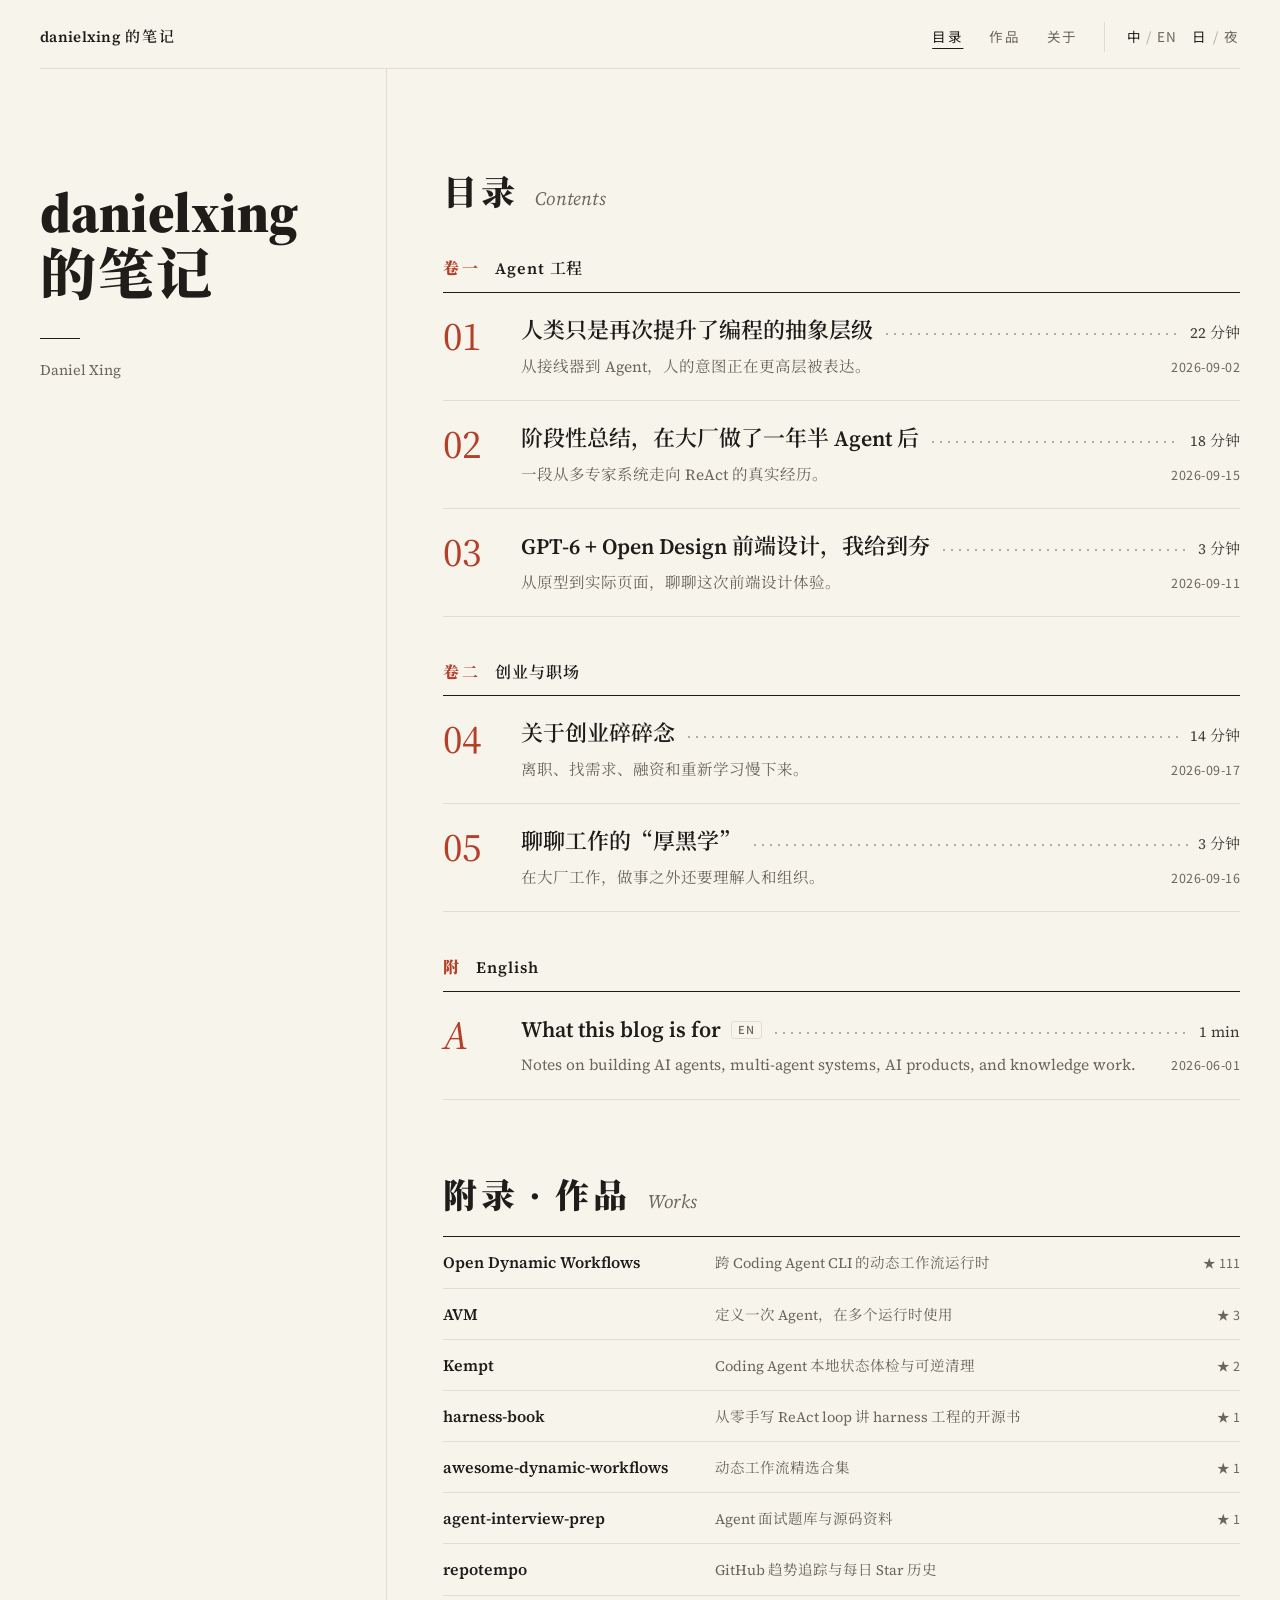
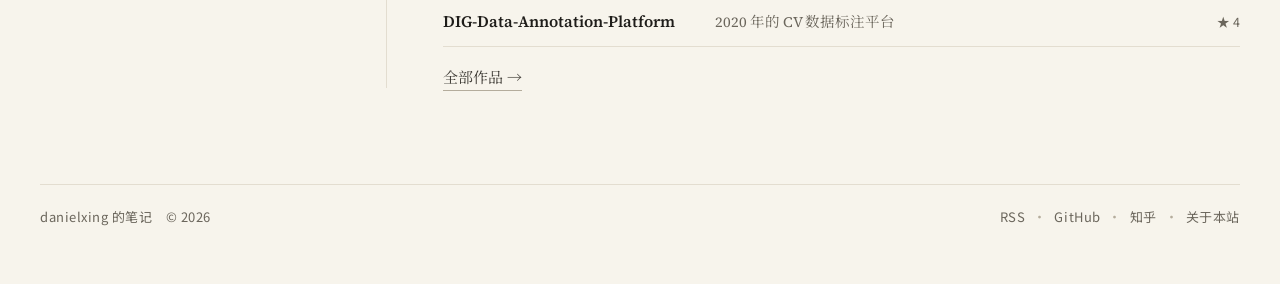
==== commit 821f65fc: "Rename B to "danielxing 的笔记" and drop the KK byline - Site name, wordmark, footer and page titles no" ====
--- a/b-book/index.html
+++ b/b-book/index.html
@@ -4,7 +4,7 @@
 <meta charset="utf-8">
 <meta name="robots" content="noindex, nofollow">
 <meta name="viewport" content="width=device-width, initial-scale=1">
-<title>邢政的工作笔记 · Daniel Xing</title>
+<title>danielxing 的笔记</title>
 <script>
 	// Apply a saved 日/夜 choice before first paint; without one, CSS follows the system.
 	(function () {
@@ -21,7 +21,7 @@
 
 <header class="runhead">
 	<div class="runhead-inner">
-		<a class="mark" href="index.html">邢政的工作笔记</a>
+		<a class="mark" href="index.html"><span lang="en" class="latin">danielxing</span> 的笔记</a>
 		<nav aria-label="主导航">
 			<a href="index.html" aria-current="page">目录</a>
 			<a href="works.html">作品</a>
@@ -36,9 +36,9 @@
 
 <main class="spread">
 	<section class="titlepage" aria-labelledby="book-title">
-		<h1 class="book-title" id="book-title">邢政的<wbr>工作笔记</h1>
+		<h1 class="book-title" id="book-title"><span lang="en" class="latin">danielxing</span> 的笔记</h1>
 		<hr class="title-rule">
-		<p class="byline"><span lang="en" class="latin">Daniel Xing</span><span class="sep">·</span>知乎 KK</p>
+		<p class="byline"><span lang="en" class="latin">Daniel Xing</span></p>
 	</section>
 
 	<div class="gutter" aria-hidden="true"></div>
@@ -137,7 +137,7 @@
 
 <footer class="site-foot">
 	<div class="site-foot-inner">
-		<span>邢政的工作笔记　© 2026</span>
+		<span>danielxing 的笔记　© 2026</span>
 		<nav aria-label="页脚"><a href="https://xz1220.github.io/rss.xml">RSS</a><a href="https://github.com/xz1220">GitHub</a><a href="https://www.zhihu.com/people/xz1220">知乎</a><a href="about.html">关于本站</a></nav>
 	</div>
 </footer>
--- a/b-book/book.css
+++ b/b-book/book.css
@@ -156,6 +156,9 @@
 	color: var(--ink);
 	white-space: nowrap;
 }
+.runhead .mark .latin {
+	letter-spacing: 0.02em;
+}
 .runhead nav {
 	display: flex;
 	align-items: center;
@@ -267,11 +270,15 @@
 }
 .book-title {
 	margin: 0;
-	font: 900 64px/1.14 var(--serif);
+	font: 900 56px/1.14 var(--serif);
 	letter-spacing: 0.04em;
 	word-break: keep-all;
 	overflow-wrap: anywhere;
 	text-wrap: balance;
+}
+.book-title .latin {
+	letter-spacing: 0;
+	overflow-wrap: normal;
 }
 .title-rule {
 	width: 40px;
@@ -1068,7 +1075,7 @@
 		padding-top: 44px;
 	}
 	.book-title {
-		font-size: 46px;
+		font-size: 42px;
 		letter-spacing: 0.03em;
 	}
 	.title-rule {
@@ -1174,3 +1181,19 @@
 		border-top: 1px solid var(--rule);
 	}
 }
+
+/* Narrow phones: the wordmark and the nav no longer fit on one row (375px and
+   below scrolled sideways), so the nav drops to its own row with the toggles
+   pushed to the right. */
+@media (max-width: 420px) {
+	.runhead-inner {
+		flex-wrap: wrap;
+		row-gap: 10px;
+	}
+	.runhead nav {
+		width: 100%;
+	}
+	.toggles {
+		margin-left: auto;
+	}
+}
